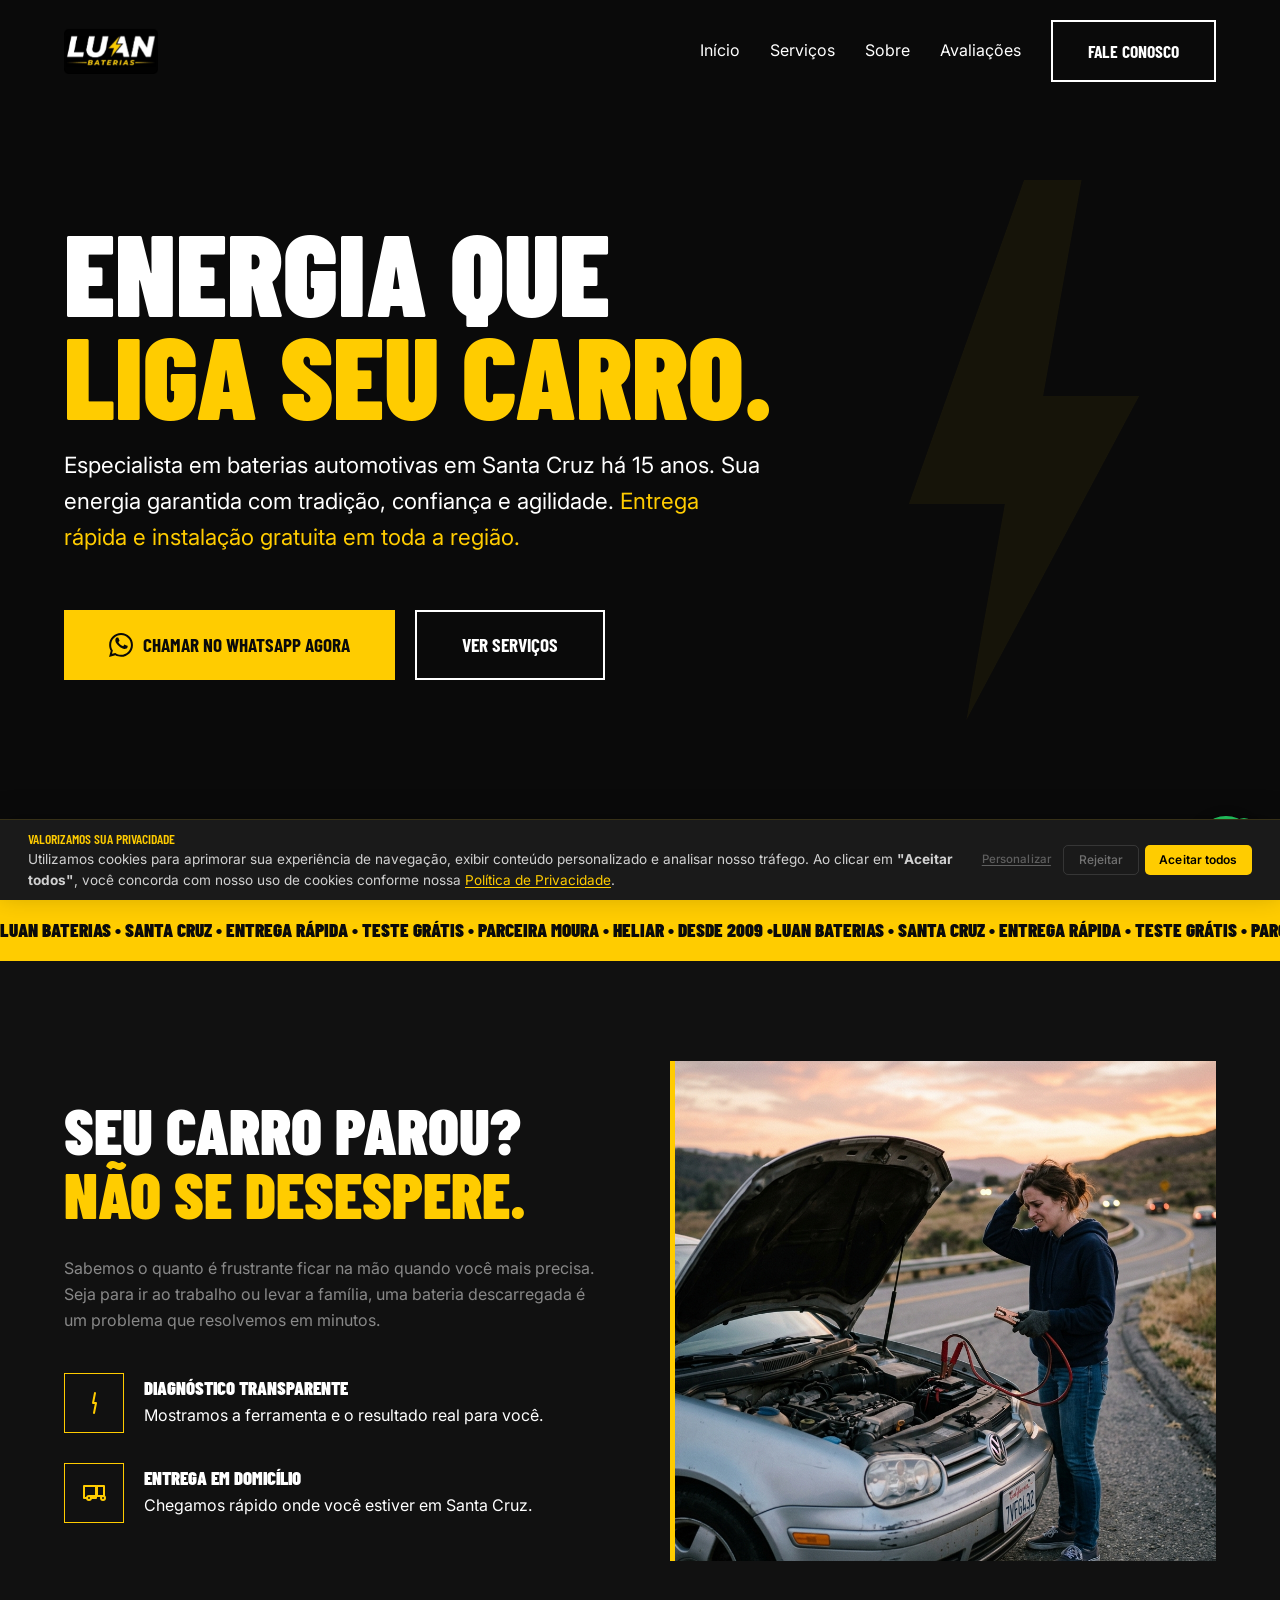
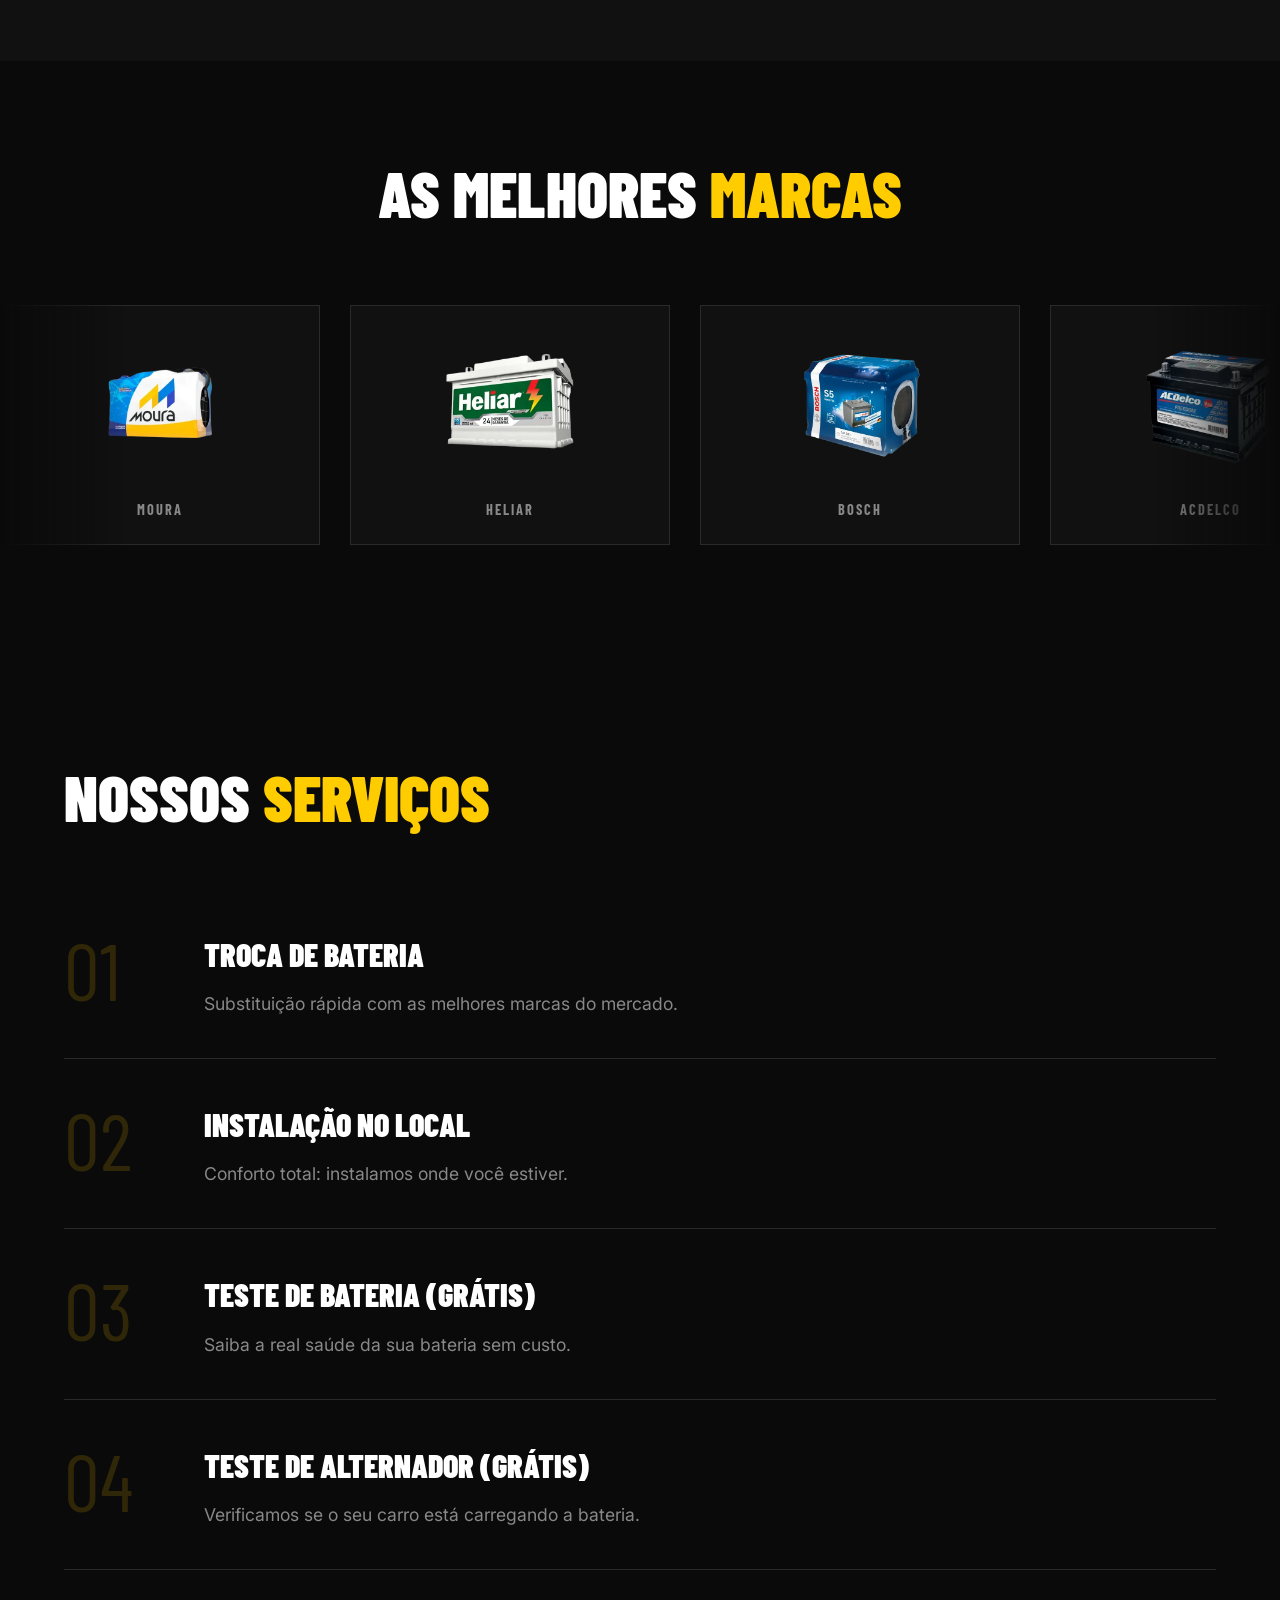
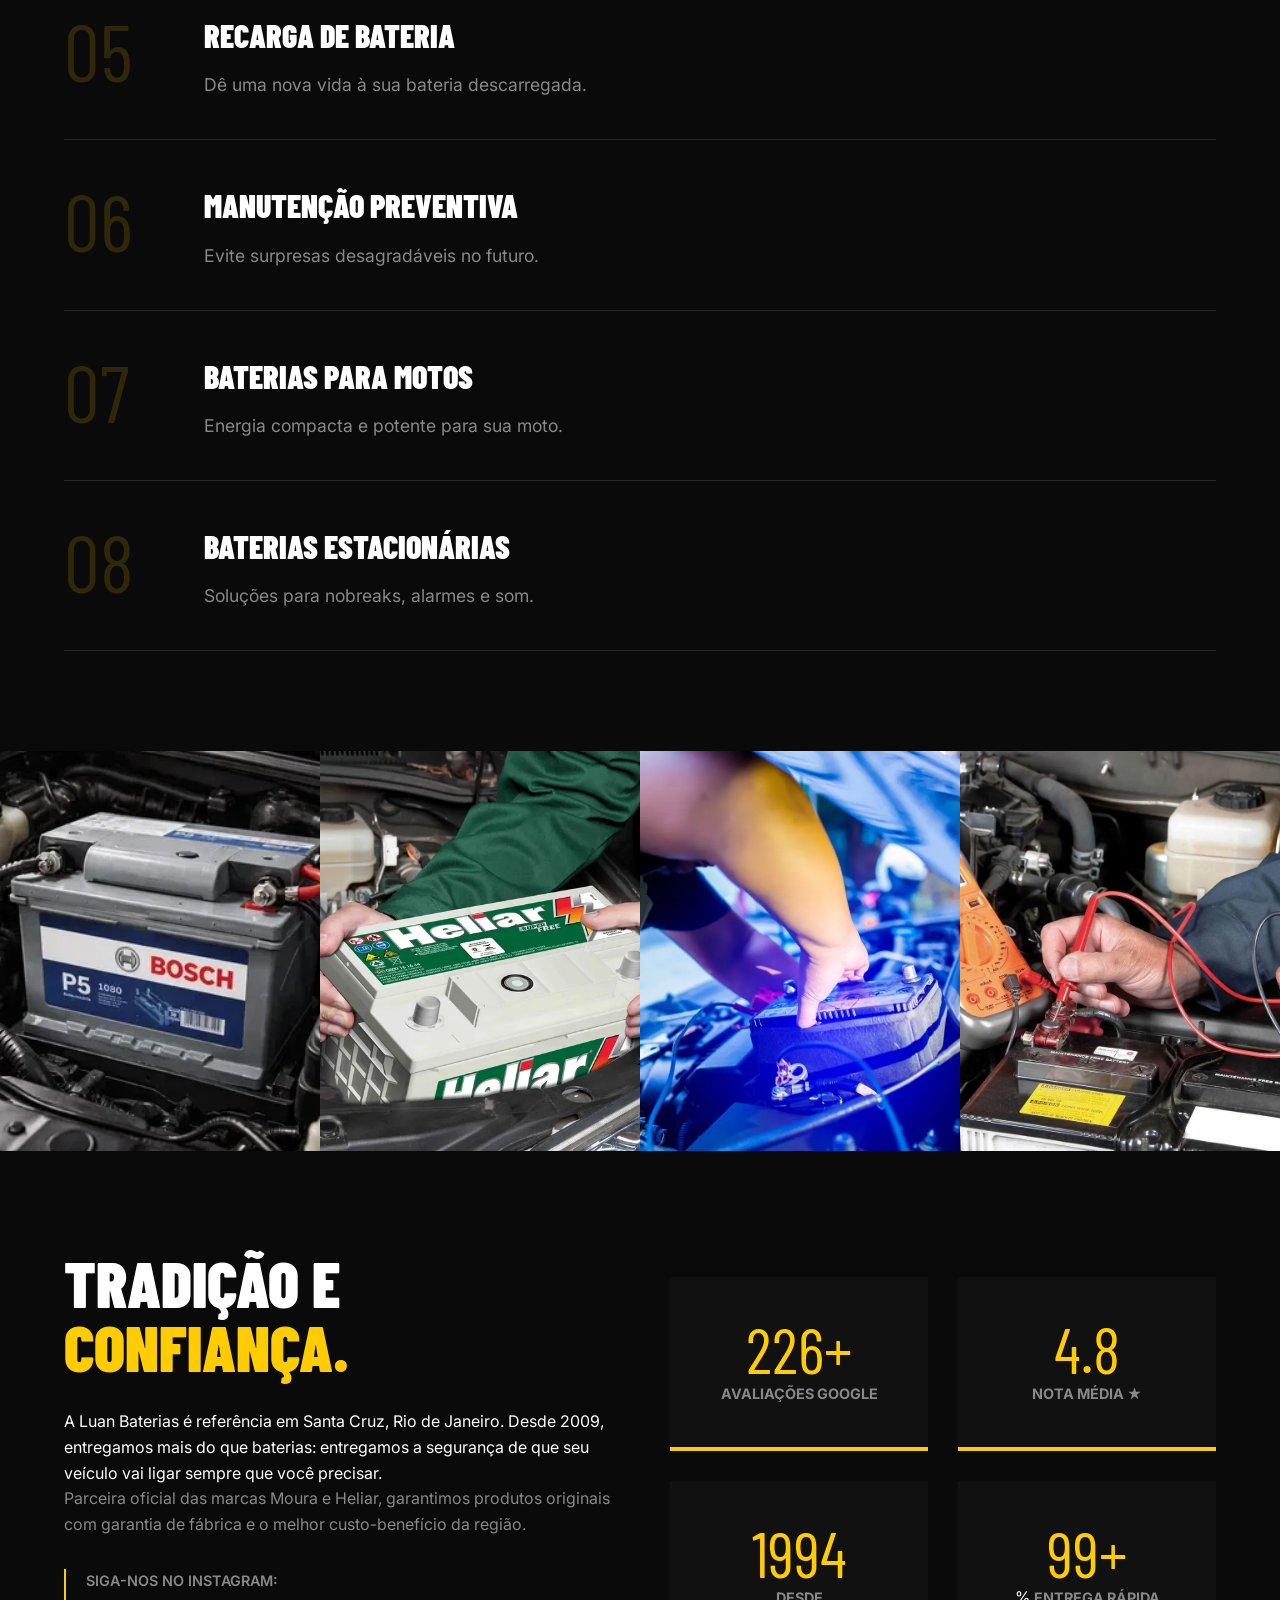
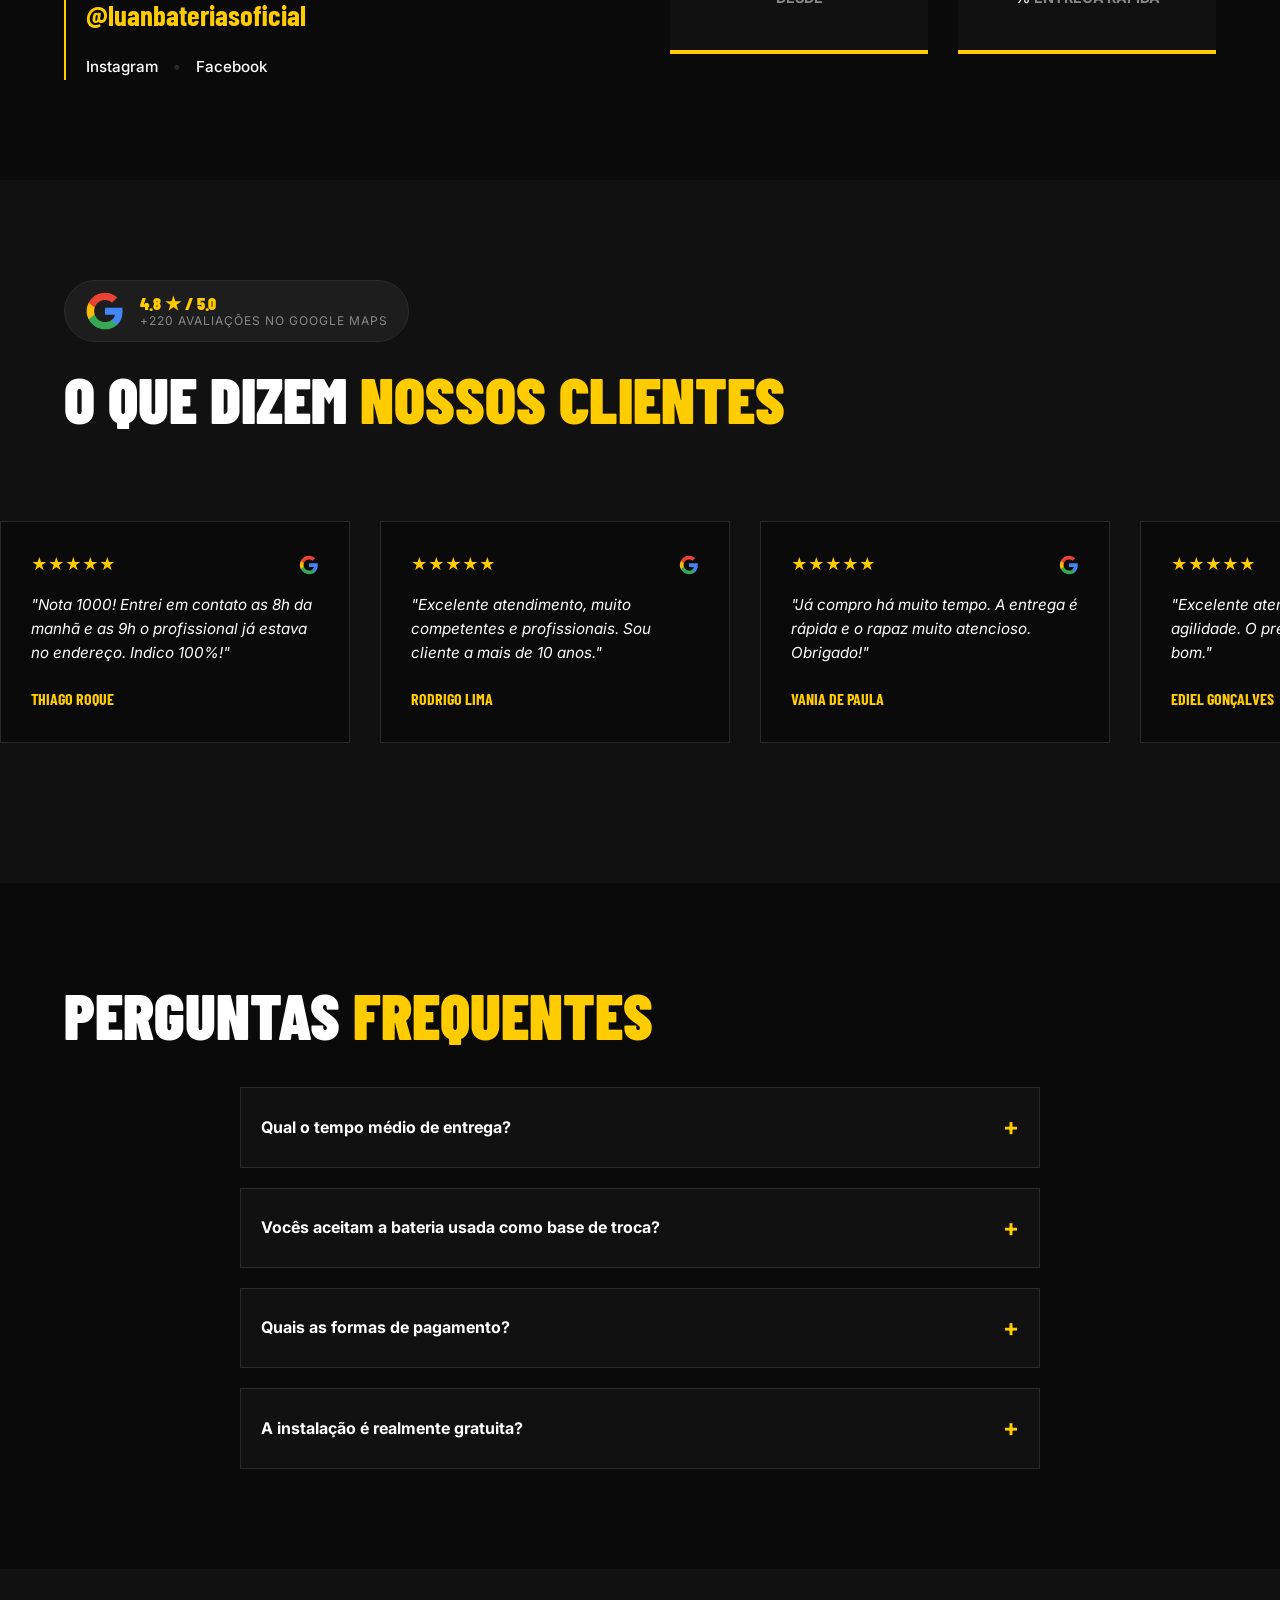
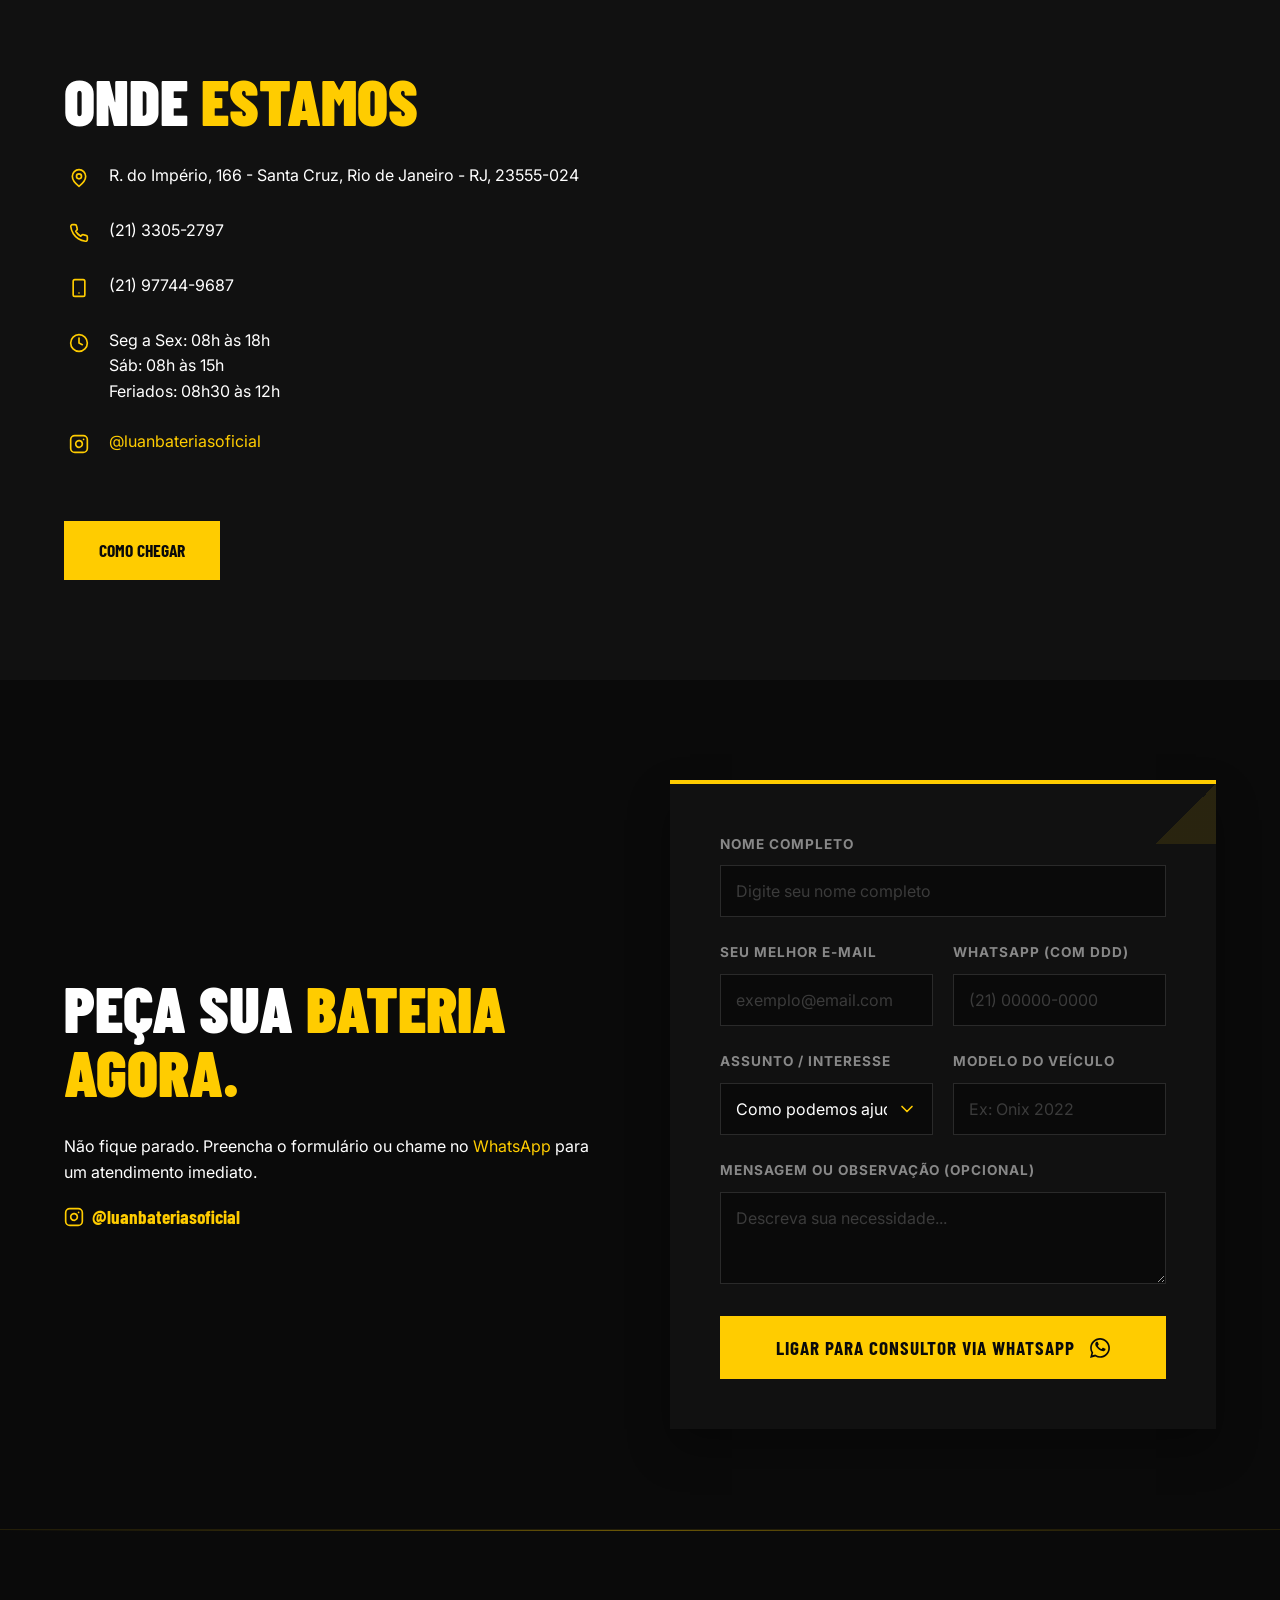
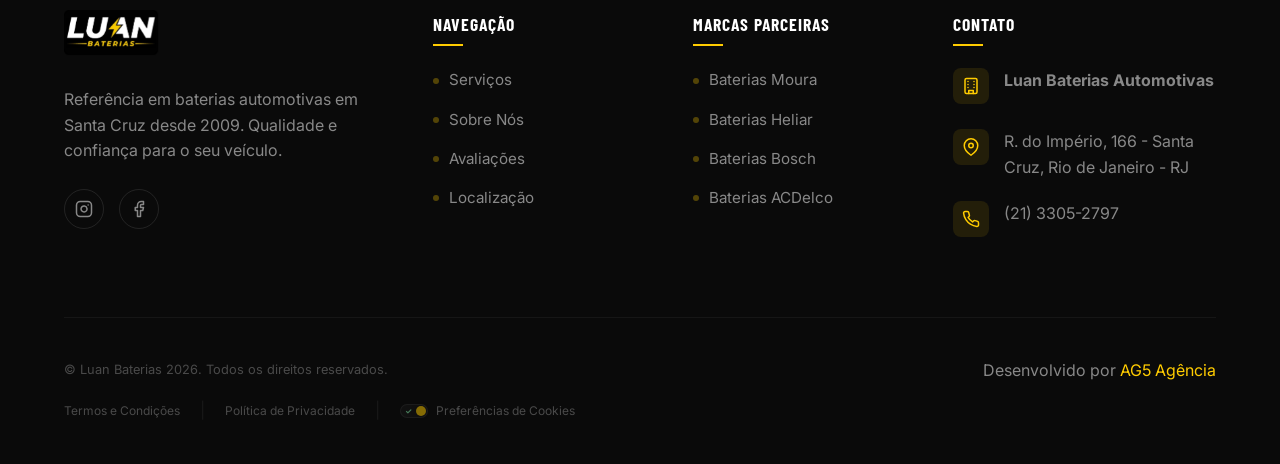
==== index.html @ 58084fb9 "fix: ajustes" ====
<!DOCTYPE html>
<html lang="pt-BR">

<head>
    <meta charset="UTF-8">
    <meta name="viewport" content="width=device-width, initial-scale=1.0">
    
    <!-- SEO & Metadados AG5 -->
    <title>Baterias Automotivas em Santa Cruz, RJ | Luan Baterias</title>
    <meta name="description" content="Especialista em baterias automotivas em Santa Cruz com entrega rápida e instalação gratuita. Moura, Heliar e as melhores marcas para o seu carro em minutos.">
    <link rel="canonical" href="https://www.luanbaterias.ag5agencia.site">
    
    <!-- OG Tags para Compartilhamento -->
    <meta property="og:title" content="Baterias Automotivas em Santa Cruz, RJ | Luan Baterias">
    <meta property="og:description" content="Precisando de bateria? Chegamos em minutos em Santa Cruz com entrega e instalação grátis. Ligue agora!">
    <meta property="og:url" content="https://www.luanbaterias.ag5agencia.site">
    <meta property="og:image" content="https://www.luanbaterias.ag5agencia.site/assests/baterias-luan-baterias-loja-de-baterias-santa-cruz-rj%20(6).webp">
    <meta property="og:image:width" content="1200">
    <meta property="og:image:height" content="630">
    <meta property="og:type" content="website">
    <meta property="og:locale" content="pt_BR">
    <meta property="og:site_name" content="Luan Baterias">

    <!-- Twitter Cards -->
    <meta name="twitter:card" content="summary_large_image">
    <meta name="twitter:title" content="Baterias Automotivas em Santa Cruz, RJ | Luan Baterias">
    <meta name="twitter:description" content="Precisando de bateria? Chegamos em minutos em Santa Cruz com entrega e instalação grátis. Ligue agora!">
    <meta name="twitter:image" content="https://www.luanbaterias.ag5agencia.site/assests/baterias-luan-baterias-loja-de-baterias-santa-cruz-rj%20(6).webp">

    <!-- Local SEO / Geo Tags -->
    <meta name="geo.region" content="BR-RJ">
    <meta name="geo.placename" content="Santa Cruz, Rio de Janeiro">
    <meta name="geo.position" content="-22.91496760;-43.68764940">
    <meta name="ICBM" content="-22.91496760, -43.68764940">

    <!-- Preload de Recursos Críticos -->
    <link rel="preload" href="assests/video-baterias-automotivas-santa-cruz-rj.mp4" as="video">
    <link rel="preconnect" href="https://fonts.googleapis.com">
    <link rel="preconnect" href="https://fonts.gstatic.com" crossorigin>
    <link href="https://fonts.googleapis.com/css2?family=Barlow+Condensed:wght@700;900&family=Inter:wght@400;500&display=swap" rel="stylesheet">
    
    <!-- PageSpeed fix: preload CSS para eliminar render-blocking (FCP/LCP) -->
    <link rel="preload" href="style.css" as="style" onload="this.onload=null;this.rel='stylesheet'">
    <noscript><link rel="stylesheet" href="style.css"></noscript>
    <link rel="preload" href="cookie-banner.css" as="style" onload="this.onload=null;this.rel='stylesheet'">
    <noscript><link rel="stylesheet" href="cookie-banner.css"></noscript>
    <link rel="icon" type="image/x-icon" href="assests/icon-luan-baterias-loja-de-baterias-santa-cruz-rj.webp.ico">

    <!-- Schema.org JSON-LD — @graph unificado AG5 v2.2 -->
    <script type="application/ld+json">
    {
      "@context": "https://schema.org",
      "@graph": [

        {
          "@type": "AutoRepair",
          "@id": "https://www.luanbaterias.ag5agencia.site/#negocio",

          "name": "Luan Baterias Automotivas em Santa Cruz",
          "alternateName": "Luan Baterias | Baterias Automotivas | Troca de Bateria | Entrega em Domicílio | Teste Grátis | Santa Cruz RJ",
          "legalName": "[RAZÃO SOCIAL — não informada no site]",

          "url": "https://www.luanbaterias.ag5agencia.site/",
          "logo": "https://www.luanbaterias.ag5agencia.site/assests/logo-luan-baterias-loja-de-baterias-santa-cruz-rj.webp",
          "image": [
            "https://www.luanbaterias.ag5agencia.site/assests/baterias-luan-baterias-loja-de-baterias-santa-cruz-rj%20(6).webp",
            "https://www.luanbaterias.ag5agencia.site/assests/baterias-luan-baterias-loja-de-baterias-santa-cruz-rj%20(4).webp",
            "https://www.luanbaterias.ag5agencia.site/assests/baterias-luan-baterias-loja-de-baterias-santa-cruz-rj%20(5).webp"
          ],
          "description": "Especialista em baterias automotivas em Santa Cruz com entrega rápida e instalação gratuita. Moura, Heliar e as melhores marcas para o seu carro em minutos.",
          "telephone": "+552133052797",
          "priceRange": "$$",
          "currenciesAccepted": "BRL",
          "paymentAccepted": "Dinheiro, PIX, Cartão de Crédito, Cartão de Débito",
          "foundingDate": "2009",

          "address": {
            "@type": "PostalAddress",
            "streetAddress": "R. do Império, 166",
            "addressLocality": "Santa Cruz",
            "addressRegion": "RJ",
            "postalCode": "23555-024",
            "addressCountry": "BR"
          },

          "geo": {
            "@type": "GeoCoordinates",
            "latitude": -22.91496760,
            "longitude": -43.68764940
          },

          "openingHoursSpecification": [
            {
              "@type": "OpeningHoursSpecification",
              "dayOfWeek": ["Monday","Tuesday","Wednesday","Thursday","Friday"],
              "opens": "08:00",
              "closes": "18:00"
            },
            {
              "@type": "OpeningHoursSpecification",
              "dayOfWeek": ["Saturday"],
              "opens": "08:00",
              "closes": "15:00"
            }
          ],

          "areaServed": [
            {
              "@type": "City",
              "name": "Santa Cruz",
              "containedInPlace": {
                "@type": "State",
                "name": "Rio de Janeiro"
              }
            },
            { "@type": "Place", "name": "Santa Cruz" },
            { "@type": "Place", "name": "Paciência" },
            { "@type": "Place", "name": "Sepetiba" },
            { "@type": "Place", "name": "Guaratiba" },
            { "@type": "Place", "name": "Cosmos" },
            { "@type": "Place", "name": "Campo Grande" }
          ],

          "hasOfferCatalog": {
            "@type": "OfferCatalog",
            "name": "Serviços de Luan Baterias | Baterias Automotivas | Troca de Bateria | Entrega em Domicílio | Santa Cruz RJ",
            "itemListElement": [
              {
                "@type": "Offer",
                "itemOffered": {
                  "@type": "Service",
                  "name": "Troca de Bateria Automotiva",
                  "description": "Substituição rápida com as melhores marcas do mercado. Realizamos a troca técnica garantindo que todos os sistemas eletrônicos do seu veículo permaneçam configurados.",
                  "areaServed": "Santa Cruz – RJ",
                  "provider": { "@id": "https://www.luanbaterias.ag5agencia.site/#negocio" }
                }
              },
              {
                "@type": "Offer",
                "itemOffered": {
                  "@type": "Service",
                  "name": "Instalação de Bateria no Local",
                  "description": "Conforto total: instalamos onde você estiver. Nossa equipe móvel realiza a instalação profissional na sua garagem ou no meio da rua.",
                  "areaServed": "Santa Cruz – RJ",
                  "provider": { "@id": "https://www.luanbaterias.ag5agencia.site/#negocio" }
                }
              },
              {
                "@type": "Offer",
                "itemOffered": {
                  "@type": "Service",
                  "name": "Teste de Bateria Grátis",
                  "description": "Saiba a real saúde da sua bateria sem custo. Utilizamos equipamentos de ponta para medir a capacidade de carga e vida útil da bateria atual.",
                  "areaServed": "Santa Cruz – RJ",
                  "provider": { "@id": "https://www.luanbaterias.ag5agencia.site/#negocio" }
                }
              },
              {
                "@type": "Offer",
                "itemOffered": {
                  "@type": "Service",
                  "name": "Teste de Alternador Grátis",
                  "description": "Verificamos se o seu carro está carregando a bateria. Testamos para você não gastar sem necessidade.",
                  "areaServed": "Santa Cruz – RJ",
                  "provider": { "@id": "https://www.luanbaterias.ag5agencia.site/#negocio" }
                }
              },
              {
                "@type": "Offer",
                "itemOffered": {
                  "@type": "Service",
                  "name": "Recarga de Bateria",
                  "description": "Dê uma nova vida à sua bateria descarregada. Realizamos a recarga lenta para garantir a máxima eficiência.",
                  "areaServed": "Santa Cruz – RJ",
                  "provider": { "@id": "https://www.luanbaterias.ag5agencia.site/#negocio" }
                }
              },
              {
                "@type": "Offer",
                "itemOffered": {
                  "@type": "Service",
                  "name": "Manutenção Preventiva de Bateria",
                  "description": "Limpeza de bornes, verificação de níveis e testes periódicos para aumentar a durabilidade da bateria.",
                  "areaServed": "Santa Cruz – RJ",
                  "provider": { "@id": "https://www.luanbaterias.ag5agencia.site/#negocio" }
                }
              },
              {
                "@type": "Offer",
                "itemOffered": {
                  "@type": "Service",
                  "name": "Baterias para Motos",
                  "description": "Linha completa de baterias seladas e de alta performance para todas as cilindradas.",
                  "areaServed": "Santa Cruz – RJ",
                  "provider": { "@id": "https://www.luanbaterias.ag5agencia.site/#negocio" }
                }
              },
              {
                "@type": "Offer",
                "itemOffered": {
                  "@type": "Service",
                  "name": "Baterias Estacionárias",
                  "description": "Soluções para nobreaks, alarmes e som automotivo. Energia constante para sistemas que não podem parar.",
                  "areaServed": "Santa Cruz – RJ",
                  "provider": { "@id": "https://www.luanbaterias.ag5agencia.site/#negocio" }
                }
              }
            ]
          },

          "aggregateRating": {
            "@type": "AggregateRating",
            "ratingValue": "4.8",
            "reviewCount": "228",
            "bestRating": "5",
            "worstRating": "1"
          },

          "sameAs": [
            "https://maps.app.goo.gl/N2wtclOzfbANNFamp",
            "https://www.instagram.com/luanbateriasoficial",
            "https://www.facebook.com/luanbaterias/"
          ]
        },

        {
          "@type": "WebSite",
          "@id": "https://www.luanbaterias.ag5agencia.site/#website",
          "url": "https://www.luanbaterias.ag5agencia.site/",
          "name": "Luan Baterias | Baterias Automotivas | Troca de Bateria | Entrega em Domicílio | Santa Cruz RJ",
          "publisher": { "@id": "https://www.luanbaterias.ag5agencia.site/#negocio" },
          "inLanguage": "pt-BR"
        },

        {
          "@type": "WebPage",
          "@id": "https://www.luanbaterias.ag5agencia.site/#webpage",
          "url": "https://www.luanbaterias.ag5agencia.site/",
          "name": "Baterias Automotivas em Santa Cruz, RJ | Luan Baterias",
          "description": "Especialista em baterias automotivas em Santa Cruz com entrega rápida e instalação gratuita. Moura, Heliar e as melhores marcas para o seu carro em minutos.",
          "isPartOf": { "@id": "https://www.luanbaterias.ag5agencia.site/#website" },
          "about": { "@id": "https://www.luanbaterias.ag5agencia.site/#negocio" },
          "inLanguage": "pt-BR",
          "datePublished": "2025-01-01",
          "dateModified": "2026-03-31"
        },

        {
          "@type": "FAQPage",
          "@id": "https://www.luanbaterias.ag5agencia.site/#faq",
          "mainEntity": [
            {
              "@type": "Question",
              "name": "Qual o tempo médio de entrega da Luan Baterias em Santa Cruz?",
              "acceptedAnswer": {
                "@type": "Answer",
                "text": "Em Santa Cruz e regiões próximas, a entrega média é de 40 a 60 minutos após a confirmação do pedido via WhatsApp."
              }
            },
            {
              "@type": "Question",
              "name": "A Luan Baterias aceita a bateria usada como base de troca?",
              "acceptedAnswer": {
                "@type": "Answer",
                "text": "Sim! O valor anunciado já considera a entrega da bateria usada (sucata) de mesma amperagem. Caso não possua a sucata, consulte o valor adicional."
              }
            },
            {
              "@type": "Question",
              "name": "Quais as formas de pagamento aceitas pela Luan Baterias?",
              "acceptedAnswer": {
                "@type": "Answer",
                "text": "Aceitamos dinheiro, PIX e cartões de crédito/débito. Parcelamos em até 10x sem juros dependendo da marca e modelo."
              }
            },
            {
              "@type": "Question",
              "name": "A instalação da bateria em domicílio é realmente gratuita?",
              "acceptedAnswer": {
                "@type": "Answer",
                "text": "Sim, para toda a região de Santa Cruz a instalação é por nossa conta na compra de qualquer bateria automotiva."
              }
            }
          ]
        }

      ]
    }
    </script>
</head>

<body>
    <nav id="navbar" class="navbar">
        <div class="container nav-container">
            <a href="#" class="logo">
                <!-- PageSpeed fix: width/height para evitar CLS -->
                <img src="assests/logo-luan-baterias-loja-de-baterias-santa-cruz-rj.webp" alt="Luan Baterias"
                    class="logo-img" width="180" height="45">
            </a>
            <ul class="nav-links">
                <li><a href="#hero">Início</a></li>
                <li><a href="#servicos">Serviços</a></li>
                <li><a href="#sobre">Sobre</a></li>
                <li><a href="#depoimentos">Avaliações</a></li>
                <li><a href="#contato" class="btn btn-outline">Fale Conosco</a></li>
            </ul>
            <button class="mobile-menu-btn" aria-label="Abri Menu Lateral">
                <span></span>
                <span></span>
                <span></span>
            </button>
        </div>

    </nav>

    <header id="hero" class="hero">
        <div class="hero-bg">
            <video autoplay muted loop playsinline class="hero-video">
                <source src="assests/video-baterias-automotivas-santa-cruz-rj.mp4" type="video/mp4">
                Seu navegador não suporta vídeos.
            </video>
            <div class="hero-overlay"></div>
        </div>

        <button id="sound-toggle" class="sound-toggle" aria-label="Ativar som">
            <svg id="sound-icon" width="20" height="20" viewBox="0 0 24 24" fill="none" stroke="currentColor"
                stroke-width="2" stroke-linecap="round" stroke-linejoin="round">
                <path d="M11 5L6 9H2v6h4l5 4V5z"></path>
                <line x1="23" y1="9" x2="17" y2="15"></line>
                <line x1="17" y1="9" x2="23" y2="15"></line>
            </svg>
        </button>

        <div class="container hero-content">
            <h1 class="hero-title animate-on-load">ENERGIA QUE <br><span class="text-accent">LIGA SEU CARRO.</span></h1>
            <h2 class="hero-subtitle animate-on-load">Especialista em baterias automotivas em Santa Cruz há 15 anos. Sua energia garantida com tradição, confiança e agilidade. <span class="text-accent">Entrega rápida e instalação gratuita em toda a região.</span></h2>
            <div class="hero-ctas animate-on-load">
                <a href="https://wa.me/5521977449687" target="_blank" rel="noopener noreferrer" class="btn btn-primary">
                    <svg width="24" height="24" viewBox="0 0 24 24" fill="currentColor">
                        <path
                            d="M.057 24l1.687-6.163c-1.041-1.804-1.588-3.849-1.587-5.946.003-6.556 5.338-11.891 11.893-11.891 3.181.001 6.167 1.24 8.413 3.488 2.245 2.248 3.481 5.236 3.48 8.414-.003 6.557-5.338 11.892-11.893 11.892-1.99-.001-3.951-.5-5.688-1.448l-6.305 1.654zm6.597-3.807c1.676.995 3.276 1.591 5.392 1.592 5.448 0 9.886-4.434 9.889-9.885.002-5.462-4.415-9.89-9.881-9.892-5.452 0-9.887 4.434-9.889 9.884 0 2.225.569 3.946 1.694 5.492l-.936 3.422 3.531-.925zm11.367-7.563c-.303-.151-1.793-.884-2.071-.985-.278-.102-.48-.151-.681.151-.202.303-.783.985-.959 1.186-.177.202-.354.227-.657.076-.303-.151-1.28-.472-2.439-1.506-.902-.804-1.51-1.797-1.687-2.1-.177-.303-.019-.467.132-.617.136-.135.303-.354.455-.53.151-.177.202-.303.303-.505.102-.202.051-.379-.025-.53-.076-.151-.681-1.642-.933-2.248-.246-.591-.498-.511-.681-.521-.175-.01-.377-.012-.578-.012-.202 0-.53.076-.807.379-.278.303-1.061 1.036-1.061 2.527 0 1.491 1.086 2.93 1.238 3.132.151.202 2.136 3.262 5.176 4.57.723.311 1.288.497 1.727.636.726.231 1.386.199 1.908.121.582-.087 1.793-.733 2.046-1.441.252-.708.252-1.314.177-1.441-.075-.127-.278-.202-.581-.353z" />
                    </svg>
                    CHAMAR NO WHATSAPP AGORA
                </a>
                <a href="#servicos" class="btn btn-outline">Ver Serviços</a>
            </div>
        </div>

        <div class="hero-bolt-decor">
            <svg viewBox="0 0 100 100" preserveAspectRatio="none">
                <path d="M50 0 L20 60 L45 60 L35 100 L80 40 L55 40 L65 0 Z" fill="rgba(255, 204, 0, 0.05)" />
            </svg>
        </div>
    </header>

    <section class="ticker-bar">
        <div class="ticker-track">
            <span>LUAN BATERIAS • SANTA CRUZ • ENTREGA RÁPIDA • TESTE GRÁTIS • PARCEIRA MOURA • HELIAR • DESDE 2009 •
            </span>
            <span>LUAN BATERIAS • SANTA CRUZ • ENTREGA RÁPIDA • TESTE GRÁTIS • PARCEIRA MOURA • HELIAR • DESDE 2009 •
            </span>
            <span>LUAN BATERIAS • SANTA CRUZ • ENTREGA RÁPIDA • TESTE GRÁTIS • PARCEIRA MOURA • HELIAR • DESDE 2009 •
            </span>
            <span>LUAN BATERIAS • SANTA CRUZ • ENTREGA RÁPIDA • TESTE GRÁTIS • PARCEIRA MOURA • HELIAR • DESDE 2009 •
            </span>
            <span>LUAN BATERIAS • SANTA CRUZ • ENTREGA RÁPIDA • TESTE GRÁTIS • PARCEIRA MOURA • HELIAR • DESDE 2009 •
            </span>
            <span>LUAN BATERIAS • SANTA CRUZ • ENTREGA RÁPIDA • TESTE GRÁTIS • PARCEIRA MOURA • HELIAR • DESDE 2009 •
            </span>
        </div>
    </section>

    <section id="impacto" class="section bg-secondary">
        <div class="container split-layout">
            <div class="impact-text reveal">
                <h2 class="section-title">SEU CARRO PAROU? <br><span class="text-accent">NÃO SE DESESPERE.</span></h2>
                <p class="text-muted">Sabemos o quanto é frustrante ficar na mão quando você mais precisa. Seja para ir
                    ao trabalho ou levar a família, uma bateria descarregada é um problema que resolvemos em minutos.
                </p>
                <div class="impact-solution">
                    <div class="solution-item">
                        <span class="solution-icon">
                            <svg width="24" height="24" viewBox="0 0 24 24" fill="none" stroke="currentColor"
                                stroke-width="2" stroke-linecap="round" stroke-linejoin="round">
                                <path d="m13 2-2 10h3l-2 10" />
                            </svg>
                        </span>
                        <div>
                            <h3>Diagnóstico Transparente</h3>
                            <p>Mostramos a ferramenta e o resultado real para você.</p>
                        </div>
                    </div>
                    <div class="solution-item">
                        <span class="solution-icon">
                            <svg width="24" height="24" viewBox="0 0 24 24" fill="none" stroke="currentColor"
                                stroke-width="2" stroke-linecap="round" stroke-linejoin="round">
                                <path
                                    d="M10 17h4V5H2v12h3m0 0a2 2 0 1 0 4 0 2 2 0 1 0-4 0m14 0a2 2 0 1 0 4 0 2 2 0 1 0-4 0m-4-2H8m14-7V5H15v10h7V8Z" />
                            </svg>
                        </span>
                        <div>
                            <h3>Entrega em Domicílio</h3>
                            <p>Chegamos rápido onde você estiver em Santa Cruz.</p>
                        </div>
                    </div>
                </div>
            </div>
            <div class="impact-image reveal">
                <img src="assests/carro_parado_problema_bateria.png"
                    alt="Carro parado com problemas de bateria na estrada" width="600" height="450" loading="lazy" referrerPolicy="no-referrer">
            </div>
        </div>
    </section>

    <section id="marcas-carousel" class="section bg-primary overflow-hidden">
        <h2 class="section-title reveal" style="text-align: center; margin-bottom: 60px;">AS MELHORES <span
                class="text-accent">MARCAS</span></h2>
        <div class="carousel-track-wrapper reveal">
            <div class="carousel-track">
                <div class="battery-card">
                    <img src="assests/Bateria-Moura-luan-baterias-loja-de-baterias-santa-cruz-rj.webp.webp"
                        alt="Bateria Moura" width="150" height="80" loading="lazy">
                    <span class="battery-name">Moura</span>
                </div>
                <div class="battery-card">
                    <img src="assests/Bateria-Heliar-luan-baterias-loja-de-baterias-santa-cruz-rj.webp.webp"
                        alt="Bateria Heliar" width="150" height="80" loading="lazy">
                    <span class="battery-name">Heliar</span>
                </div>
                <div class="battery-card">
                    <img src="assests/Bateria-Bosch-luan-baterias-loja-de-baterias-santa-cruz-rj.webp.webp"
                        alt="Bateria Bosch" width="150" height="80" loading="lazy">
                    <span class="battery-name">Bosch</span>
                </div>
                <div class="battery-card">
                    <img src="assests/Bateria-ACDelco-luan-baterias-loja-de-baterias-santa-cruz-rj.webp"
                        alt="Bateria ACDelco" width="150" height="80" loading="lazy">
                    <span class="battery-name">ACDelco</span>
                </div>
                <!-- Duplicados para loop infinito -->
                <div class="battery-card">
                    <img src="assests/Bateria-Moura-luan-baterias-loja-de-baterias-santa-cruz-rj.webp.webp"
                        alt="Bateria Moura" width="150" height="80" loading="lazy">
                    <span class="battery-name">Moura</span>
                </div>
                <div class="battery-card">
                    <img src="assests/Bateria-Heliar-luan-baterias-loja-de-baterias-santa-cruz-rj.webp.webp"
                        alt="Bateria Heliar" width="150" height="80" loading="lazy">
                    <span class="battery-name">Heliar</span>
                </div>
                <div class="battery-card">
                    <img src="assests/Bateria-Bosch-luan-baterias-loja-de-baterias-santa-cruz-rj.webp.webp"
                        alt="Bateria Bosch" width="150" height="80" loading="lazy">
                    <span class="battery-name">Bosch</span>
                </div>
                <div class="battery-card">
                    <img src="assests/Bateria-ACDelco-luan-baterias-loja-de-baterias-santa-cruz-rj.webp"
                        alt="Bateria ACDelco" width="150" height="80" loading="lazy">
                    <span class="battery-name">ACDelco</span>
                </div>
            </div>
        </div>
    </section>

    <section id="servicos" class="section">
        <div class="container">
            <h2 class="section-title reveal">NOSSOS <span class="text-accent">SERVIÇOS</span></h2>
            <div class="services-list">
                <div class="service-item reveal" data-delay="0">
                    <span class="service-num">01</span>
                    <div class="service-content">
                        <h3>Troca de Bateria</h3>
                        <p class="service-desc">Substituição rápida com as melhores marcas do mercado.</p>
                        <div class="service-details">Realizamos a troca técnica garantindo que todos os sistemas
                            eletrônicos do seu veículo permaneçam configurados.</div>
                    </div>
                </div>
                <div class="service-item reveal" data-delay="120">
                    <span class="service-num">02</span>
                    <div class="service-content">
                        <h3>Instalação no Local</h3>
                        <p class="service-desc">Conforto total: instalamos onde você estiver.</p>
                        <div class="service-details">Nossa equipe móvel está pronta para realizar a instalação
                            profissional na sua garagem ou no meio da rua.</div>
                    </div>
                </div>
                <div class="service-item reveal" data-delay="240">
                    <span class="service-num">03</span>
                    <div class="service-content">
                        <h3>Teste de Bateria (GRÁTIS)</h3>
                        <p class="service-desc">Saiba a real saúde da sua bateria sem custo.</p>
                        <div class="service-details">Utilizamos equipamentos de ponta para medir a capacidade de carga e
                            vida útil da sua bateria atual.</div>
                    </div>
                </div>
                <div class="service-item reveal" data-delay="360">
                    <span class="service-num">04</span>
                    <div class="service-content">
                        <h3>Teste de Alternador (GRÁTIS)</h3>
                        <p class="service-desc">Verificamos se o seu carro está carregando a bateria.</p>
                        <div class="service-details">Muitas vezes o problema não é a bateria, mas o alternador. Testamos
                            para você não gastar sem necessidade.</div>
                    </div>
                </div>
                <div class="service-item reveal" data-delay="480">
                    <span class="service-num">05</span>
                    <div class="service-content">
                        <h3>Recarga de Bateria</h3>
                        <p class="service-desc">Dê uma nova vida à sua bateria descarregada.</p>
                        <div class="service-details">Se a sua bateria ainda tiver vida útil, realizamos a recarga lenta
                            para garantir a máxima eficiência.</div>
                    </div>
                </div>
                <div class="service-item reveal" data-delay="600">
                    <span class="service-num">06</span>
                    <div class="service-content">
                        <h3>Manutenção Preventiva</h3>
                        <p class="service-desc">Evite surpresas desagradáveis no futuro.</p>
                        <div class="service-details">Limpeza de bornes, verificação de níveis e testes periódicos para
                            aumentar a durabilidade.</div>
                    </div>
                </div>
                <div class="service-item reveal" data-delay="720">
                    <span class="service-num">07</span>
                    <div class="service-content">
                        <h3>Baterias para Motos</h3>
                        <p class="service-desc">Energia compacta e potente para sua moto.</p>
                        <div class="service-details">Linha completa de baterias seladas e de alta performance para todas
                            as cilindradas.</div>
                    </div>
                </div>
                <div class="service-item reveal" data-delay="840">
                    <span class="service-num">08</span>
                    <div class="service-content">
                        <h3>Baterias Estacionárias</h3>
                        <p class="service-desc">Soluções para nobreaks, alarmes e som.</p>
                        <div class="service-details">Energia constante para sistemas que não podem parar. Ideal para som
                            automotivo e segurança.</div>
                    </div>
                </div>
            </div>
        </div>
    </section>

    <section class="section-encantamento bg-secondary">
        <div class="grid-gallery">
            <div class="gallery-item reveal"><img
                    src="assests/baterias-luan-baterias-loja-de-baterias-santa-cruz-rj%20(2).webp"
                    alt="Estoque de baterias automotivas - Luan Baterias Santa Cruz, RJ" width="400" height="400" loading="lazy"></div>
            <div class="gallery-item reveal"><img
                    src="assests/baterias-luan-baterias-loja-de-baterias-santa-cruz-rj%20(4).webp"
                    alt="Equipe Luan Baterias realizando troca de bateria em Santa Cruz, RJ" width="400" height="400" loading="lazy"></div>
            <div class="gallery-item reveal"><img
                    src="assests/baterias-luan-baterias-loja-de-baterias-santa-cruz-rj%20(5).webp"
                    alt="Instalação de bateria automotiva em domicílio pela Luan Baterias" width="400" height="400" loading="lazy"></div>
            <div class="gallery-item reveal"><img
                    src="assests/baterias-luan-baterias-loja-de-baterias-santa-cruz-rj%20(6).webp"
                    alt="Loja Luan Baterias em Santa Cruz, Rio de Janeiro" width="400" height="400" loading="lazy"></div>
        </div>
    </section>

    <section id="sobre" class="section">
        <div class="container">
            <div class="split-layout">
                <div class="about-content reveal">
                    <h2 class="section-title">TRADIÇÃO E <span class="text-accent">CONFIANÇA.</span></h2>
                    <p>A Luan Baterias é referência em Santa Cruz, Rio de Janeiro. Desde 2009, entregamos mais do que
                        baterias: entregamos a segurança de que seu veículo vai ligar sempre que você precisar.</p>
                    <p class="text-muted">Parceira oficial das marcas Moura e Heliar, garantimos produtos originais com
                        garantia de fábrica e o melhor custo-benefício da região.</p>

                    <div class="social-mention mt-2">
                        <span class="mention-label">Siga-nos no Instagram:</span>
                        <a href="https://www.instagram.com/luanbateriasoficial" target="_blank" rel="noopener noreferrer"
                            class="mention-handle">@luanbateriasoficial</a>
                        <div class="social-links-minimal mt-1">
                            <a href="https://www.instagram.com/luanbateriasoficial" target="_blank" rel="noopener noreferrer"
                                class="social-link-text">Instagram</a>
                            <span class="separator">•</span>
                            <a href="https://www.facebook.com/luanbaterias/" target="_blank" rel="noopener noreferrer"
                                class="social-link-text">Facebook</a>
                        </div>
                    </div>
                </div>
                <div class="counters-grid">
                    <div class="counter-item reveal">
                        <span class="counter-value" data-target="228">0</span>
                        <span class="counter-label">Avaliações Google</span>
                    </div>
                    <div class="counter-item reveal">
                        <span class="counter-value" data-target="4.8">0</span>
                        <span class="counter-label">Nota Média ★</span>
                    </div>
                    <div class="counter-item reveal">
                        <span class="counter-value" data-target="2009">0</span>
                        <span class="counter-label">Desde</span>
                    </div>
                    <div class="counter-item reveal">
                        <span class="counter-value" data-target="100">0</span>%
                        <span class="counter-label">Entrega Rápida</span>
                    </div>
                </div>
            </div>
        </div>
    </section>

    <section id="depoimentos" class="section bg-secondary overflow-hidden">
        <div class="container">
            <div class="testimonial-header reveal">
                <div class="google-badge">
                    <svg class="google-logo" width="40" height="40" viewBox="0 0 24 24">
                        <path fill="#4285F4"
                            d="M22.56 12.25c0-.78-.07-1.53-.2-2.25H12v4.26h5.92c-.26 1.37-1.04 2.53-2.21 3.31v2.77h3.57c2.08-1.92 3.28-4.74 3.28-8.09z" />
                        <path fill="#34A853"
                            d="M12 23c2.97 0 5.46-.98 7.28-2.66l-3.57-2.77c-.98.66-2.23 1.06-3.71 1.06-2.86 0-5.29-1.93-6.16-4.53H2.18v2.84C3.99 20.53 7.7 23 12 23z" />
                        <path fill="#FBBC05"
                            d="M5.84 14.1c-.22-.66-.35-1.36-.35-2.1s.13-1.44.35-2.1V7.06H2.18C1.43 8.55 1 10.22 1 12s.43 3.45 1.18 4.94l3.66-2.84z" />
                        <path fill="#EA4335"
                            d="M12 5.38c1.62 0 3.06.56 4.21 1.66l3.15-3.15C17.45 2.09 14.97 1 12 1 7.7 1 3.99 3.47 2.18 7.06l3.66 2.84c.87-2.6 3.3-4.52 6.16-4.52z" />
                    </svg>
                    <div class="google-info">
                        <span class="rating">4.8 ★ / 5.0</span>
                        <span class="reviews-count">+220 avaliações no Google Maps</span>
                    </div>
                </div>
                <h2 class="section-title">O QUE DIZEM <span class="text-accent">NOSSOS CLIENTES</span></h2>
            </div>
        </div>
        <div class="marquee-testimonials">
            <div class="marquee-track">
                <!-- Cards duplos para loop infinito -->
                <div class="testimonial-card">
                    <div class="card-header">
                        <div class="stars">★★★★★</div>
                        <svg width="20" height="20" viewBox="0 0 24 24">
                            <path fill="#4285F4"
                                d="M22.56 12.25c0-.78-.07-1.53-.2-2.25H12v4.26h5.92c-.26 1.37-1.04 2.53-2.21 3.31v2.77h3.57c2.08-1.92 3.28-4.74 3.28-8.09z" />
                            <path fill="#34A853"
                                d="M12 23c2.97 0 5.46-.98 7.28-2.66l-3.57-2.77c-.98.66-2.23 1.06-3.71 1.06-2.86 0-5.29-1.93-6.16-4.53H2.18v2.84C3.99 20.53 7.7 23 12 23z" />
                            <path fill="#FBBC05"
                                d="M5.84 14.1c-.22-.66-.35-1.36-.35-2.1s.13-1.44.35-2.1V7.06H2.18C1.43 8.55 1 10.22 1 12s.43 3.45 1.18 4.94l3.66-2.84z" />
                            <path fill="#EA4335"
                                d="M12 5.38c1.62 0 3.06.56 4.21 1.66l3.15-3.15C17.45 2.09 14.97 1 12 1 7.7 1 3.99 3.47 2.18 7.06l3.66 2.84c.87-2.6 3.3-4.52 6.16-4.52z" />
                        </svg>
                    </div>
                    <p>"Nota 1000! Entrei em contato as 8h da manhã e as 9h o profissional já estava no endereço. Indico
                        100%!"</p>
                    <span class="author">Thiago Roque</span>
                </div>
                <div class="testimonial-card">
                    <div class="card-header">
                        <div class="stars">★★★★★</div>
                        <svg width="20" height="20" viewBox="0 0 24 24">
                            <path fill="#4285F4"
                                d="M22.56 12.25c0-.78-.07-1.53-.2-2.25H12v4.26h5.92c-.26 1.37-1.04 2.53-2.21 3.31v2.77h3.57c2.08-1.92 3.28-4.74 3.28-8.09z" />
                            <path fill="#34A853"
                                d="M12 23c2.97 0 5.46-.98 7.28-2.66l-3.57-2.77c-.98.66-2.23 1.06-3.71 1.06-2.86 0-5.29-1.93-6.16-4.53H2.18v2.84C3.99 20.53 7.7 23 12 23z" />
                            <path fill="#FBBC05"
                                d="M5.84 14.1c-.22-.66-.35-1.36-.35-2.1s.13-1.44.35-2.1V7.06H2.18C1.43 8.55 1 10.22 1 12s.43 3.45 1.18 4.94l3.66-2.84z" />
                            <path fill="#EA4335"
                                d="M12 5.38c1.62 0 3.06.56 4.21 1.66l3.15-3.15C17.45 2.09 14.97 1 12 1 7.7 1 3.99 3.47 2.18 7.06l3.66 2.84c.87-2.6 3.3-4.52 6.16-4.52z" />
                        </svg>
                    </div>
                    <p>"Excelente atendimento, muito competentes e profissionais. Sou cliente a mais de 10 anos."</p>
                    <span class="author">Rodrigo Lima</span>
                </div>
                <div class="testimonial-card">
                    <div class="card-header">
                        <div class="stars">★★★★★</div>
                        <svg width="20" height="20" viewBox="0 0 24 24">
                            <path fill="#4285F4"
                                d="M22.56 12.25c0-.78-.07-1.53-.2-2.25H12v4.26h5.92c-.26 1.37-1.04 2.53-2.21 3.31v2.77h3.57c2.08-1.92 3.28-4.74 3.28-8.09z" />
                            <path fill="#34A853"
                                d="M12 23c2.97 0 5.46-.98 7.28-2.66l-3.57-2.77c-.98.66-2.23 1.06-3.71 1.06-2.86 0-5.29-1.93-6.16-4.53H2.18v2.84C3.99 20.53 7.7 23 12 23z" />
                            <path fill="#FBBC05"
                                d="M5.84 14.1c-.22-.66-.35-1.36-.35-2.1s.13-1.44.35-2.1V7.06H2.18C1.43 8.55 1 10.22 1 12s.43 3.45 1.18 4.94l3.66-2.84z" />
                            <path fill="#EA4335"
                                d="M12 5.38c1.62 0 3.06.56 4.21 1.66l3.15-3.15C17.45 2.09 14.97 1 12 1 7.7 1 3.99 3.47 2.18 7.06l3.66 2.84c.87-2.6 3.3-4.52 6.16-4.52z" />
                        </svg>
                    </div>
                    <p>"Já compro há muito tempo. A entrega é rápida e o rapaz muito atencioso. Obrigado!"</p>
                    <span class="author">Vania de Paula</span>
                </div>
                <div class="testimonial-card">
                    <div class="card-header">
                        <div class="stars">★★★★★</div>
                        <svg width="20" height="20" viewBox="0 0 24 24">
                            <path fill="#4285F4"
                                d="M22.56 12.25c0-.78-.07-1.53-.2-2.25H12v4.26h5.92c-.26 1.37-1.04 2.53-2.21 3.31v2.77h3.57c2.08-1.92 3.28-4.74 3.28-8.09z" />
                            <path fill="#34A853"
                                d="M12 23c2.97 0 5.46-.98 7.28-2.66l-3.57-2.77c-.98.66-2.23 1.06-3.71 1.06-2.86 0-5.29-1.93-6.16-4.53H2.18v2.84C3.99 20.53 7.7 23 12 23z" />
                            <path fill="#FBBC05"
                                d="M5.84 14.1c-.22-.66-.35-1.36-.35-2.1s.13-1.44.35-2.1V7.06H2.18C1.43 8.55 1 10.22 1 12s.43 3.45 1.18 4.94l3.66-2.84z" />
                            <path fill="#EA4335"
                                d="M12 5.38c1.62 0 3.06.56 4.21 1.66l3.15-3.15C17.45 2.09 14.97 1 12 1 7.7 1 3.99 3.47 2.18 7.06l3.66 2.84c.87-2.6 3.3-4.52 6.16-4.52z" />
                        </svg>
                    </div>
                    <p>"Excelente atendimento, educação e agilidade. O preço também é muito bom."</p>
                    <span class="author">Ediel Gonçalves</span>
                </div>
                <div class="testimonial-card">
                    <div class="card-header">
                        <div class="stars">★★★★★</div>
                        <svg width="20" height="20" viewBox="0 0 24 24">
                            <path fill="#4285F4"
                                d="M22.56 12.25c0-.78-.07-1.53-.2-2.25H12v4.26h5.92c-.26 1.37-1.04 2.53-2.21 3.31v2.77h3.57c2.08-1.92 3.28-4.74 3.28-8.09z" />
                            <path fill="#34A853"
                                d="M12 23c2.97 0 5.46-.98 7.28-2.66l-3.57-2.77c-.98.66-2.23 1.06-3.71 1.06-2.86 0-5.29-1.93-6.16-4.53H2.18v2.84C3.99 20.53 7.7 23 12 23z" />
                            <path fill="#FBBC05"
                                d="M5.84 14.1c-.22-.66-.35-1.36-.35-2.1s.13-1.44.35-2.1V7.06H2.18C1.43 8.55 1 10.22 1 12s.43 3.45 1.18 4.94l3.66-2.84z" />
                            <path fill="#EA4335"
                                d="M12 5.38c1.62 0 3.06.56 4.21 1.66l3.15-3.15C17.45 2.09 14.97 1 12 1 7.7 1 3.99 3.47 2.18 7.06l3.66 2.84c.87-2.6 3.3-4.52 6.16-4.52z" />
                        </svg>
                    </div>
                    <p>"Muito bom o atendimento, fiz a compra através do WhatsApp, sem sair de casa, entrega super
                        rápida."</p>
                    <span class="author">Nelson Antonio</span>
                </div>
                <!-- Duplicados -->
                <div class="testimonial-card">
                    <div class="card-header">
                        <div class="stars">★★★★★</div>
                        <svg width="20" height="20" viewBox="0 0 24 24">
                            <path fill="#4285F4"
                                d="M22.56 12.25c0-.78-.07-1.53-.2-2.25H12v4.26h5.92c-.26 1.37-1.04 2.53-2.21 3.31v2.77h3.57c2.08-1.92 3.28-4.74 3.28-8.09z" />
                            <path fill="#34A853"
                                d="M12 23c2.97 0 5.46-.98 7.28-2.66l-3.57-2.77c-.98.66-2.23 1.06-3.71 1.06-2.86 0-5.29-1.93-6.16-4.53H2.18v2.84C3.99 20.53 7.7 23 12 23z" />
                            <path fill="#FBBC05"
                                d="M5.84 14.1c-.22-.66-.35-1.36-.35-2.1s.13-1.44.35-2.1V7.06H2.18C1.43 8.55 1 10.22 1 12s.43 3.45 1.18 4.94l3.66-2.84z" />
                            <path fill="#EA4335"
                                d="M12 5.38c1.62 0 3.06.56 4.21 1.66l3.15-3.15C17.45 2.09 14.97 1 12 1 7.7 1 3.99 3.47 2.18 7.06l3.66 2.84c.87-2.6 3.3-4.52 6.16-4.52z" />
                        </svg>
                    </div>
                    <p>"Nota 1000! Entrei em contato as 8h da manhã e as 9h o profissional já estava no endereço. Indico
                        100%!"</p>
                    <span class="author">Thiago Roque</span>
                </div>
                <div class="testimonial-card">
                    <div class="card-header">
                        <div class="stars">★★★★★</div>
                        <svg width="20" height="20" viewBox="0 0 24 24">
                            <path fill="#4285F4"
                                d="M22.56 12.25c0-.78-.07-1.53-.2-2.25H12v4.26h5.92c-.26 1.37-1.04 2.53-2.21 3.31v2.77h3.57c2.08-1.92 3.28-4.74 3.28-8.09z" />
                            <path fill="#34A853"
                                d="M12 23c2.97 0 5.46-.98 7.28-2.66l-3.57-2.77c-.98.66-2.23 1.06-3.71 1.06-2.86 0-5.29-1.93-6.16-4.53H2.18v2.84C3.99 20.53 7.7 23 12 23z" />
                            <path fill="#FBBC05"
                                d="M5.84 14.1c-.22-.66-.35-1.36-.35-2.1s.13-1.44.35-2.1V7.06H2.18C1.43 8.55 1 10.22 1 12s.43 3.45 1.18 4.94l3.66-2.84z" />
                            <path fill="#EA4335"
                                d="M12 5.38c1.62 0 3.06.56 4.21 1.66l3.15-3.15C17.45 2.09 14.97 1 12 1 7.7 1 3.99 3.47 2.18 7.06l3.66 2.84c.87-2.6 3.3-4.52 6.16-4.52z" />
                        </svg>
                    </div>
                    <p>"Excelente atendimento, muito competentes e profissionais. Sou cliente a mais de 10 anos."</p>
                    <span class="author">Rodrigo Lima</span>
                </div>
                <div class="testimonial-card">
                    <div class="card-header">
                        <div class="stars">★★★★★</div>
                        <svg width="20" height="20" viewBox="0 0 24 24">
                            <path fill="#4285F4"
                                d="M22.56 12.25c0-.78-.07-1.53-.2-2.25H12v4.26h5.92c-.26 1.37-1.04 2.53-2.21 3.31v2.77h3.57c2.08-1.92 3.28-4.74 3.28-8.09z" />
                            <path fill="#34A853"
                                d="M12 23c2.97 0 5.46-.98 7.28-2.66l-3.57-2.77c-.98.66-2.23 1.06-3.71 1.06-2.86 0-5.29-1.93-6.16-4.53H2.18v2.84C3.99 20.53 7.7 23 12 23z" />
                            <path fill="#FBBC05"
                                d="M5.84 14.1c-.22-.66-.35-1.36-.35-2.1s.13-1.44.35-2.1V7.06H2.18C1.43 8.55 1 10.22 1 12s.43 3.45 1.18 4.94l3.66-2.84z" />
                            <path fill="#EA4335"
                                d="M12 5.38c1.62 0 3.06.56 4.21 1.66l3.15-3.15C17.45 2.09 14.97 1 12 1 7.7 1 3.99 3.47 2.18 7.06l3.66 2.84c.87-2.6 3.3-4.52 6.16-4.52z" />
                        </svg>
                    </div>
                    <p>"Já compro há muito tempo. A entrega é rápida e o rapaz muito atencioso. Obrigado!"</p>
                    <span class="author">Vania de Paula</span>
                </div>
                <div class="testimonial-card">
                    <div class="card-header">
                        <div class="stars">★★★★★</div>
                        <svg width="20" height="20" viewBox="0 0 24 24">
                            <path fill="#4285F4"
                                d="M22.56 12.25c0-.78-.07-1.53-.2-2.25H12v4.26h5.92c-.26 1.37-1.04 2.53-2.21 3.31v2.77h3.57c2.08-1.92 3.28-4.74 3.28-8.09z" />
                            <path fill="#34A853"
                                d="M12 23c2.97 0 5.46-.98 7.28-2.66l-3.57-2.77c-.98.66-2.23 1.06-3.71 1.06-2.86 0-5.29-1.93-6.16-4.53H2.18v2.84C3.99 20.53 7.7 23 12 23z" />
                            <path fill="#FBBC05"
                                d="M5.84 14.1c-.22-.66-.35-1.36-.35-2.1s.13-1.44.35-2.1V7.06H2.18C1.43 8.55 1 10.22 1 12s.43 3.45 1.18 4.94l3.66-2.84z" />
                            <path fill="#EA4335"
                                d="M12 5.38c1.62 0 3.06.56 4.21 1.66l3.15-3.15C17.45 2.09 14.97 1 12 1 7.7 1 3.99 3.47 2.18 7.06l3.66 2.84c.87-2.6 3.3-4.52 6.16-4.52z" />
                        </svg>
                    </div>
                    <p>"Excelente atendimento, educação e agilidade. O preço também é muito bom."</p>
                    <span class="author">Ediel Gonçalves</span>
                </div>
                <div class="testimonial-card">
                    <div class="stars">★★★★★</div>
                    <p>"Muito bom o atendimento, fiz a compra através do WhatsApp, sem sair de casa, entrega super
                        rápida."</p>
                    <span class="author">Nelson Antonio</span>
                </div>
            </div>
        </div>
    </section>

    <section id="faq" class="section">
        <div class="container">
            <h2 class="section-title reveal">PERGUNTAS <span class="text-accent">FREQUENTES</span></h2>
            <div class="faq-grid">
                <details class="faq-item reveal">
                    <summary>Qual o tempo médio de entrega?</summary>
                    <p>Em Santa Cruz e regiões próximas, nossa entrega média é de 40 a 60 minutos após a confirmação do
                        pedido via WhatsApp.</p>
                </details>
                <details class="faq-item reveal">
                    <summary>Vocês aceitam a bateria usada como base de troca?</summary>
                    <p>Sim! O valor anunciado já considera a entrega da bateria usada (sucata) de mesma amperagem. Caso
                        não possua a sucata, consulte o valor adicional.</p>
                </details>
                <details class="faq-item reveal">
                    <summary>Quais as formas de pagamento?</summary>
                    <p>Aceitamos dinheiro, PIX e cartões de crédito/débito. Parcelamos em até 10x sem juros dependendo
                        da marca e modelo.</p>
                </details>
                <details class="faq-item reveal">
                    <summary>A instalação é realmente gratuita?</summary>
                    <p>Sim, para toda a região de Santa Cruz a instalação é por nossa conta na compra de qualquer
                        bateria automotiva.</p>
                </details>
            </div>
        </div>
    </section>

    <section id="localizacao" class="section bg-secondary">
        <div class="container split-layout">
            <div class="location-info reveal">
                <h2 class="section-title">ONDE <span class="text-accent">ESTAMOS</span></h2>
                <div class="info-list">
                    <div class="info-item">
                        <span class="info-icon">
                            <svg width="20" height="20" viewBox="0 0 24 24" fill="none" stroke="currentColor"
                                stroke-width="2" stroke-linecap="round" stroke-linejoin="round">
                                <path d="M20 10c0 6-8 12-8 12s-8-6-8-12a8 8 0 0 1 16 0Z" />
                                <circle cx="12" cy="10" r="3" />
                            </svg>
                        </span>
                        <p>R. do Império, 166 - Santa Cruz, Rio de Janeiro - RJ, 23555-024</p>
                    </div>
                    <div class="info-item">
                        <span class="info-icon">
                            <svg width="20" height="20" viewBox="0 0 24 24" fill="none" stroke="currentColor"
                                stroke-width="2" stroke-linecap="round" stroke-linejoin="round">
                                <path
                                    d="M22 16.92v3a2 2 0 0 1-2.18 2 19.79 19.79 0 0 1-8.63-3.07 19.5 19.5 0 0 1-6-6 19.79 19.79 0 0 1-3.07-8.67A2 2 0 0 1 4.11 2h3a2 2 0 0 1 2 1.72 12.84 12.84 0 0 0 .7 2.81 2 2 0 0 1-.45 2.11L8.09 9.91a16 16 0 0 0 6 6l1.27-1.27a2 2 0 0 1 2.11-.45 12.84 12.84 0 0 0 2.81.7A2 2 0 0 1 22 16.92z" />
                            </svg>
                        </span>
                        <p>(21) 3305-2797</p>
                    </div>
                    <div class="info-item">
                        <span class="info-icon">
                            <svg width="20" height="20" viewBox="0 0 24 24" fill="none" stroke="currentColor"
                                stroke-width="2" stroke-linecap="round" stroke-linejoin="round">
                                <rect width="14" height="20" x="5" y="2" rx="2" ry="2" />
                                <path d="M12 18h.01" />
                            </svg>
                        </span>
                        <p><a href="https://wa.me/5521977449687?text=Olá, vim através do site e gostaria de uma informação." target="_blank" rel="noopener noreferrer" class="hover:text-accent">(21) 97744-9687</a></p>
                    </div>
                    <div class="info-item">
                        <span class="info-icon">
                            <svg width="20" height="20" viewBox="0 0 24 24" fill="none" stroke="currentColor"
                                stroke-width="2" stroke-linecap="round" stroke-linejoin="round">
                                <circle cx="12" cy="12" r="10" />
                                <polyline points="12 6 12 12 16 14" />
                            </svg>
                        </span>
                        <div>
                            <p>Seg a Sex: 08h às 18h</p>
                            <p>Sáb: 08h às 15h</p>
                            <p>Feriados: 08h30 às 12h</p>
                        </div>
                    </div>
                    <div class="info-item">
                        <span class="info-icon">
                            <svg width="20" height="20" viewBox="0 0 24 24" fill="none" stroke="currentColor" stroke-width="2" stroke-linecap="round" stroke-linejoin="round"><rect x="2" y="2" width="20" height="20" rx="5" ry="5"></rect><path d="M16 11.37A4 4 0 1 1 12.63 8 4 4 0 0 1 16 11.37z"></path><line x1="17.5" y1="6.5" x2="17.51" y2="6.5"></line></svg>
                        </span>
                        <p><a href="https://www.instagram.com/luanbateriasoficial" target="_blank" rel="noopener noreferrer" class="text-accent font-bold">@luanbateriasoficial</a></p>
                    </div>
                </div>
                <a href="https://maps.app.goo.gl/N2wtclOzfbANNFamp" target="_blank" rel="noopener noreferrer" class="btn btn-primary mt-2">Como
                    Chegar</a>
            </div>
            <div class="location-map reveal">
                <iframe
                    src="https://www.google.com/maps/embed?pb=!1m18!1m12!1m3!1d7349.841070858782!2d-43.690868054853006!3d-22.916301663777336!2m3!1f0!2f0!3f0!3m2!1i1024!2i768!4f13.1!3m3!1m2!1s0x9bfa45711ff0f3%3A0x2fdcfaf7281d0193!2sLuan%20Baterias%20Automotivas%20em%20Santa%20Cruz!5e0!3m2!1spt-BR!2sbr!4v1775004821404!5m2!1spt-BR!2sbr"
                    title="Localização da Luan Baterias Automotivas em Santa Cruz, Rio de Janeiro"
                    width="100%" height="450" style="border:0;" allowfullscreen="" loading="lazy"
                    referrerpolicy="no-referrer-when-downgrade"></iframe>
            </div>
        </div>
    </section>

    <section id="contato" class="section">
        <div class="container split-layout">
            <div class="cta-text reveal">
                <h2 class="section-title">PEÇA SUA <span class="text-accent">BATERIA AGORA.</span></h2>
                <p>Não fique parado. Preencha o formulário ou chame no <a href="https://wa.me/5521977449687?text=Olá, vim através do site e gostaria de um orçamento imediato." target="_blank" rel="noopener noreferrer" class="text-accent font-bold">WhatsApp</a> para um atendimento imediato.</p>
                <div class="instagram-cta mt-1">
                    <a href="https://www.instagram.com/luanbateriasoficial" target="_blank" rel="noopener noreferrer" class="mention-handle" style="font-size: 1.2rem; display: flex; align-items: center; gap: 8px;">
                        <svg width="20" height="20" viewBox="0 0 24 24" fill="none" stroke="currentColor" stroke-width="2" stroke-linecap="round" stroke-linejoin="round"><rect x="2" y="2" width="20" height="20" rx="5" ry="5"></rect><path d="M16 11.37A4 4 0 1 1 12.63 8 4 4 0 0 1 16 11.37z"></path><line x1="17.5" y1="6.5" x2="17.51" y2="6.5"></line></svg>
                        @luanbateriasoficial
                    </a>
                </div>
            </div>
            <div class="contact-form-wrapper reveal">
                <form id="contact-form" class="contact-form">
                    <div class="form-group">
                        <label for="name">Nome Completo</label>
                        <input type="text" id="name" name="name" required placeholder="Digite seu nome completo">
                    </div>
                    <div class="form-group grid-2">
                        <div>
                            <label for="email">Seu Melhor E-mail</label>
                            <input type="email" id="email" name="email" required placeholder="exemplo@email.com">
                        </div>
                        <div>
                            <label for="phone">WhatsApp (com DDD)</label>
                            <input type="tel" id="phone" name="phone" required placeholder="(21) 00000-0000">
                        </div>
                    </div>
                    <div class="form-group grid-2">
                        <div>
                            <label for="subject">Assunto / Interesse</label>
                            <select id="subject" name="subject" required>
                                <option value="" disabled selected>Como podemos ajudar?</option>
                                <option value="Troca de Bateria">Troca de Bateria</option>
                                <option value="Bateria em Domicilio">Bateria em Domicílio (Instalação)</option>
                                <option value="Teste de Bateria/Alternador">Teste Grátis (Bateria/Alternador)</option>
                                <option value="Baterias para Motos">Baterias para Motos</option>
                                <option value="Baterias Estacionárias">Baterias Estacionárias</option>
                                <option value="Outros Assuntos">Outros Assuntos</option>
                            </select>
                        </div>
                        <div>
                            <label for="car">Modelo do Veículo</label>
                            <input type="text" id="car" name="car" required placeholder="Ex: Onix 2022">
                        </div>
                    </div>
                    <div class="form-group">
                        <label for="message">Mensagem ou Observação (Opcional)</label>
                        <textarea id="message" name="message" rows="3" placeholder="Descreva sua necessidade..."></textarea>
                    </div>
                    <button type="submit" class="btn btn-primary w-full">
                        <span>Ligar para Consultor via WhatsApp</span>
                        <svg width="20" height="20" viewBox="0 0 24 24" fill="currentColor">
                            <path d="M.057 24l1.687-6.163c-1.041-1.804-1.588-3.849-1.587-5.946.003-6.556 5.338-11.891 11.893-11.891 3.181.001 6.167 1.24 8.413 3.488 2.245 2.248 3.481 5.236 3.48 8.414-.003 6.557-5.338 11.892-11.893 11.892-1.99-.001-3.951-.5-5.688-1.448l-6.305 1.654zm6.597-3.807c1.676.995 3.276 1.591 5.392 1.592 5.448 0 9.886-4.434 9.889-9.885.002-5.462-4.415-9.89-9.881-9.892-5.452 0-9.887 4.434-9.889 9.884 0 2.225.569 3.946 1.694 5.492l-.936 3.422 3.531-.925zm11.367-7.563c-.303-.151-1.793-.884-2.071-.985-.278-.102-.48-.151-.681.151-.202.303-.783.985-.959 1.186-.177.202-.354.227-.657.076-.303-.151-1.28-.472-2.439-1.506-.902-.804-1.51-1.797-1.687-2.1-.177-.303-.019-.467.132-.617.136-.135.303-.354.455-.53.151-.177.202-.303.303-.505.102-.202.051-.379-.025-.53-.076-.151-.681-1.642-.933-2.248-.246-.591-.498-.511-.681-.521-.175-.01-.377-.012-.578-.012-.202 0-.53.076-.807.379-.278.303-1.061 1.036-1.061 2.527 0 1.491 1.086 2.93 1.238 3.132.151.202 2.136 3.262 5.176 4.57.723.311 1.288.497 1.727.636.726.231 1.386.199 1.908.121.582-.087 1.793-.733 2.046-1.441.252-.708.252-1.314.177-1.441-.075-.127-.278-.202-.581-.353z" />
                        </svg>
                    </button>
                </form>
            </div>
        </div>
    </section>

    <footer class="footer">
        <div class="footer-decoration"></div>
        <div class="container">
            <div class="footer-grid">
                <!-- Coluna 1: Marca -->
                <div class="footer-col">
                    <a href="#" class="logo">
                        <img src="assests/logo-luan-baterias-loja-de-baterias-santa-cruz-rj.webp" alt="Luan Baterias"
                            class="logo-img">
                    </a>
                    <p class="mt-2">Referência em baterias automotivas em Santa Cruz desde 2009. Qualidade e confiança
                        para o seu veículo.</p>
                    <div class="social-links">
                        <a href="https://www.instagram.com/luanbateriasoficial" target="_blank" rel="noopener noreferrer" class="social-icon"
                            aria-label="Instagram">
                            <svg width="18" height="18" viewBox="0 0 24 24" fill="none" stroke="currentColor"
                                stroke-width="2" stroke-linecap="round" stroke-linejoin="round">
                                <rect x="2" y="2" width="20" height="20" rx="5" ry="5"></rect>
                                <path d="M16 11.37A4 4 0 1 1 12.63 8 4 4 0 0 1 16 11.37z"></path>
                                <line x1="17.5" y1="6.5" x2="17.51" y2="6.5"></line>
                            </svg>
                        </a>
                        <a href="https://www.facebook.com/luanbaterias/" target="_blank" rel="noopener noreferrer" class="social-icon"
                            aria-label="Facebook">
                            <svg width="18" height="18" viewBox="0 0 24 24" fill="none" stroke="currentColor"
                                stroke-width="2" stroke-linecap="round" stroke-linejoin="round">
                                <path d="M18 2h-3a5 5 0 0 0-5 5v3H7v4h3v8h4v-8h3l1-4h-4V7a1 1 0 0 1 1-1h3z"></path>
                            </svg>
                        </a>
                    </div>
                </div>

                <!-- Coluna 2: Navegação -->
                <div class="footer-col">
                    <h4>Navegação</h4>
                    <ul>
                        <li><a href="#servicos"><span class="bullet"></span>Serviços</a></li>
                        <li><a href="#sobre"><span class="bullet"></span>Sobre Nós</a></li>
                        <li><a href="#depoimentos"><span class="bullet"></span>Avaliações</a></li>
                        <li><a href="#localizacao"><span class="bullet"></span>Localização</a></li>
                    </ul>
                </div>

                <!-- Coluna 3: Marcas -->
                <div class="footer-col">
                    <h4>Marcas Parceiras</h4>
                    <ul>
                        <li><a href="#servicos"><span class="bullet"></span>Baterias Moura</a></li>
                        <li><a href="#servicos"><span class="bullet"></span>Baterias Heliar</a></li>
                        <li><a href="#servicos"><span class="bullet"></span>Baterias Bosch</a></li>
                        <li><a href="#servicos"><span class="bullet"></span>Baterias ACDelco</a></li>
                    </ul>
                </div>

                <!-- Coluna 4: Contato -->
                <div class="footer-col" id="contato">
                    <h4>Contato</h4>
                    <a href="https://share.google/OOYFqgg1kymTTtg96" target="_blank" rel="noopener noreferrer" class="footer-contact-item"
                        style="margin-bottom: 25px; text-decoration: none;">
                        <div class="footer-contact-icon">
                            <svg width="18" height="18" viewBox="0 0 24 24" fill="none" stroke="currentColor"
                                stroke-width="2" stroke-linecap="round" stroke-linejoin="round">
                                <rect x="4" y="2" width="16" height="20" rx="2" ry="2"></rect>
                                <path d="M9 22v-4h6v4"></path>
                                <path d="M8 6h.01"></path>
                                <path d="M16 6h.01"></path>
                                <path d="M8 10h.01"></path>
                                <path d="M16 10h.01"></path>
                                <path d="M8 14h.01"></path>
                                <path d="M16 14h.01"></path>
                            </svg>
                        </div>
                        <p class="text-white" style="font-weight: 700; font-size: 1rem;">Luan Baterias Automotivas</p>
                    </a>
                    <a href="https://www.google.com/maps?sca_esv=3468db4eb512e84b&output=search&q=luan+baterias+santa+cruz&source=lnms&fbs=[base64]&entry=mc&ved=1t:200715&ictx=111"
                        target="_blank" rel="noopener noreferrer" class="footer-contact-item">
                        <div class="footer-contact-icon">
                            <svg width="18" height="18" viewBox="0 0 24 24" fill="none" stroke="currentColor"
                                stroke-width="2" stroke-linecap="round" stroke-linejoin="round">
                                <path d="M21 10c0 7-9 13-9 13s-9-6-9-13a9 9 0 0 1 18 0z"></path>
                                <circle cx="12" cy="10" r="3"></circle>
                            </svg>
                        </div>
                        <p class="text-sm">R. do Império, 166 - Santa Cruz, Rio de Janeiro - RJ</p>
                    </a>
                    <a href="tel:2133052797" class="footer-contact-item">
                        <div class="footer-contact-icon">
                            <svg width="18" height="18" viewBox="0 0 24 24" fill="none" stroke="currentColor"
                                stroke-width="2" stroke-linecap="round" stroke-linejoin="round">
                                <path
                                    d="M22 16.92v3a2 2 0 0 1-2.18 2 19.79 19.79 0 0 1-8.63-3.07 19.5 19.5 0 0 1-6-6 19.79 19.79 0 0 1-3.07-8.67A2 2 0 0 1 4.11 2h3a2 2 0 0 1 2 1.72 12.84 12.84 0 0 0 .7 2.81 2 2 0 0 1-.45 2.11L8.09 9.91a16 16 0 0 0 6 6l1.27-1.27a2 2 0 0 1 2.11-.45 12.84 12.84 0 0 0 2.81.7A2 2 0 0 1 22 16.92z">
                                </path>
                            </svg>
                        </div>
                        <p class="text-sm">(21) 3305-2797</p>
                    </a>
                </div>
            </div>

            <div class="footer-bottom">
                <div class="footer-credits-row">
                    <div class="footer-copyright">
                        <p>&copy; Luan Baterias 2026. Todos os direitos reservados.</p>
                    </div>
                    <p class="text-sm">Desenvolvido por <a href="https://www.ag5agencia.com.br" target="_blank" rel="noopener noreferrer"
                            class="text-accent font-bold">AG5 Agência</a></p>
                </div>

                <div class="footer-legal-links">
                    <a href="termos-e-condicoes.html" class="footer-legal-link">Termos e Condições</a>
                    <span style="opacity: 0.1;">|</span>
                    <a href="politica-de-privacidade.html" class="footer-legal-link">Política de Privacidade</a>
                    <span style="opacity: 0.1;">|</span>
                    <a href="#" id="ck-prefs-link" class="footer-legal-link"
                        style="display:inline-flex; align-items:center; gap:8px;">
                        <span
                            style="display:inline-flex; align-items:center; width:28px; height:14px; background:rgba(255,255,255,0.05); border-radius:10px; padding:2px; border:1px solid rgba(255,255,255,0.1); position:relative; font-size:8px; font-weight:bold;">
                            <span style="color:#86EFAC; margin-left:2px;">✓</span>
                            <span style="color:#FCA5A5; margin-left:auto; margin-right:2px;">✕</span>
                            <span
                                style="position:absolute; left:15px; width:10px; height:10px; background:var(--accent); border-radius:50%; box-shadow:0 0 5px rgba(0,0,0,0.3);"></span>
                        </span>
                        Preferências de Cookies
                    </a>
                </div>
            </div>
        </div>
    </footer>

    <!-- Drawer Mobile Premium (AG5 Pattern) -->
    <div id="nav-overlay" class="nav-overlay"></div>
    <div id="nav-drawer" class="nav-drawer">
        <div class="drawer-header">
            <img src="assests/logo-luan-baterias-loja-de-baterias-santa-cruz-rj.webp" alt="Luan Baterias" class="logo-img" width="200" height="60">
            <button class="drawer-close" aria-label="Fechar Menu">&times;</button>
        </div>
        <nav class="drawer-nav">
            <ul>
                <li><a href="#hero">Início</a></li>
                <li><a href="#servicos">Nossos Serviços</a></li>
                <li><a href="#impacto">Por que a Luan?</a></li>
                <li><a href="#sobre">Nossa História</a></li>
                <li><a href="#depoimentos">Avaliações</a></li>
                <li><a href="#localizacao">Onde Estamos</a></li>
                <li><a href="#contato" class="btn btn-primary">Falar com Consultor</a></li>
            </ul>
        </nav>
        <div class="drawer-footer">
            <p>Equipe Luan Baterias</p>
            <div class="drawer-social">
                <a href="https://www.instagram.com/luanbateriasoficial" target="_blank" rel="noopener noreferrer">Instagram</a>
                <span>•</span>
                <a href="https://www.facebook.com/luanbaterias/" target="_blank" rel="noopener noreferrer">Facebook</a>
            </div>
        </div>
    </div>

    <script src="script.js"></script>

    <!-- ========== COOKIE BANNER UNIVERSAL (AG5) ========== -->
    <div id="ck-banner" class="ck-banner" role="dialog" aria-modal="true" aria-label="Aviso de cookies"
        aria-live="polite" aria-hidden="true">
        <div class="ck-banner__inner">
            <div class="ck-banner__content">
                <h2 class="ck-banner__title">Valorizamos sua privacidade</h2>
                <p class="ck-banner__text">
                    Utilizamos cookies para aprimorar sua experiência de navegação, exibir conteúdo personalizado e
                    analisar nosso tráfego. Ao clicar em <strong>"Aceitar todos"</strong>, você concorda com nosso uso
                    de cookies conforme nossa <a href="politica-de-privacidade.html" class="ck-banner__link">Política de
                        Privacidade</a>.
                </p>
            </div>
            <div class="ck-banner__actions">
                <button id="ck-customize" class="ck-btn ck-btn--ghost">Personalizar</button>
                <button id="ck-reject" class="ck-btn ck-btn--outline">Rejeitar</button>
                <button id="ck-accept-all" class="ck-btn ck-btn--primary">Aceitar todos</button>
            </div>
        </div>
    </div>

    <div id="ck-modal" class="ck-modal" role="dialog" aria-modal="true"
        aria-label="Personalizar preferências de cookies" aria-hidden="true">
        <div class="ck-modal__overlay" id="ck-modal-overlay"></div>
        <div class="ck-modal__box">
            <div class="ck-modal__header">
                <h2 class="ck-modal__title">Personalizar preferências de consentimento</h2>
                <button class="ck-modal__close" id="ck-modal-close" aria-label="Fechar modal">
                    <svg width="18" height="18" viewBox="0 0 24 24" fill="none" aria-hidden="true">
                        <path d="M18 6L6 18M6 6l12 12" stroke="currentColor" stroke-width="2" stroke-linecap="round"
                            stroke-linejoin="round" />
                    </svg>
                </button>
            </div>
            <div class="ck-modal__body">
                <p class="ck-modal__intro">
                    Utilizamos cookies para ajudar você a navegar com eficiência e executar certas funções. Os cookies
                    classificados como <strong>"Necessário"</strong> são essenciais para o funcionamento básico do site
                    e não podem ser desativados.
                </p>
                <div class="ck-category">
                    <div class="ck-category__header">
                        <div class="ck-category__info">
                            <h3 class="ck-category__name">Necessário</h3>
                            <p class="ck-category__desc">Essenciais para o funcionamento do site. Não armazenam dados
                                pessoalmente identificáveis.</p>
                        </div>
                        <span class="ck-category__badge">Sempre ativo</span>
                    </div>
                </div>
                <div class="ck-category">
                    <div class="ck-category__header">
                        <div class="ck-category__info">
                            <h3 class="ck-category__name">Funcional</h3>
                            <p class="ck-category__desc">Ajudam a executar funcionalidades como compartilhamento em
                                mídia social e recursos de terceiros.</p>
                        </div>
                        <label class="ck-toggle" aria-label="Ativar cookies funcionais">
                            <input type="checkbox" id="ck-functional" name="functional">
                            <span class="ck-toggle__slider"></span>
                        </label>
                    </div>
                </div>
                <div class="ck-category">
                    <div class="ck-category__header">
                        <div class="ck-category__info">
                            <h3 class="ck-category__name">Analítico</h3>
                            <p class="ck-category__desc">Usados para entender como os visitantes interagem com o site
                                (visitantes, taxa de rejeição, etc.).</p>
                        </div>
                        <label class="ck-toggle" aria-label="Ativar cookies analíticos">
                            <input type="checkbox" id="ck-analytics" name="analytics">
                            <span class="ck-toggle__slider"></span>
                        </label>
                    </div>
                </div>
                <div class="ck-category">
                    <div class="ck-category__header">
                        <div class="ck-category__info">
                            <h3 class="ck-category__name">Desempenho</h3>
                            <p class="ck-category__desc">Analisam índices de desempenho do site para oferecer melhor
                                experiência ao visitante.</p>
                        </div>
                        <label class="ck-toggle" aria-label="Ativar cookies de desempenho">
                            <input type="checkbox" id="ck-performance" name="performance">
                            <span class="ck-toggle__slider"></span>
                        </label>
                    </div>
                </div>
                <div class="ck-category">
                    <div class="ck-category__header">
                        <div class="ck-category__info">
                            <h3 class="ck-category__name">Publicidade</h3>
                            <p class="ck-category__desc">Entregam anúncios personalizados com base nas páginas visitadas
                                anteriormente.</p>
                        </div>
                        <label class="ck-toggle" aria-label="Ativar cookies de publicidade">
                            <input type="checkbox" id="ck-advertising" name="advertising">
                            <span class="ck-toggle__slider"></span>
                        </label>
                    </div>
                </div>
            </div>
            <div class="ck-modal__footer">
                <button id="ck-modal-reject" class="ck-btn ck-btn--outline">Rejeitar</button>
                <button id="ck-modal-save" class="ck-btn ck-btn--ghost">Salvar Preferências</button>
                <button id="ck-modal-accept-all" class="ck-btn ck-btn--primary">Aceitar todos</button>
            </div>
        </div>
    </div>

    <script src="cookie-banner.js" defer></script>

    <!-- Botão Flutuante WhatsApp (AG5 Standard) -->
    <a href="https://wa.me/5521977449687?text=Olá, vim através do site e gostaria de uma informação." class="btn-flutuante-whatsapp" target="_blank" rel="noopener noreferrer" role="button" aria-label="Falar pelo WhatsApp">
        <span class="badge">1</span>
        <svg viewBox="0 0 16 16" width="30" height="30" fill="currentColor">
            <path d="M13.601 2.326A7.85 7.85 0 0 0 7.994 0C3.627 0 .068 3.558.064 7.926c0 1.399.366 2.76 1.057 3.965L0 16l4.204-1.102a7.9 7.9 0 0 0 3.79.965h.004c4.368 0 7.926-3.558 7.93-7.93A7.9 7.9 0 0 0 13.6 2.326zM7.994 14.521a6.6 6.6 0 0 1-3.356-.92l-.24-.144-2.494.654.666-2.433-.156-.251a6.56 6.56 0 0 1-1.007-3.505c0-3.626 2.957-6.584 6.591-6.584a6.56 6.56 0 0 1 4.66 1.931 6.56 6.56 0 0 1 1.928 4.66c-.004 3.639-2.961 6.592-6.592 6.592m3.615-4.934c-.197-.099-1.17-.578-1.353-.646-.182-.065-.315-.099-.445.099-.133.197-.513.646-.627.775-.114.133-.232.148-.43.05-.197-.1-.836-.308-1.592-.985-.59-.525-.985-1.175-1.103-1.372-.114-.198-.011-.304.088-.403.087-.088.197-.232.296-.346.1-.114.133-.198.198-.33.065-.134.034-.248-.015-.347-.05-.099-.445-1.076-.612-1.47-.16-.389-.323-.335-.445-.34-.114-.007-.247-.007-.38-.007a.73.73 0 0 0-.529.247c-.182.198-.691.677-.691 1.654s.71 1.916.81 2.049c.098.133 1.394 2.132 3.383 2.992.47.205.84.326 1.129.418.475.152.904.129 1.246.08.38-.058 1.171-.48 1.338-.943.164-.464.164-.86.114-.943-.049-.084-.182-.133-.38-.232"/>
        </svg>
    </a>

</body>

</html>
---- style.css ----
:root {
    --bg-primary: #0A0A0A;
    --bg-secondary: #111111;
    --accent: #FFCC00;
    --accent-hover: #E8A800;
    --text-primary: #FFFFFF;
    --text-secondary: #888888;
    --border: #2A2A2A;
    --font-display: 'Barlow Condensed', sans-serif;
    --font-body: 'Inter', sans-serif;
    --container-width: 1200px;
    --transition: 0.3s cubic-bezier(0.16, 1, 0.3, 1);
}

* {
    margin: 0;
    padding: 0;
    box-sizing: border-box;
}

/* PageSpeed fix: scroll-behavior apenas para quem não prefere redução de movimento */
@media (prefers-reduced-motion: no-preference) {
    html {
        scroll-behavior: smooth;
    }
}

body {
    background-color: var(--bg-primary);
    color: var(--text-primary);
    font-family: var(--font-body);
    line-height: 1.6;
    overflow-x: hidden;
}

h1, h2, h3, .logo {
    font-family: var(--font-display);
    text-transform: uppercase;
    font-weight: 900;
}

a {
    text-decoration: none;
    color: inherit;
    transition: var(--transition);
}

ul {
    list-style: none;
}

img {
    max-width: 100%;
    display: block;
}

.container {
    width: 90%;
    max-width: var(--container-width);
    margin: 0 auto;
}

.section {
    padding: 100px 0;
}

.bg-secondary {
    background-color: var(--bg-secondary);
}

.text-accent {
    color: var(--accent);
}

.text-muted {
    color: var(--text-secondary);
}

.btn {
    display: inline-flex;
    align-items: center;
    gap: 10px;
    padding: 15px 35px;
    font-family: var(--font-display);
    font-weight: 700;
    font-size: 1.1rem;
    text-transform: uppercase;
    cursor: pointer;
    transition: var(--transition);
    border: none;
}

.btn-primary {
    background-color: var(--accent);
    color: var(--bg-primary);
}

.btn-primary:hover {
    background-color: var(--accent-hover);
    transform: translateY(-3px);
}

.btn-outline {
    background-color: transparent;
    border: 2px solid var(--text-primary);
    color: var(--text-primary);
}

.btn-outline:hover {
    background-color: var(--text-primary);
    color: var(--bg-primary);
}

.w-full {
    width: 100%;
    justify-content: center;
}

.mt-1 { margin-top: 1rem; }
.mt-2 { margin-top: 2rem; }

/* Navbar */
.navbar {
    position: fixed;
    top: 0;
    left: 0;
    width: 100%;
    z-index: 1000;
    padding: 20px 0;
    transition: var(--transition);
    background: transparent;
}

.navbar.scrolled {
    background: rgba(10, 10, 10, 0.95);
    backdrop-filter: blur(10px);
    padding: 15px 0;
    border-bottom: 1px solid var(--border);
}

.nav-container {
    display: flex;
    justify-content: space-between;
    align-items: center;
}

.logo {
    display: flex;
    align-items: center;
    opacity: 0;
    animation: fadeIn 0.6s ease-out forwards;
}

.logo-img {
    height: 45px;
    width: auto;
    object-fit: contain;
}

.nav-links {
    display: flex;
    align-items: center;
    gap: 30px;
}

.nav-links a:hover {
    color: var(--accent);
}

.mobile-menu-btn {
    display: none;
    flex-direction: column;
    gap: 6px;
    background: none;
    border: none;
    cursor: pointer;
}

.mobile-menu-btn span {
    width: 30px;
    height: 2px;
    background: var(--text-primary);
    transition: var(--transition);
}

/* Hero */
.hero {
    position: relative;
    height: 100vh;
    display: flex;
    align-items: center;
    overflow: hidden;
}

.hero-bg {
    position: absolute;
    top: 0;
    left: 0;
    width: 100%;
    height: 100%;
    z-index: -1;
}

.hero-bg .hero-video {
    width: 100%;
    height: 100%;
    object-fit: cover;
    object-position: 100% center; /* Vídeo totalmente à direita */
}

.hero-overlay {
    position: absolute;
    top: 0;
    left: 0;
    width: 100%;
    height: 100%;
    /* Gradiente ultra-extenso e suave (Soft Easing) */
    background: linear-gradient(90deg, 
        #0A0A0A 0%,
        #0A0A0A 15%,
        rgba(10, 10, 10, 0.98) 35%,
        rgba(10, 10, 10, 0.92) 55%,
        rgba(10, 10, 10, 0.75) 75%,
        rgba(10, 10, 10, 0.3) 90%,
        transparent 100%
    );
}

.sound-toggle {
    position: absolute;
    bottom: 30px;
    left: 5%;
    z-index: 100;
    background: rgba(0, 0, 0, 0.4);
    border: 1px solid rgba(255, 255, 255, 0.2);
    color: var(--text-primary);
    width: 45px;
    height: 45px;
    border-radius: 50%;
    display: flex;
    align-items: center;
    justify-content: center;
    cursor: pointer;
    transition: var(--transition);
    backdrop-filter: blur(5px);
}

.sound-toggle:hover {
    background: rgba(255, 255, 255, 0.1);
    border-color: var(--accent);
    color: var(--accent);
}

@media (max-width: 768px) {
    .sound-toggle {
        bottom: 20px;
        left: 20px;
        width: 40px;
        height: 40px;
    }
}

.hero-content {
    position: relative;
    z-index: 2;
}

.hero-title {
    font-size: clamp(3.5rem, 9vw, 10vw);
    line-height: 0.9;
    margin-bottom: 20px;
    opacity: 0;
    transform: translateY(40px);
}

.hero-subtitle {
    font-size: clamp(1.1rem, 2vw, 1.4rem);
    font-family: var(--font-body);
    font-weight: 400;
    text-transform: none; /* Removendo o uppercase */
    max-width: 700px;
    margin-bottom: 55px;
    color: var(--text-primary);
    line-height: 1.6;
    opacity: 0;
    transform: translateY(40px);
}

.hero-ctas {
    display: flex;
    flex-wrap: wrap;
    gap: 20px;
    opacity: 0;
    transform: translateY(20px);
}

.hero-ctas .btn {
    padding: 18px 45px;
    font-size: 1.2rem;
}

@media (max-width: 768px) {
    .hero-subtitle {
        max-width: 100%;
    }
    
    .hero-ctas .btn {
        padding: 16px 30px;
        font-size: 1rem;
        width: 100%;
        justify-content: center;
    }
}

.hero-bolt-decor {
    position: absolute;
    right: 5%;
    top: 50%;
    transform: translateY(-50%);
    width: 30vw;
    height: 60vh;
    z-index: 1;
    pointer-events: none;
}

.hero-bolt-decor svg {
    width: 100%;
    height: 100%;
    animation: boltPulse 2s ease-in-out infinite;
}

/* Ticker Bar */
.ticker-bar {
    background: var(--accent);
    color: var(--bg-primary);
    padding: 15px 0;
    overflow: hidden;
    white-space: nowrap;
    font-family: var(--font-display);
    font-weight: 900;
    font-size: 1.2rem;
    text-transform: uppercase;
}

.ticker-track {
    display: flex;
    width: max-content;
    animation: ticker 40s linear infinite;
}

/* Split Layout */
.split-layout {
    display: grid;
    grid-template-columns: 1fr 1fr;
    gap: 60px;
    align-items: center;
}

.section-title {
    font-size: clamp(2rem, 5vw, 4rem);
    line-height: 1;
    margin-bottom: 30px;
}

.impact-solution {
    margin-top: 40px;
    display: flex;
    flex-direction: column;
    gap: 30px;
}

.solution-item {
    display: flex;
    gap: 20px;
}

.solution-icon {
    font-size: 2rem;
    background: var(--bg-secondary);
    min-width: 60px;
    height: 60px;
    display: flex;
    align-items: center;
    justify-content: center;
    border: 1px solid var(--accent);
    color: var(--accent);
}

.impact-image img {
    width: 100%;
    height: 500px;
    object-fit: cover;
    border-left: 5px solid var(--accent);
}

/* Services */
.services-list {
    margin-top: 60px;
}

.service-item {
    display: flex;
    align-items: flex-start;
    gap: 40px;
    padding: 40px 0;
    border-bottom: 1px solid var(--border);
    cursor: pointer;
    position: relative;
    transition: var(--transition);
}

.service-num {
    font-family: var(--font-display);
    font-size: 5rem;
    line-height: 1;
    color: var(--accent);
    opacity: 0.15;
    transition: var(--transition);
    min-width: 100px;
}

.service-content h3 {
    font-size: 2rem;
    margin-bottom: 10px;
    transition: var(--transition);
}

.service-desc {
    font-size: 1.1rem;
    color: var(--text-secondary);
}

.service-details {
    max-height: 0;
    overflow: hidden;
    transition: 0.5s ease;
    color: var(--text-secondary);
    margin-top: 0;
}

.service-item:hover {
    padding-left: 20px;
}

.service-item:hover .service-num {
    opacity: 0.8;
    transform: translateX(10px);
}

.service-item:hover .service-content h3 {
    color: var(--accent);
}

.service-item:hover .service-details {
    max-height: 100px;
    margin-top: 15px;
}

/* Gallery */
.grid-gallery {
    display: grid;
    grid-template-columns: repeat(4, 1fr);
    height: 400px;
}

.gallery-item {
    overflow: hidden;
}

.gallery-item img {
    width: 100%;
    height: 100%;
    object-fit: cover;
    transition: 0.6s ease;
}

.gallery-item:hover img {
    transform: scale(1.1);
}

/* Counters */
.counters-grid {
    display: grid;
    grid-template-columns: 1fr 1fr;
    gap: 30px;
}

.counter-item {
    background: var(--bg-secondary);
    padding: 40px;
    text-align: center;
    border-bottom: 4px solid var(--accent);
}

.counter-value {
    display: block;
    font-family: var(--font-display);
    font-size: 4rem;
    color: var(--accent);
    line-height: 1;
}

.counter-label {
    text-transform: uppercase;
    font-weight: 700;
    font-size: 0.9rem;
    color: var(--text-secondary);
}

/* Testimonials */
.testimonial-header {
    margin-bottom: 50px;
}

.google-badge {
    display: flex;
    align-items: center;
    gap: 15px;
    background: rgba(255, 255, 255, 0.05);
    padding: 10px 20px;
    border-radius: 50px;
    border: 1px solid var(--border);
    margin-bottom: 25px;
    width: fit-content;
    animation: fadeIn 0.8s ease-out;
}

.google-info {
    display: flex;
    flex-direction: column;
    line-height: 1.2;
}

.rating {
    font-weight: 900;
    color: var(--accent);
    font-size: 1.1rem;
    font-family: var(--font-display);
}

.reviews-count {
    font-size: 0.75rem;
    color: var(--text-secondary);
    text-transform: uppercase;
    letter-spacing: 1px;
}

.card-header {
    display: flex;
    justify-content: space-between;
    align-items: center;
    margin-bottom: 15px;
}

.card-header .stars {
    margin-bottom: 0;
}

.marquee-testimonials {
    padding: 40px 0;
    background: var(--bg-secondary);
}

.marquee-track {
    display: flex;
    gap: 30px;
    animation: marquee 30s linear infinite;
}

.marquee-testimonials:hover .marquee-track {
    animation-play-state: paused;
}

.testimonial-card {
    min-width: 350px;
    background: var(--bg-primary);
    padding: 30px;
    border: 1px solid var(--border);
}

.stars {
    color: var(--accent);
    margin-bottom: 15px;
}

.testimonial-card p {
    font-style: italic;
    margin-bottom: 20px;
    font-size: 0.95rem;
}

.author {
    font-weight: 700;
    text-transform: uppercase;
    font-family: var(--font-display);
    color: var(--accent);
}

/* FAQ */
.faq-grid {
    max-width: 800px;
    margin: 40px auto 0;
    display: flex;
    flex-direction: column;
    gap: 20px;
}

.faq-item {
    background: var(--bg-secondary);
    border: 1px solid var(--border);
}

.faq-item summary {
    padding: 20px;
    font-weight: 700;
    cursor: pointer;
    list-style: none;
    display: flex;
    justify-content: space-between;
    align-items: center;
}

.faq-item summary::after {
    content: '+';
    color: var(--accent);
    font-size: 1.5rem;
}

.faq-item[open] summary::after {
    content: '-';
}

.faq-item p {
    padding: 0 20px 20px;
    color: var(--text-secondary);
}

/* Social Mention (About Section) */
.social-mention {
    border-left: 2px solid var(--accent);
    padding-left: 20px;
}

.mention-label {
    display: block;
    font-size: 0.9rem;
    color: var(--text-secondary);
    text-transform: uppercase;
    font-weight: 600;
}

.mention-handle {
    font-family: var(--font-display);
    font-size: 1.8rem;
    color: var(--accent);
    font-weight: 700;
}

.social-links-minimal {
    display: flex;
    align-items: center;
    gap: 15px;
}

.social-link-text {
    font-size: 0.95rem;
    font-weight: 500;
    transition: var(--transition);
}

.social-link-text:hover {
    color: var(--accent);
}

.separator {
    color: var(--border);
    font-weight: bold;
}

/* Localização */
.info-list {
    display: flex;
    flex-direction: column;
    gap: 25px;
    margin-bottom: 30px;
}

.info-item {
    display: flex;
    gap: 15px;
}

.info-icon {
    color: var(--accent);
    min-width: 30px;
    height: 30px;
    display: inline-flex;
    align-items: center;
    justify-content: center;
}

.location-map {
    height: 450px;
    filter: grayscale(1) invert(0.9);
}

/* Contact Form */
/* Contact Form Modernizado */
.contact-form {
    background: var(--bg-secondary);
    padding: 50px;
    border-top: 4px solid var(--accent);
    box-shadow: 0 20px 40px rgba(0,0,0,0.3);
    position: relative;
}

.contact-form::before {
    content: '';
    position: absolute;
    top: 0;
    right: 0;
    width: 60px;
    height: 60px;
    background: linear-gradient(135deg, transparent 50%, rgba(255, 204, 0, 0.1) 50%);
    pointer-events: none;
}

.grid-2 {
    display: grid;
    grid-template-columns: 1fr 1fr;
    gap: 20px;
}

@media (max-width: 600px) {
    .grid-2 {
        grid-template-columns: 1fr;
    }
}

.form-group {
    margin-bottom: 25px;
}

.form-group label {
    display: block;
    margin-bottom: 10px;
    font-size: 0.85rem;
    text-transform: uppercase;
    font-weight: 700;
    color: var(--text-secondary);
    letter-spacing: 1px;
}

.form-group input, 
.form-group textarea,
.form-group select {
    width: 100%;
    padding: 15px;
    background-color: var(--bg-primary);
    border: 1px solid var(--border);
    color: var(--text-primary);
    font-family: var(--font-body);
    font-size: 1rem;
    transition: var(--transition);
    border-radius: 0;
}

/* Estilo específico para o Select */
.form-group select {
    cursor: pointer;
    appearance: none;
    -webkit-appearance: none;
    background-image: url("data:image/svg+xml,%3Csvg xmlns='http://www.w3.org/2000/svg' width='24' height='24' viewBox='0 0 24 24' fill='none' stroke='%23FFCC00' stroke-width='2' stroke-linecap='round' stroke-linejoin='round'%3E%3Cpolyline points='6 9 12 15 18 9'%3E%3C/polyline%3E%3C/svg%3E");
    background-repeat: no-repeat;
    background-position: right 15px center;
    background-size: 20px;
    padding-right: 45px;
    color-scheme: dark; /* Força o dropdown do navegador a ser dark */
}

.form-group select option {
    background-color: var(--bg-secondary);
    color: var(--text-primary);
}

.form-group input:focus, 
.form-group textarea:focus,
.form-group select:focus {
    outline: none;
    border-color: var(--accent);
    background: rgba(255, 204, 0, 0.02);
}

.form-group input::placeholder,
.form-group textarea::placeholder {
    color: rgba(255,255,255,0.2);
}

.contact-form button[type="submit"] {
    display: flex;
    justify-content: center;
    align-items: center;
    gap: 15px;
    padding: 20px;
    font-size: 1.2rem;
    letter-spacing: 1px;
    margin-top: 10px;
}

.contact-form button[type="submit"] svg {
    transition: transform 0.3s ease;
}

.contact-form button[type="submit"]:hover svg {
    transform: rotate(15deg) scale(1.2);
}

.social-links {
    display: flex;
    gap: 20px;
    margin-top: 30px;
}

.social-icon {
    font-weight: 700;
    text-transform: uppercase;
    font-family: var(--font-display);
    border-bottom: 2px solid var(--accent);
}

/* Footer */
.footer {
    padding: 80px 0 40px;
    border-top: 1px solid var(--border);
}

.footer-grid {
    display: grid;
    grid-template-columns: 2fr 1fr 1.5fr;
    gap: 60px;
    margin-bottom: 60px;
}

/* New Footer Structure - Based on AG5 Standard (Luanda Reference) */
.footer {
    background-color: var(--bg-primary);
    border-top: 1px solid rgba(255, 204, 0, 0.1);
    color: var(--text-secondary);
    padding: 80px 0 40px;
    position: relative;
    overflow: hidden;
}

.footer-decoration {
    position: absolute;
    top: 0;
    left: 0;
    width: 100%;
    height: 1px;
    background: linear-gradient(to right, transparent, rgba(255, 204, 0, 0.4), transparent);
}

.footer-grid {
    display: grid;
    grid-template-columns: 1.5fr 1fr 1fr 1.2fr;
    gap: 40px;
    margin-bottom: 60px;
}

.footer-col h4 {
    color: var(--text-primary);
    font-family: var(--font-display);
    font-size: 1.1rem;
    font-weight: 700;
    margin-bottom: 30px;
    position: relative;
    display: inline-block;
    text-transform: uppercase;
    letter-spacing: 1px;
}

.footer-col h4::after {
    content: '';
    position: absolute;
    bottom: -8px;
    left: 0;
    width: 30px;
    height: 2px;
    background: var(--accent);
}

.footer-col ul {
    list-style: none;
    padding: 0;
}

.footer-col ul li {
    margin-bottom: 15px;
}

.footer-col ul li a {
    color: var(--text-secondary);
    text-decoration: none;
    font-size: 0.95rem;
    transition: var(--transition);
    display: flex;
    align-items: center;
    gap: 10px;
}

.footer-col ul li a span.bullet {
    width: 6px;
    height: 6px;
    border-radius: 50%;
    background: rgba(255, 204, 0, 0.3);
    transition: var(--transition);
}

.footer-col ul li a:hover {
    color: var(--accent);
    transform: translateX(5px);
}

.footer-col ul li a:hover span.bullet {
    background: var(--accent);
    box-shadow: 0 0 8px var(--accent);
}

.social-links {
    display: flex;
    gap: 15px;
    margin-top: 25px;
}

.social-icon {
    width: 40px;
    height: 40px;
    border-radius: 50%;
    border: 1px solid rgba(255, 255, 255, 0.1);
    display: flex;
    align-items: center;
    justify-content: center;
    color: var(--text-secondary);
    transition: var(--transition);
    text-decoration: none;
}

.social-icon:hover {
    background: var(--accent);
    color: var(--bg-primary);
    border-color: var(--accent);
    transform: translateY(-3px);
}

.footer-contact-item {
    display: flex;
    gap: 15px;
    margin-bottom: 20px;
    text-decoration: none;
    color: inherit;
    transition: var(--transition);
}

.footer-contact-item:hover {
    color: var(--text-primary);
}

.footer-contact-icon {
    width: 36px;
    height: 36px;
    background: rgba(255, 204, 0, 0.1);
    border-radius: 8px;
    display: flex;
    align-items: center;
    justify-content: center;
    color: var(--accent);
    flex-shrink: 0;
    transition: var(--transition);
}

.footer-contact-item:hover .footer-contact-icon {
    background: var(--accent);
    color: var(--bg-primary);
}

.footer-bottom {
    padding-top: 40px;
    border-top: 1px solid rgba(255, 255, 255, 0.05);
    display: flex;
    flex-direction: column;
    gap: 15px;
}

.footer-credits-row {
    display: flex;
    justify-content: space-between;
    align-items: center;
    gap: 20px;
}

.footer-copyright p {
    font-size: 0.8rem;
    opacity: 0.5;
}

.footer-legal-links {
    display: flex;
    flex-wrap: wrap;
    gap: 20px;
    align-items: center;
}

.footer-legal-link {
    font-size: 0.75rem;
    color: var(--text-secondary);
    text-decoration: none;
    opacity: 0.5;
    transition: var(--transition);
}

.footer-legal-link:hover {
    opacity: 1;
    color: var(--accent);
}

/* Animations */
@keyframes fadeIn {
    from { opacity: 0; }
    to { opacity: 1; }
}

@keyframes boltPulse {
    0% { transform: translateY(-50%) scale(1); opacity: 0.05; }
    50% { transform: translateY(-50%) scale(1.08); opacity: 0.1; }
    100% { transform: translateY(-50%) scale(1); opacity: 0.05; }
}

@keyframes ticker {
    from { transform: translateX(0); }
    to { transform: translateX(-50%); }
}

@keyframes marquee {
    from { transform: translateX(0); }
    to { transform: translateX(-50%); }
}

.reveal {
    opacity: 0;
    transform: translateY(30px);
    transition: 0.8s cubic-bezier(0.16, 1, 0.3, 1);
}

.reveal.active {
    opacity: 1;
    transform: translateY(0);
}

.animate-on-load.active {
    opacity: 1;
    transform: translateY(0);
    transition: 0.8s cubic-bezier(0.16, 1, 0.3, 1);
}

.overflow-hidden { overflow: hidden; }

/* Branded Carousel Section */
.carousel-track-wrapper {
    position: relative;
    padding: 20px 0;
    mask-image: linear-gradient(to right, transparent, black 10%, black 90%, transparent);
    /* For safari compatibility */
    -webkit-mask-image: linear-gradient(to right, transparent, black 10%, black 90%, transparent);
}

.carousel-track {
    display: flex;
    gap: 30px;
    animation: marqueeBrands 40s linear infinite;
    width: max-content;
}

.carousel-track:hover {
    animation-play-state: paused;
}

.battery-card {
    background: var(--bg-secondary);
    padding: 40px;
    border: 1px solid var(--border);
    display: flex;
    flex-direction: column;
    align-items: center;
    justify-content: center;
    min-width: 320px;
    height: 240px;
    transition: var(--transition);
    position: relative;
    overflow: hidden;
}

.battery-card::before {
    content: '';
    position: absolute;
    top: -50%;
    left: -50%;
    width: 200%;
    height: 200%;
    background: radial-gradient(circle, rgba(255, 204, 0, 0.05) 0%, transparent 70%);
    opacity: 0;
    transition: var(--transition);
}

.battery-card:hover::before {
    opacity: 1;
}

.battery-card img {
    max-width: 180px;
    height: auto;
    object-fit: contain;
    transition: transform 0.5s cubic-bezier(0.16, 1, 0.3, 1);
    z-index: 2;
}

.battery-card:hover img {
    transform: scale(1.1) rotate(2deg);
}

.battery-name {
    margin-top: 20px;
    font-family: var(--font-display);
    font-weight: 700;
    text-transform: uppercase;
    color: var(--text-secondary);
    font-size: 0.9rem;
    letter-spacing: 2px;
    z-index: 2;
}

.battery-card:hover .battery-name {
    color: var(--accent);
}

@keyframes marqueeBrands {
    from { transform: translateX(0); }
    to { transform: translateX(-50%); }
}

/* Mobile */
@media (max-width: 992px) {
    .split-layout {
        grid-template-columns: 1fr;
        gap: 40px;
    }
    
    .footer-grid {
        grid-template-columns: 1fr 1fr;
    }
    
    .grid-gallery {
        grid-template-columns: 1fr 1fr;
        height: auto;
    }
}

@media (max-width: 768px) {
    .navbar {
        background: transparent !important;
        padding: 15px 0;
    }
    
    .navbar.scrolled {
        background: rgba(10, 10, 10, 0.98) !important;
        backdrop-filter: blur(10px);
        border-bottom: 1px solid var(--border);
    }
    
    .nav-links {
        display: none;
    }
    
    .mobile-menu-btn {
        display: flex;
    }
    
    .hero-title {
        font-size: 4.2rem;
        text-align: center;
    }

    .hero-subtitle {
        text-align: center;
        margin: 0 auto 30px;
        font-weight: 700;
        font-size: 1rem;
        line-height: 1.5;
        max-width: 320px; /* Mantém o texto agrupado no centro */
    }

    .hero-ctas {
        justify-content: center;
        flex-direction: column;
        width: 100%;
    }

    .hero-ctas .btn {
        width: 100%;
        justify-content: center;
    }

    .hero-bg .hero-video {
        object-position: center;
    }
    
    .hero-overlay {
        background: radial-gradient(circle, rgba(10, 10, 10, 0.6) 0%, rgba(10, 10, 10, 0.95) 100%);
    }

    .hero-bolt-decor {
        display: none;
    }
    
    .section {
        padding: 60px 0;
    }
    
    .footer-grid {
        grid-template-columns: 1fr;
        gap: 50px;
    }
    
    .footer-credits-row {
        flex-direction: column;
        text-align: center;
        gap: 15px;
    }

    .footer-legal-links {
        justify-content: center;
    }
    
    .service-item {
        flex-direction: column;
        gap: 10px;
    }
    
    .service-num {
        font-size: 3rem;
    }
}

/* ========================================
   WHATSAPP FLUTUANTE (Premium Animated)
   ======================================== */
.btn-flutuante-whatsapp {
    position: fixed;
    bottom: 24px;
    right: 24px;
    width: 60px;
    height: 60px;
    background-color: #25D366;
    color: #FFF;
    border-radius: 50%;
    display: flex;
    justify-content: center;
    align-items: center;
    box-shadow: 0px 4px 15px rgba(0, 0, 0, 0.3);
    z-index: 1000;
    transition: transform 0.3s ease;
    animation: pulse-whatsapp 2s infinite;
}

.btn-flutuante-whatsapp:hover {
    transform: scale(1.1);
    color: #FFF;
}

.btn-flutuante-whatsapp .badge {
    position: absolute;
    top: 2px;
    right: 2px;
    background: #ff0000;
    color: white;
    width: 20px;
    height: 20px;
    border-radius: 50%;
    display: flex;
    align-items: center;
    justify-content: center;
    font-size: 11px;
    font-weight: bold;
    border: 2px solid #25D366;
}

/* Drawer Mobile Premium (AG5 Pattern) */
.nav-overlay {
    position: fixed;
    top: 0;
    left: 0;
    width: 100%;
    height: 100%;
    background: rgba(0, 0, 0, 0.9); /* Mais escuro para isolar o menu */
    backdrop-filter: blur(10px);
    z-index: 9998; /* Maior que qualquer outro elemento */
    opacity: 0;
    visibility: hidden;
    transition: var(--transition);
}

.nav-overlay.active {
    opacity: 1;
    visibility: visible;
}

.nav-drawer {
    position: fixed;
    top: 0;
    right: -100%;
    width: 85%;
    max-width: 400px;
    height: 100%;
    background: #0A0A0A; /* Cor sólida garantida */
    z-index: 9999; /* Máxima prioridade */
    padding: 30px;
    display: flex;
    flex-direction: column;
    transition: 0.5s cubic-bezier(0.16, 1, 0.3, 1);
    box-shadow: -15px 0 40px rgba(0, 0, 0, 0.8);
    border-left: 1px solid var(--border);
}

.nav-drawer.active {
    right: 0;
}

.drawer-header {
    display: flex;
    justify-content: space-between;
    align-items: center;
    margin-bottom: 50px;
    padding-bottom: 20px;
    border-bottom: 1px solid rgba(255, 255, 255, 0.05);
}

.drawer-close {
    background: none;
    border: none;
    color: var(--text-primary);
    font-size: 2.5rem;
    cursor: pointer;
    line-height: 1;
    transition: var(--transition);
}

.drawer-close:hover {
    color: var(--accent);
    transform: rotate(90deg);
}

.drawer-nav ul {
    display: flex;
    flex-direction: column;
    gap: 25px;
}

.drawer-nav ul li a {
    font-family: var(--font-display);
    font-size: 1.8rem;
    font-weight: 700;
    text-transform: uppercase;
    display: block;
    opacity: 0.7;
    transition: var(--transition);
}

.drawer-nav ul li a:hover {
    opacity: 1;
    color: var(--accent);
    transform: translateX(10px);
}

.drawer-footer {
    margin-top: auto;
    padding-top: 30px;
    border-top: 1px solid rgba(255, 255, 255, 0.05);
}

.drawer-footer p {
    font-size: 0.8rem;
    text-transform: uppercase;
    letter-spacing: 2px;
    margin-bottom: 10px;
    color: var(--text-secondary);
}

.drawer-social {
    display: flex;
    gap: 15px;
    font-size: 0.9rem;
    font-weight: 600;
}

.drawer-social a:hover {
    color: var(--accent);
}

/* Scroll Lock */
body.drawer-open {
    overflow: hidden;
}

@media (max-width: 768px) {
    .nav-links {
        display: none !important;
    }
}

/* Animations */
@keyframes pulse-whatsapp {
    0% {
        box-shadow: 0 0 0 0 rgba(37, 211, 102, 0.7);
    }
    70% {
        box-shadow: 0 0 0 20px rgba(37, 211, 102, 0);
    }
    100% {
        box-shadow: 0 0 0 0 rgba(37, 211, 102, 0);
    }
}

/* PageSpeed/Accessibility fix: respeitar preferência do usuário por menos movimento */
@media (prefers-reduced-motion: reduce) {
    *,
    *::before,
    *::after {
        animation-duration: 0.01ms !important;
        animation-iteration-count: 1 !important;
        transition-duration: 0.01ms !important;
    }

    .ticker-track,
    .carousel-track,
    .marquee-track {
        animation: none !important;
    }

    .logo {
        opacity: 1 !important;
        animation: none !important;
    }

    .animate-on-load {
        opacity: 1 !important;
        transform: none !important;
    }

    .reveal {
        opacity: 1 !important;
        transform: none !important;
    }
}
---- style.css ----
:root {
    --bg-primary: #0A0A0A;
    --bg-secondary: #111111;
    --accent: #FFCC00;
    --accent-hover: #E8A800;
    --text-primary: #FFFFFF;
    --text-secondary: #888888;
    --border: #2A2A2A;
    --font-display: 'Barlow Condensed', sans-serif;
    --font-body: 'Inter', sans-serif;
    --container-width: 1200px;
    --transition: 0.3s cubic-bezier(0.16, 1, 0.3, 1);
}

* {
    margin: 0;
    padding: 0;
    box-sizing: border-box;
}

/* PageSpeed fix: scroll-behavior apenas para quem não prefere redução de movimento */
@media (prefers-reduced-motion: no-preference) {
    html {
        scroll-behavior: smooth;
    }
}

body {
    background-color: var(--bg-primary);
    color: var(--text-primary);
    font-family: var(--font-body);
    line-height: 1.6;
    overflow-x: hidden;
}

h1, h2, h3, .logo {
    font-family: var(--font-display);
    text-transform: uppercase;
    font-weight: 900;
}

a {
    text-decoration: none;
    color: inherit;
    transition: var(--transition);
}

ul {
    list-style: none;
}

img {
    max-width: 100%;
    display: block;
}

.container {
    width: 90%;
    max-width: var(--container-width);
    margin: 0 auto;
}

.section {
    padding: 100px 0;
}

.bg-secondary {
    background-color: var(--bg-secondary);
}

.text-accent {
    color: var(--accent);
}

.text-muted {
    color: var(--text-secondary);
}

.btn {
    display: inline-flex;
    align-items: center;
    gap: 10px;
    padding: 15px 35px;
    font-family: var(--font-display);
    font-weight: 700;
    font-size: 1.1rem;
    text-transform: uppercase;
    cursor: pointer;
    transition: var(--transition);
    border: none;
}

.btn-primary {
    background-color: var(--accent);
    color: var(--bg-primary);
}

.btn-primary:hover {
    background-color: var(--accent-hover);
    transform: translateY(-3px);
}

.btn-outline {
    background-color: transparent;
    border: 2px solid var(--text-primary);
    color: var(--text-primary);
}

.btn-outline:hover {
    background-color: var(--text-primary);
    color: var(--bg-primary);
}

.w-full {
    width: 100%;
    justify-content: center;
}

.mt-1 { margin-top: 1rem; }
.mt-2 { margin-top: 2rem; }

/* Navbar */
.navbar {
    position: fixed;
    top: 0;
    left: 0;
    width: 100%;
    z-index: 1000;
    padding: 20px 0;
    transition: var(--transition);
    background: transparent;
}

.navbar.scrolled {
    background: rgba(10, 10, 10, 0.95);
    backdrop-filter: blur(10px);
    padding: 15px 0;
    border-bottom: 1px solid var(--border);
}

.nav-container {
    display: flex;
    justify-content: space-between;
    align-items: center;
}

.logo {
    display: flex;
    align-items: center;
    opacity: 0;
    animation: fadeIn 0.6s ease-out forwards;
}

.logo-img {
    height: 45px;
    width: auto;
    object-fit: contain;
}

.nav-links {
    display: flex;
    align-items: center;
    gap: 30px;
}

.nav-links a:hover {
    color: var(--accent);
}

.mobile-menu-btn {
    display: none;
    flex-direction: column;
    gap: 6px;
    background: none;
    border: none;
    cursor: pointer;
}

.mobile-menu-btn span {
    width: 30px;
    height: 2px;
    background: var(--text-primary);
    transition: var(--transition);
}

/* Hero */
.hero {
    position: relative;
    height: 100vh;
    display: flex;
    align-items: center;
    overflow: hidden;
}

.hero-bg {
    position: absolute;
    top: 0;
    left: 0;
    width: 100%;
    height: 100%;
    z-index: -1;
}

.hero-bg .hero-video {
    width: 100%;
    height: 100%;
    object-fit: cover;
    object-position: 100% center; /* Vídeo totalmente à direita */
}

.hero-overlay {
    position: absolute;
    top: 0;
    left: 0;
    width: 100%;
    height: 100%;
    /* Gradiente ultra-extenso e suave (Soft Easing) */
    background: linear-gradient(90deg, 
        #0A0A0A 0%,
        #0A0A0A 15%,
        rgba(10, 10, 10, 0.98) 35%,
        rgba(10, 10, 10, 0.92) 55%,
        rgba(10, 10, 10, 0.75) 75%,
        rgba(10, 10, 10, 0.3) 90%,
        transparent 100%
    );
}

.sound-toggle {
    position: absolute;
    bottom: 30px;
    left: 5%;
    z-index: 100;
    background: rgba(0, 0, 0, 0.4);
    border: 1px solid rgba(255, 255, 255, 0.2);
    color: var(--text-primary);
    width: 45px;
    height: 45px;
    border-radius: 50%;
    display: flex;
    align-items: center;
    justify-content: center;
    cursor: pointer;
    transition: var(--transition);
    backdrop-filter: blur(5px);
}

.sound-toggle:hover {
    background: rgba(255, 255, 255, 0.1);
    border-color: var(--accent);
    color: var(--accent);
}

@media (max-width: 768px) {
    .sound-toggle {
        bottom: 20px;
        left: 20px;
        width: 40px;
        height: 40px;
    }
}

.hero-content {
    position: relative;
    z-index: 2;
}

.hero-title {
    font-size: clamp(3.5rem, 9vw, 10vw);
    line-height: 0.9;
    margin-bottom: 20px;
    opacity: 0;
    transform: translateY(40px);
}

.hero-subtitle {
    font-size: clamp(1.1rem, 2vw, 1.4rem);
    font-family: var(--font-body);
    font-weight: 400;
    text-transform: none; /* Removendo o uppercase */
    max-width: 700px;
    margin-bottom: 55px;
    color: var(--text-primary);
    line-height: 1.6;
    opacity: 0;
    transform: translateY(40px);
}

.hero-ctas {
    display: flex;
    flex-wrap: wrap;
    gap: 20px;
    opacity: 0;
    transform: translateY(20px);
}

.hero-ctas .btn {
    padding: 18px 45px;
    font-size: 1.2rem;
}

@media (max-width: 768px) {
    .hero-subtitle {
        max-width: 100%;
    }
    
    .hero-ctas .btn {
        padding: 16px 30px;
        font-size: 1rem;
        width: 100%;
        justify-content: center;
    }
}

.hero-bolt-decor {
    position: absolute;
    right: 5%;
    top: 50%;
    transform: translateY(-50%);
    width: 30vw;
    height: 60vh;
    z-index: 1;
    pointer-events: none;
}

.hero-bolt-decor svg {
    width: 100%;
    height: 100%;
    animation: boltPulse 2s ease-in-out infinite;
}

/* Ticker Bar */
.ticker-bar {
    background: var(--accent);
    color: var(--bg-primary);
    padding: 15px 0;
    overflow: hidden;
    white-space: nowrap;
    font-family: var(--font-display);
    font-weight: 900;
    font-size: 1.2rem;
    text-transform: uppercase;
}

.ticker-track {
    display: flex;
    width: max-content;
    animation: ticker 40s linear infinite;
}

/* Split Layout */
.split-layout {
    display: grid;
    grid-template-columns: 1fr 1fr;
    gap: 60px;
    align-items: center;
}

.section-title {
    font-size: clamp(2rem, 5vw, 4rem);
    line-height: 1;
    margin-bottom: 30px;
}

.impact-solution {
    margin-top: 40px;
    display: flex;
    flex-direction: column;
    gap: 30px;
}

.solution-item {
    display: flex;
    gap: 20px;
}

.solution-icon {
    font-size: 2rem;
    background: var(--bg-secondary);
    min-width: 60px;
    height: 60px;
    display: flex;
    align-items: center;
    justify-content: center;
    border: 1px solid var(--accent);
    color: var(--accent);
}

.impact-image img {
    width: 100%;
    height: 500px;
    object-fit: cover;
    border-left: 5px solid var(--accent);
}

/* Services */
.services-list {
    margin-top: 60px;
}

.service-item {
    display: flex;
    align-items: flex-start;
    gap: 40px;
    padding: 40px 0;
    border-bottom: 1px solid var(--border);
    cursor: pointer;
    position: relative;
    transition: var(--transition);
}

.service-num {
    font-family: var(--font-display);
    font-size: 5rem;
    line-height: 1;
    color: var(--accent);
    opacity: 0.15;
    transition: var(--transition);
    min-width: 100px;
}

.service-content h3 {
    font-size: 2rem;
    margin-bottom: 10px;
    transition: var(--transition);
}

.service-desc {
    font-size: 1.1rem;
    color: var(--text-secondary);
}

.service-details {
    max-height: 0;
    overflow: hidden;
    transition: 0.5s ease;
    color: var(--text-secondary);
    margin-top: 0;
}

.service-item:hover {
    padding-left: 20px;
}

.service-item:hover .service-num {
    opacity: 0.8;
    transform: translateX(10px);
}

.service-item:hover .service-content h3 {
    color: var(--accent);
}

.service-item:hover .service-details {
    max-height: 100px;
    margin-top: 15px;
}

/* Gallery */
.grid-gallery {
    display: grid;
    grid-template-columns: repeat(4, 1fr);
    height: 400px;
}

.gallery-item {
    overflow: hidden;
}

.gallery-item img {
    width: 100%;
    height: 100%;
    object-fit: cover;
    transition: 0.6s ease;
}

.gallery-item:hover img {
    transform: scale(1.1);
}

/* Counters */
.counters-grid {
    display: grid;
    grid-template-columns: 1fr 1fr;
    gap: 30px;
}

.counter-item {
    background: var(--bg-secondary);
    padding: 40px;
    text-align: center;
    border-bottom: 4px solid var(--accent);
}

.counter-value {
    display: block;
    font-family: var(--font-display);
    font-size: 4rem;
    color: var(--accent);
    line-height: 1;
}

.counter-label {
    text-transform: uppercase;
    font-weight: 700;
    font-size: 0.9rem;
    color: var(--text-secondary);
}

/* Testimonials */
.testimonial-header {
    margin-bottom: 50px;
}

.google-badge {
    display: flex;
    align-items: center;
    gap: 15px;
    background: rgba(255, 255, 255, 0.05);
    padding: 10px 20px;
    border-radius: 50px;
    border: 1px solid var(--border);
    margin-bottom: 25px;
    width: fit-content;
    animation: fadeIn 0.8s ease-out;
}

.google-info {
    display: flex;
    flex-direction: column;
    line-height: 1.2;
}

.rating {
    font-weight: 900;
    color: var(--accent);
    font-size: 1.1rem;
    font-family: var(--font-display);
}

.reviews-count {
    font-size: 0.75rem;
    color: var(--text-secondary);
    text-transform: uppercase;
    letter-spacing: 1px;
}

.card-header {
    display: flex;
    justify-content: space-between;
    align-items: center;
    margin-bottom: 15px;
}

.card-header .stars {
    margin-bottom: 0;
}

.marquee-testimonials {
    padding: 40px 0;
    background: var(--bg-secondary);
}

.marquee-track {
    display: flex;
    gap: 30px;
    animation: marquee 30s linear infinite;
}

.marquee-testimonials:hover .marquee-track {
    animation-play-state: paused;
}

.testimonial-card {
    min-width: 350px;
    background: var(--bg-primary);
    padding: 30px;
    border: 1px solid var(--border);
}

.stars {
    color: var(--accent);
    margin-bottom: 15px;
}

.testimonial-card p {
    font-style: italic;
    margin-bottom: 20px;
    font-size: 0.95rem;
}

.author {
    font-weight: 700;
    text-transform: uppercase;
    font-family: var(--font-display);
    color: var(--accent);
}

/* FAQ */
.faq-grid {
    max-width: 800px;
    margin: 40px auto 0;
    display: flex;
    flex-direction: column;
    gap: 20px;
}

.faq-item {
    background: var(--bg-secondary);
    border: 1px solid var(--border);
}

.faq-item summary {
    padding: 20px;
    font-weight: 700;
    cursor: pointer;
    list-style: none;
    display: flex;
    justify-content: space-between;
    align-items: center;
}

.faq-item summary::after {
    content: '+';
    color: var(--accent);
    font-size: 1.5rem;
}

.faq-item[open] summary::after {
    content: '-';
}

.faq-item p {
    padding: 0 20px 20px;
    color: var(--text-secondary);
}

/* Social Mention (About Section) */
.social-mention {
    border-left: 2px solid var(--accent);
    padding-left: 20px;
}

.mention-label {
    display: block;
    font-size: 0.9rem;
    color: var(--text-secondary);
    text-transform: uppercase;
    font-weight: 600;
}

.mention-handle {
    font-family: var(--font-display);
    font-size: 1.8rem;
    color: var(--accent);
    font-weight: 700;
}

.social-links-minimal {
    display: flex;
    align-items: center;
    gap: 15px;
}

.social-link-text {
    font-size: 0.95rem;
    font-weight: 500;
    transition: var(--transition);
}

.social-link-text:hover {
    color: var(--accent);
}

.separator {
    color: var(--border);
    font-weight: bold;
}

/* Localização */
.info-list {
    display: flex;
    flex-direction: column;
    gap: 25px;
    margin-bottom: 30px;
}

.info-item {
    display: flex;
    gap: 15px;
}

.info-icon {
    color: var(--accent);
    min-width: 30px;
    height: 30px;
    display: inline-flex;
    align-items: center;
    justify-content: center;
}

.location-map {
    height: 450px;
    filter: grayscale(1) invert(0.9);
}

/* Contact Form */
/* Contact Form Modernizado */
.contact-form {
    background: var(--bg-secondary);
    padding: 50px;
    border-top: 4px solid var(--accent);
    box-shadow: 0 20px 40px rgba(0,0,0,0.3);
    position: relative;
}

.contact-form::before {
    content: '';
    position: absolute;
    top: 0;
    right: 0;
    width: 60px;
    height: 60px;
    background: linear-gradient(135deg, transparent 50%, rgba(255, 204, 0, 0.1) 50%);
    pointer-events: none;
}

.grid-2 {
    display: grid;
    grid-template-columns: 1fr 1fr;
    gap: 20px;
}

@media (max-width: 600px) {
    .grid-2 {
        grid-template-columns: 1fr;
    }
}

.form-group {
    margin-bottom: 25px;
}

.form-group label {
    display: block;
    margin-bottom: 10px;
    font-size: 0.85rem;
    text-transform: uppercase;
    font-weight: 700;
    color: var(--text-secondary);
    letter-spacing: 1px;
}

.form-group input, 
.form-group textarea,
.form-group select {
    width: 100%;
    padding: 15px;
    background-color: var(--bg-primary);
    border: 1px solid var(--border);
    color: var(--text-primary);
    font-family: var(--font-body);
    font-size: 1rem;
    transition: var(--transition);
    border-radius: 0;
}

/* Estilo específico para o Select */
.form-group select {
    cursor: pointer;
    appearance: none;
    -webkit-appearance: none;
    background-image: url("data:image/svg+xml,%3Csvg xmlns='http://www.w3.org/2000/svg' width='24' height='24' viewBox='0 0 24 24' fill='none' stroke='%23FFCC00' stroke-width='2' stroke-linecap='round' stroke-linejoin='round'%3E%3Cpolyline points='6 9 12 15 18 9'%3E%3C/polyline%3E%3C/svg%3E");
    background-repeat: no-repeat;
    background-position: right 15px center;
    background-size: 20px;
    padding-right: 45px;
    color-scheme: dark; /* Força o dropdown do navegador a ser dark */
}

.form-group select option {
    background-color: var(--bg-secondary);
    color: var(--text-primary);
}

.form-group input:focus, 
.form-group textarea:focus,
.form-group select:focus {
    outline: none;
    border-color: var(--accent);
    background: rgba(255, 204, 0, 0.02);
}

.form-group input::placeholder,
.form-group textarea::placeholder {
    color: rgba(255,255,255,0.2);
}

.contact-form button[type="submit"] {
    display: flex;
    justify-content: center;
    align-items: center;
    gap: 15px;
    padding: 20px;
    font-size: 1.2rem;
    letter-spacing: 1px;
    margin-top: 10px;
}

.contact-form button[type="submit"] svg {
    transition: transform 0.3s ease;
}

.contact-form button[type="submit"]:hover svg {
    transform: rotate(15deg) scale(1.2);
}

.social-links {
    display: flex;
    gap: 20px;
    margin-top: 30px;
}

.social-icon {
    font-weight: 700;
    text-transform: uppercase;
    font-family: var(--font-display);
    border-bottom: 2px solid var(--accent);
}

/* Footer */
.footer {
    padding: 80px 0 40px;
    border-top: 1px solid var(--border);
}

.footer-grid {
    display: grid;
    grid-template-columns: 2fr 1fr 1.5fr;
    gap: 60px;
    margin-bottom: 60px;
}

/* New Footer Structure - Based on AG5 Standard (Luanda Reference) */
.footer {
    background-color: var(--bg-primary);
    border-top: 1px solid rgba(255, 204, 0, 0.1);
    color: var(--text-secondary);
    padding: 80px 0 40px;
    position: relative;
    overflow: hidden;
}

.footer-decoration {
    position: absolute;
    top: 0;
    left: 0;
    width: 100%;
    height: 1px;
    background: linear-gradient(to right, transparent, rgba(255, 204, 0, 0.4), transparent);
}

.footer-grid {
    display: grid;
    grid-template-columns: 1.5fr 1fr 1fr 1.2fr;
    gap: 40px;
    margin-bottom: 60px;
}

.footer-col h4 {
    color: var(--text-primary);
    font-family: var(--font-display);
    font-size: 1.1rem;
    font-weight: 700;
    margin-bottom: 30px;
    position: relative;
    display: inline-block;
    text-transform: uppercase;
    letter-spacing: 1px;
}

.footer-col h4::after {
    content: '';
    position: absolute;
    bottom: -8px;
    left: 0;
    width: 30px;
    height: 2px;
    background: var(--accent);
}

.footer-col ul {
    list-style: none;
    padding: 0;
}

.footer-col ul li {
    margin-bottom: 15px;
}

.footer-col ul li a {
    color: var(--text-secondary);
    text-decoration: none;
    font-size: 0.95rem;
    transition: var(--transition);
    display: flex;
    align-items: center;
    gap: 10px;
}

.footer-col ul li a span.bullet {
    width: 6px;
    height: 6px;
    border-radius: 50%;
    background: rgba(255, 204, 0, 0.3);
    transition: var(--transition);
}

.footer-col ul li a:hover {
    color: var(--accent);
    transform: translateX(5px);
}

.footer-col ul li a:hover span.bullet {
    background: var(--accent);
    box-shadow: 0 0 8px var(--accent);
}

.social-links {
    display: flex;
    gap: 15px;
    margin-top: 25px;
}

.social-icon {
    width: 40px;
    height: 40px;
    border-radius: 50%;
    border: 1px solid rgba(255, 255, 255, 0.1);
    display: flex;
    align-items: center;
    justify-content: center;
    color: var(--text-secondary);
    transition: var(--transition);
    text-decoration: none;
}

.social-icon:hover {
    background: var(--accent);
    color: var(--bg-primary);
    border-color: var(--accent);
    transform: translateY(-3px);
}

.footer-contact-item {
    display: flex;
    gap: 15px;
    margin-bottom: 20px;
    text-decoration: none;
    color: inherit;
    transition: var(--transition);
}

.footer-contact-item:hover {
    color: var(--text-primary);
}

.footer-contact-icon {
    width: 36px;
    height: 36px;
    background: rgba(255, 204, 0, 0.1);
    border-radius: 8px;
    display: flex;
    align-items: center;
    justify-content: center;
    color: var(--accent);
    flex-shrink: 0;
    transition: var(--transition);
}

.footer-contact-item:hover .footer-contact-icon {
    background: var(--accent);
    color: var(--bg-primary);
}

.footer-bottom {
    padding-top: 40px;
    border-top: 1px solid rgba(255, 255, 255, 0.05);
    display: flex;
    flex-direction: column;
    gap: 15px;
}

.footer-credits-row {
    display: flex;
    justify-content: space-between;
    align-items: center;
    gap: 20px;
}

.footer-copyright p {
    font-size: 0.8rem;
    opacity: 0.5;
}

.footer-legal-links {
    display: flex;
    flex-wrap: wrap;
    gap: 20px;
    align-items: center;
}

.footer-legal-link {
    font-size: 0.75rem;
    color: var(--text-secondary);
    text-decoration: none;
    opacity: 0.5;
    transition: var(--transition);
}

.footer-legal-link:hover {
    opacity: 1;
    color: var(--accent);
}

/* Animations */
@keyframes fadeIn {
    from { opacity: 0; }
    to { opacity: 1; }
}

@keyframes boltPulse {
    0% { transform: translateY(-50%) scale(1); opacity: 0.05; }
    50% { transform: translateY(-50%) scale(1.08); opacity: 0.1; }
    100% { transform: translateY(-50%) scale(1); opacity: 0.05; }
}

@keyframes ticker {
    from { transform: translateX(0); }
    to { transform: translateX(-50%); }
}

@keyframes marquee {
    from { transform: translateX(0); }
    to { transform: translateX(-50%); }
}

.reveal {
    opacity: 0;
    transform: translateY(30px);
    transition: 0.8s cubic-bezier(0.16, 1, 0.3, 1);
}

.reveal.active {
    opacity: 1;
    transform: translateY(0);
}

.animate-on-load.active {
    opacity: 1;
    transform: translateY(0);
    transition: 0.8s cubic-bezier(0.16, 1, 0.3, 1);
}

.overflow-hidden { overflow: hidden; }

/* Branded Carousel Section */
.carousel-track-wrapper {
    position: relative;
    padding: 20px 0;
    mask-image: linear-gradient(to right, transparent, black 10%, black 90%, transparent);
    /* For safari compatibility */
    -webkit-mask-image: linear-gradient(to right, transparent, black 10%, black 90%, transparent);
}

.carousel-track {
    display: flex;
    gap: 30px;
    animation: marqueeBrands 40s linear infinite;
    width: max-content;
}

.carousel-track:hover {
    animation-play-state: paused;
}

.battery-card {
    background: var(--bg-secondary);
    padding: 40px;
    border: 1px solid var(--border);
    display: flex;
    flex-direction: column;
    align-items: center;
    justify-content: center;
    min-width: 320px;
    height: 240px;
    transition: var(--transition);
    position: relative;
    overflow: hidden;
}

.battery-card::before {
    content: '';
    position: absolute;
    top: -50%;
    left: -50%;
    width: 200%;
    height: 200%;
    background: radial-gradient(circle, rgba(255, 204, 0, 0.05) 0%, transparent 70%);
    opacity: 0;
    transition: var(--transition);
}

.battery-card:hover::before {
    opacity: 1;
}

.battery-card img {
    max-width: 180px;
    height: auto;
    object-fit: contain;
    transition: transform 0.5s cubic-bezier(0.16, 1, 0.3, 1);
    z-index: 2;
}

.battery-card:hover img {
    transform: scale(1.1) rotate(2deg);
}

.battery-name {
    margin-top: 20px;
    font-family: var(--font-display);
    font-weight: 700;
    text-transform: uppercase;
    color: var(--text-secondary);
    font-size: 0.9rem;
    letter-spacing: 2px;
    z-index: 2;
}

.battery-card:hover .battery-name {
    color: var(--accent);
}

@keyframes marqueeBrands {
    from { transform: translateX(0); }
    to { transform: translateX(-50%); }
}

/* Mobile */
@media (max-width: 992px) {
    .split-layout {
        grid-template-columns: 1fr;
        gap: 40px;
    }
    
    .footer-grid {
        grid-template-columns: 1fr 1fr;
    }
    
    .grid-gallery {
        grid-template-columns: 1fr 1fr;
        height: auto;
    }
}

@media (max-width: 768px) {
    .navbar {
        background: transparent !important;
        padding: 15px 0;
    }
    
    .navbar.scrolled {
        background: rgba(10, 10, 10, 0.98) !important;
        backdrop-filter: blur(10px);
        border-bottom: 1px solid var(--border);
    }
    
    .nav-links {
        display: none;
    }
    
    .mobile-menu-btn {
        display: flex;
    }
    
    .hero-title {
        font-size: 4.2rem;
        text-align: center;
    }

    .hero-subtitle {
        text-align: center;
        margin: 0 auto 30px;
        font-weight: 700;
        font-size: 1rem;
        line-height: 1.5;
        max-width: 320px; /* Mantém o texto agrupado no centro */
    }

    .hero-ctas {
        justify-content: center;
        flex-direction: column;
        width: 100%;
    }

    .hero-ctas .btn {
        width: 100%;
        justify-content: center;
    }

    .hero-bg .hero-video {
        object-position: center;
    }
    
    .hero-overlay {
        background: radial-gradient(circle, rgba(10, 10, 10, 0.6) 0%, rgba(10, 10, 10, 0.95) 100%);
    }

    .hero-bolt-decor {
        display: none;
    }
    
    .section {
        padding: 60px 0;
    }
    
    .footer-grid {
        grid-template-columns: 1fr;
        gap: 50px;
    }
    
    .footer-credits-row {
        flex-direction: column;
        text-align: center;
        gap: 15px;
    }

    .footer-legal-links {
        justify-content: center;
    }
    
    .service-item {
        flex-direction: column;
        gap: 10px;
    }
    
    .service-num {
        font-size: 3rem;
    }
}

/* ========================================
   WHATSAPP FLUTUANTE (Premium Animated)
   ======================================== */
.btn-flutuante-whatsapp {
    position: fixed;
    bottom: 24px;
    right: 24px;
    width: 60px;
    height: 60px;
    background-color: #25D366;
    color: #FFF;
    border-radius: 50%;
    display: flex;
    justify-content: center;
    align-items: center;
    box-shadow: 0px 4px 15px rgba(0, 0, 0, 0.3);
    z-index: 1000;
    transition: transform 0.3s ease;
    animation: pulse-whatsapp 2s infinite;
}

.btn-flutuante-whatsapp:hover {
    transform: scale(1.1);
    color: #FFF;
}

.btn-flutuante-whatsapp .badge {
    position: absolute;
    top: 2px;
    right: 2px;
    background: #ff0000;
    color: white;
    width: 20px;
    height: 20px;
    border-radius: 50%;
    display: flex;
    align-items: center;
    justify-content: center;
    font-size: 11px;
    font-weight: bold;
    border: 2px solid #25D366;
}

/* Drawer Mobile Premium (AG5 Pattern) */
.nav-overlay {
    position: fixed;
    top: 0;
    left: 0;
    width: 100%;
    height: 100%;
    background: rgba(0, 0, 0, 0.9); /* Mais escuro para isolar o menu */
    backdrop-filter: blur(10px);
    z-index: 9998; /* Maior que qualquer outro elemento */
    opacity: 0;
    visibility: hidden;
    transition: var(--transition);
}

.nav-overlay.active {
    opacity: 1;
    visibility: visible;
}

.nav-drawer {
    position: fixed;
    top: 0;
    right: -100%;
    width: 85%;
    max-width: 400px;
    height: 100%;
    background: #0A0A0A; /* Cor sólida garantida */
    z-index: 9999; /* Máxima prioridade */
    padding: 30px;
    display: flex;
    flex-direction: column;
    transition: 0.5s cubic-bezier(0.16, 1, 0.3, 1);
    box-shadow: -15px 0 40px rgba(0, 0, 0, 0.8);
    border-left: 1px solid var(--border);
}

.nav-drawer.active {
    right: 0;
}

.drawer-header {
    display: flex;
    justify-content: space-between;
    align-items: center;
    margin-bottom: 50px;
    padding-bottom: 20px;
    border-bottom: 1px solid rgba(255, 255, 255, 0.05);
}

.drawer-close {
    background: none;
    border: none;
    color: var(--text-primary);
    font-size: 2.5rem;
    cursor: pointer;
    line-height: 1;
    transition: var(--transition);
}

.drawer-close:hover {
    color: var(--accent);
    transform: rotate(90deg);
}

.drawer-nav ul {
    display: flex;
    flex-direction: column;
    gap: 25px;
}

.drawer-nav ul li a {
    font-family: var(--font-display);
    font-size: 1.8rem;
    font-weight: 700;
    text-transform: uppercase;
    display: block;
    opacity: 0.7;
    transition: var(--transition);
}

.drawer-nav ul li a:hover {
    opacity: 1;
    color: var(--accent);
    transform: translateX(10px);
}

.drawer-footer {
    margin-top: auto;
    padding-top: 30px;
    border-top: 1px solid rgba(255, 255, 255, 0.05);
}

.drawer-footer p {
    font-size: 0.8rem;
    text-transform: uppercase;
    letter-spacing: 2px;
    margin-bottom: 10px;
    color: var(--text-secondary);
}

.drawer-social {
    display: flex;
    gap: 15px;
    font-size: 0.9rem;
    font-weight: 600;
}

.drawer-social a:hover {
    color: var(--accent);
}

/* Scroll Lock */
body.drawer-open {
    overflow: hidden;
}

@media (max-width: 768px) {
    .nav-links {
        display: none !important;
    }
}

/* Animations */
@keyframes pulse-whatsapp {
    0% {
        box-shadow: 0 0 0 0 rgba(37, 211, 102, 0.7);
    }
    70% {
        box-shadow: 0 0 0 20px rgba(37, 211, 102, 0);
    }
    100% {
        box-shadow: 0 0 0 0 rgba(37, 211, 102, 0);
    }
}

/* PageSpeed/Accessibility fix: respeitar preferência do usuário por menos movimento */
@media (prefers-reduced-motion: reduce) {
    *,
    *::before,
    *::after {
        animation-duration: 0.01ms !important;
        animation-iteration-count: 1 !important;
        transition-duration: 0.01ms !important;
    }

    .ticker-track,
    .carousel-track,
    .marquee-track {
        animation: none !important;
    }

    .logo {
        opacity: 1 !important;
        animation: none !important;
    }

    .animate-on-load {
        opacity: 1 !important;
        transform: none !important;
    }

    .reveal {
        opacity: 1 !important;
        transform: none !important;
    }
}
---- cookie-banner.css ----
/* ==========================================================
   COOKIE BANNER UNIVERSAL — Skill Profissional (Versão AG5)
   Versão: 2.1.0
   Compatível com: Qualquer site HTML/CSS/JS
   Sem dependências externas
   ========================================================== */

:root {
    /* ── Cores principais (Sutis e Integradas) ── */
    --ck-bg: #1a1a1a;
    /* Fundo neutro e discreto */
    --ck-accent: #FFCC00;
    /* Amarelo Luan Baterias */
    --ck-accent-dark: #E8A800;
    /* Tom mais fechado para hover */
    --ck-accent-rgb: 255, 204, 0;
    /* RGB correspondente ao #FFCC00 */

    /* ── Texto ── */
    --ck-text-primary: rgba(255, 255, 255, 0.95);
    --ck-text-muted: rgba(255, 255, 255, 0.8);
    /* Contraste aumentado para melhor legibilidade */
    --ck-text-link: var(--ck-accent);

    /* ── Modal (fundo claro) ── */
    --ck-modal-bg: #ffffff;
    --ck-modal-footer-bg: #f8f9fa;
    --ck-modal-border: rgba(0, 0, 0, 0.1);
    --ck-modal-text: #1a1a1a;
    --ck-modal-text-muted: #4a4a4a;
    /* Escurecido para melhor leitura */
    --ck-modal-category-name: #111111;

    /* ── Toggle ── */
    --ck-toggle-off: #d0d5db;
    --ck-toggle-on: var(--ck-accent);

    /* ── Layout ── */
    --ck-radius: 12px;
    --ck-radius-sm: 5px;
    --ck-max-width: 1280px;
    --ck-modal-max-width: 520px;

    /* ── Animação ── */
    --ck-transition: 280ms cubic-bezier(0.4, 0, 0.2, 1);
    --ck-ease-out: cubic-bezier(0.16, 1, 0.3, 1);

    /* ── Z-index ── */
    --ck-z-banner: 9000;
    --ck-z-overlay: 9050;
    --ck-z-modal: 9100;
    --ck-z-float: 8999;
}

/* ============================================================
   BANNER DE ACEITE
   ============================================================ */
.ck-banner {
    position: fixed;
    bottom: 0;
    left: 0;
    right: 0;
    z-index: var(--ck-z-banner);
    background: var(--ck-bg);
    border-top: 1px solid rgba(var(--ck-accent-rgb), 0.12);
    box-shadow: 0 -4px 24px rgba(0, 0, 0, 0.22);
    transform: translateY(100%);
    transition: transform 0.42s var(--ck-ease-out);
    font-family: -apple-system, BlinkMacSystemFont, 'Segoe UI', 'Inter', sans-serif;
    backdrop-filter: blur(10px);
    -webkit-backdrop-filter: blur(10px);
}

.ck-banner.ck-banner--visible {
    transform: translateY(0);
}

.ck-banner.ck-banner--hidden {
    transform: translateY(100%);
    pointer-events: none;
}

.ck-banner__inner {
    max-width: var(--ck-max-width);
    margin: 0 auto;
    padding: 10px 28px;
    display: flex;
    align-items: center;
    gap: 16px;
}

.ck-banner__content {
    flex: 1;
    min-width: 0;
}

.ck-banner__title {
    font-size: 0.85rem;
    font-weight: 600;
    color: var(--ck-accent);
    margin-bottom: 2px;
    line-height: 1.3;
}

.ck-banner__text {
    font-size: 0.85rem;
    color: var(--ck-text-muted);
    line-height: 1.5;
    margin: 0;
}

.ck-banner__link {
    color: var(--ck-text-link);
    text-decoration: underline;
    text-underline-offset: 2px;
    transition: color var(--ck-transition);
}

.ck-banner__link:hover {
    color: var(--ck-accent);
}

.ck-banner__actions {
    display: flex;
    align-items: center;
    gap: 6px;
    flex-shrink: 0;
}

/* ============================================================
   BOTÕES
   ============================================================ */
.ck-btn {
    display: inline-flex;
    align-items: center;
    justify-content: center;
    padding: 0.38rem 0.9rem;
    font-family: inherit;
    font-size: 0.75rem;
    font-weight: 500;
    border-radius: var(--ck-radius-sm);
    border: none;
    cursor: pointer;
    transition: all var(--ck-transition);
    white-space: nowrap;
    line-height: 1;
    min-height: 30px;
    letter-spacing: 0.1px;
}

/* Primário — Accent */
.ck-btn--primary {
    background: var(--ck-accent);
    color: #000;
    font-weight: 600;
}

.ck-btn--primary:hover {
    background: var(--ck-accent-dark);
    transform: translateY(-1px);
}

/* Outline — Borda sutil */
.ck-btn--outline {
    background: transparent;
    border: 1px solid rgba(255, 255, 255, 0.12);
    color: rgba(255, 255, 255, 0.38);
}

.ck-btn--outline:hover {
    border-color: rgba(255, 255, 255, 0.28);
    color: rgba(255, 255, 255, 0.65);
}

/* Ghost — Link underline */
.ck-btn--ghost {
    background: transparent;
    color: rgba(255, 255, 255, 0.3);
    border: none;
    padding: 0.38rem 0.4rem;
    text-decoration: underline;
    text-underline-offset: 2px;
    font-size: 0.72rem;
}

/* ============================================================
   MODAL DE PERSONALIZAÇÃO
   ============================================================ */
.ck-modal {
    position: fixed;
    inset: 0;
    z-index: var(--ck-z-modal);
    display: flex;
    align-items: center;
    justify-content: center;
    padding: 20px;
    font-family: -apple-system, BlinkMacSystemFont, 'Segoe UI', 'Inter', sans-serif;
    pointer-events: none;
    opacity: 0;
    transition: opacity var(--ck-transition);
}

.ck-modal.ck-modal--visible {
    pointer-events: all;
    opacity: 1;
}

.ck-modal__overlay {
    position: fixed;
    inset: 0;
    background: rgba(0, 0, 0, 0.55);
    z-index: var(--ck-z-overlay);
    cursor: pointer;
}

.ck-modal__box {
    position: relative;
    z-index: calc(var(--ck-z-modal) + 10);
    background: var(--ck-modal-bg);
    border-radius: var(--ck-radius);
    box-shadow: 0 24px 64px rgba(0, 0, 0, 0.22);
    width: 100%;
    max-width: var(--ck-modal-max-width);
    max-height: 88vh;
    display: flex;
    flex-direction: column;
    overflow: hidden;
    transform: translateY(14px) scale(0.98);
    transition: transform var(--ck-transition);
    border-top: 2px solid var(--ck-accent);
}

.ck-modal.ck-modal--visible .ck-modal__box {
    transform: translateY(0) scale(1);
}

.ck-modal__header {
    display: flex;
    align-items: center;
    justify-content: space-between;
    gap: 12px;
    padding: 14px 18px 11px;
    border-bottom: 1px solid var(--ck-modal-border);
    background: var(--ck-bg);
}

.ck-modal__title {
    font-size: 0.88rem;
    font-weight: 600;
    color: var(--ck-accent);
    margin: 0;
    line-height: 1.3;
}

.ck-modal__close {
    display: flex;
    align-items: center;
    justify-content: center;
    width: 26px;
    height: 26px;
    border-radius: 50%;
    background: rgba(255, 255, 255, 0.08);
    color: rgba(255, 255, 255, 0.55);
    border: none;
    cursor: pointer;
    flex-shrink: 0;
    transition: all 200ms ease;
}

.ck-modal__body {
    flex: 1;
    overflow-y: auto;
    padding: 14px 18px;
}

.ck-modal__intro {
    font-size: 0.9rem;
    color: var(--ck-modal-text-muted);
    line-height: 1.6;
    margin-bottom: 12px;
    padding-bottom: 10px;
    border-bottom: 1px solid var(--ck-modal-border);
}

.ck-category__header {
    display: flex;
    align-items: center;
    justify-content: space-between;
    gap: 12px;
    padding: 9px 0;
}

.ck-category__name {
    font-size: 0.8rem;
    font-weight: 600;
    color: var(--ck-modal-category-name);
    margin-bottom: 1px;
}

.ck-category__desc {
    font-size: 0.85rem;
    color: #555;
    line-height: 1.5;
    margin: 0;
}

.ck-category__badge {
    display: inline-flex;
    align-items: center;
    padding: 2px 7px;
    background: rgba(var(--ck-accent-rgb), 0.1);
    color: var(--ck-accent-dark);
    font-size: 0.65rem;
    font-weight: 600;
    border-radius: 20px;
}

.ck-toggle {
    position: relative;
    display: inline-block;
    width: 34px;
    height: 19px;
    cursor: pointer;
}

.ck-toggle input {
    opacity: 0;
    width: 0;
    height: 0;
}

.ck-toggle__slider {
    position: absolute;
    inset: 0;
    background: var(--ck-toggle-off);
    border-radius: 20px;
    transition: background var(--ck-transition);
}

.ck-toggle__slider::before {
    content: '';
    position: absolute;
    width: 13px;
    height: 13px;
    left: 3px;
    top: 3px;
    background: #fff;
    border-radius: 50%;
    transition: transform var(--ck-transition);
}

.ck-toggle input:checked+.ck-toggle__slider {
    background: var(--ck-toggle-on);
}

.ck-toggle input:checked+.ck-toggle__slider::before {
    transform: translateX(15px);
}

.ck-modal__footer {
    display: flex;
    align-items: center;
    justify-content: flex-end;
    gap: 7px;
    padding: 10px 18px;
    border-top: 1px solid var(--ck-modal-border);
    background: var(--ck-modal-footer-bg);
}

/* ============================================================
   TOAST DE FEEDBACK
   ============================================================ */
.ck-toast {
    position: fixed;
    bottom: 20px;
    left: 50%;
    transform: translateX(-50%) translateY(16px);
    background: var(--ck-bg);
    color: var(--ck-accent);
    font-size: 0.82rem;
    font-weight: 600;
    padding: 8px 18px;
    border-radius: var(--ck-radius-sm);
    border: 1px solid rgba(var(--ck-accent-rgb), 0.28);
    box-shadow: 0 8px 24px rgba(0, 0, 0, 0.25);
    z-index: 9999;
    opacity: 0;
    transition: all 300ms ease;
    white-space: nowrap;
}

.ck-toast.ck-toast--visible {
    opacity: 1;
    transform: translateX(-50%) translateY(0);
}

@media (max-width: 767px) {
    .ck-banner__inner {
        flex-direction: column;
        align-items: flex-start;
        padding: 10px 16px;
    }

    .ck-banner__actions {
        width: 100%;
        gap: 5px;
    }

    .ck-banner__actions .ck-btn {
        flex: 1;
    }

    .ck-modal {
        align-items: flex-end;
        padding: 0;
    }

    .ck-modal__box {
        max-width: 100%;
        border-radius: var(--ck-radius) var(--ck-radius) 0 0;
    }

    .ck-modal__footer {
        flex-direction: column;
    }

    .ck-modal__footer .ck-btn {
        width: 100%;
    }
}
---- cookie-banner.css ----
/* ==========================================================
   COOKIE BANNER UNIVERSAL — Skill Profissional (Versão AG5)
   Versão: 2.1.0
   Compatível com: Qualquer site HTML/CSS/JS
   Sem dependências externas
   ========================================================== */

:root {
    /* ── Cores principais (Sutis e Integradas) ── */
    --ck-bg: #1a1a1a;
    /* Fundo neutro e discreto */
    --ck-accent: #FFCC00;
    /* Amarelo Luan Baterias */
    --ck-accent-dark: #E8A800;
    /* Tom mais fechado para hover */
    --ck-accent-rgb: 255, 204, 0;
    /* RGB correspondente ao #FFCC00 */

    /* ── Texto ── */
    --ck-text-primary: rgba(255, 255, 255, 0.95);
    --ck-text-muted: rgba(255, 255, 255, 0.8);
    /* Contraste aumentado para melhor legibilidade */
    --ck-text-link: var(--ck-accent);

    /* ── Modal (fundo claro) ── */
    --ck-modal-bg: #ffffff;
    --ck-modal-footer-bg: #f8f9fa;
    --ck-modal-border: rgba(0, 0, 0, 0.1);
    --ck-modal-text: #1a1a1a;
    --ck-modal-text-muted: #4a4a4a;
    /* Escurecido para melhor leitura */
    --ck-modal-category-name: #111111;

    /* ── Toggle ── */
    --ck-toggle-off: #d0d5db;
    --ck-toggle-on: var(--ck-accent);

    /* ── Layout ── */
    --ck-radius: 12px;
    --ck-radius-sm: 5px;
    --ck-max-width: 1280px;
    --ck-modal-max-width: 520px;

    /* ── Animação ── */
    --ck-transition: 280ms cubic-bezier(0.4, 0, 0.2, 1);
    --ck-ease-out: cubic-bezier(0.16, 1, 0.3, 1);

    /* ── Z-index ── */
    --ck-z-banner: 9000;
    --ck-z-overlay: 9050;
    --ck-z-modal: 9100;
    --ck-z-float: 8999;
}

/* ============================================================
   BANNER DE ACEITE
   ============================================================ */
.ck-banner {
    position: fixed;
    bottom: 0;
    left: 0;
    right: 0;
    z-index: var(--ck-z-banner);
    background: var(--ck-bg);
    border-top: 1px solid rgba(var(--ck-accent-rgb), 0.12);
    box-shadow: 0 -4px 24px rgba(0, 0, 0, 0.22);
    transform: translateY(100%);
    transition: transform 0.42s var(--ck-ease-out);
    font-family: -apple-system, BlinkMacSystemFont, 'Segoe UI', 'Inter', sans-serif;
    backdrop-filter: blur(10px);
    -webkit-backdrop-filter: blur(10px);
}

.ck-banner.ck-banner--visible {
    transform: translateY(0);
}

.ck-banner.ck-banner--hidden {
    transform: translateY(100%);
    pointer-events: none;
}

.ck-banner__inner {
    max-width: var(--ck-max-width);
    margin: 0 auto;
    padding: 10px 28px;
    display: flex;
    align-items: center;
    gap: 16px;
}

.ck-banner__content {
    flex: 1;
    min-width: 0;
}

.ck-banner__title {
    font-size: 0.85rem;
    font-weight: 600;
    color: var(--ck-accent);
    margin-bottom: 2px;
    line-height: 1.3;
}

.ck-banner__text {
    font-size: 0.85rem;
    color: var(--ck-text-muted);
    line-height: 1.5;
    margin: 0;
}

.ck-banner__link {
    color: var(--ck-text-link);
    text-decoration: underline;
    text-underline-offset: 2px;
    transition: color var(--ck-transition);
}

.ck-banner__link:hover {
    color: var(--ck-accent);
}

.ck-banner__actions {
    display: flex;
    align-items: center;
    gap: 6px;
    flex-shrink: 0;
}

/* ============================================================
   BOTÕES
   ============================================================ */
.ck-btn {
    display: inline-flex;
    align-items: center;
    justify-content: center;
    padding: 0.38rem 0.9rem;
    font-family: inherit;
    font-size: 0.75rem;
    font-weight: 500;
    border-radius: var(--ck-radius-sm);
    border: none;
    cursor: pointer;
    transition: all var(--ck-transition);
    white-space: nowrap;
    line-height: 1;
    min-height: 30px;
    letter-spacing: 0.1px;
}

/* Primário — Accent */
.ck-btn--primary {
    background: var(--ck-accent);
    color: #000;
    font-weight: 600;
}

.ck-btn--primary:hover {
    background: var(--ck-accent-dark);
    transform: translateY(-1px);
}

/* Outline — Borda sutil */
.ck-btn--outline {
    background: transparent;
    border: 1px solid rgba(255, 255, 255, 0.12);
    color: rgba(255, 255, 255, 0.38);
}

.ck-btn--outline:hover {
    border-color: rgba(255, 255, 255, 0.28);
    color: rgba(255, 255, 255, 0.65);
}

/* Ghost — Link underline */
.ck-btn--ghost {
    background: transparent;
    color: rgba(255, 255, 255, 0.3);
    border: none;
    padding: 0.38rem 0.4rem;
    text-decoration: underline;
    text-underline-offset: 2px;
    font-size: 0.72rem;
}

/* ============================================================
   MODAL DE PERSONALIZAÇÃO
   ============================================================ */
.ck-modal {
    position: fixed;
    inset: 0;
    z-index: var(--ck-z-modal);
    display: flex;
    align-items: center;
    justify-content: center;
    padding: 20px;
    font-family: -apple-system, BlinkMacSystemFont, 'Segoe UI', 'Inter', sans-serif;
    pointer-events: none;
    opacity: 0;
    transition: opacity var(--ck-transition);
}

.ck-modal.ck-modal--visible {
    pointer-events: all;
    opacity: 1;
}

.ck-modal__overlay {
    position: fixed;
    inset: 0;
    background: rgba(0, 0, 0, 0.55);
    z-index: var(--ck-z-overlay);
    cursor: pointer;
}

.ck-modal__box {
    position: relative;
    z-index: calc(var(--ck-z-modal) + 10);
    background: var(--ck-modal-bg);
    border-radius: var(--ck-radius);
    box-shadow: 0 24px 64px rgba(0, 0, 0, 0.22);
    width: 100%;
    max-width: var(--ck-modal-max-width);
    max-height: 88vh;
    display: flex;
    flex-direction: column;
    overflow: hidden;
    transform: translateY(14px) scale(0.98);
    transition: transform var(--ck-transition);
    border-top: 2px solid var(--ck-accent);
}

.ck-modal.ck-modal--visible .ck-modal__box {
    transform: translateY(0) scale(1);
}

.ck-modal__header {
    display: flex;
    align-items: center;
    justify-content: space-between;
    gap: 12px;
    padding: 14px 18px 11px;
    border-bottom: 1px solid var(--ck-modal-border);
    background: var(--ck-bg);
}

.ck-modal__title {
    font-size: 0.88rem;
    font-weight: 600;
    color: var(--ck-accent);
    margin: 0;
    line-height: 1.3;
}

.ck-modal__close {
    display: flex;
    align-items: center;
    justify-content: center;
    width: 26px;
    height: 26px;
    border-radius: 50%;
    background: rgba(255, 255, 255, 0.08);
    color: rgba(255, 255, 255, 0.55);
    border: none;
    cursor: pointer;
    flex-shrink: 0;
    transition: all 200ms ease;
}

.ck-modal__body {
    flex: 1;
    overflow-y: auto;
    padding: 14px 18px;
}

.ck-modal__intro {
    font-size: 0.9rem;
    color: var(--ck-modal-text-muted);
    line-height: 1.6;
    margin-bottom: 12px;
    padding-bottom: 10px;
    border-bottom: 1px solid var(--ck-modal-border);
}

.ck-category__header {
    display: flex;
    align-items: center;
    justify-content: space-between;
    gap: 12px;
    padding: 9px 0;
}

.ck-category__name {
    font-size: 0.8rem;
    font-weight: 600;
    color: var(--ck-modal-category-name);
    margin-bottom: 1px;
}

.ck-category__desc {
    font-size: 0.85rem;
    color: #555;
    line-height: 1.5;
    margin: 0;
}

.ck-category__badge {
    display: inline-flex;
    align-items: center;
    padding: 2px 7px;
    background: rgba(var(--ck-accent-rgb), 0.1);
    color: var(--ck-accent-dark);
    font-size: 0.65rem;
    font-weight: 600;
    border-radius: 20px;
}

.ck-toggle {
    position: relative;
    display: inline-block;
    width: 34px;
    height: 19px;
    cursor: pointer;
}

.ck-toggle input {
    opacity: 0;
    width: 0;
    height: 0;
}

.ck-toggle__slider {
    position: absolute;
    inset: 0;
    background: var(--ck-toggle-off);
    border-radius: 20px;
    transition: background var(--ck-transition);
}

.ck-toggle__slider::before {
    content: '';
    position: absolute;
    width: 13px;
    height: 13px;
    left: 3px;
    top: 3px;
    background: #fff;
    border-radius: 50%;
    transition: transform var(--ck-transition);
}

.ck-toggle input:checked+.ck-toggle__slider {
    background: var(--ck-toggle-on);
}

.ck-toggle input:checked+.ck-toggle__slider::before {
    transform: translateX(15px);
}

.ck-modal__footer {
    display: flex;
    align-items: center;
    justify-content: flex-end;
    gap: 7px;
    padding: 10px 18px;
    border-top: 1px solid var(--ck-modal-border);
    background: var(--ck-modal-footer-bg);
}

/* ============================================================
   TOAST DE FEEDBACK
   ============================================================ */
.ck-toast {
    position: fixed;
    bottom: 20px;
    left: 50%;
    transform: translateX(-50%) translateY(16px);
    background: var(--ck-bg);
    color: var(--ck-accent);
    font-size: 0.82rem;
    font-weight: 600;
    padding: 8px 18px;
    border-radius: var(--ck-radius-sm);
    border: 1px solid rgba(var(--ck-accent-rgb), 0.28);
    box-shadow: 0 8px 24px rgba(0, 0, 0, 0.25);
    z-index: 9999;
    opacity: 0;
    transition: all 300ms ease;
    white-space: nowrap;
}

.ck-toast.ck-toast--visible {
    opacity: 1;
    transform: translateX(-50%) translateY(0);
}

@media (max-width: 767px) {
    .ck-banner__inner {
        flex-direction: column;
        align-items: flex-start;
        padding: 10px 16px;
    }

    .ck-banner__actions {
        width: 100%;
        gap: 5px;
    }

    .ck-banner__actions .ck-btn {
        flex: 1;
    }

    .ck-modal {
        align-items: flex-end;
        padding: 0;
    }

    .ck-modal__box {
        max-width: 100%;
        border-radius: var(--ck-radius) var(--ck-radius) 0 0;
    }

    .ck-modal__footer {
        flex-direction: column;
    }

    .ck-modal__footer .ck-btn {
        width: 100%;
    }
}
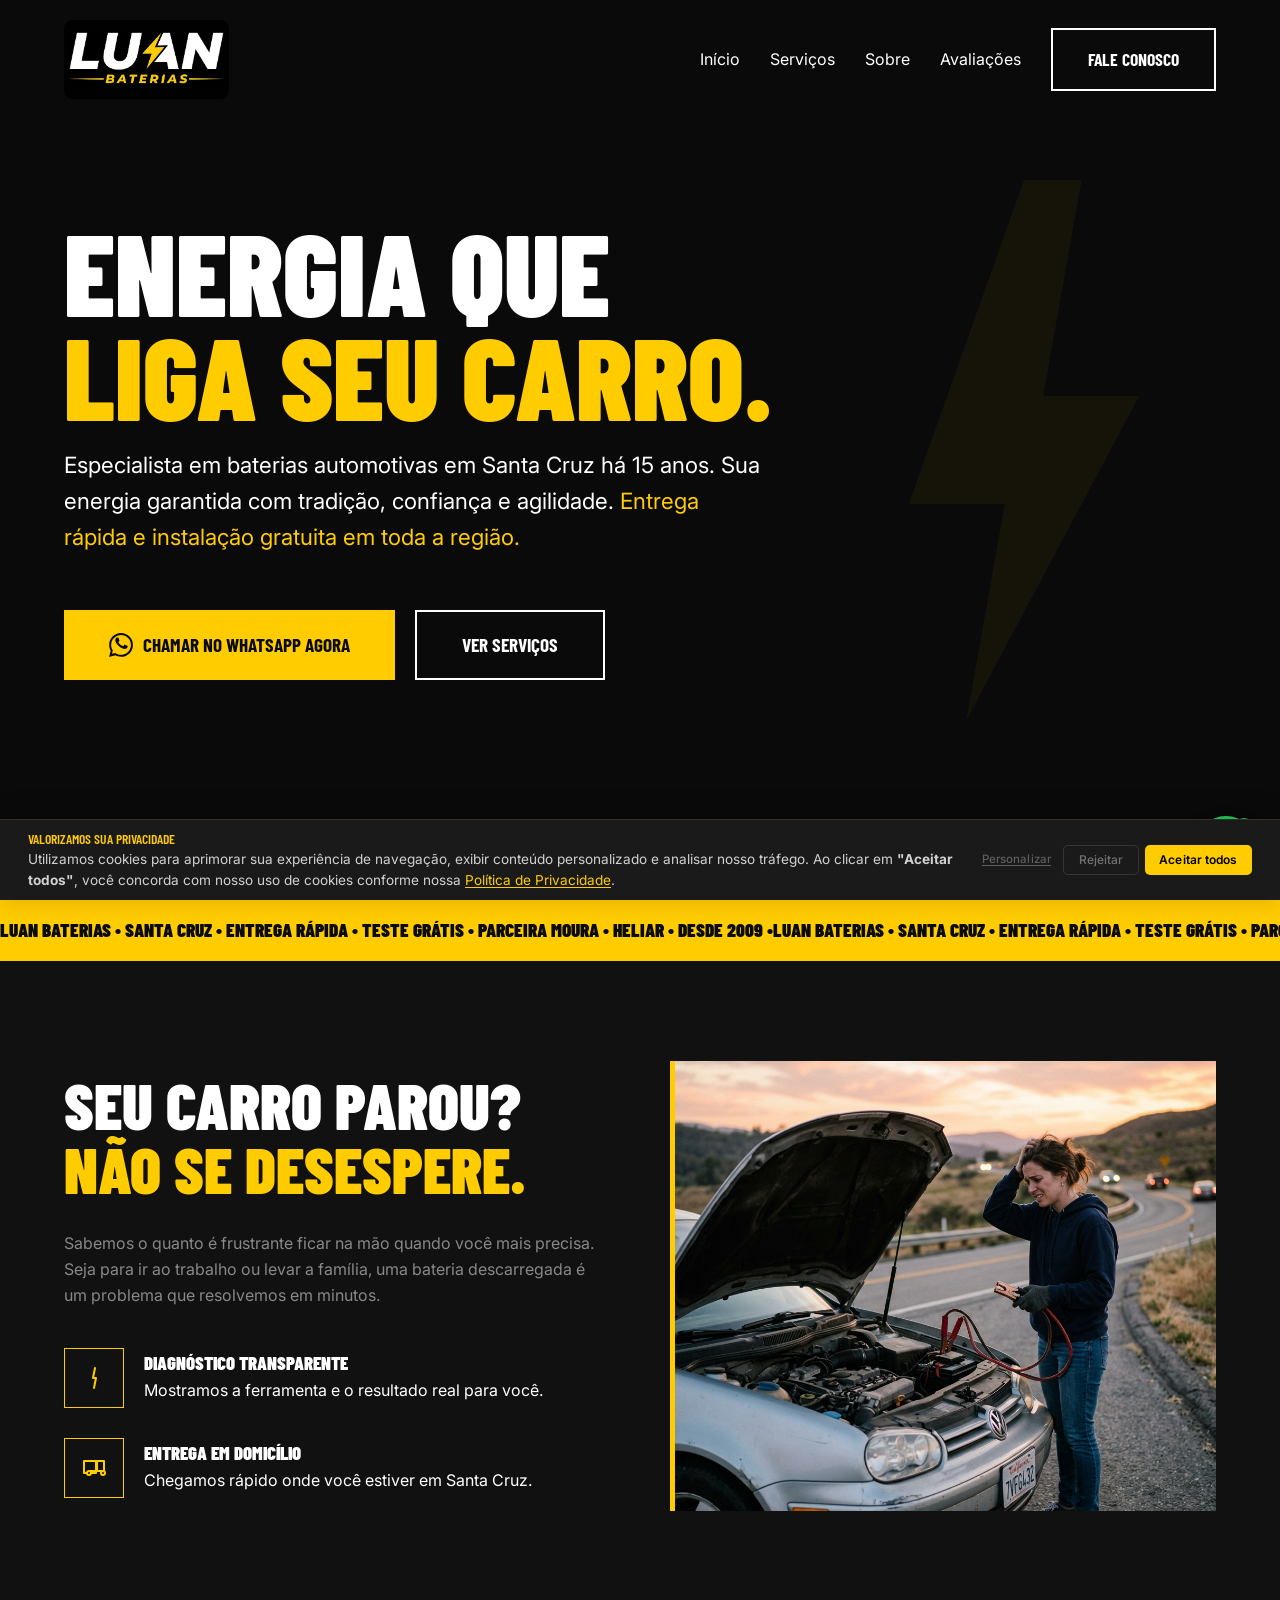
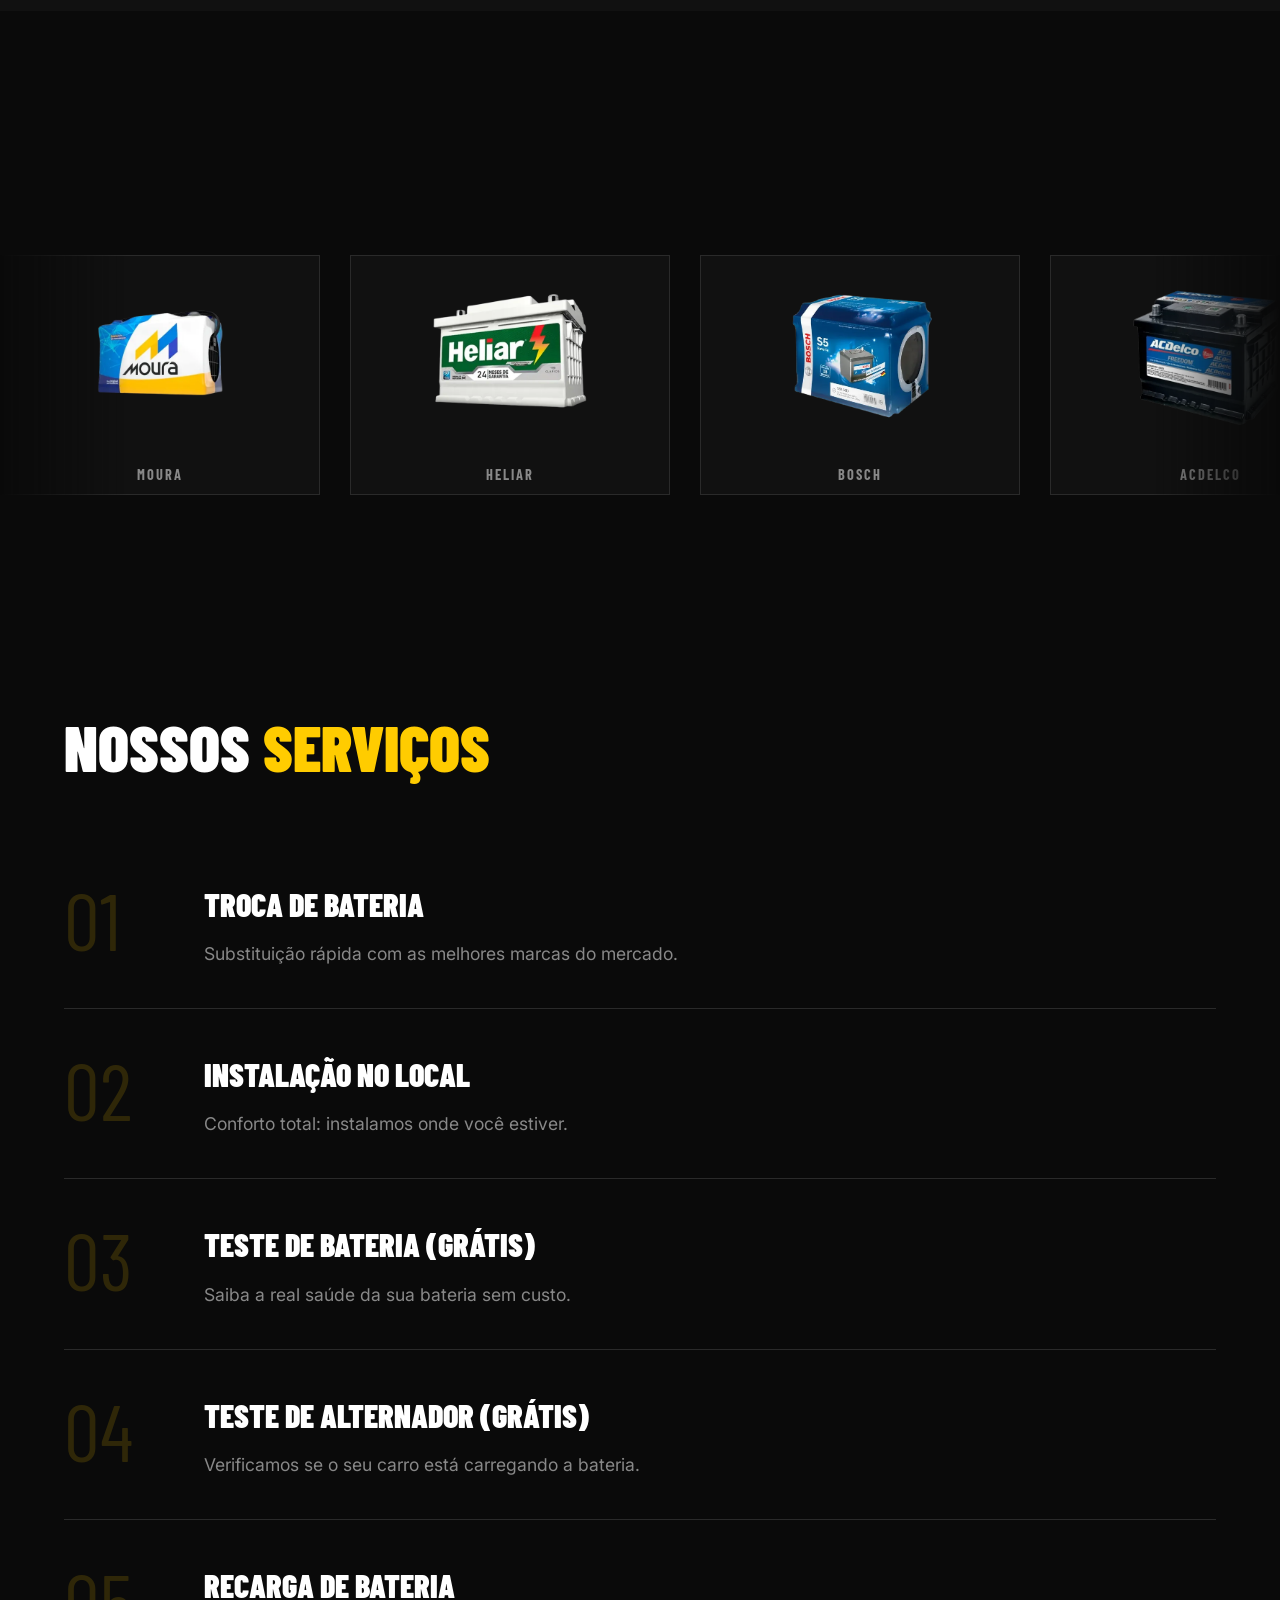
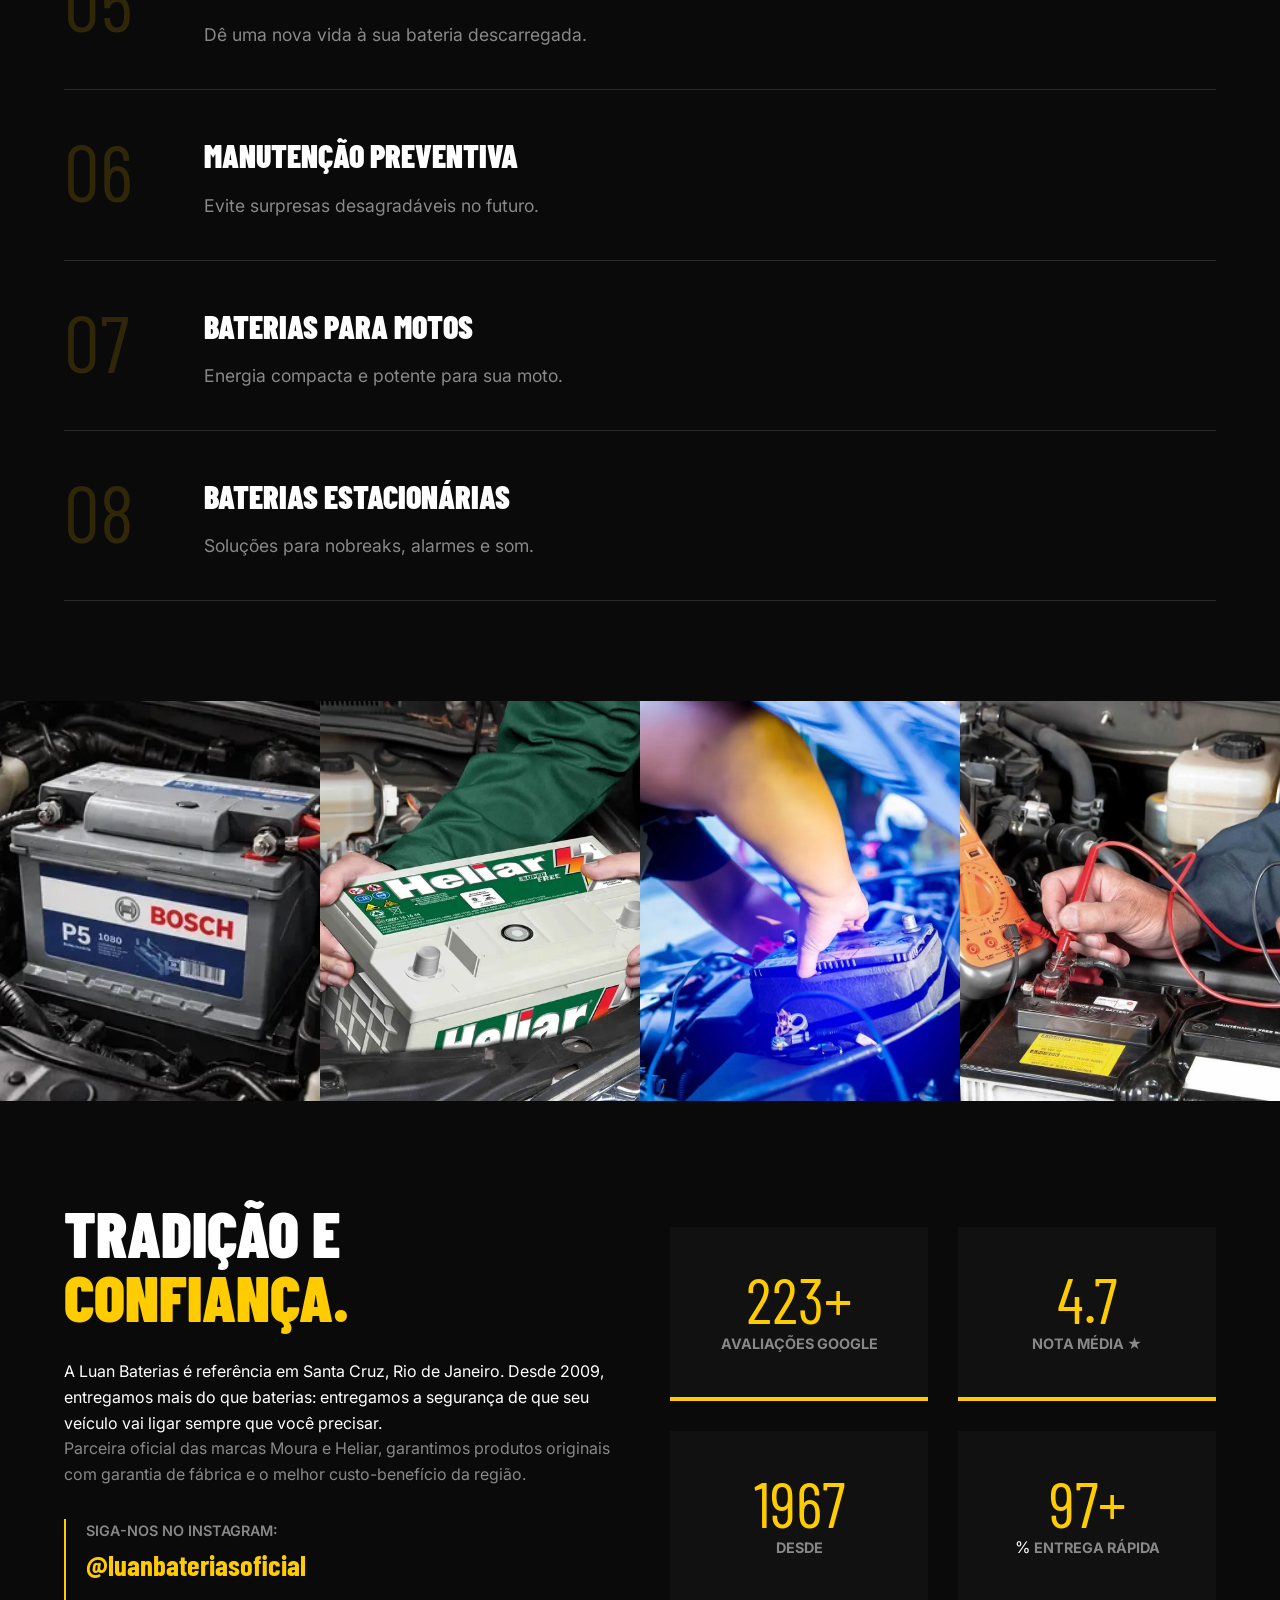
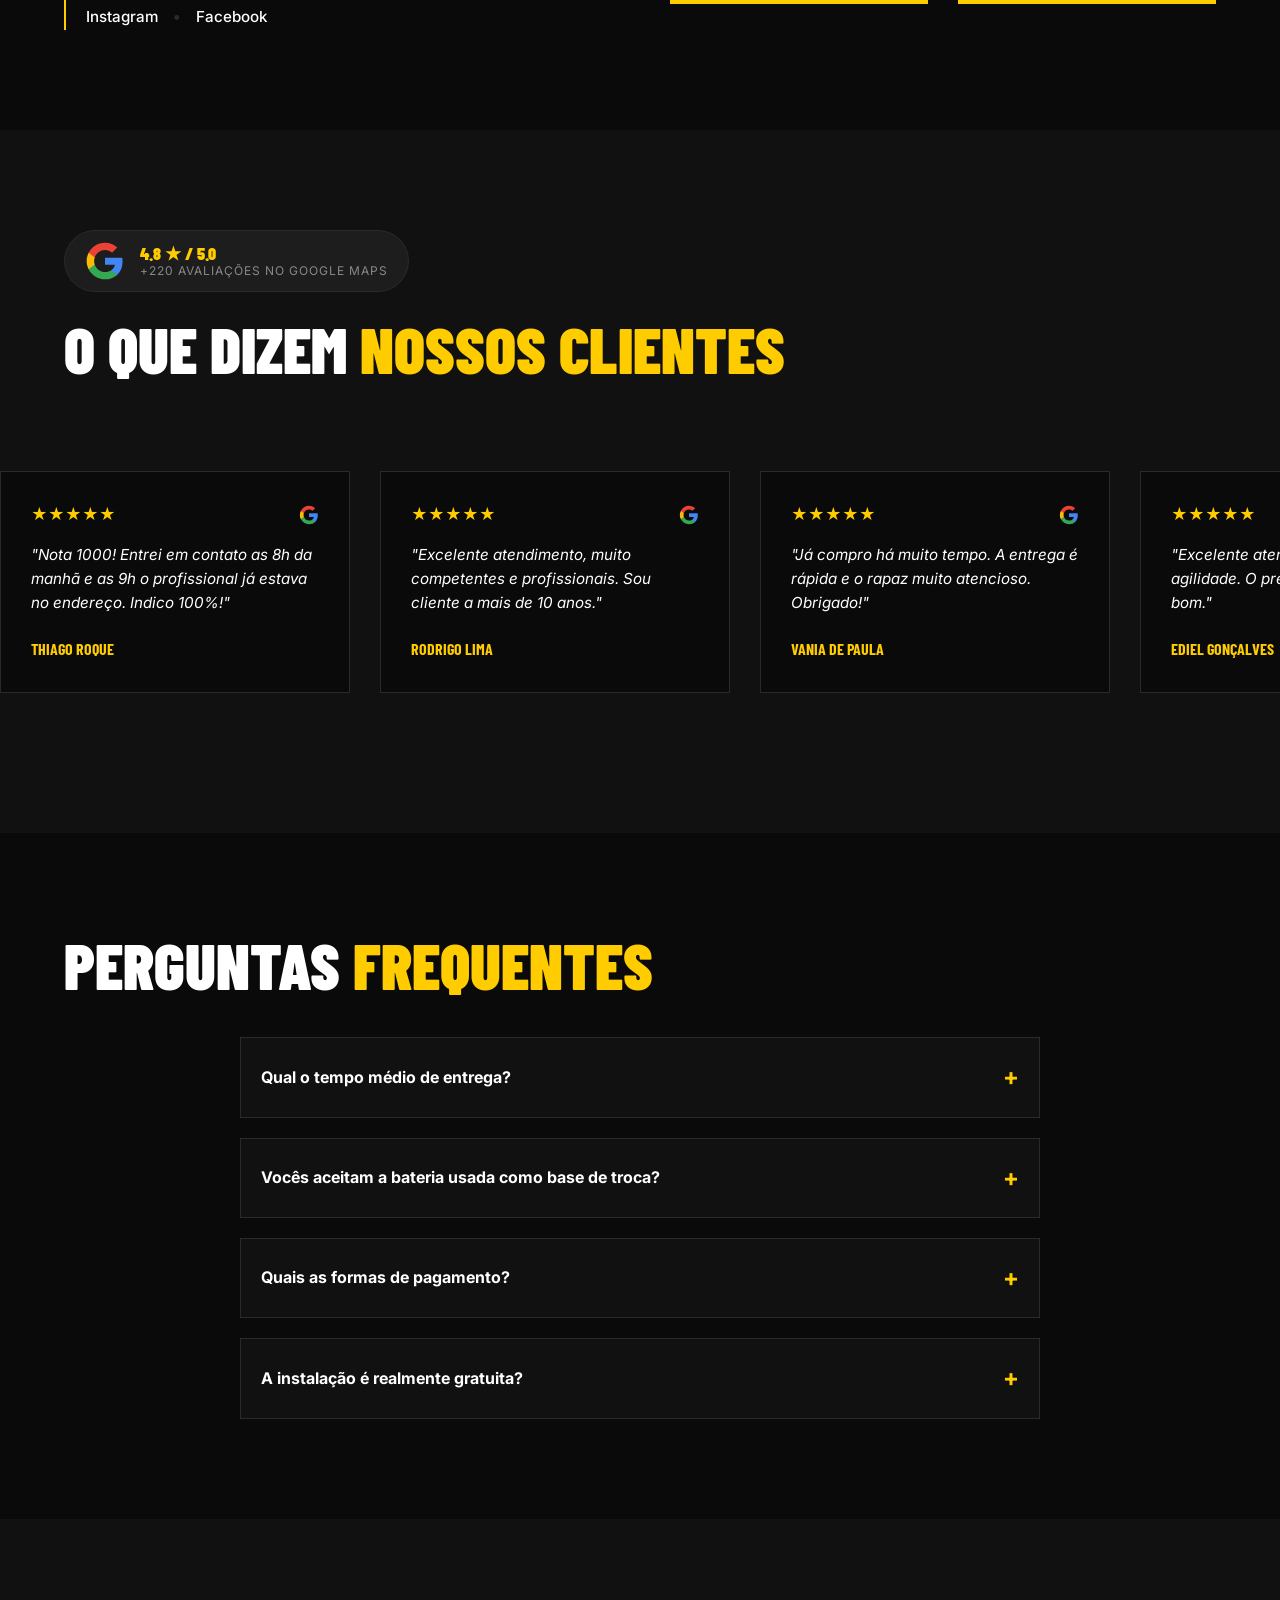
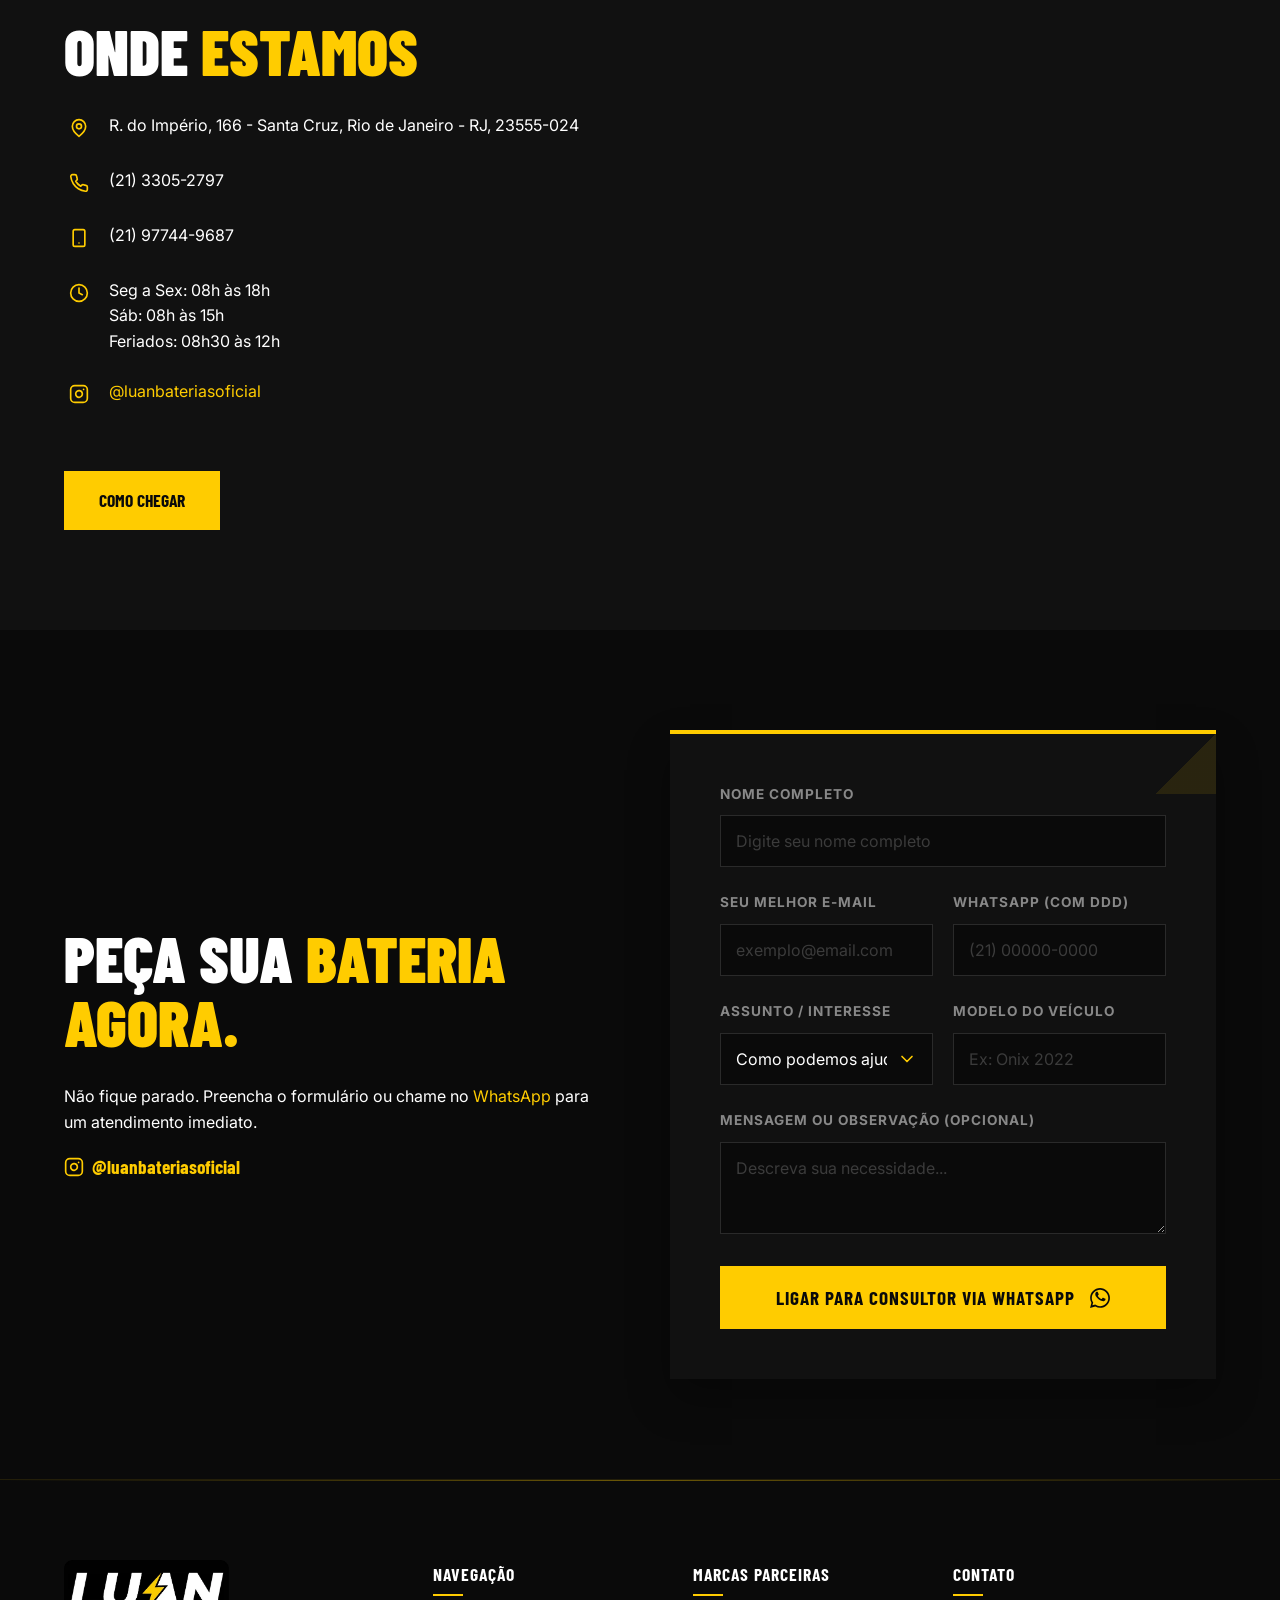
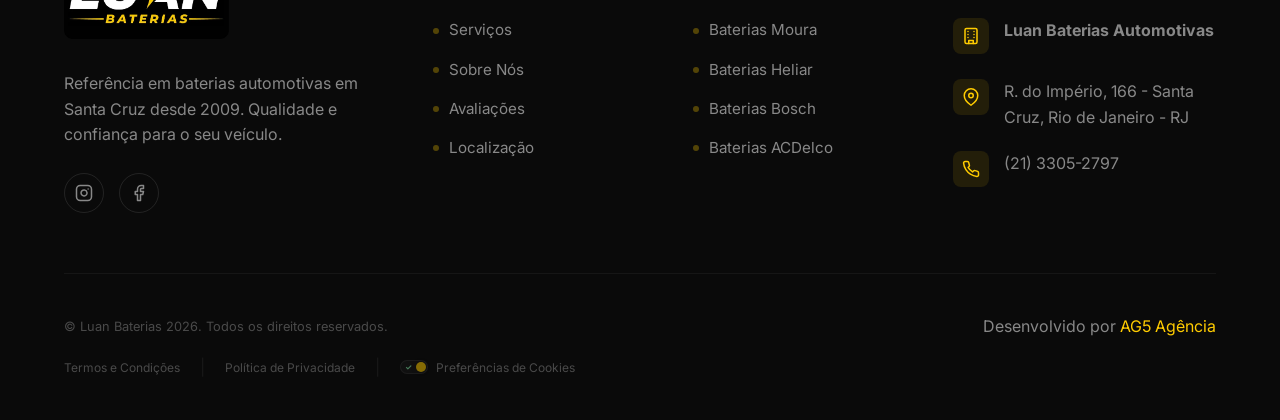
==== commit d03c8ec5: "fix: aj" ====
--- a/index.html
+++ b/index.html
@@ -34,7 +34,6 @@
     <meta name="ICBM" content="-22.91496760, -43.68764940">
 
     <!-- Preload de Recursos Críticos -->
-    <link rel="preload" href="assests/video-baterias-automotivas-santa-cruz-rj.mp4" as="video">
     <link rel="preconnect" href="https://fonts.googleapis.com">
     <link rel="preconnect" href="https://fonts.gstatic.com" crossorigin>
     <link href="https://fonts.googleapis.com/css2?family=Barlow+Condensed:wght@700;900&family=Inter:wght@400;500&display=swap" rel="stylesheet">
@@ -295,7 +294,7 @@
             <a href="#" class="logo">
                 <!-- PageSpeed fix: width/height para evitar CLS -->
                 <img src="assests/logo-luan-baterias-loja-de-baterias-santa-cruz-rj.webp" alt="Luan Baterias"
-                    class="logo-img" width="180" height="45">
+                    class="logo-img" width="164" height="79">
             </a>
             <ul class="nav-links">
                 <li><a href="#hero">Início</a></li>
@@ -419,43 +418,43 @@
             <div class="carousel-track">
                 <div class="battery-card">
                     <img src="assests/Bateria-Moura-luan-baterias-loja-de-baterias-santa-cruz-rj.webp.webp"
-                        alt="Bateria Moura" width="150" height="80" loading="lazy">
+                        alt="Bateria Moura" width="200" height="200" loading="lazy">
                     <span class="battery-name">Moura</span>
                 </div>
                 <div class="battery-card">
                     <img src="assests/Bateria-Heliar-luan-baterias-loja-de-baterias-santa-cruz-rj.webp.webp"
-                        alt="Bateria Heliar" width="150" height="80" loading="lazy">
+                        alt="Bateria Heliar" width="200" height="200" loading="lazy">
                     <span class="battery-name">Heliar</span>
                 </div>
                 <div class="battery-card">
                     <img src="assests/Bateria-Bosch-luan-baterias-loja-de-baterias-santa-cruz-rj.webp.webp"
-                        alt="Bateria Bosch" width="150" height="80" loading="lazy">
+                        alt="Bateria Bosch" width="200" height="200" loading="lazy">
                     <span class="battery-name">Bosch</span>
                 </div>
                 <div class="battery-card">
                     <img src="assests/Bateria-ACDelco-luan-baterias-loja-de-baterias-santa-cruz-rj.webp"
-                        alt="Bateria ACDelco" width="150" height="80" loading="lazy">
+                        alt="Bateria ACDelco" width="200" height="200" loading="lazy">
                     <span class="battery-name">ACDelco</span>
                 </div>
                 <!-- Duplicados para loop infinito -->
                 <div class="battery-card">
                     <img src="assests/Bateria-Moura-luan-baterias-loja-de-baterias-santa-cruz-rj.webp.webp"
-                        alt="Bateria Moura" width="150" height="80" loading="lazy">
+                        alt="Bateria Moura" width="200" height="200" loading="lazy">
                     <span class="battery-name">Moura</span>
                 </div>
                 <div class="battery-card">
                     <img src="assests/Bateria-Heliar-luan-baterias-loja-de-baterias-santa-cruz-rj.webp.webp"
-                        alt="Bateria Heliar" width="150" height="80" loading="lazy">
+                        alt="Bateria Heliar" width="200" height="200" loading="lazy">
                     <span class="battery-name">Heliar</span>
                 </div>
                 <div class="battery-card">
                     <img src="assests/Bateria-Bosch-luan-baterias-loja-de-baterias-santa-cruz-rj.webp.webp"
-                        alt="Bateria Bosch" width="150" height="80" loading="lazy">
+                        alt="Bateria Bosch" width="200" height="200" loading="lazy">
                     <span class="battery-name">Bosch</span>
                 </div>
                 <div class="battery-card">
                     <img src="assests/Bateria-ACDelco-luan-baterias-loja-de-baterias-santa-cruz-rj.webp"
-                        alt="Bateria ACDelco" width="150" height="80" loading="lazy">
+                        alt="Bateria ACDelco" width="200" height="200" loading="lazy">
                     <span class="battery-name">ACDelco</span>
                 </div>
             </div>
--- a/style.css
+++ b/style.css
@@ -147,12 +147,12 @@
 .logo {
     display: flex;
     align-items: center;
-    opacity: 0;
-    animation: fadeIn 0.6s ease-out forwards;
+    /* PageSpeed: removida animação inicial que causava CLS */
+    opacity: 1;
 }
 
 .logo-img {
-    height: 45px;
+    height: 79px; /* PageSpeed: coincide com HTML */
     width: auto;
     object-fit: contain;
 }
@@ -270,7 +270,8 @@
     line-height: 0.9;
     margin-bottom: 20px;
     opacity: 0;
-    transform: translateY(40px);
+    transform: translateY(10px); /* PageSpeed: reduzido de 40px para diminuir CLS */
+    will-change: transform, opacity;
 }
 
 .hero-subtitle {
@@ -283,7 +284,8 @@
     color: var(--text-primary);
     line-height: 1.6;
     opacity: 0;
-    transform: translateY(40px);
+    transform: translateY(10px); /* PageSpeed: reduzido de 40px para diminuir CLS */
+    will-change: transform, opacity;
 }
 
 .hero-ctas {
@@ -340,6 +342,7 @@
     font-weight: 900;
     font-size: 1.2rem;
     text-transform: uppercase;
+    min-height: 58px; /* PageSpeed: reserva espaço */
 }
 
 .ticker-track {
@@ -388,7 +391,7 @@
 
 .impact-image img {
     width: 100%;
-    height: 500px;
+    height: 450px; /* PageSpeed: coincide com displays-as */
     object-fit: cover;
     border-left: 5px solid var(--accent);
 }
@@ -470,6 +473,7 @@
 .gallery-item img {
     width: 100%;
     height: 100%;
+    aspect-ratio: 1 / 1; /* PageSpeed: reserva espaço no mobile */
     object-fit: cover;
     transition: 0.6s ease;
 }
--- a/style.css
+++ b/style.css
@@ -147,12 +147,12 @@
 .logo {
     display: flex;
     align-items: center;
-    opacity: 0;
-    animation: fadeIn 0.6s ease-out forwards;
+    /* PageSpeed: removida animação inicial que causava CLS */
+    opacity: 1;
 }
 
 .logo-img {
-    height: 45px;
+    height: 79px; /* PageSpeed: coincide com HTML */
     width: auto;
     object-fit: contain;
 }
@@ -270,7 +270,8 @@
     line-height: 0.9;
     margin-bottom: 20px;
     opacity: 0;
-    transform: translateY(40px);
+    transform: translateY(10px); /* PageSpeed: reduzido de 40px para diminuir CLS */
+    will-change: transform, opacity;
 }
 
 .hero-subtitle {
@@ -283,7 +284,8 @@
     color: var(--text-primary);
     line-height: 1.6;
     opacity: 0;
-    transform: translateY(40px);
+    transform: translateY(10px); /* PageSpeed: reduzido de 40px para diminuir CLS */
+    will-change: transform, opacity;
 }
 
 .hero-ctas {
@@ -340,6 +342,7 @@
     font-weight: 900;
     font-size: 1.2rem;
     text-transform: uppercase;
+    min-height: 58px; /* PageSpeed: reserva espaço */
 }
 
 .ticker-track {
@@ -388,7 +391,7 @@
 
 .impact-image img {
     width: 100%;
-    height: 500px;
+    height: 450px; /* PageSpeed: coincide com displays-as */
     object-fit: cover;
     border-left: 5px solid var(--accent);
 }
@@ -470,6 +473,7 @@
 .gallery-item img {
     width: 100%;
     height: 100%;
+    aspect-ratio: 1 / 1; /* PageSpeed: reserva espaço no mobile */
     object-fit: cover;
     transition: 0.6s ease;
 }
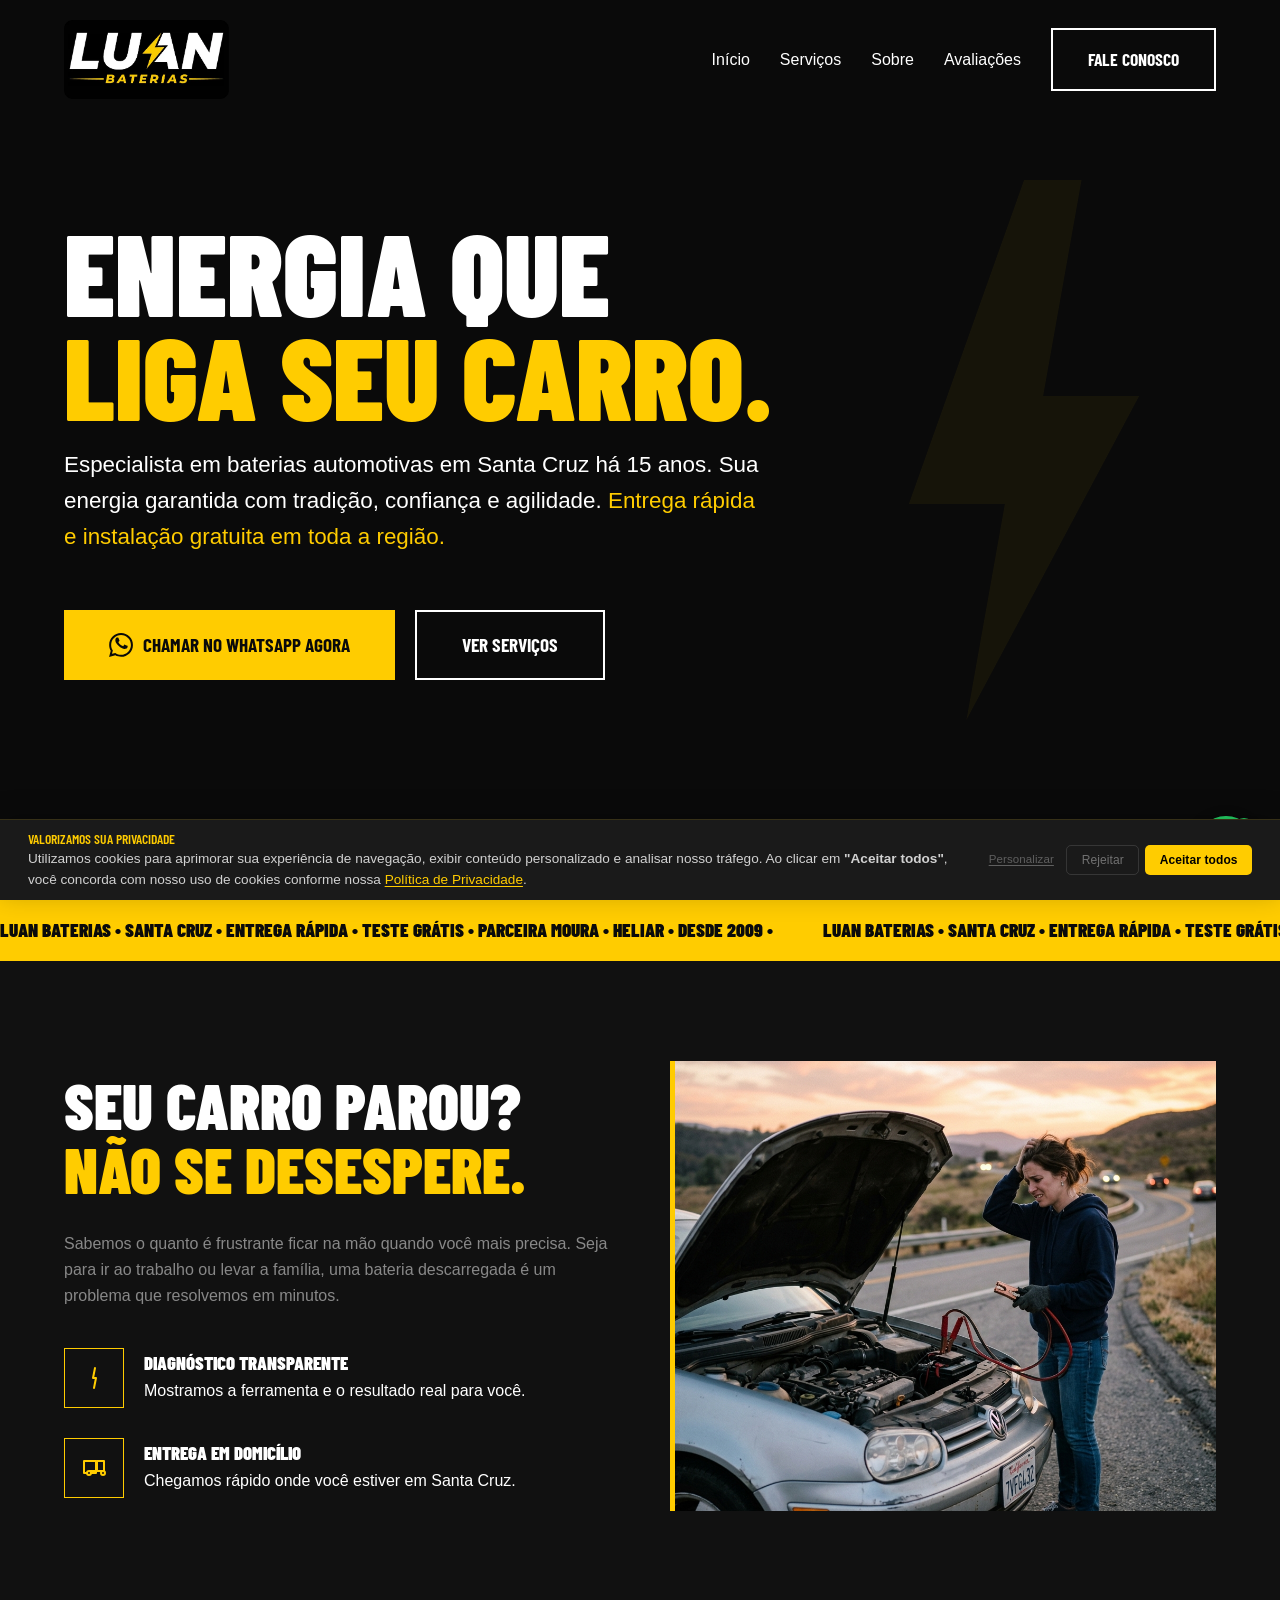
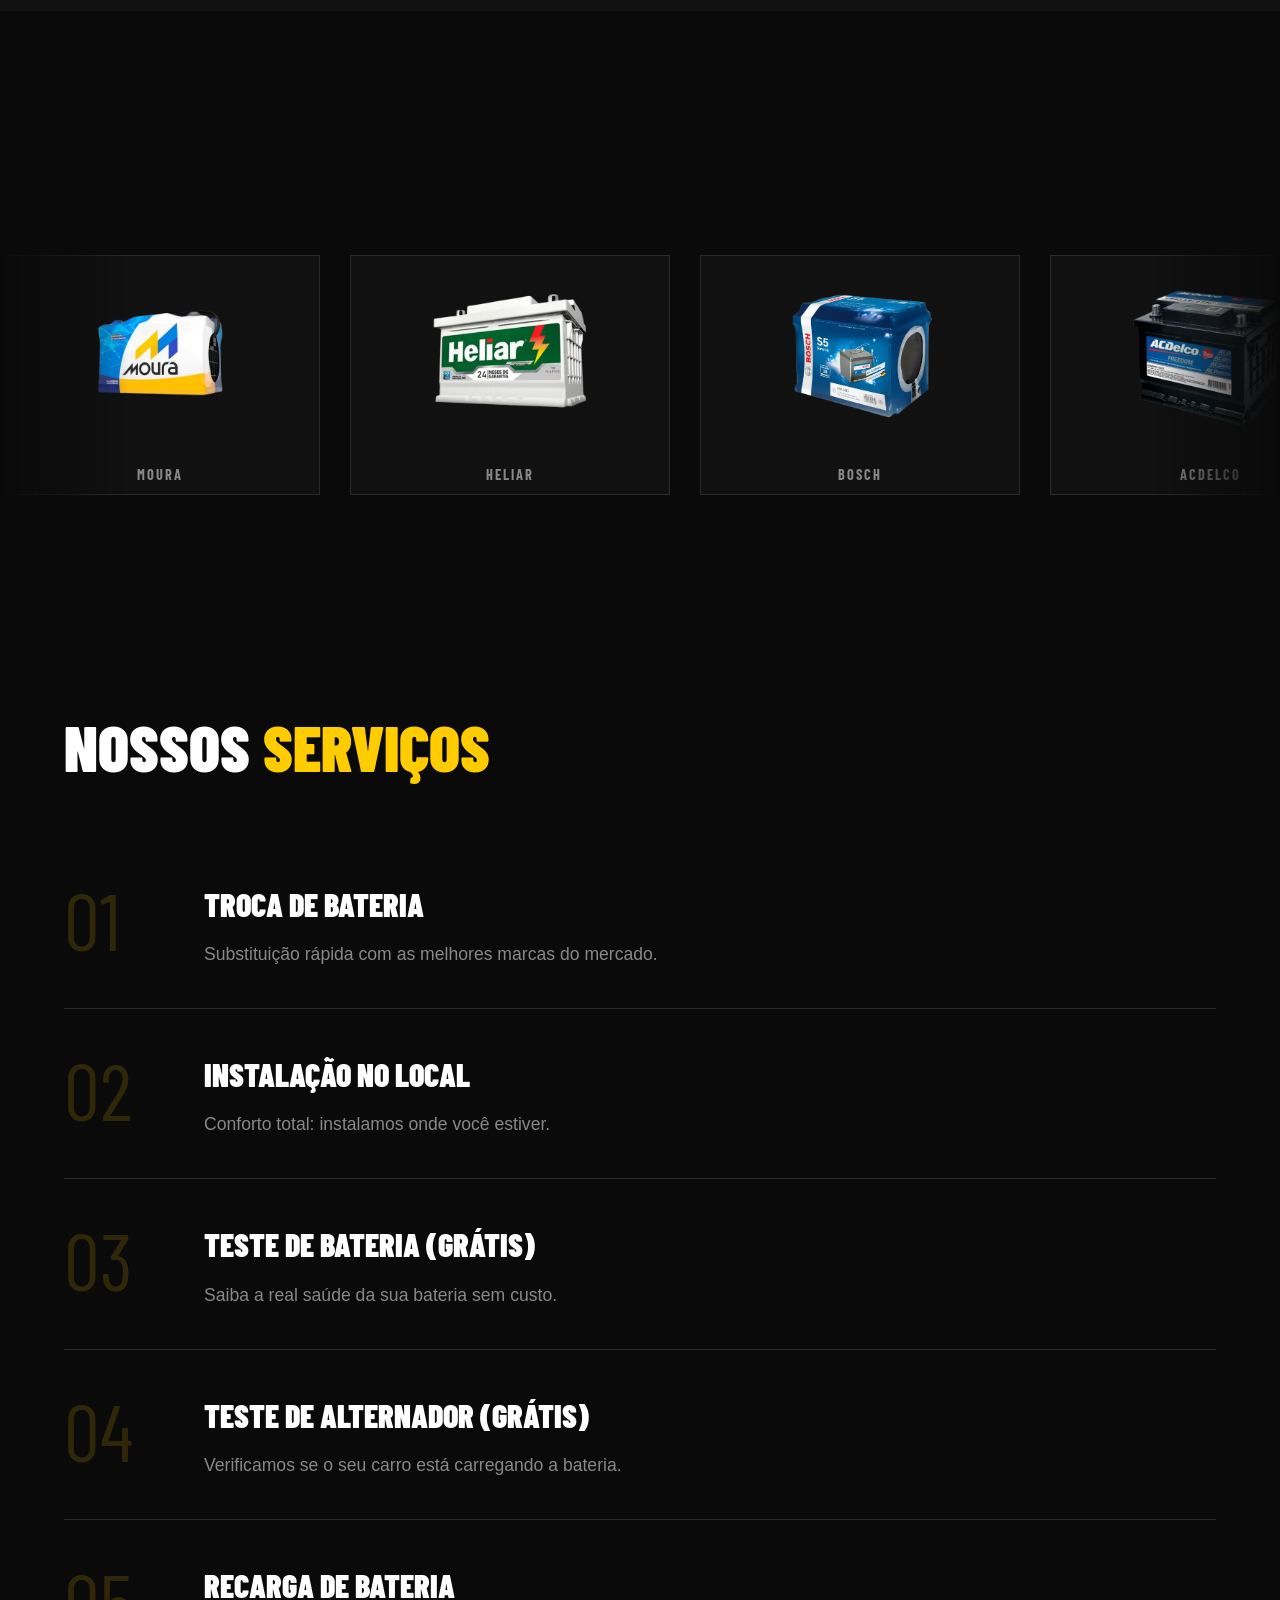
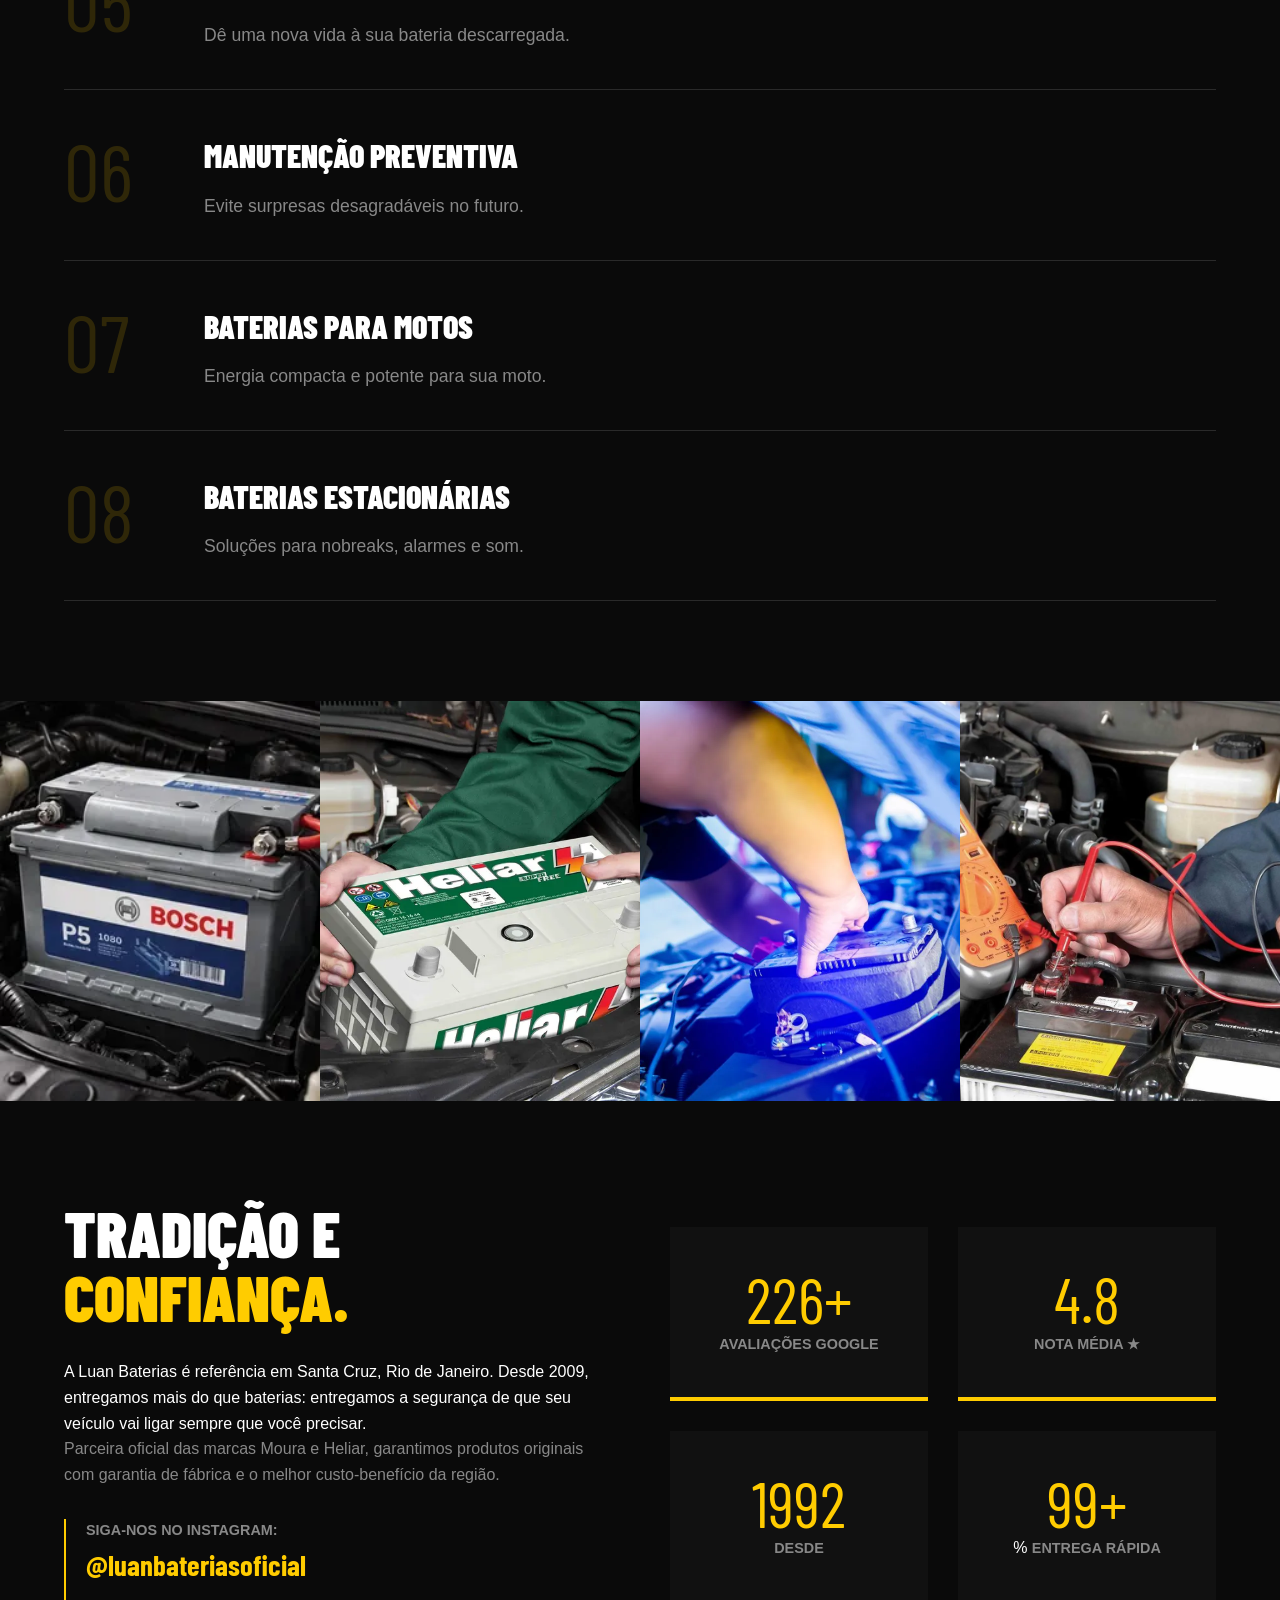
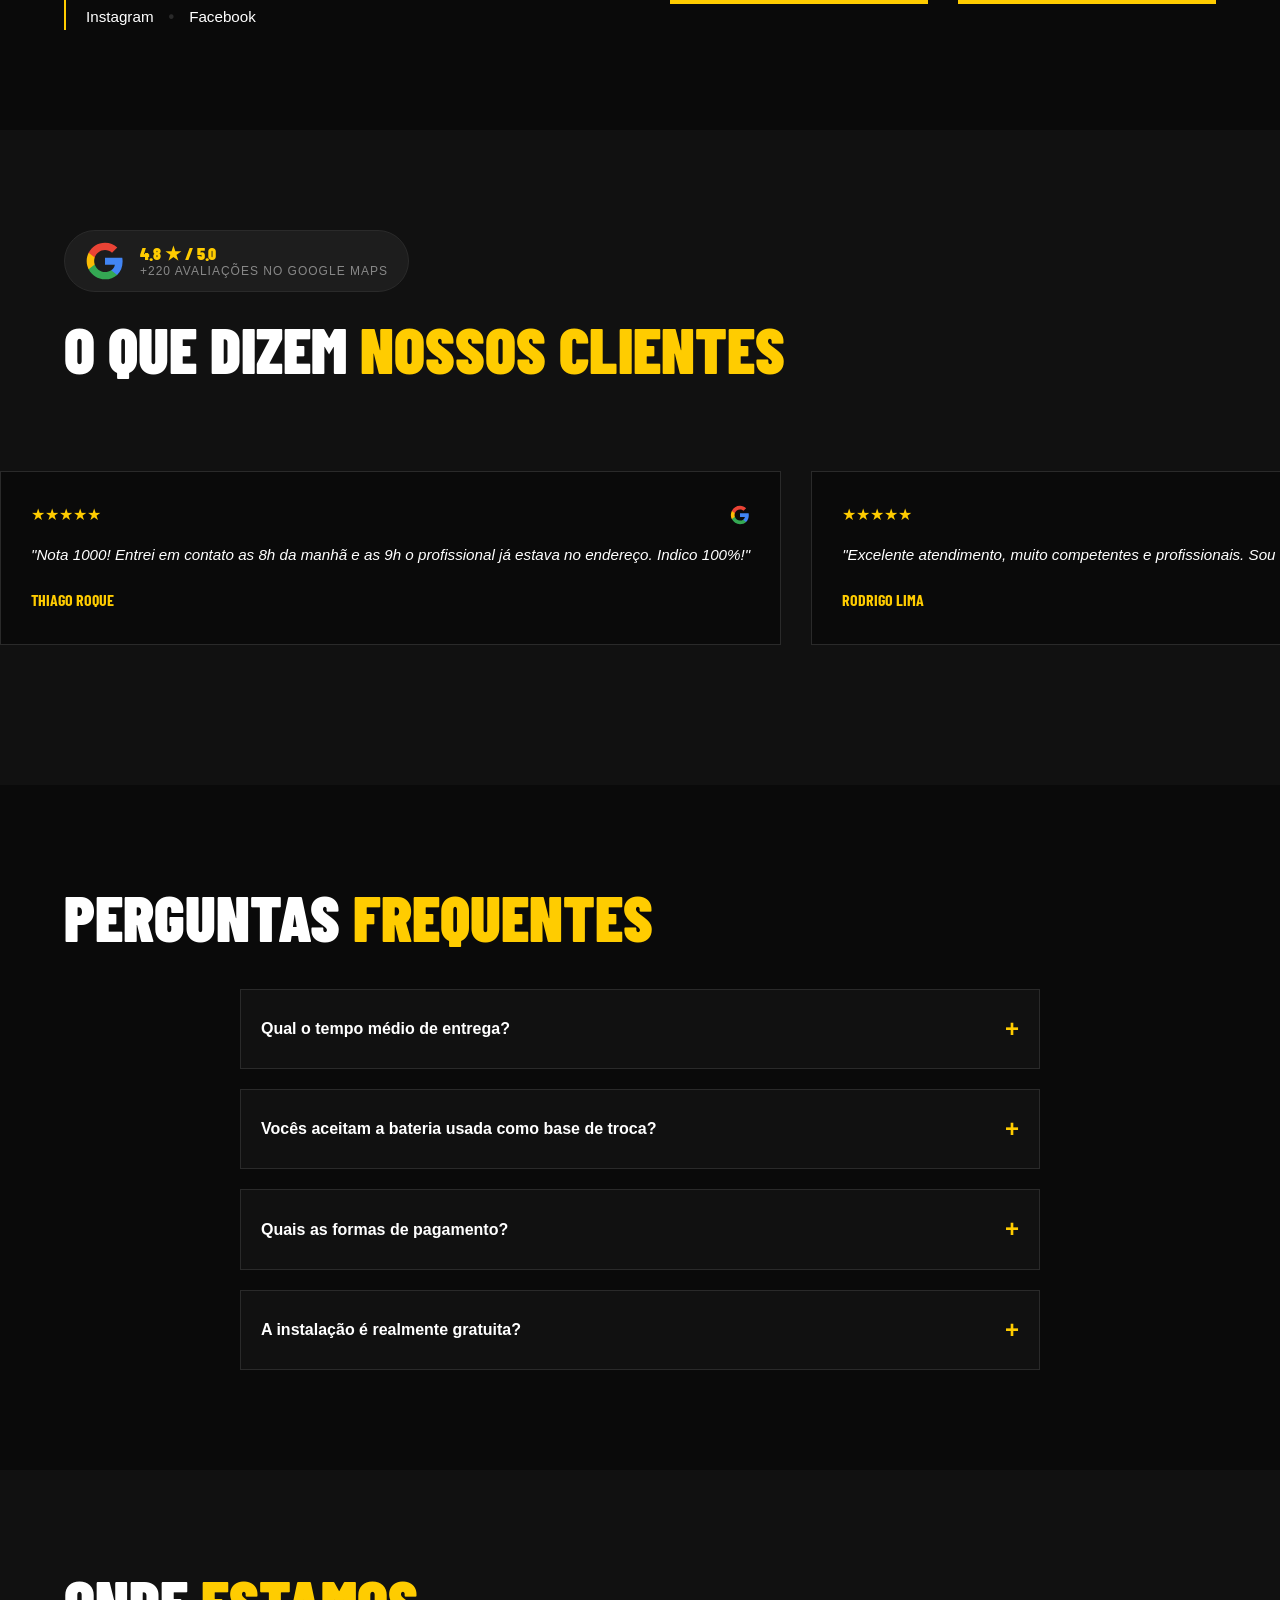
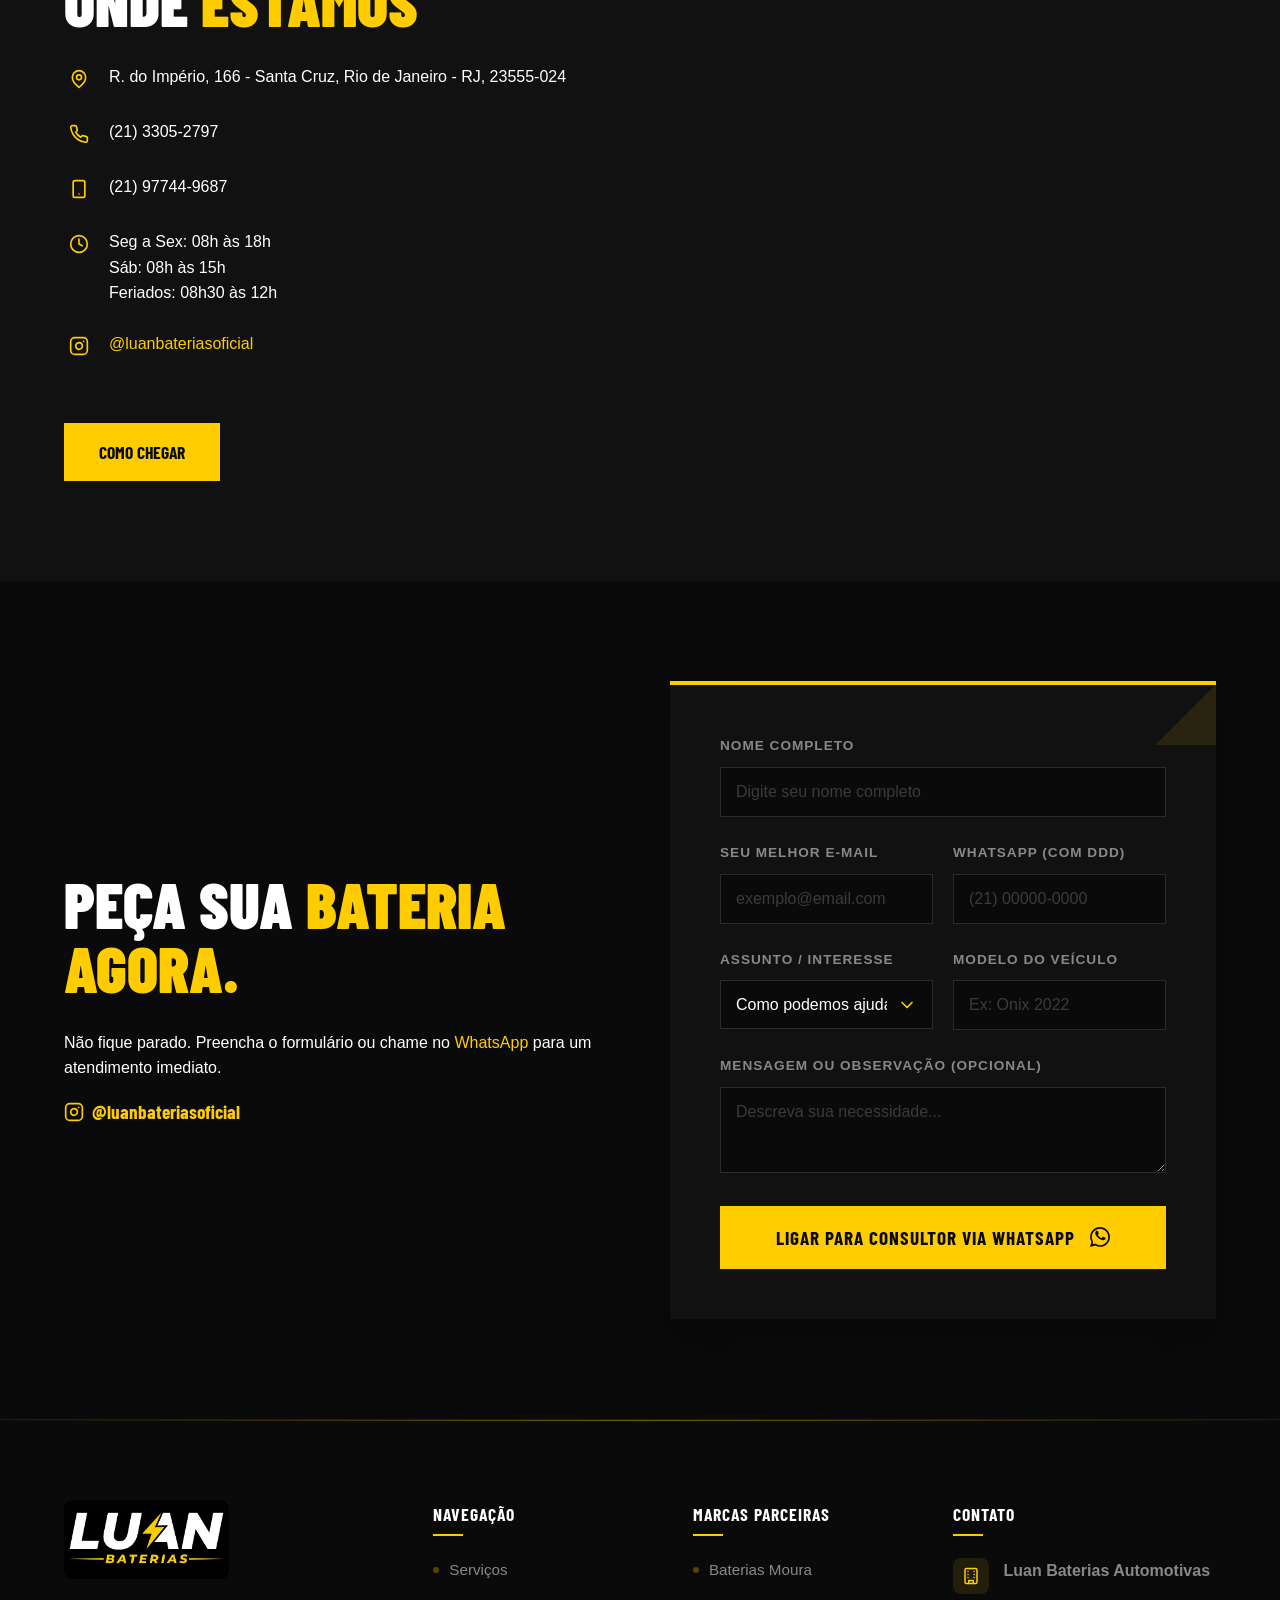
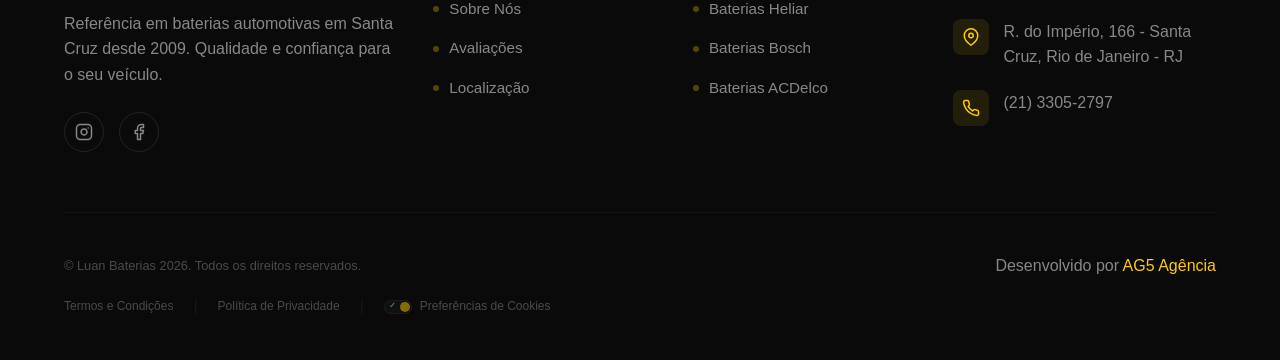
==== commit a63c27f6: "fix: aj" ====
--- a/index.html
+++ b/index.html
@@ -33,16 +33,12 @@
     <meta name="geo.position" content="-22.91496760;-43.68764940">
     <meta name="ICBM" content="-22.91496760, -43.68764940">
 
-    <!-- Preload de Recursos Críticos -->
+    <!-- Recursos Críticos de Estilo -->
+    <link rel="stylesheet" href="style.css">
+    <link rel="stylesheet" href="cookie-banner.css">
     <link rel="preconnect" href="https://fonts.googleapis.com">
     <link rel="preconnect" href="https://fonts.gstatic.com" crossorigin>
-    <link href="https://fonts.googleapis.com/css2?family=Barlow+Condensed:wght@700;900&family=Inter:wght@400;500&display=swap" rel="stylesheet">
-    
-    <!-- PageSpeed fix: preload CSS para eliminar render-blocking (FCP/LCP) -->
-    <link rel="preload" href="style.css" as="style" onload="this.onload=null;this.rel='stylesheet'">
-    <noscript><link rel="stylesheet" href="style.css"></noscript>
-    <link rel="preload" href="cookie-banner.css" as="style" onload="this.onload=null;this.rel='stylesheet'">
-    <noscript><link rel="stylesheet" href="cookie-banner.css"></noscript>
+    <link href="https://fonts.googleapis.com/css2?family=Barlow+Condensed:wght@400;700;900&family=Montserrat:wght@400;500;700&display=swap" rel="stylesheet">
     <link rel="icon" type="image/x-icon" href="assests/icon-luan-baterias-loja-de-baterias-santa-cruz-rj.webp.ico">
 
     <!-- Schema.org JSON-LD — @graph unificado AG5 v2.2 -->
--- a/style.css
+++ b/style.css
@@ -348,7 +348,14 @@
 .ticker-track {
     display: flex;
     width: max-content;
-    animation: ticker 40s linear infinite;
+    animation: ticker 25s linear infinite;
+    will-change: transform;
+}
+
+.ticker-track span {
+    flex-shrink: 0;
+    padding-right: 50px;
+    display: inline-block;
 }
 
 /* Split Layout */
@@ -568,7 +575,9 @@
 .marquee-track {
     display: flex;
     gap: 30px;
-    animation: marquee 30s linear infinite;
+    animation: marquee 25s linear infinite;
+    width: max-content;
+    will-change: transform;
 }
 
 .marquee-testimonials:hover .marquee-track {
@@ -580,6 +589,7 @@
     background: var(--bg-primary);
     padding: 30px;
     border: 1px solid var(--border);
+    flex-shrink: 0;
 }
 
 .stars {
@@ -1080,8 +1090,9 @@
 .carousel-track {
     display: flex;
     gap: 30px;
-    animation: marqueeBrands 40s linear infinite;
+    animation: marqueeBrands 25s linear infinite;
     width: max-content;
+    will-change: transform;
 }
 
 .carousel-track:hover {
@@ -1098,6 +1109,7 @@
     justify-content: center;
     min-width: 320px;
     height: 240px;
+    flex-shrink: 0;
     transition: var(--transition);
     position: relative;
     overflow: hidden;
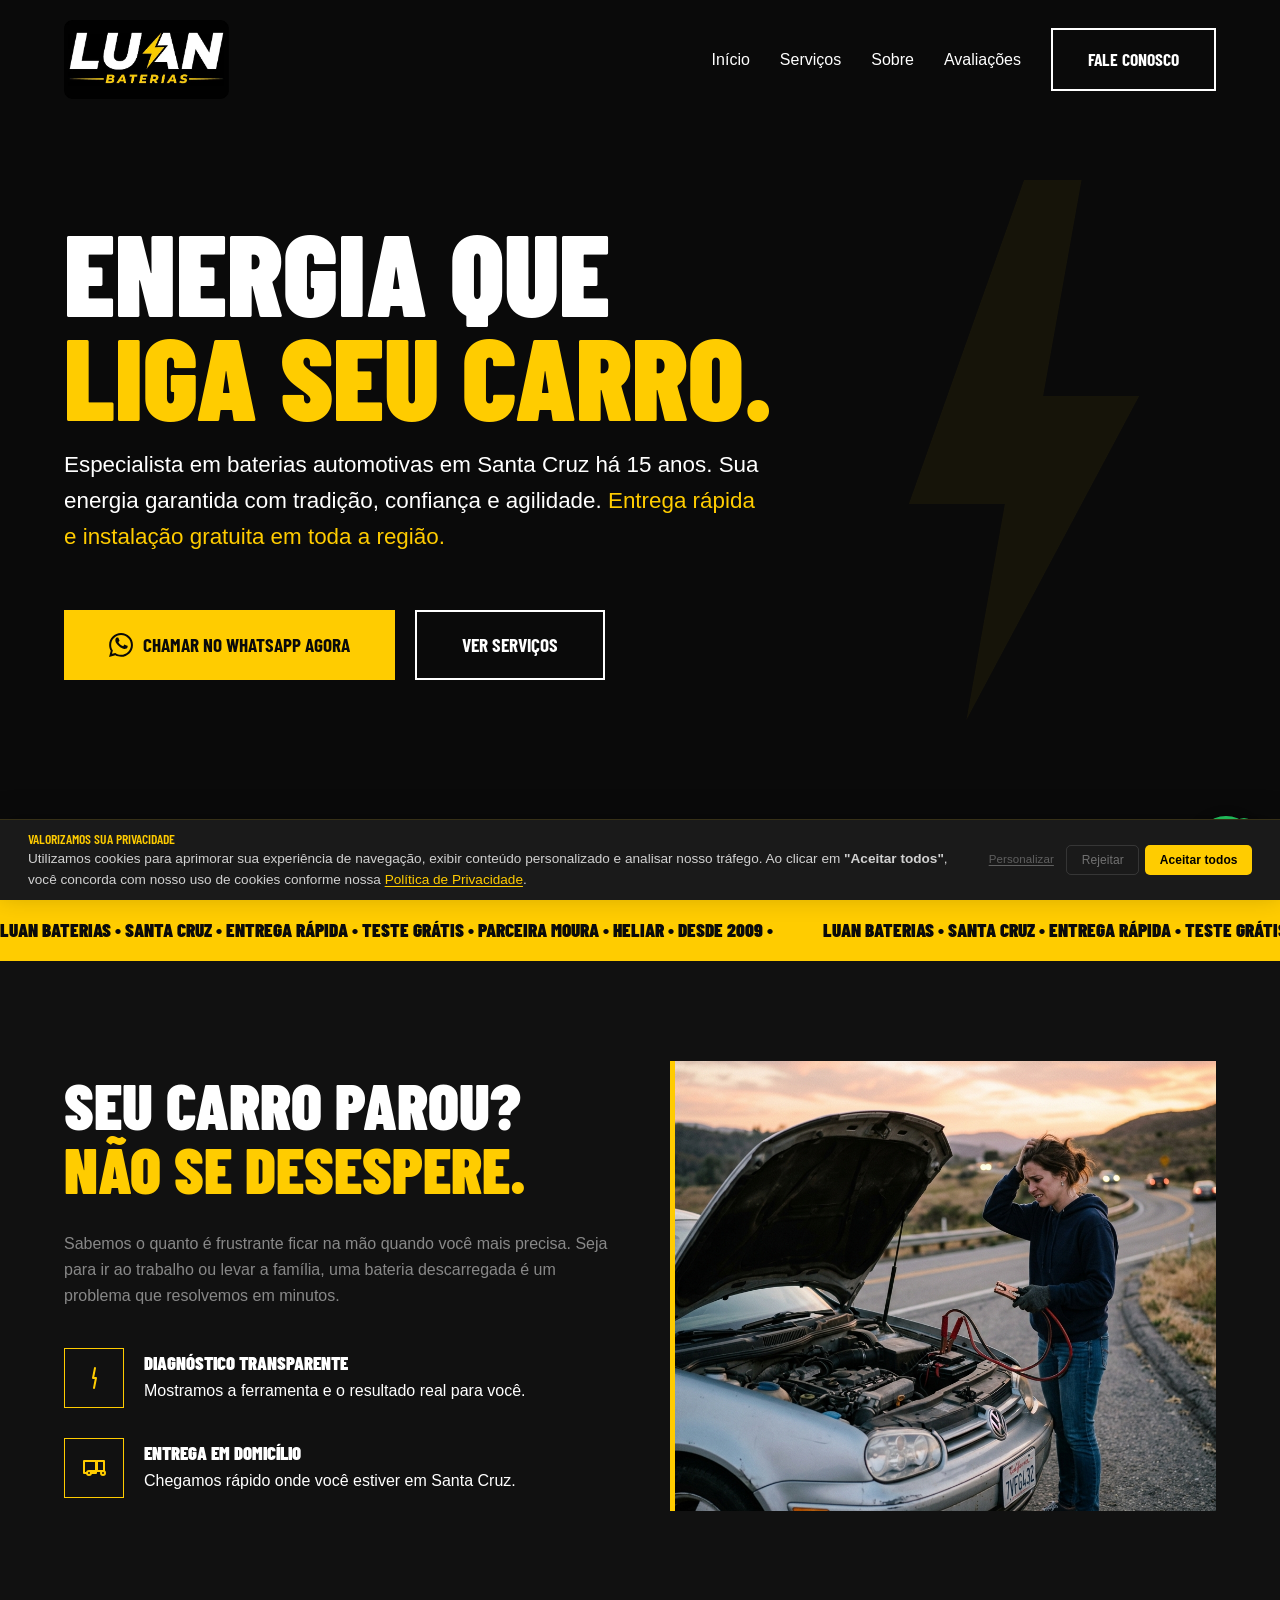
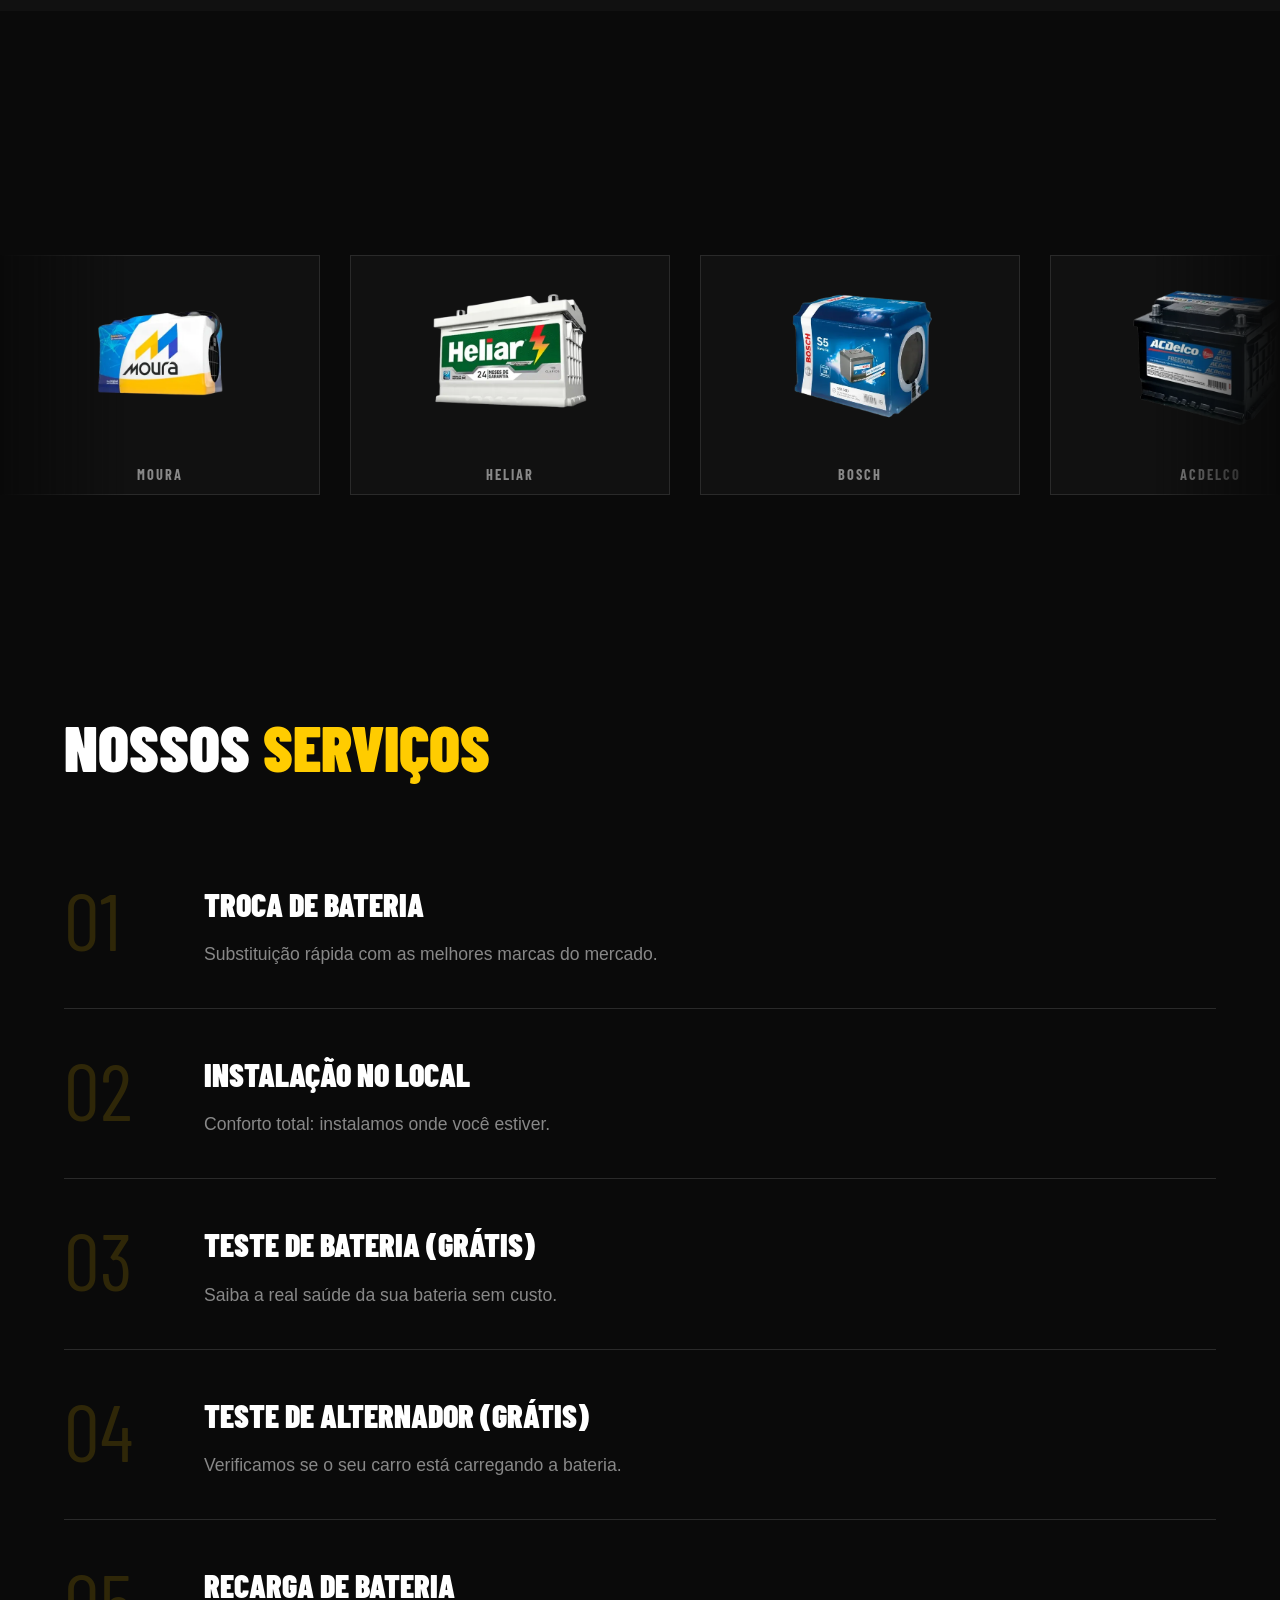
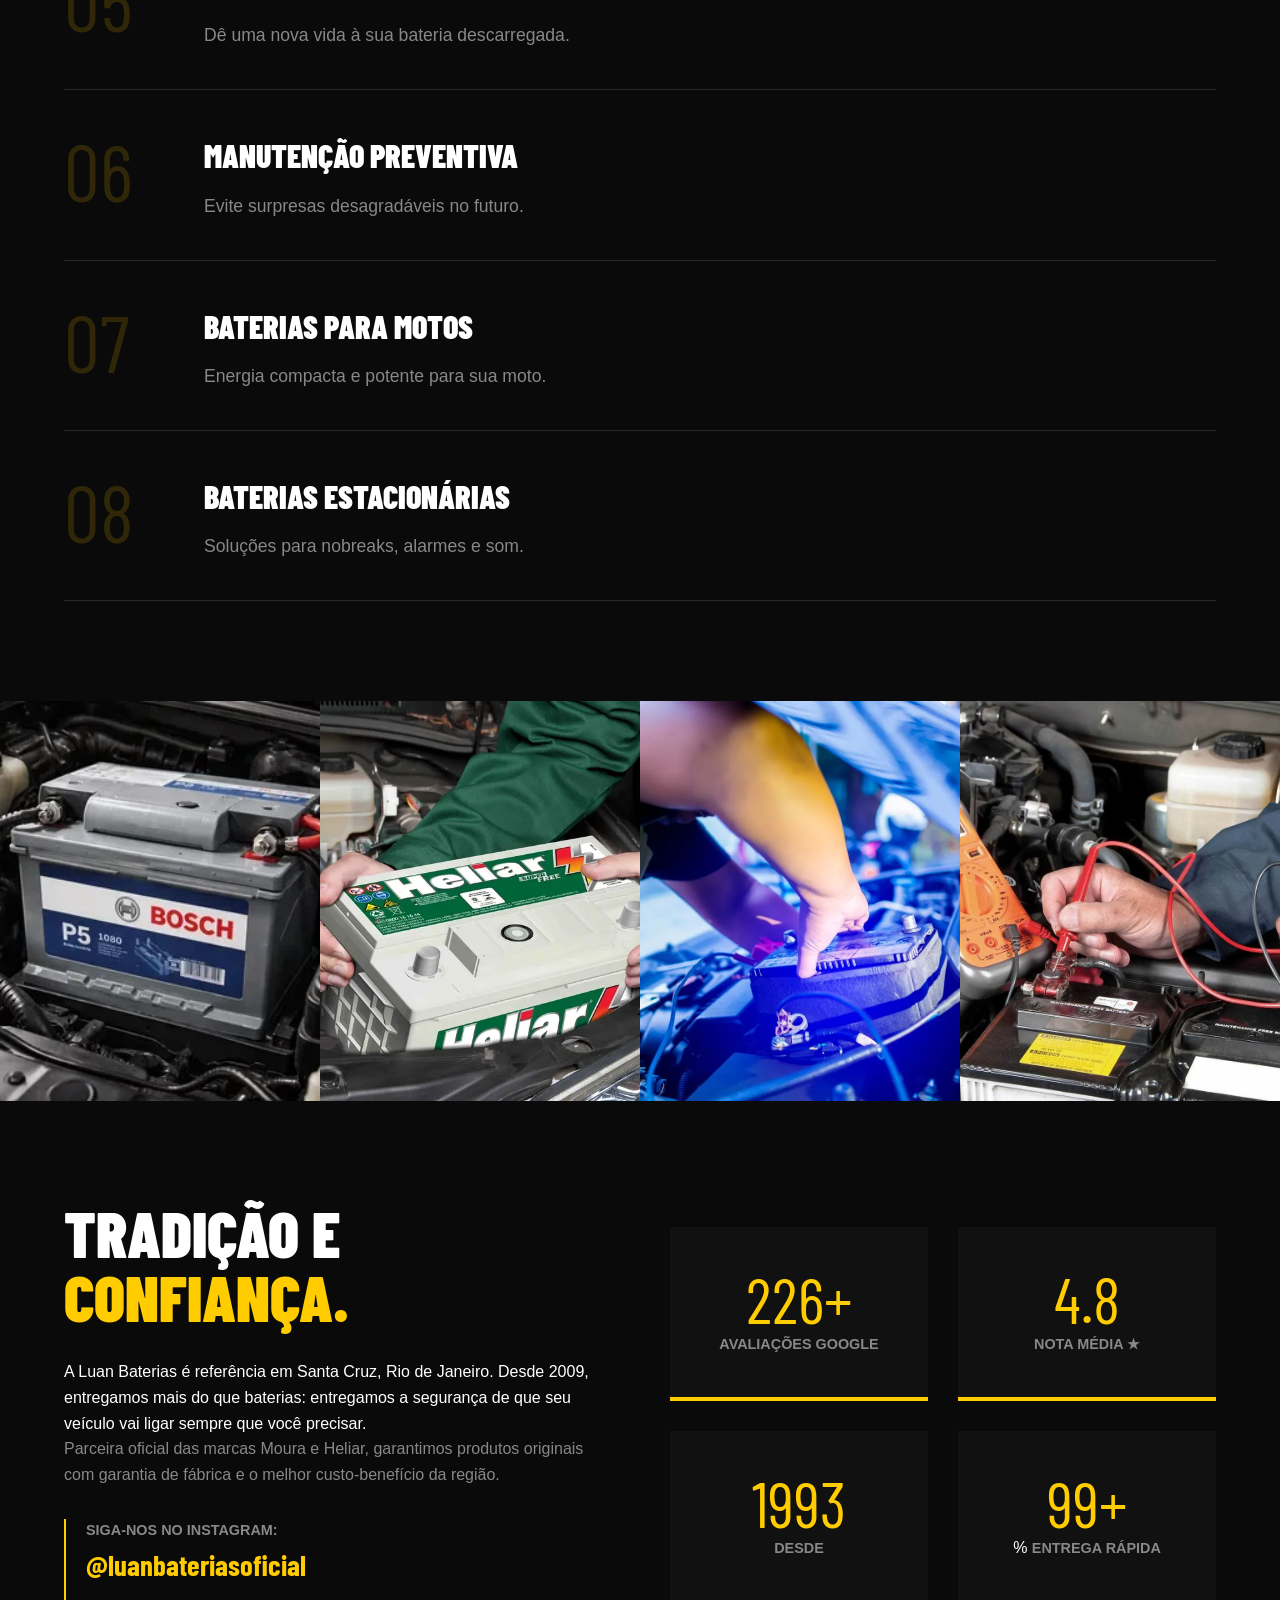
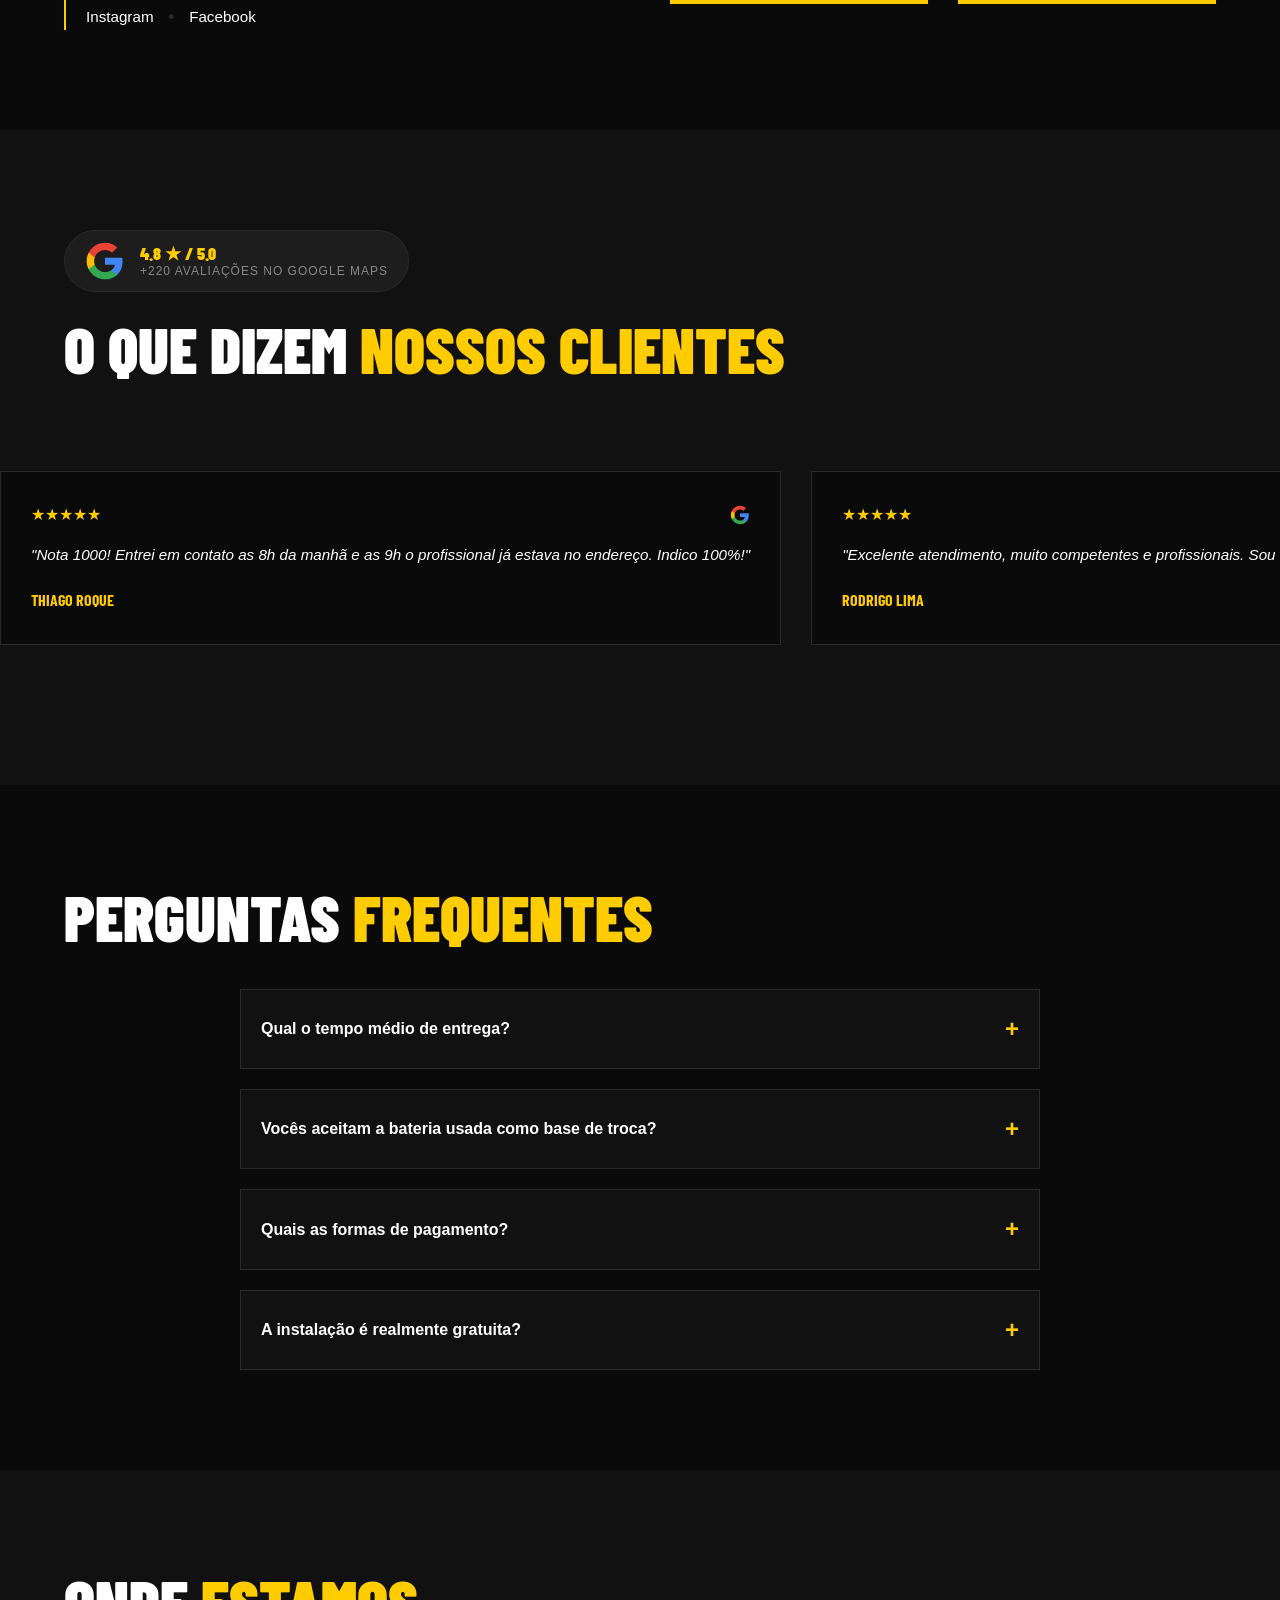
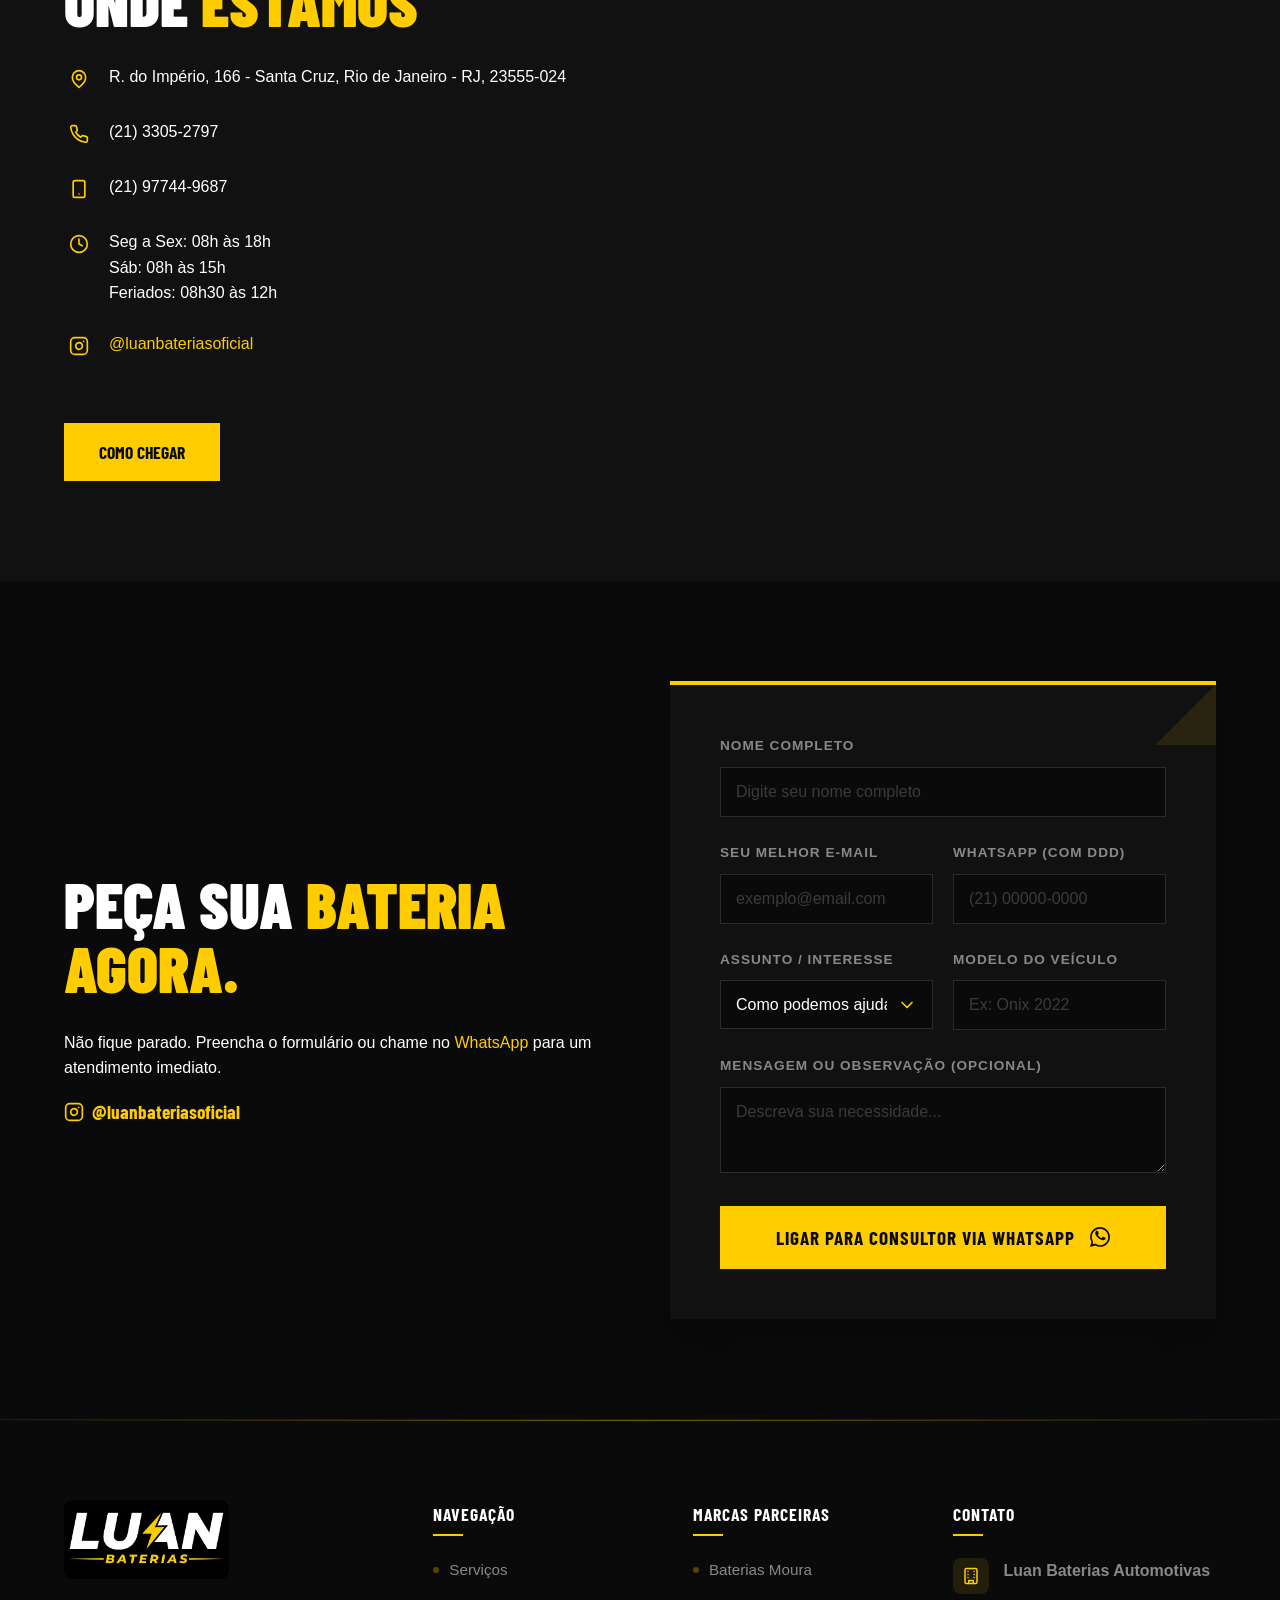
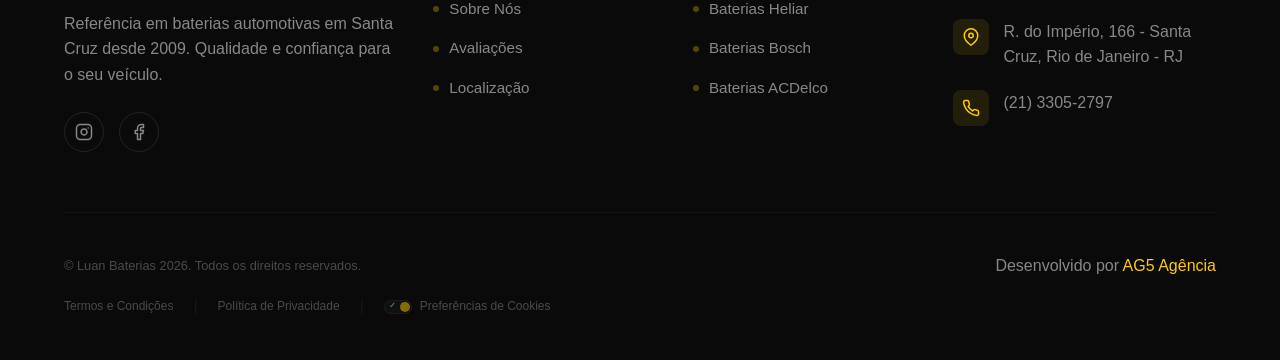
==== commit b9ff3498: "fix: TAG Google" ====
--- a/index.html
+++ b/index.html
@@ -4,6 +4,14 @@
 <head>
     <meta charset="UTF-8">
     <meta name="viewport" content="width=device-width, initial-scale=1.0">
+    
+    <!-- Google Tag Manager -->
+    <script>(function(w,d,s,l,i){w[l]=w[l]||[];w[l].push({'gtm.start':
+    new Date().getTime(),event:'gtm.js'});var f=d.getElementsByTagName(s)[0],
+    j=d.createElement(s),dl=l!='dataLayer'?'&l='+l:'';j.async=true;j.src=
+    'https://www.googletagmanager.com/gtm.js?id='+i+dl;f.parentNode.insertBefore(j,f);
+    })(window,document,'script','dataLayer','GTM-P4M5PRZR');</script>
+    <!-- End Google Tag Manager -->
     
     <!-- SEO & Metadados AG5 -->
     <title>Baterias Automotivas em Santa Cruz, RJ | Luan Baterias</title>
@@ -285,6 +293,10 @@
 </head>
 
 <body>
+    <!-- Google Tag Manager (noscript) -->
+    <noscript><iframe src="https://www.googletagmanager.com/ns.html?id=GTM-P4M5PRZR"
+    height="0" width="0" style="display:none;visibility:hidden"></iframe></noscript>
+    <!-- End Google Tag Manager (noscript) -->
     <nav id="navbar" class="navbar">
         <div class="container nav-container">
             <a href="#" class="logo">
--- a/style.css
+++ b/style.css
@@ -10,6 +10,33 @@
     --font-body: 'Inter', sans-serif;
     --container-width: 1200px;
     --transition: 0.3s cubic-bezier(0.16, 1, 0.3, 1);
+}
+
+/* Animações Simplificadas */
+@keyframes animTicker {
+    0% { transform: translateX(0); }
+    100% { transform: translateX(-50%); }
+}
+
+@keyframes animBrands {
+    0% { transform: translateX(0); }
+    100% { transform: translateX(-50%); }
+}
+
+@keyframes animReviews {
+    0% { transform: translateX(0); }
+    100% { transform: translateX(-50%); }
+}
+
+@keyframes boltPulse {
+    0% { transform: translateY(-50%) scale(1); opacity: 0.05; }
+    50% { transform: translateY(-50%) scale(1.08); opacity: 0.1; }
+    100% { transform: translateY(-50%) scale(1); opacity: 0.05; }
+}
+
+@keyframes fadeIn {
+    0% { opacity: 0; }
+    100% { opacity: 1; }
 }
 
 * {
@@ -346,10 +373,10 @@
 }
 
 .ticker-track {
-    display: flex;
-    width: max-content;
-    animation: ticker 25s linear infinite;
-    will-change: transform;
+    display: flex !important;
+    flex-direction: row !important;
+    width: max-content !important;
+    animation: animTicker 30s linear infinite;
 }
 
 .ticker-track span {
@@ -573,15 +600,11 @@
 }
 
 .marquee-track {
-    display: flex;
-    gap: 30px;
-    animation: marquee 25s linear infinite;
-    width: max-content;
-    will-change: transform;
-}
-
-.marquee-testimonials:hover .marquee-track {
-    animation-play-state: paused;
+    display: flex !important;
+    flex-direction: row !important;
+    gap: 30px !important;
+    animation: animReviews 35s linear infinite;
+    width: max-content !important;
 }
 
 .testimonial-card {
@@ -1038,26 +1061,7 @@
 }
 
 /* Animations */
-@keyframes fadeIn {
-    from { opacity: 0; }
-    to { opacity: 1; }
-}
-
-@keyframes boltPulse {
-    0% { transform: translateY(-50%) scale(1); opacity: 0.05; }
-    50% { transform: translateY(-50%) scale(1.08); opacity: 0.1; }
-    100% { transform: translateY(-50%) scale(1); opacity: 0.05; }
-}
-
-@keyframes ticker {
-    from { transform: translateX(0); }
-    to { transform: translateX(-50%); }
-}
-
-@keyframes marquee {
-    from { transform: translateX(0); }
-    to { transform: translateX(-50%); }
-}
+/* Animation Reset */
 
 .reveal {
     opacity: 0;
@@ -1088,15 +1092,11 @@
 }
 
 .carousel-track {
-    display: flex;
-    gap: 30px;
-    animation: marqueeBrands 25s linear infinite;
-    width: max-content;
-    will-change: transform;
-}
-
-.carousel-track:hover {
-    animation-play-state: paused;
+    display: flex !important;
+    flex-direction: row !important;
+    gap: 30px !important;
+    animation: animBrands 40s linear infinite;
+    width: max-content !important;
 }
 
 .battery-card {
@@ -1158,10 +1158,7 @@
     color: var(--accent);
 }
 
-@keyframes marqueeBrands {
-    from { transform: translateX(0); }
-    to { transform: translateX(-50%); }
-}
+/* Mobile definitions */
 
 /* Mobile */
 @media (max-width: 992px) {
@@ -1446,33 +1443,4 @@
 }
 
 /* PageSpeed/Accessibility fix: respeitar preferência do usuário por menos movimento */
-@media (prefers-reduced-motion: reduce) {
-    *,
-    *::before,
-    *::after {
-        animation-duration: 0.01ms !important;
-        animation-iteration-count: 1 !important;
-        transition-duration: 0.01ms !important;
-    }
-
-    .ticker-track,
-    .carousel-track,
-    .marquee-track {
-        animation: none !important;
-    }
-
-    .logo {
-        opacity: 1 !important;
-        animation: none !important;
-    }
-
-    .animate-on-load {
-        opacity: 1 !important;
-        transform: none !important;
-    }
-
-    .reveal {
-        opacity: 1 !important;
-        transform: none !important;
-    }
-}
+/* Removed prefers-reduced-motion block for diagnostic */
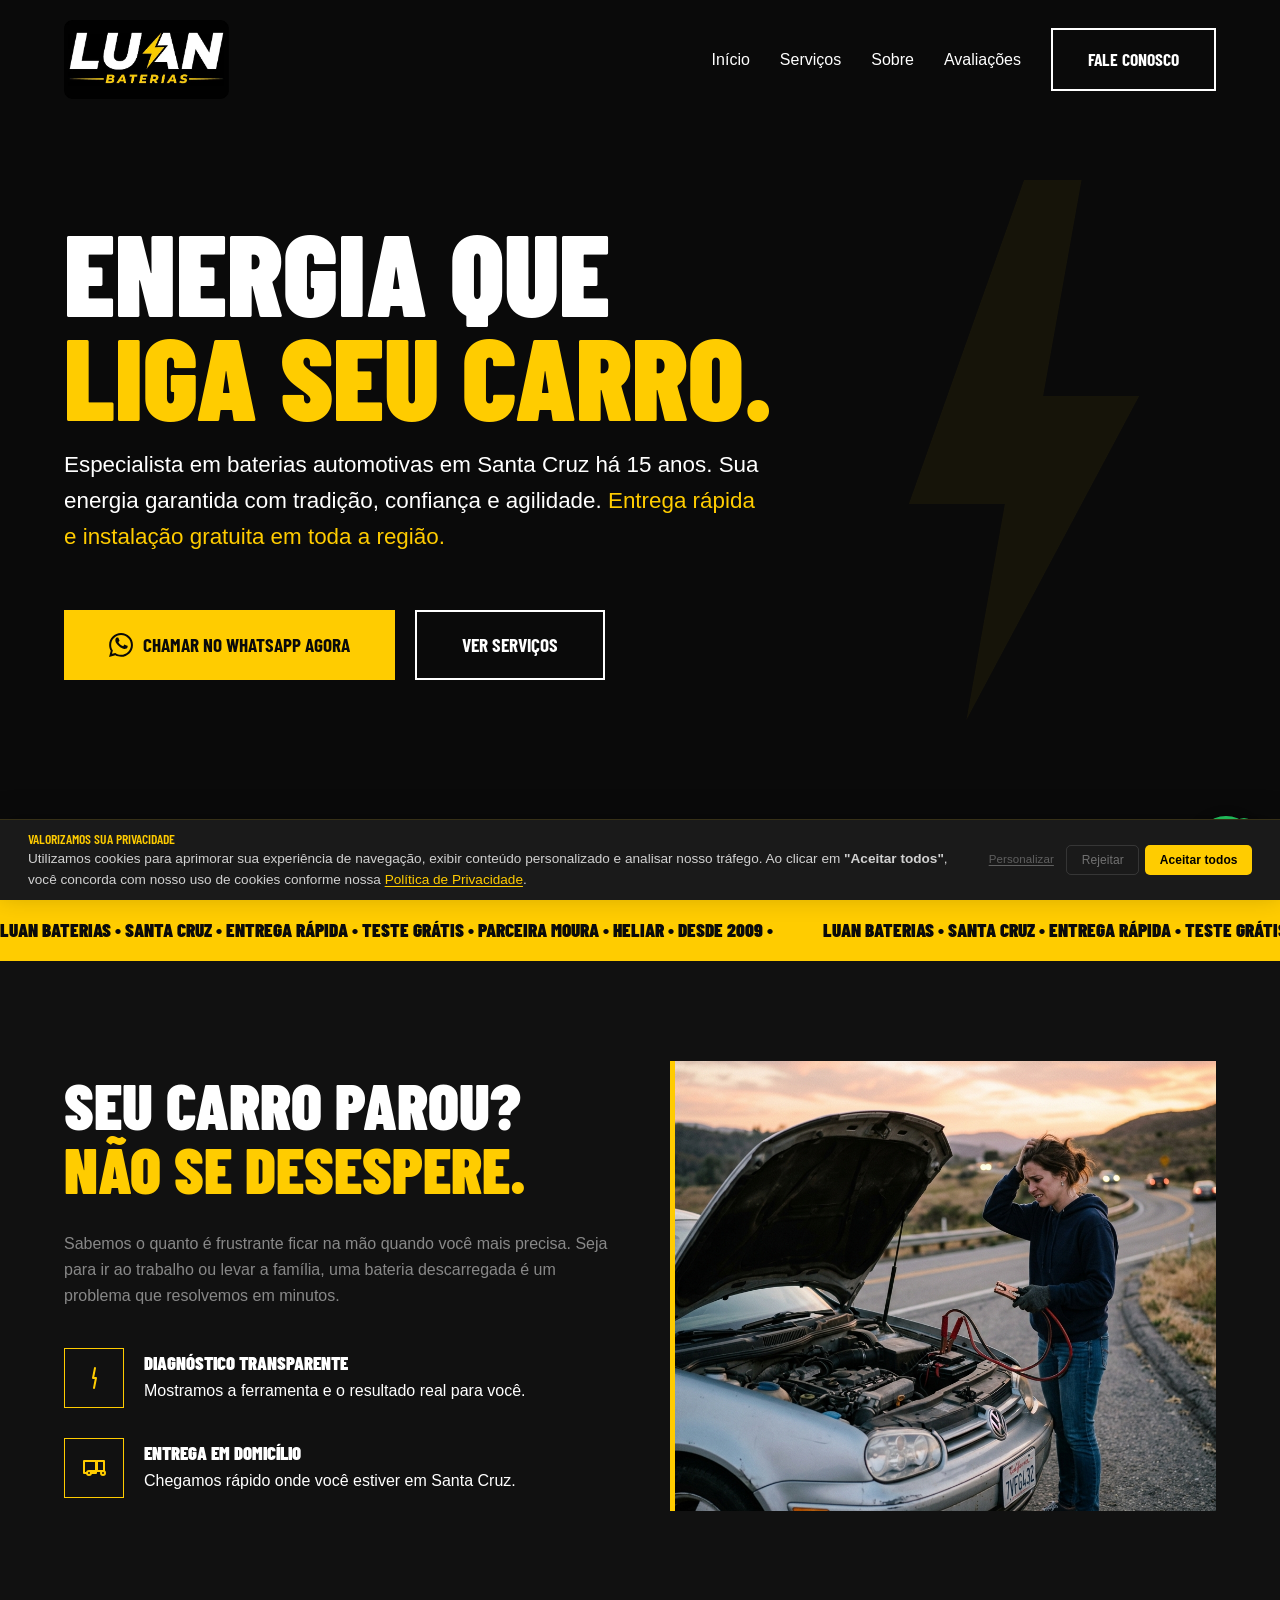
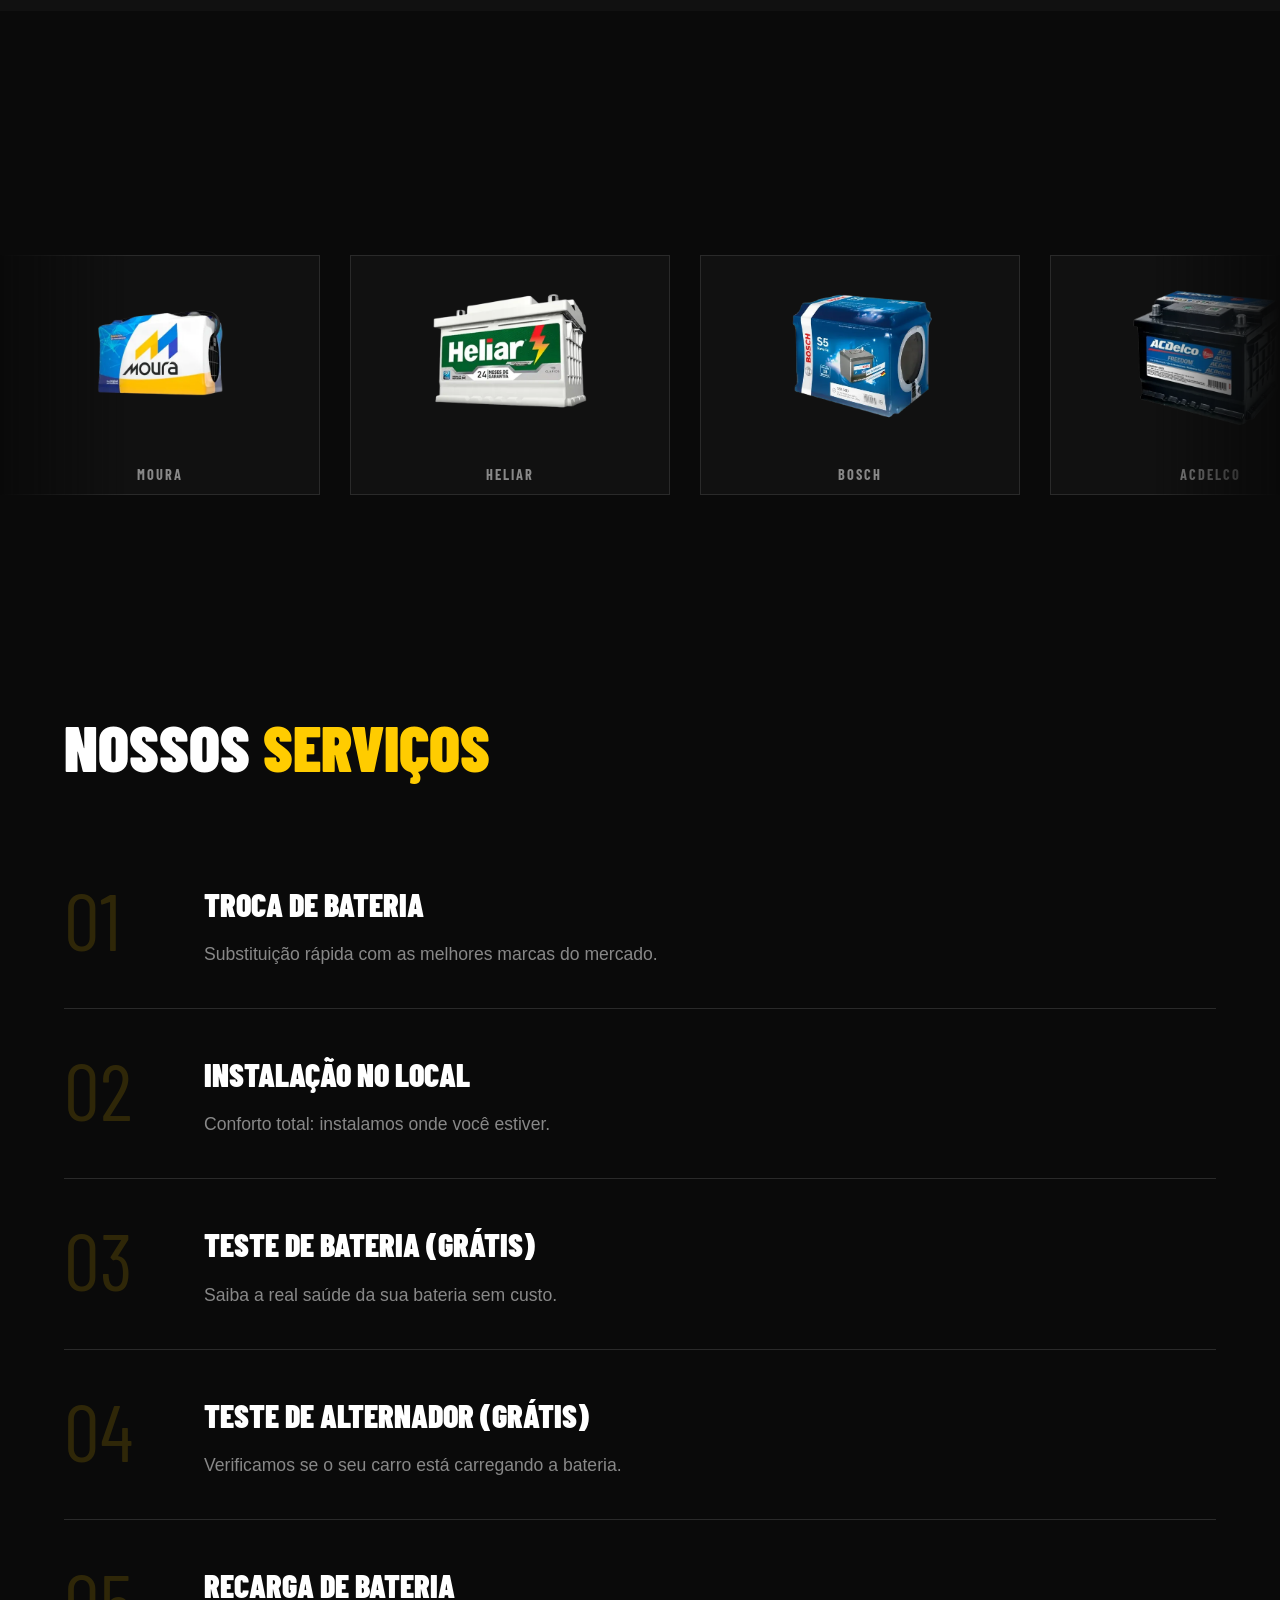
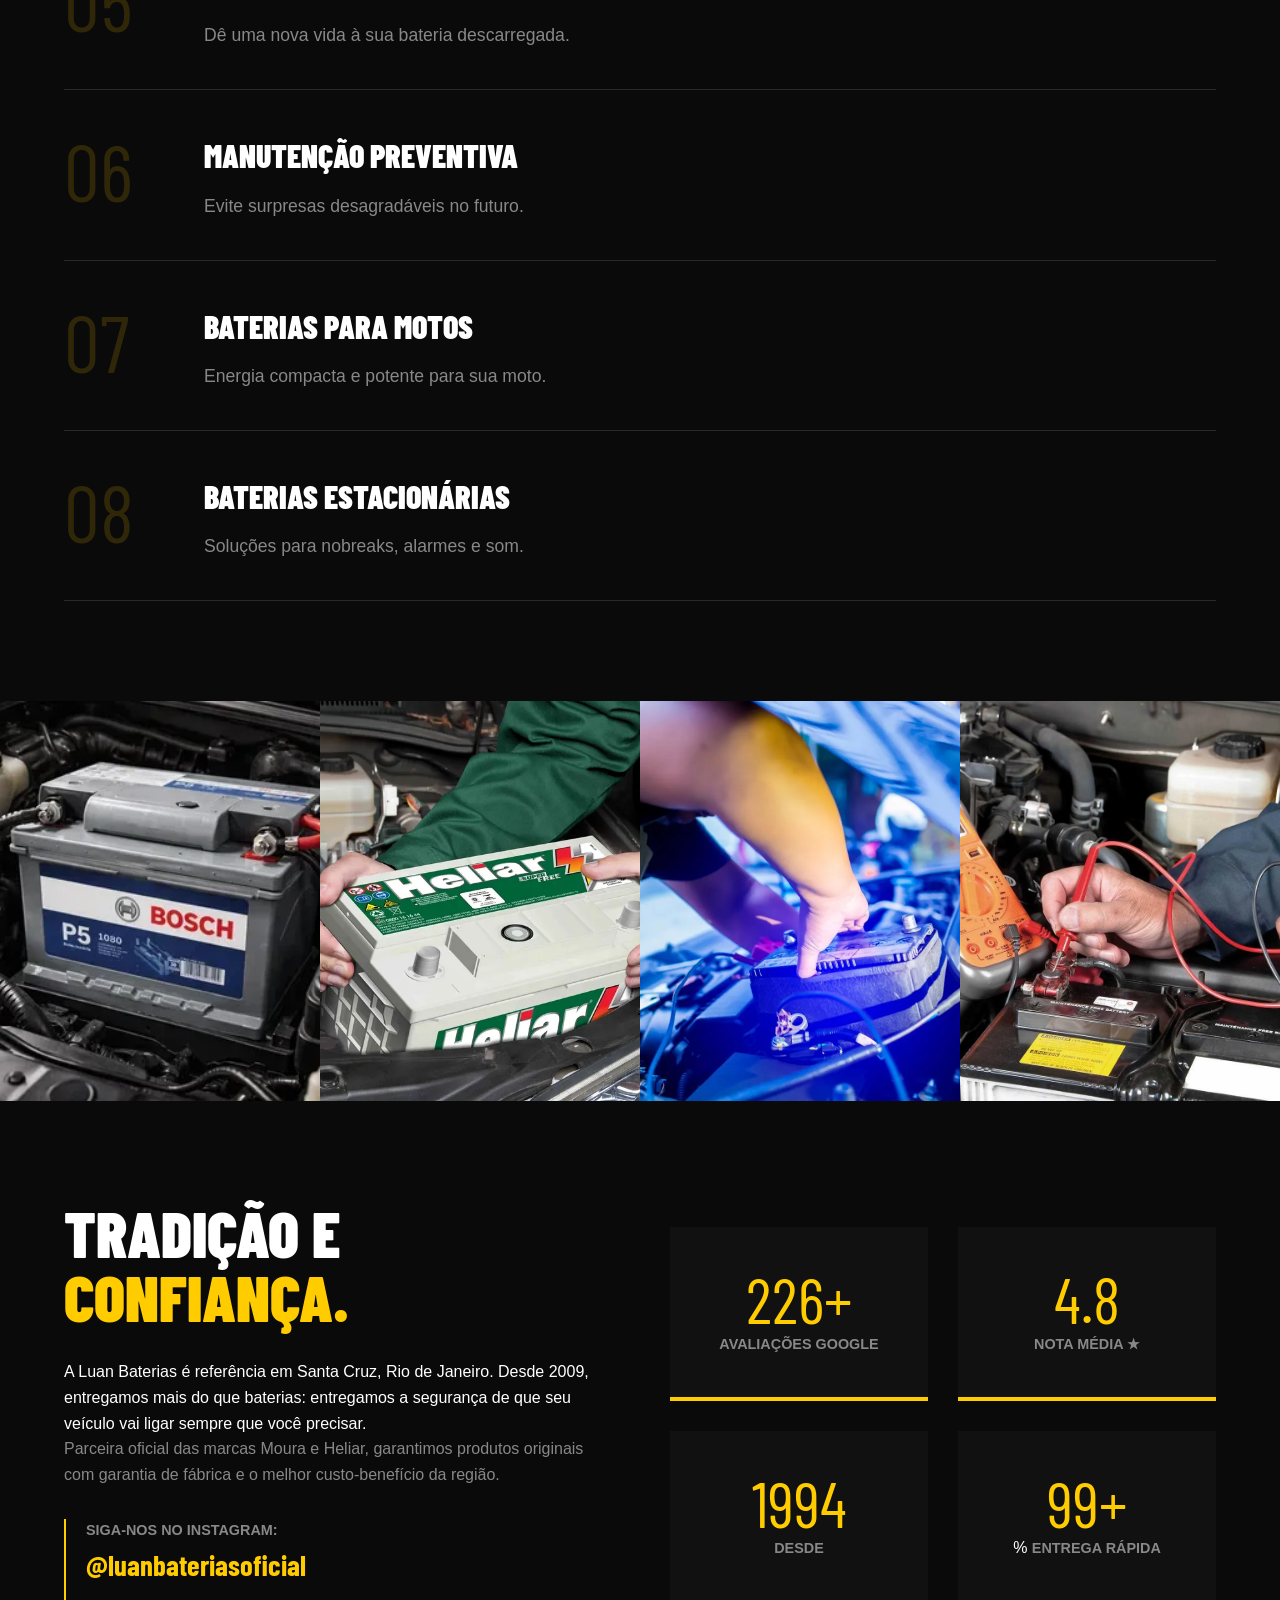
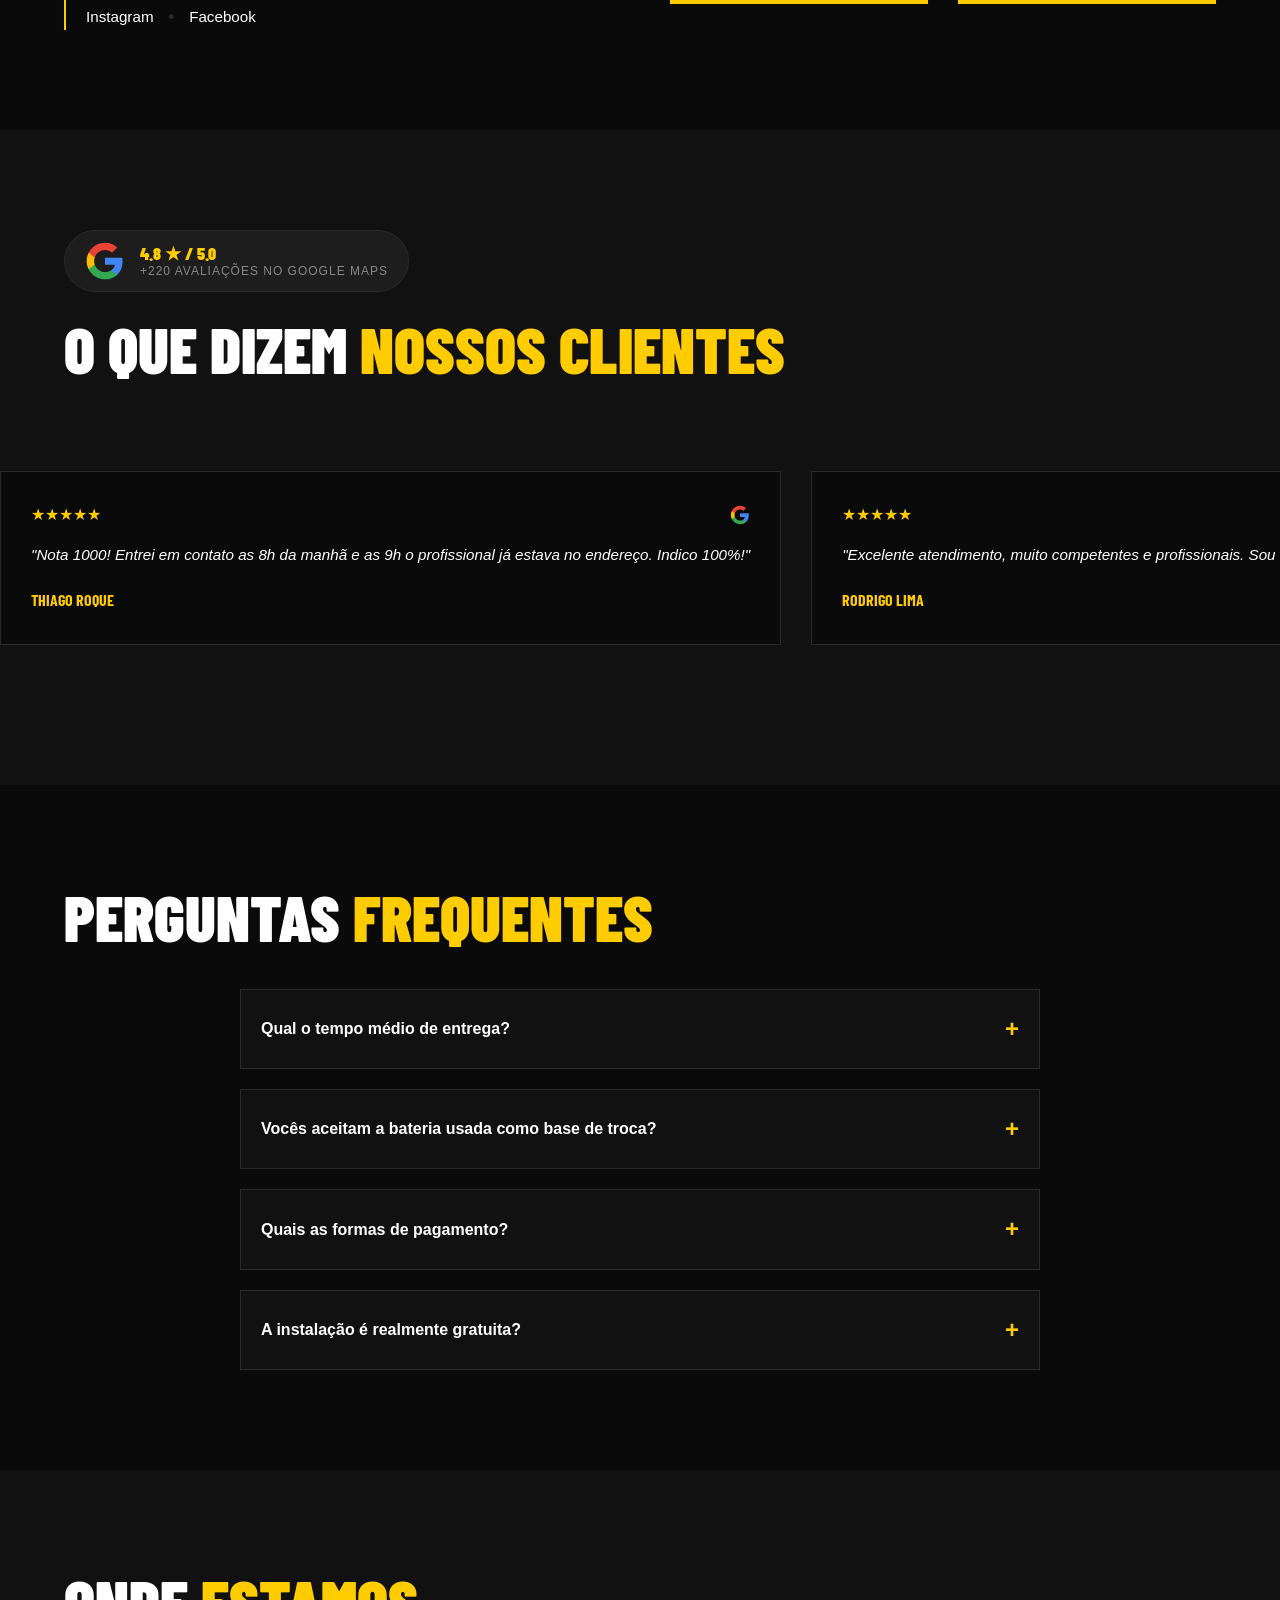
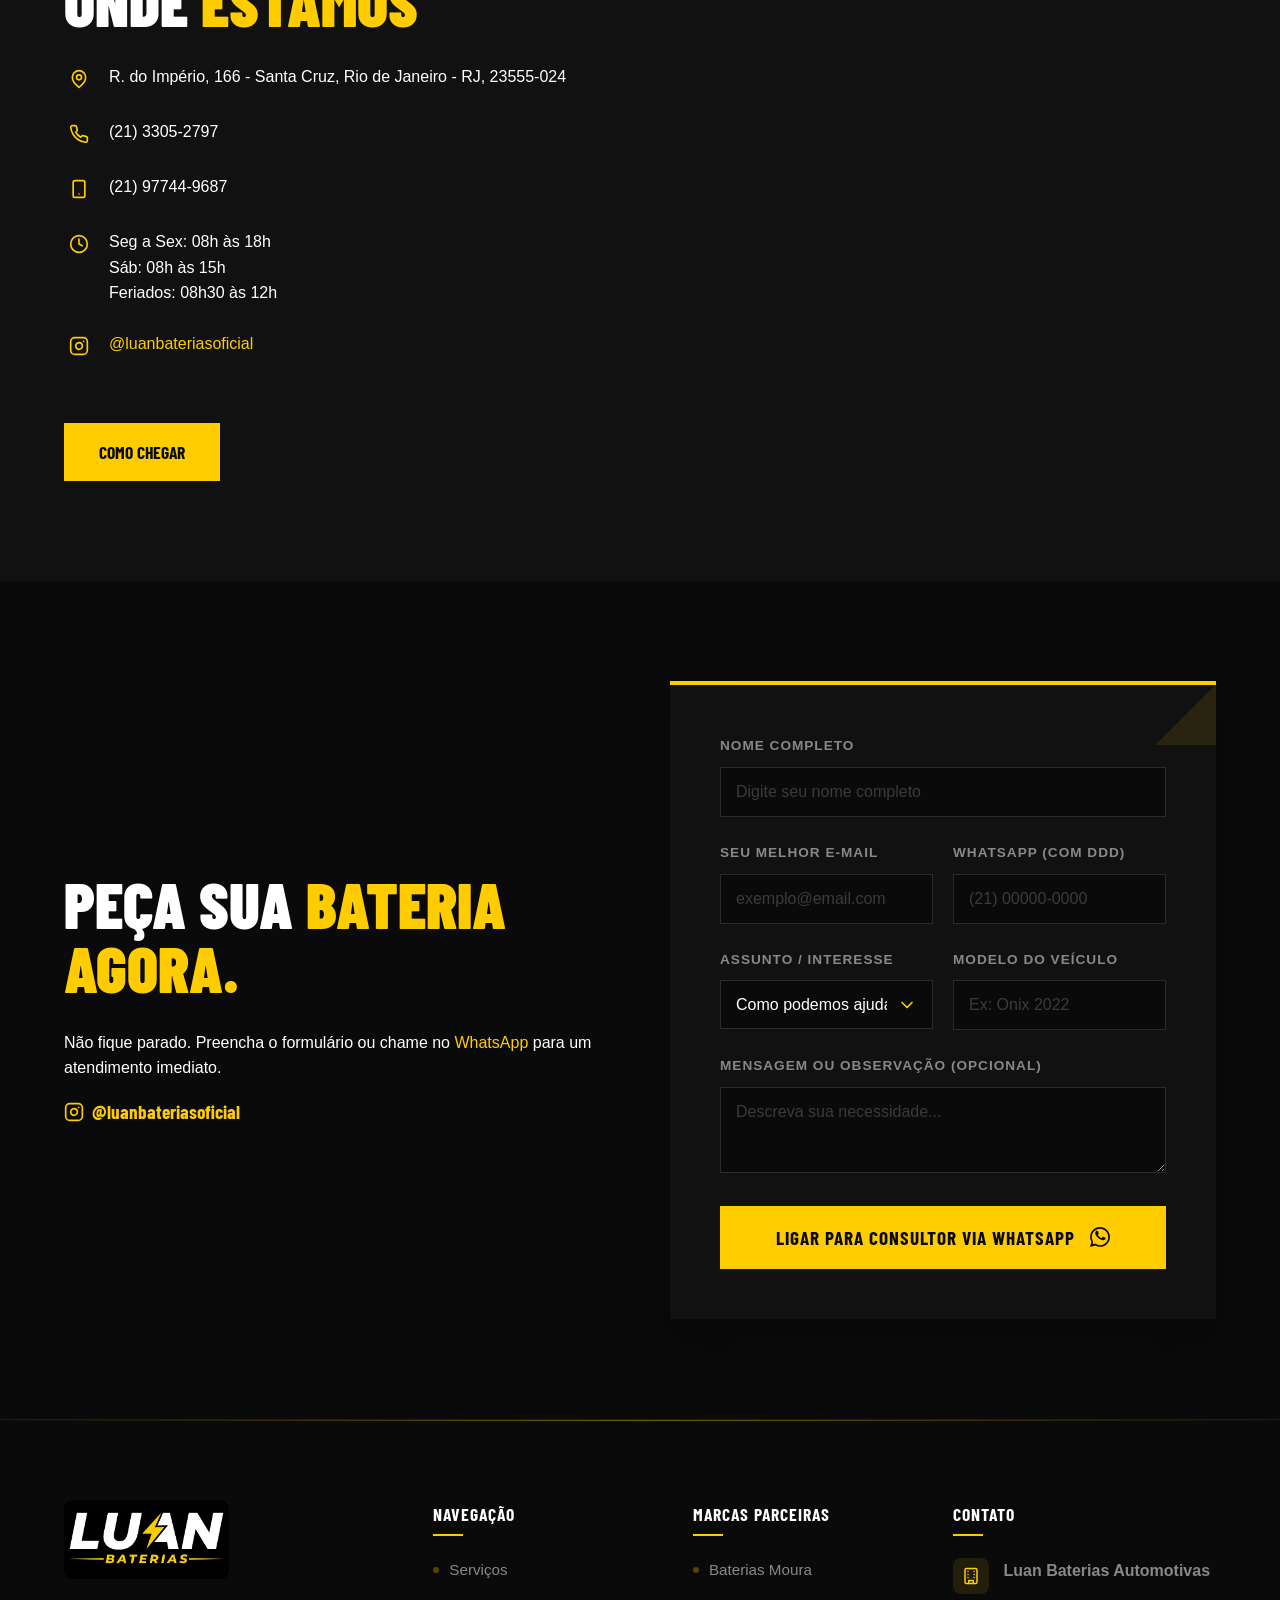
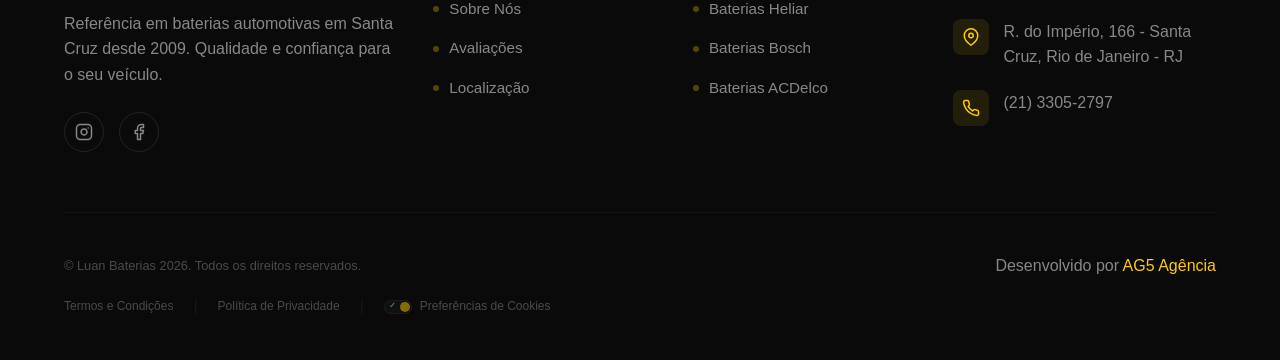
==== commit 291f88d1: "fix: aj" ====
--- a/index.html
+++ b/index.html
@@ -342,7 +342,7 @@
             <h1 class="hero-title animate-on-load">ENERGIA QUE <br><span class="text-accent">LIGA SEU CARRO.</span></h1>
             <h2 class="hero-subtitle animate-on-load">Especialista em baterias automotivas em Santa Cruz há 15 anos. Sua energia garantida com tradição, confiança e agilidade. <span class="text-accent">Entrega rápida e instalação gratuita em toda a região.</span></h2>
             <div class="hero-ctas animate-on-load">
-                <a href="https://wa.me/5521977449687" target="_blank" rel="noopener noreferrer" class="btn btn-primary">
+                <a href="https://wa.me/5521977449687?text=Olá, vim através do site e gostaria de uma informação." target="_blank" rel="noopener noreferrer" class="btn btn-primary">
                     <svg width="24" height="24" viewBox="0 0 24 24" fill="currentColor">
                         <path
                             d="M.057 24l1.687-6.163c-1.041-1.804-1.588-3.849-1.587-5.946.003-6.556 5.338-11.891 11.893-11.891 3.181.001 6.167 1.24 8.413 3.488 2.245 2.248 3.481 5.236 3.48 8.414-.003 6.557-5.338 11.892-11.893 11.892-1.99-.001-3.951-.5-5.688-1.448l-6.305 1.654zm6.597-3.807c1.676.995 3.276 1.591 5.392 1.592 5.448 0 9.886-4.434 9.889-9.885.002-5.462-4.415-9.89-9.881-9.892-5.452 0-9.887 4.434-9.889 9.884 0 2.225.569 3.946 1.694 5.492l-.936 3.422 3.531-.925zm11.367-7.563c-.303-.151-1.793-.884-2.071-.985-.278-.102-.48-.151-.681.151-.202.303-.783.985-.959 1.186-.177.202-.354.227-.657.076-.303-.151-1.28-.472-2.439-1.506-.902-.804-1.51-1.797-1.687-2.1-.177-.303-.019-.467.132-.617.136-.135.303-.354.455-.53.151-.177.202-.303.303-.505.102-.202.051-.379-.025-.53-.076-.151-.681-1.642-.933-2.248-.246-.591-.498-.511-.681-.521-.175-.01-.377-.012-.578-.012-.202 0-.53.076-.807.379-.278.303-1.061 1.036-1.061 2.527 0 1.491 1.086 2.93 1.238 3.132.151.202 2.136 3.262 5.176 4.57.723.311 1.288.497 1.727.636.726.231 1.386.199 1.908.121.582-.087 1.793-.733 2.046-1.441.252-.708.252-1.314.177-1.441-.075-.127-.278-.202-.581-.353z" />
@@ -904,7 +904,7 @@
         <div class="container split-layout">
             <div class="cta-text reveal">
                 <h2 class="section-title">PEÇA SUA <span class="text-accent">BATERIA AGORA.</span></h2>
-                <p>Não fique parado. Preencha o formulário ou chame no <a href="https://wa.me/5521977449687?text=Olá, vim através do site e gostaria de um orçamento imediato." target="_blank" rel="noopener noreferrer" class="text-accent font-bold">WhatsApp</a> para um atendimento imediato.</p>
+                <p>Não fique parado. Preencha o formulário ou chame no <a href="https://wa.me/5521977449687?text=Olá, vim através do site e gostaria de uma informação." target="_blank" rel="noopener noreferrer" class="text-accent font-bold">WhatsApp</a> para um atendimento imediato.</p>
                 <div class="instagram-cta mt-1">
                     <a href="https://www.instagram.com/luanbateriasoficial" target="_blank" rel="noopener noreferrer" class="mention-handle" style="font-size: 1.2rem; display: flex; align-items: center; gap: 8px;">
                         <svg width="20" height="20" viewBox="0 0 24 24" fill="none" stroke="currentColor" stroke-width="2" stroke-linecap="round" stroke-linejoin="round"><rect x="2" y="2" width="20" height="20" rx="5" ry="5"></rect><path d="M16 11.37A4 4 0 1 1 12.63 8 4 4 0 0 1 16 11.37z"></path><line x1="17.5" y1="6.5" x2="17.51" y2="6.5"></line></svg>
@@ -1035,7 +1035,7 @@
                         </div>
                         <p class="text-white" style="font-weight: 700; font-size: 1rem;">Luan Baterias Automotivas</p>
                     </a>
-                    <a href="https://www.google.com/maps?sca_esv=3468db4eb512e84b&output=search&q=luan+baterias+santa+cruz&source=lnms&fbs=[base64]&entry=mc&ved=1t:200715&ictx=111"
+                    <a href="https://www.google.com/maps/dir//Luan+Baterias+Automotivas+em+Santa+Cruz+-+R.+do+Imp%C3%A9rio,+166+-+Santa+Cruz,+Rio+de+Janeiro+-+RJ,+23555-024/@-22.9149676,-43.6902243,17z/data=!3m1!5s0x9bfa457149663d:0x95a31bc519adfc7b!4m16!1m7!3m6!1s0x9bfa45711ff0f3:0x2fdcfaf7281d0193!2sLuan+Baterias+Automotivas+em+Santa+Cruz!8m2!3d-22.9149676!4d-43.6876494!16s%2Fg%2F1ptvzj4ry!4m7!1m0!1m5!1m1!1s0x9bfa45711ff0f3:0x2fdcfaf7281d0193!2m2!1d-43.6876494!2d-22.9149676?entry=ttu&g_ep=EgoyMDI2MDUwMi4wIKXMDSoASAFQAw%3D%3D"
                         target="_blank" rel="noopener noreferrer" class="footer-contact-item">
                         <div class="footer-contact-icon">
                             <svg width="18" height="18" viewBox="0 0 24 24" fill="none" stroke="currentColor"
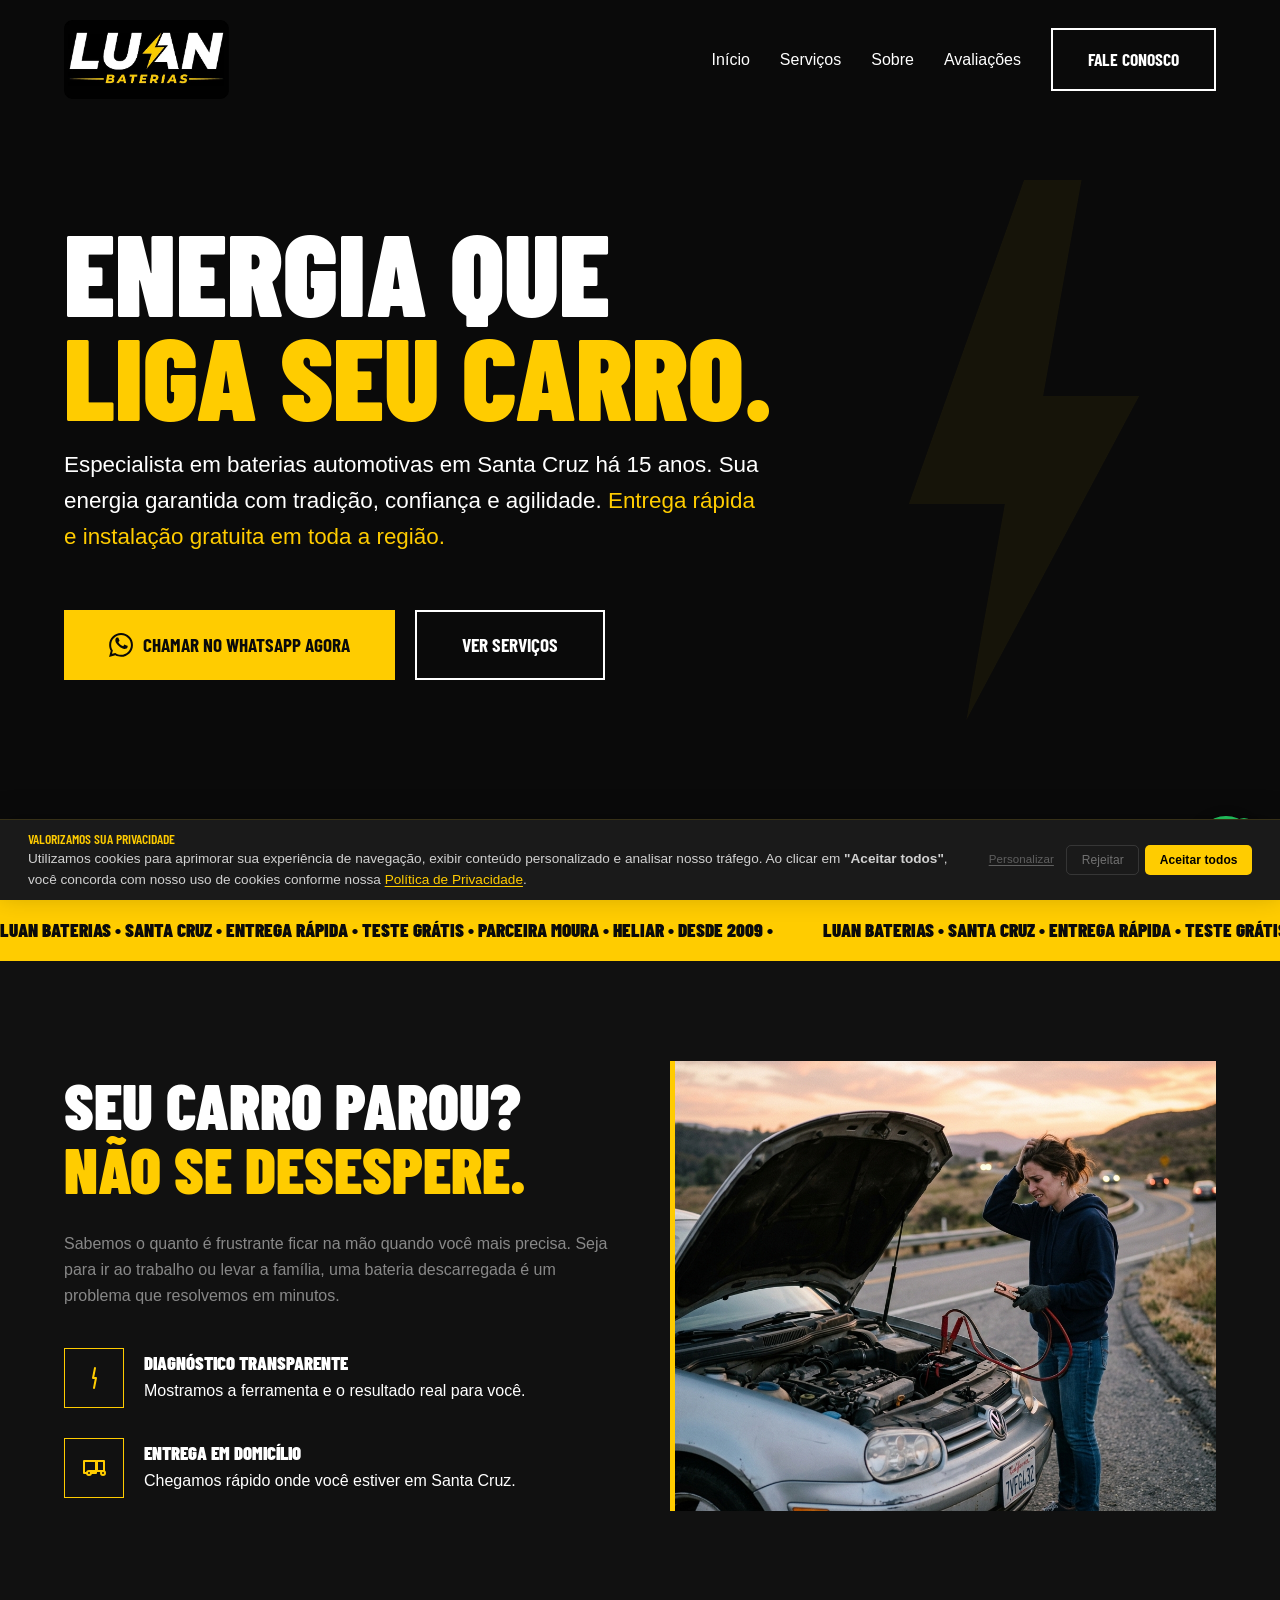
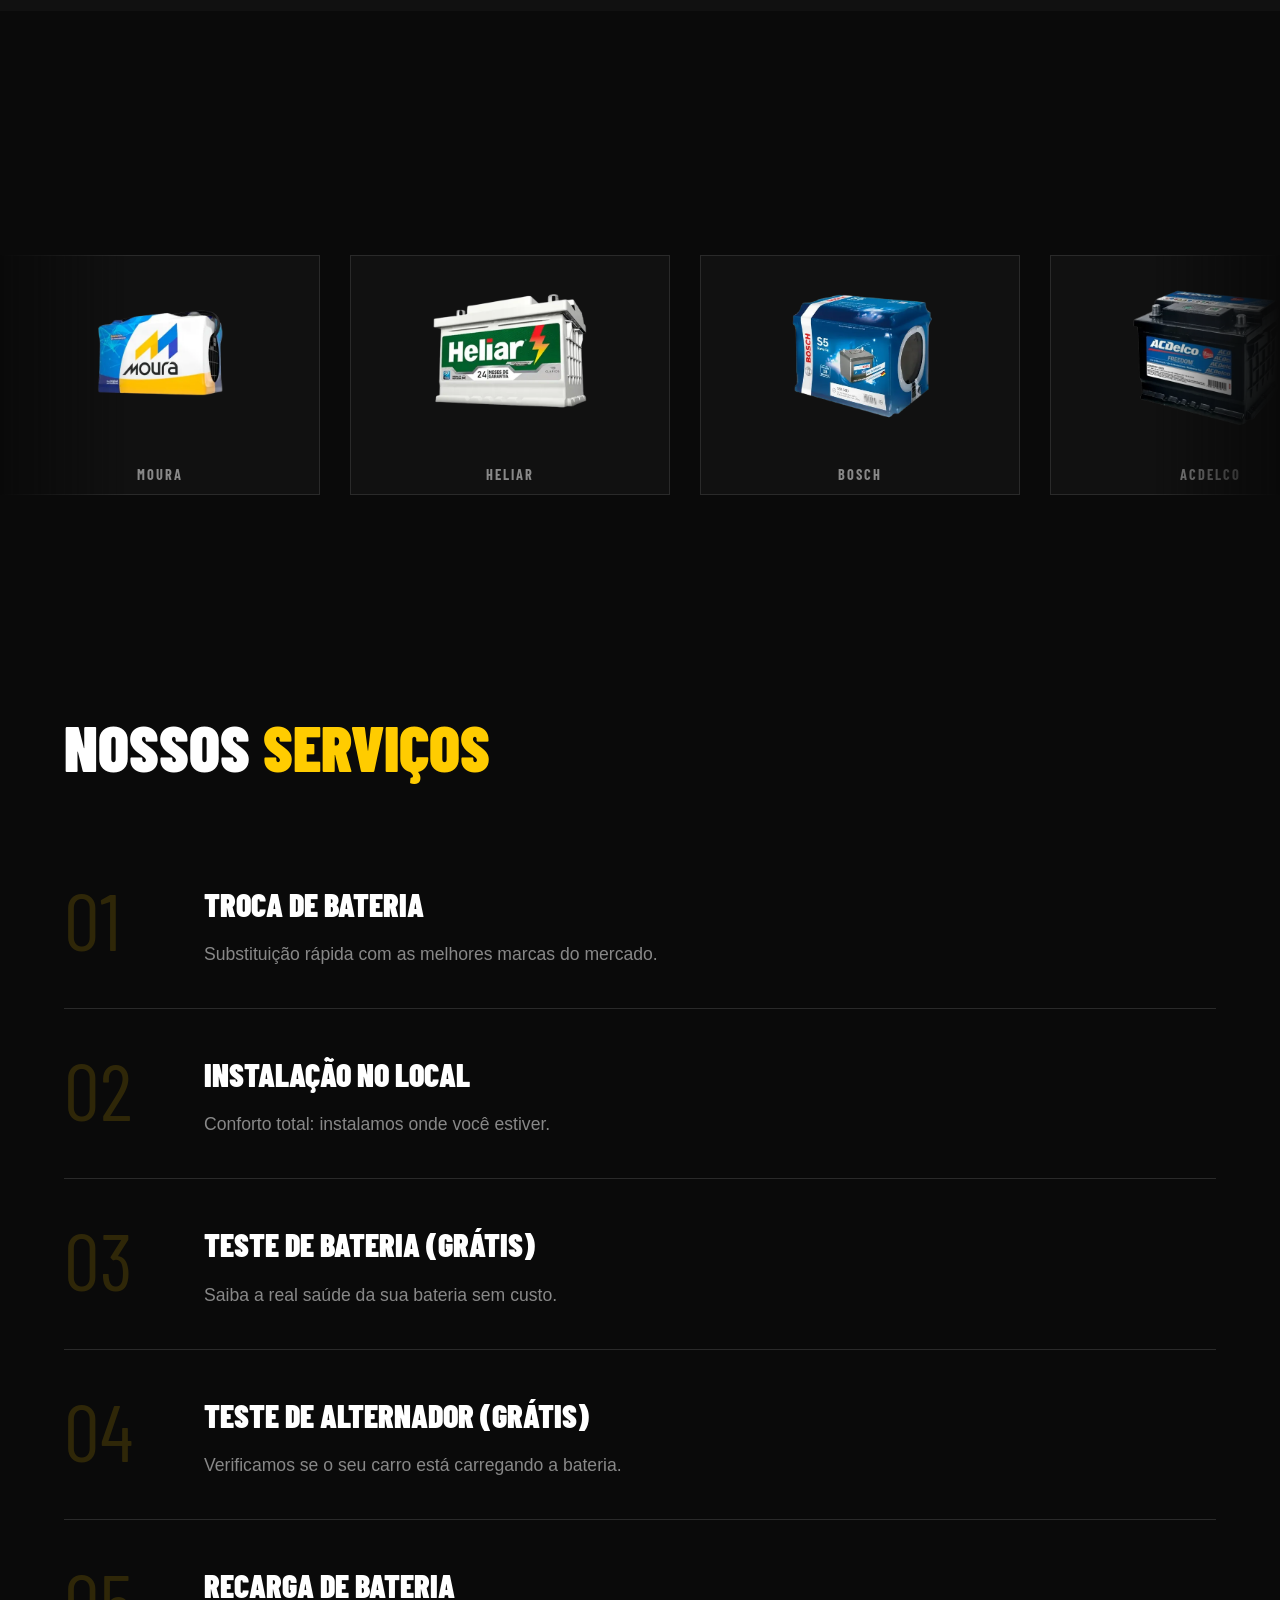
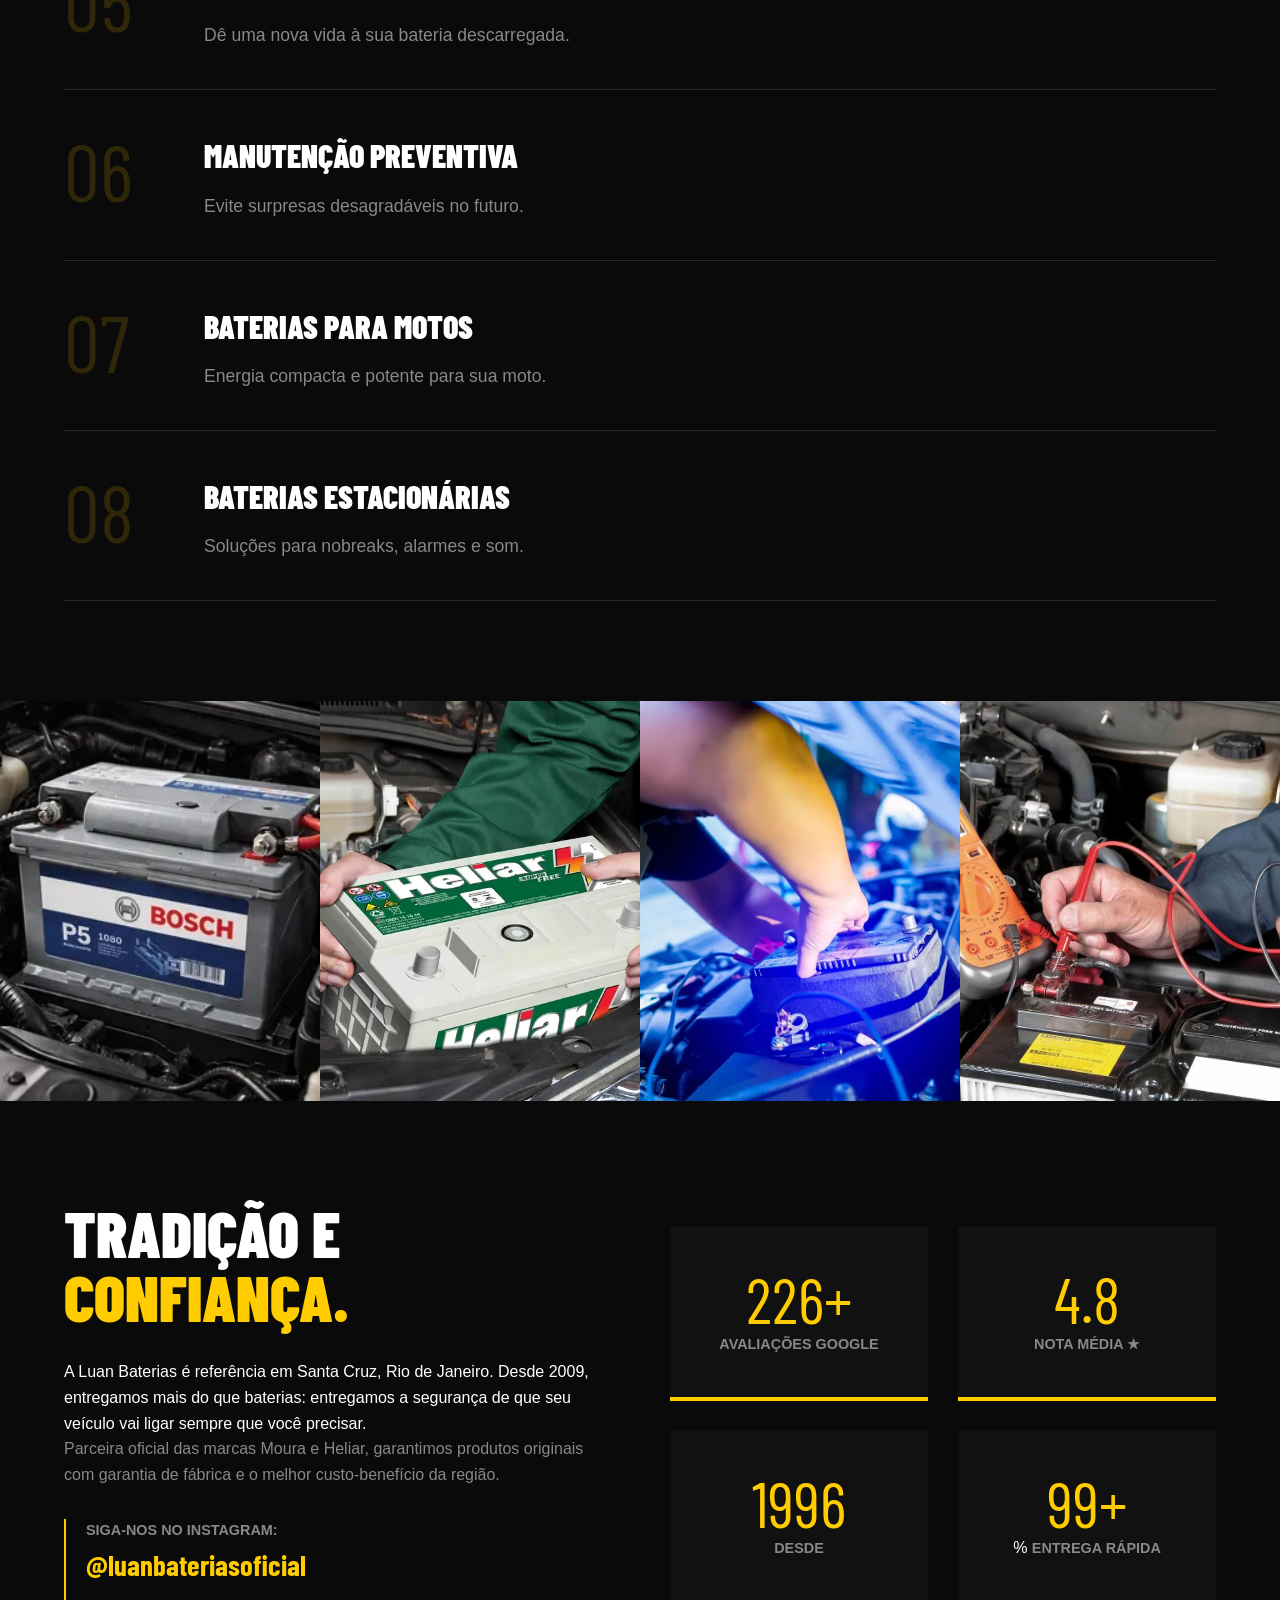
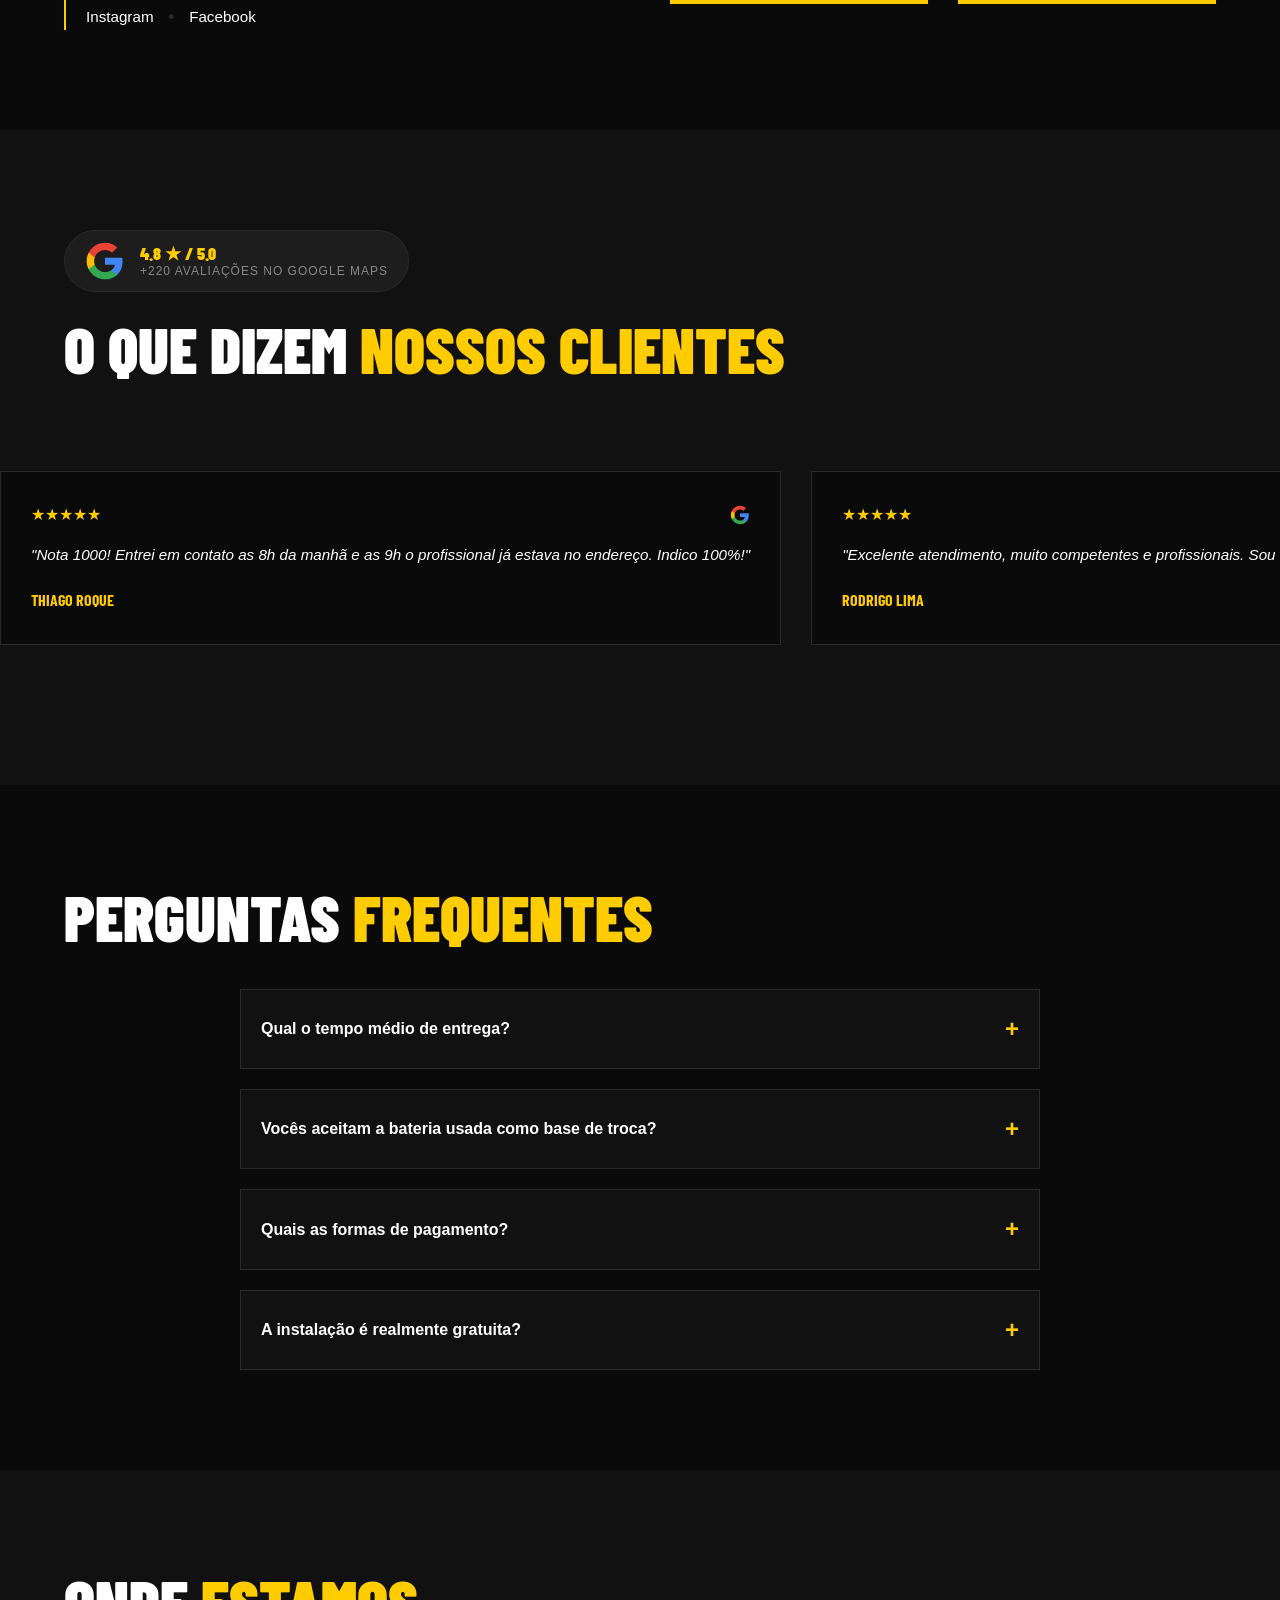
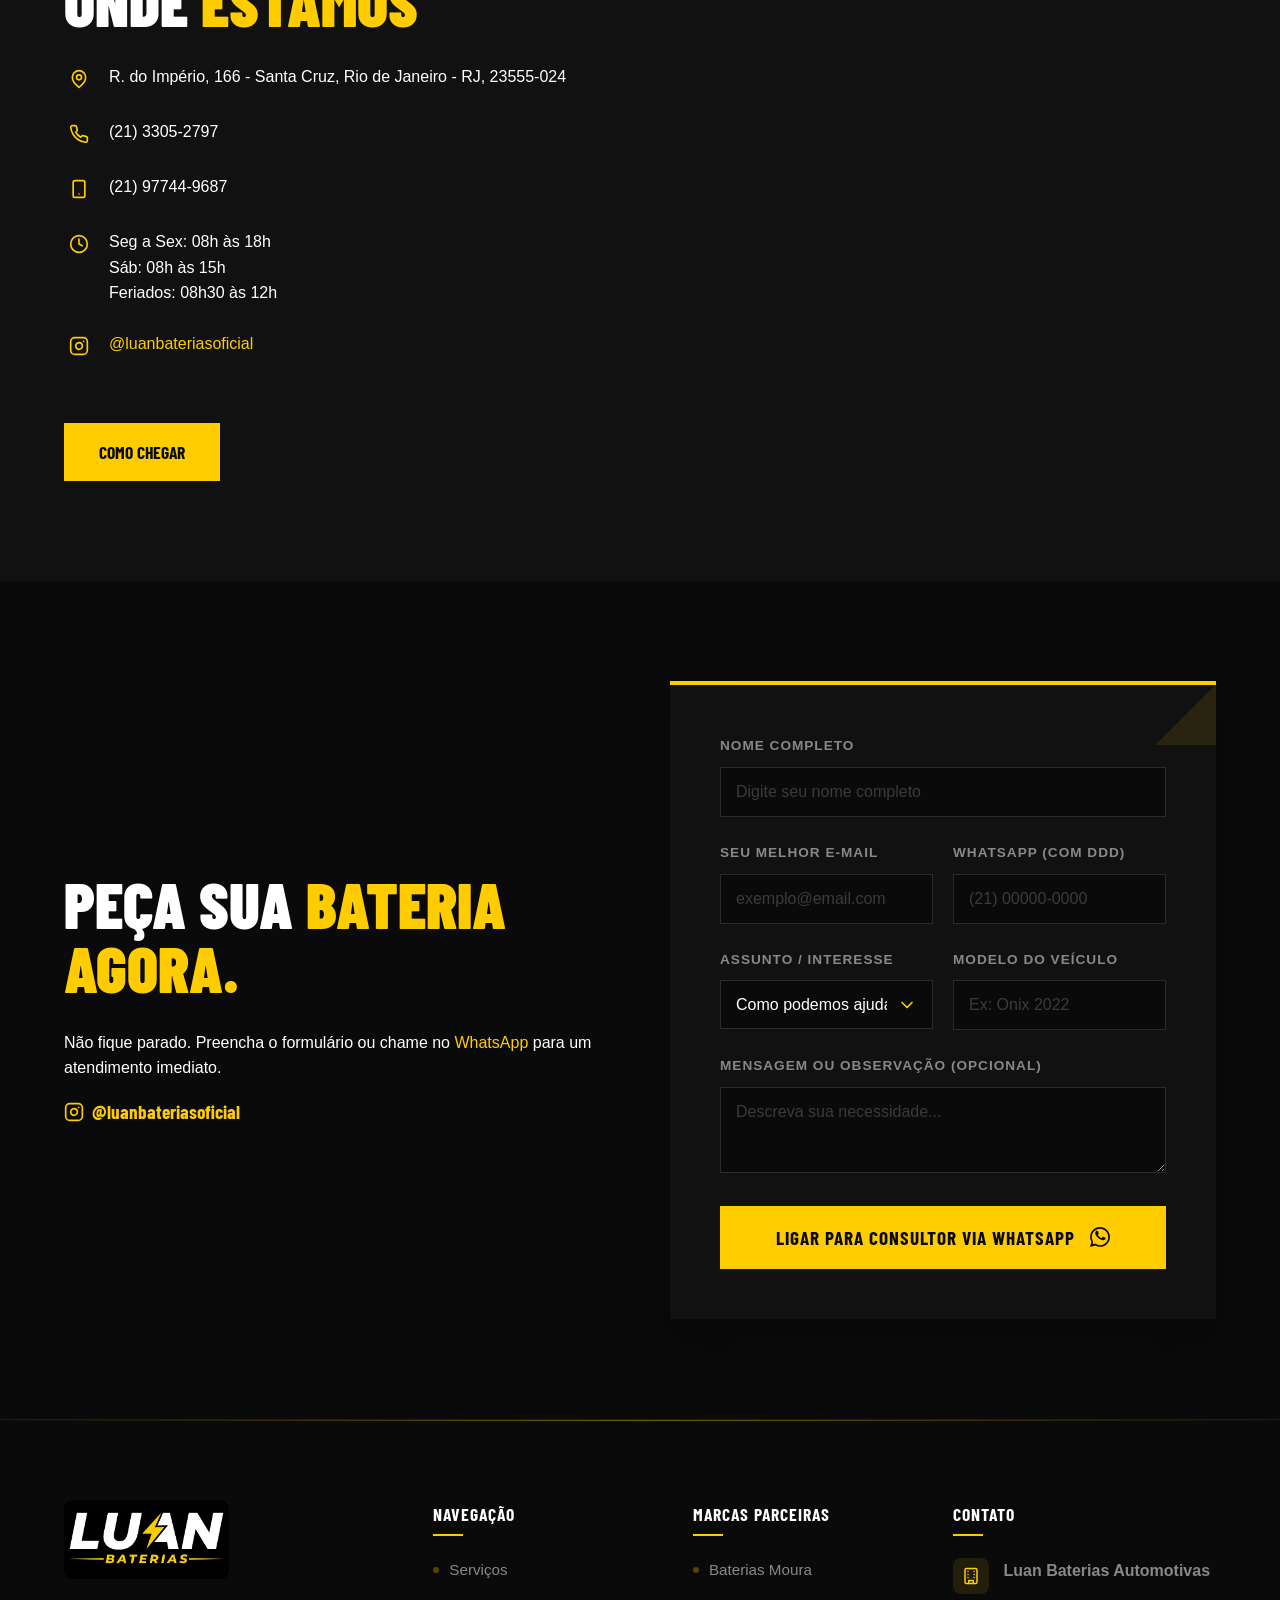
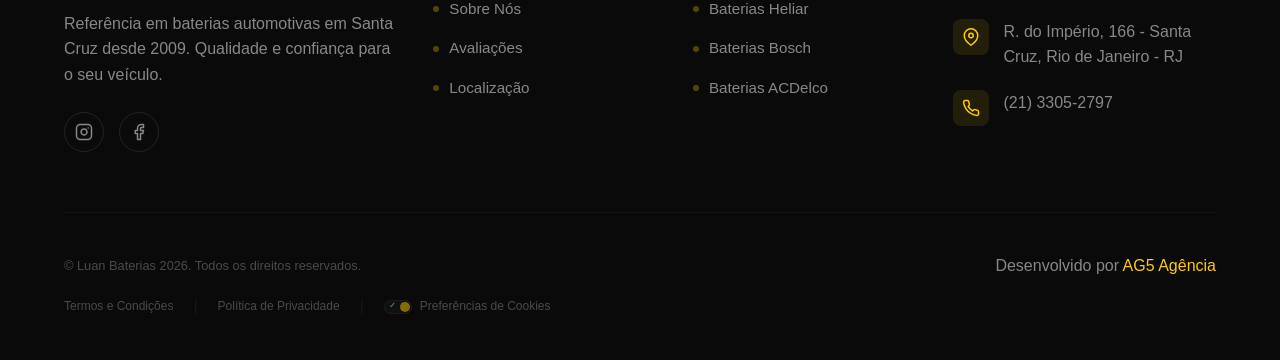
==== commit c02ab06c: "FIX: AJ" ====
--- a/index.html
+++ b/index.html
@@ -887,7 +887,7 @@
                         <p><a href="https://www.instagram.com/luanbateriasoficial" target="_blank" rel="noopener noreferrer" class="text-accent font-bold">@luanbateriasoficial</a></p>
                     </div>
                 </div>
-                <a href="https://maps.app.goo.gl/N2wtclOzfbANNFamp" target="_blank" rel="noopener noreferrer" class="btn btn-primary mt-2">Como
+                <a href="https://www.google.com/maps/dir//Luan+Baterias+Automotivas+em+Santa+Cruz+-+R.+do+Imp%C3%A9rio,+166+-+Santa+Cruz,+Rio+de+Janeiro+-+RJ,+23555-024/@-22.9149676,-43.6902243,17z/data=!3m1!5s0x9bfa457149663d:0x95a31bc519adfc7b!4m16!1m7!3m6!1s0x9bfa45711ff0f3:0x2fdcfaf7281d0193!2sLuan+Baterias+Automotivas+em+Santa+Cruz!8m2!3d-22.9149676!4d-43.6876494!16s%2Fg%2F1ptvzj4ry!4m7!1m0!1m5!1m1!1s0x9bfa45711ff0f3:0x2fdcfaf7281d0193!2m2!1d-43.6876494!2d-22.9149676?entry=ttu&g_ep=EgoyMDI2MDUwMi4wIKXMDSoASAFQAw%3D%3D" target="_blank" rel="noopener noreferrer" class="btn btn-primary mt-2">Como
                     Chegar</a>
             </div>
             <div class="location-map reveal">
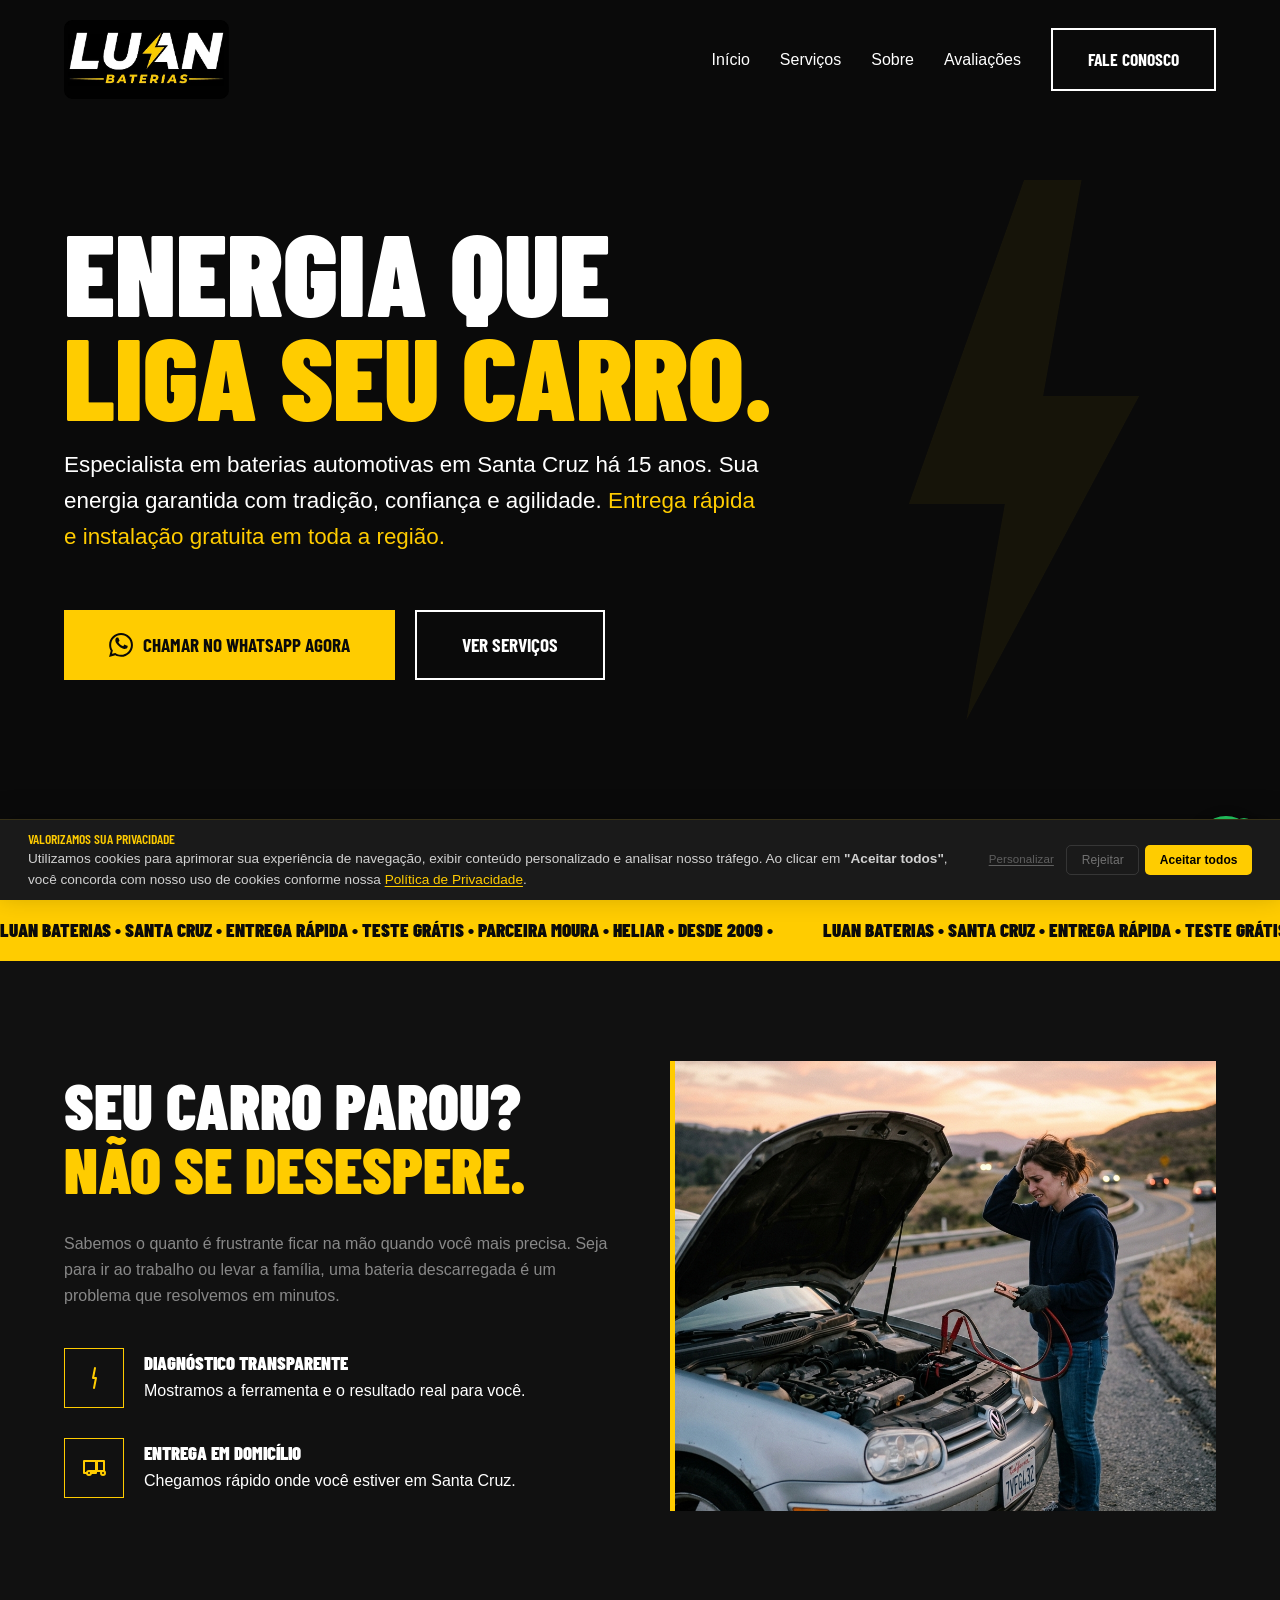
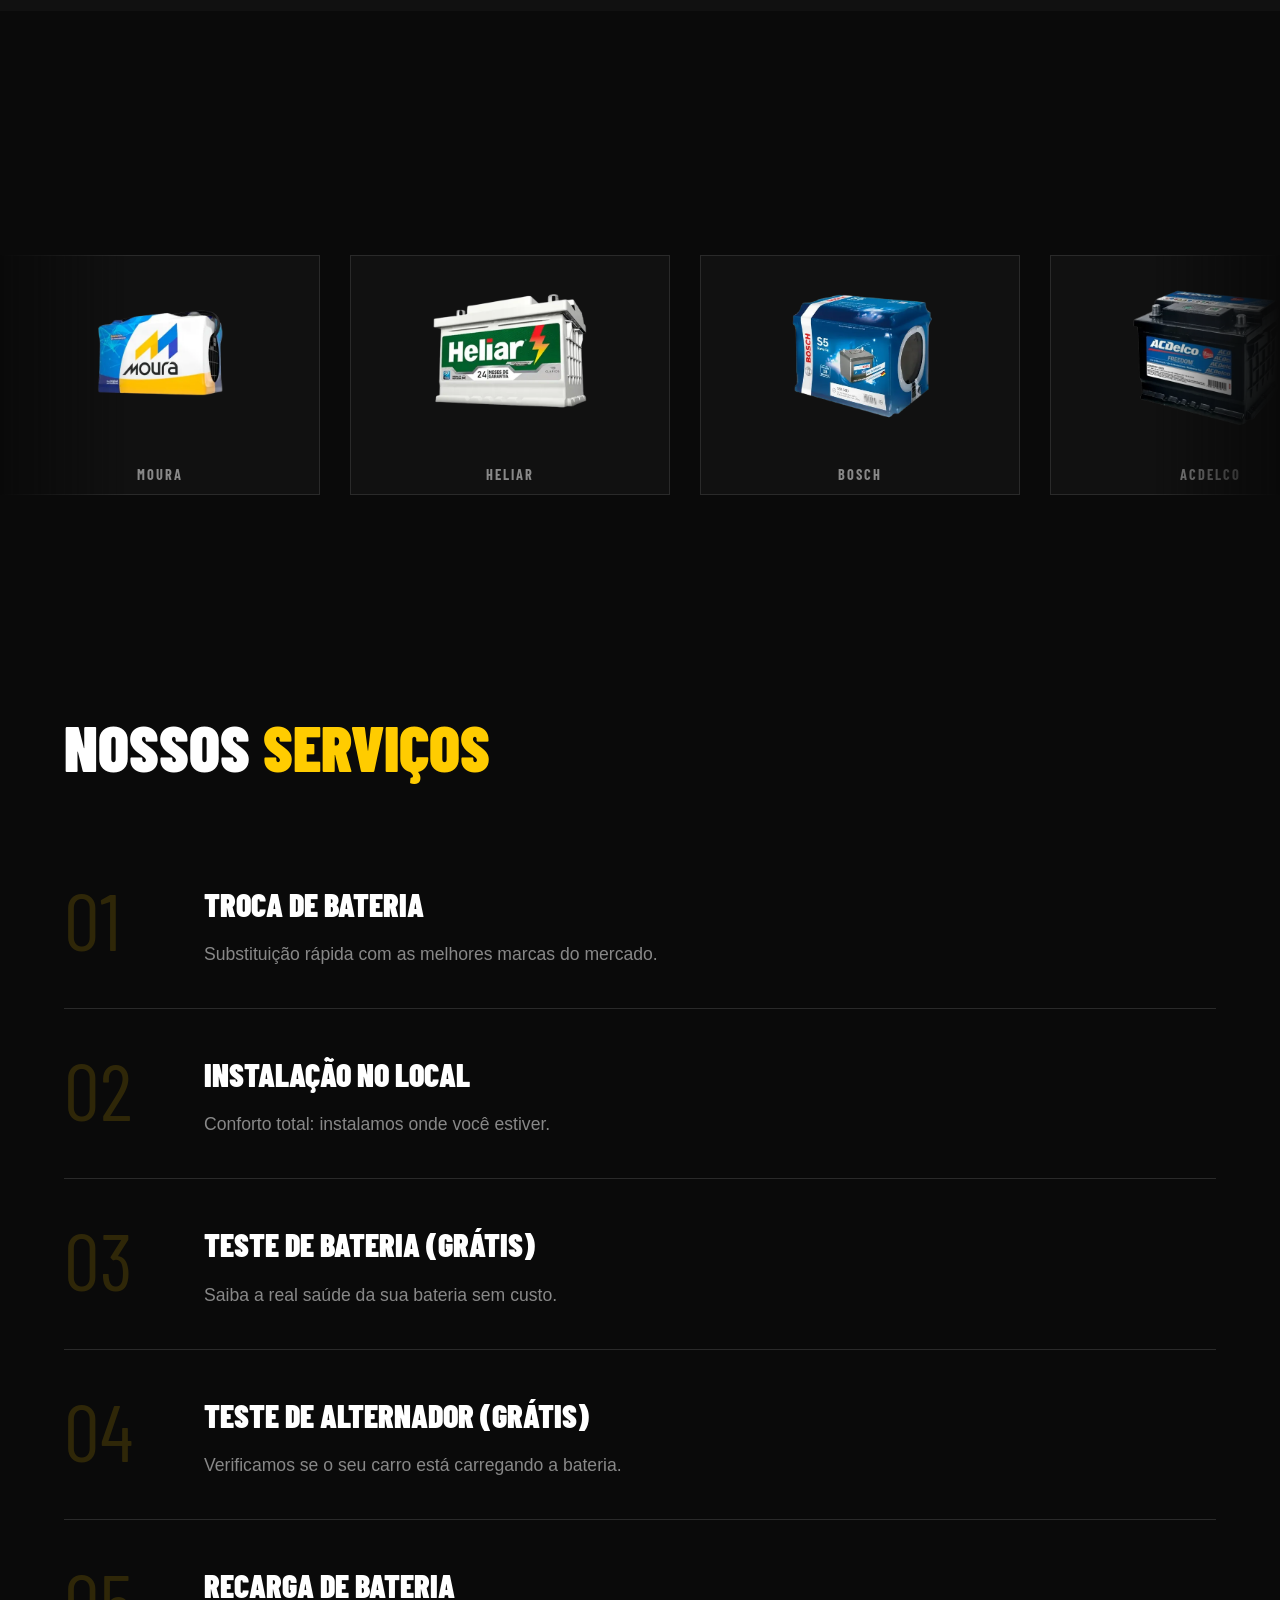
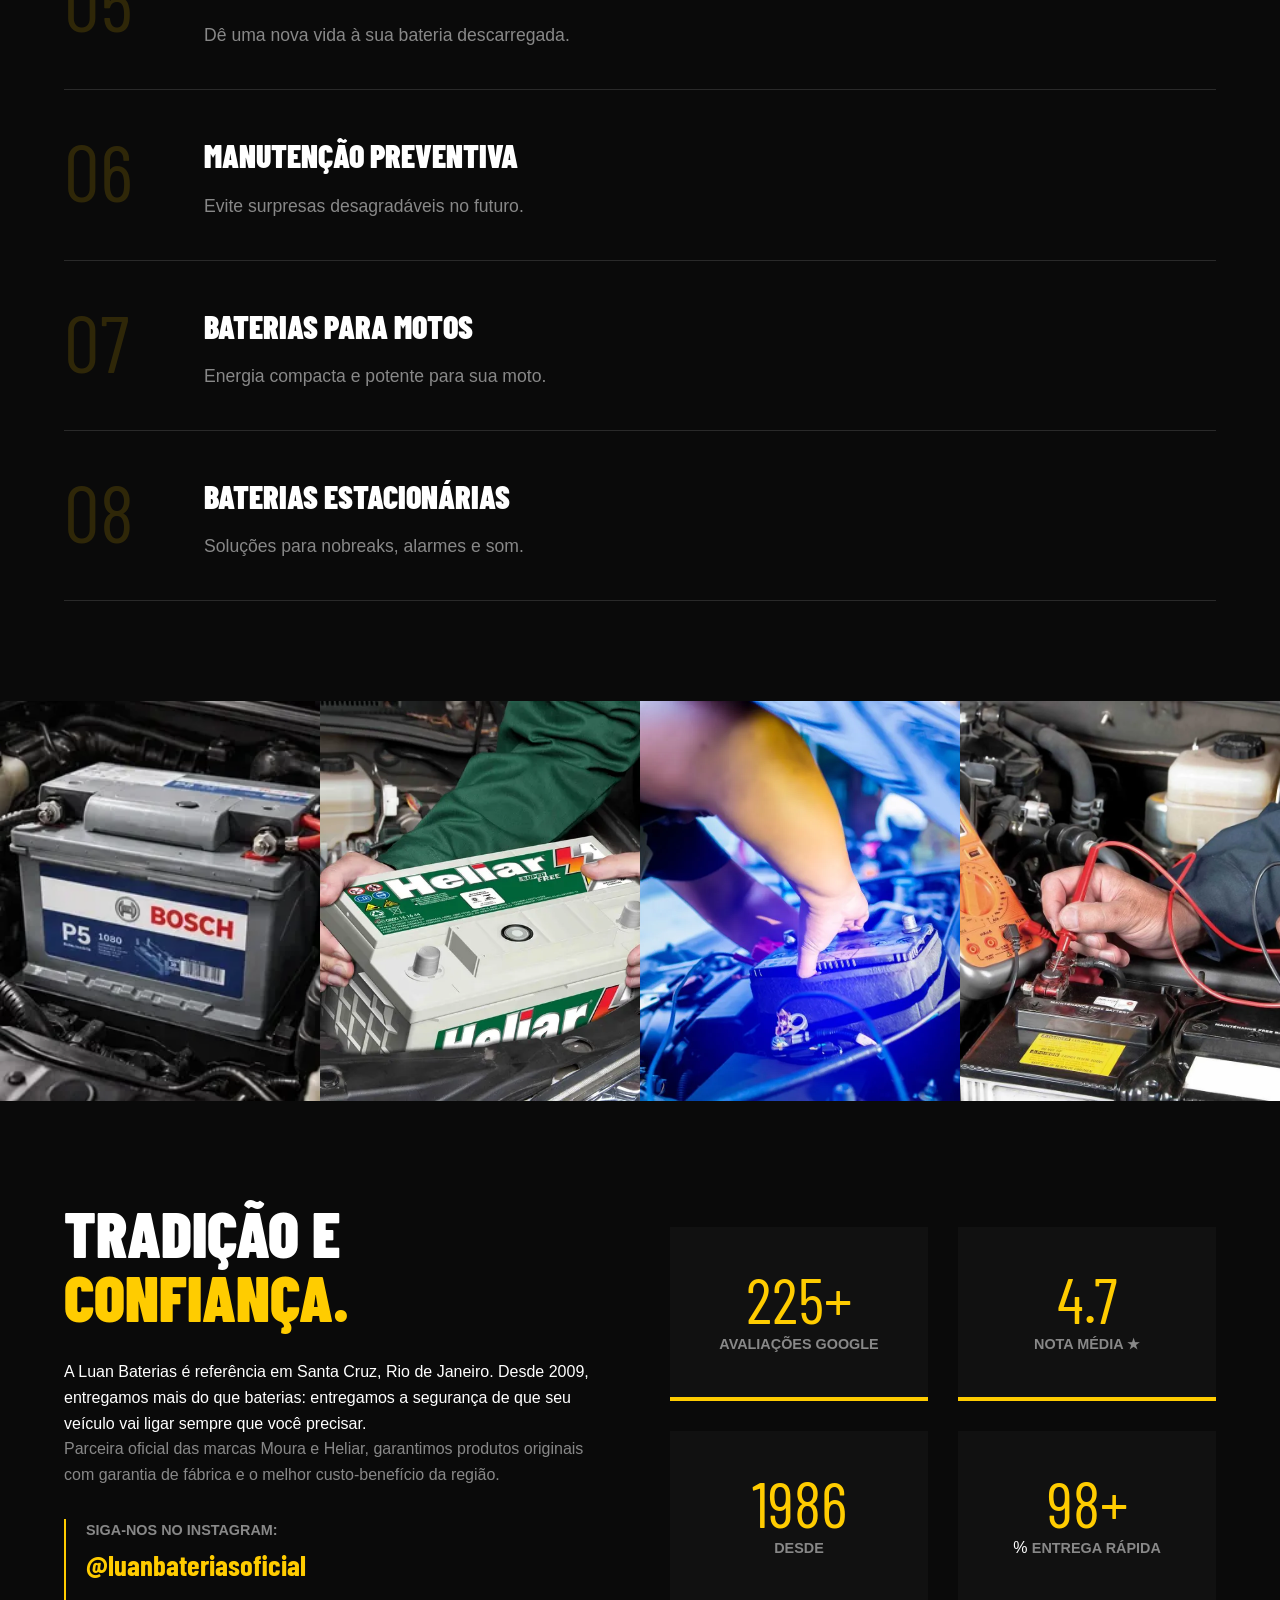
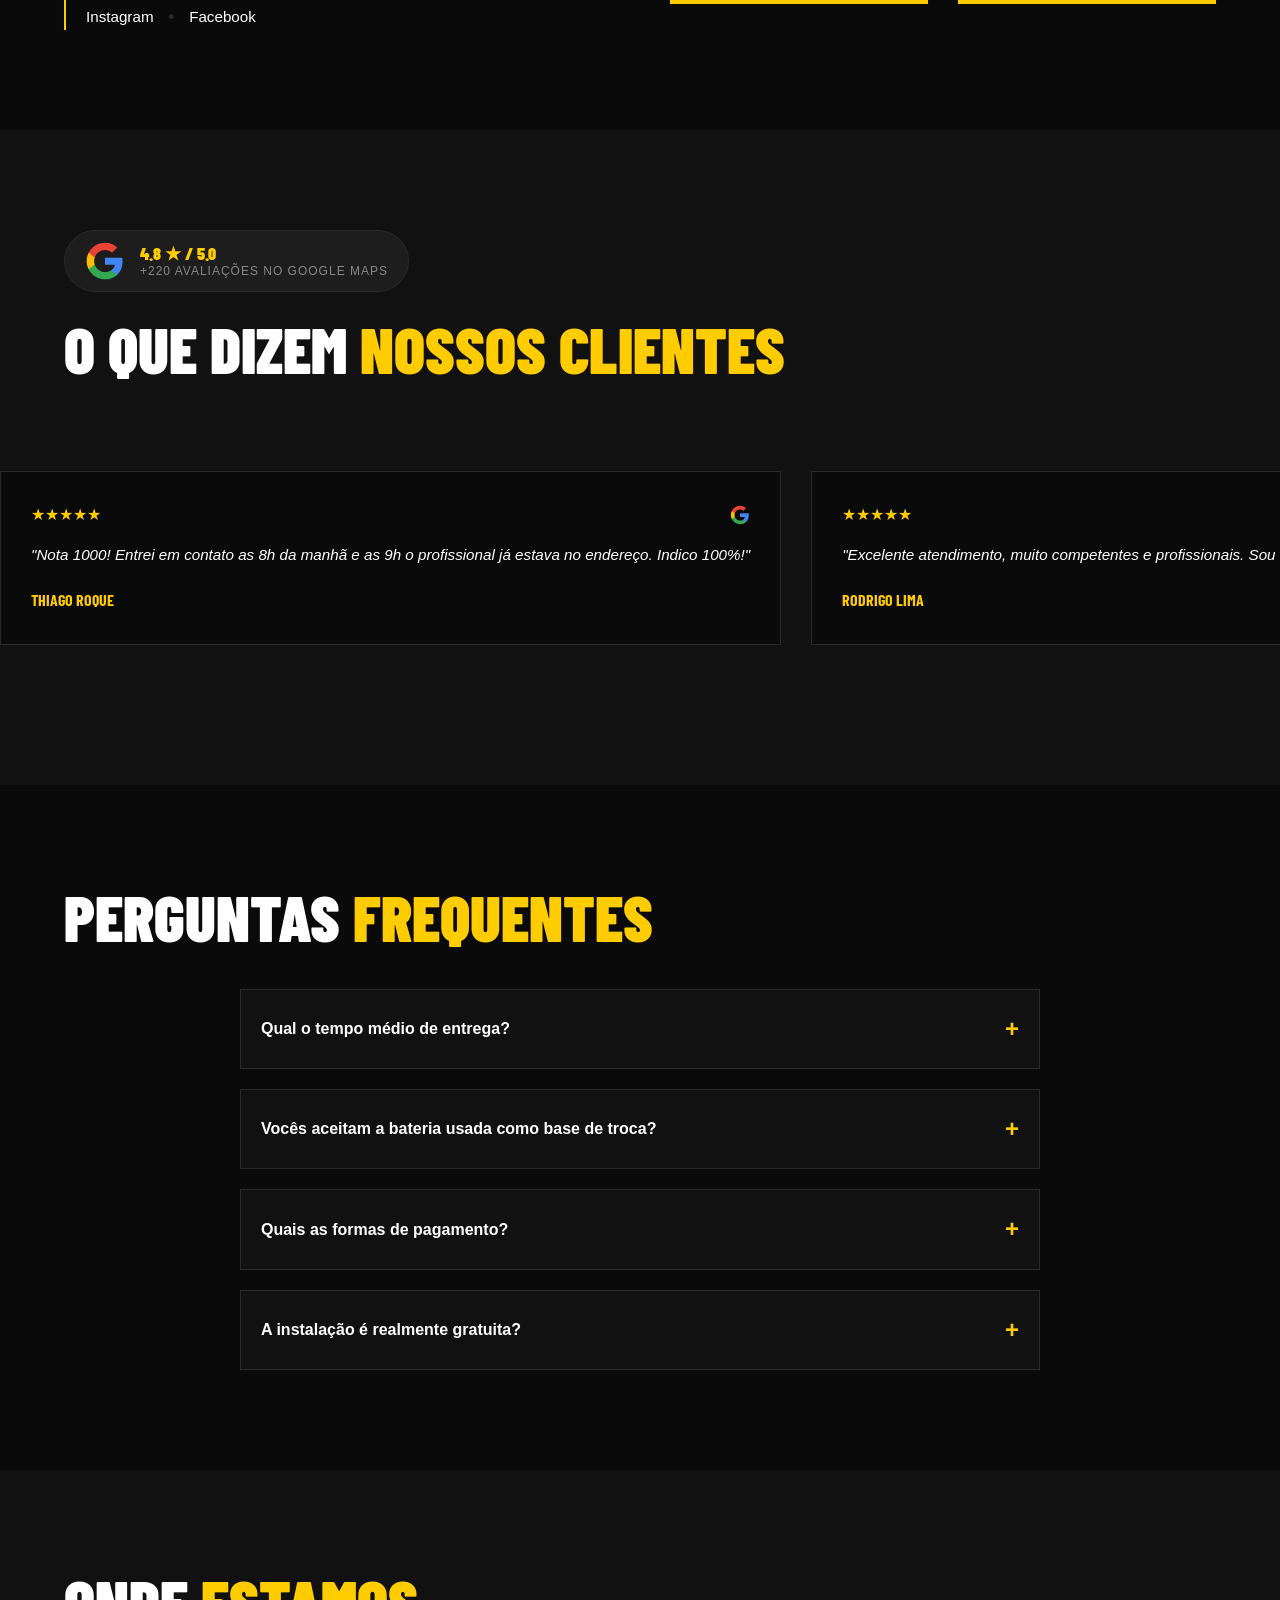
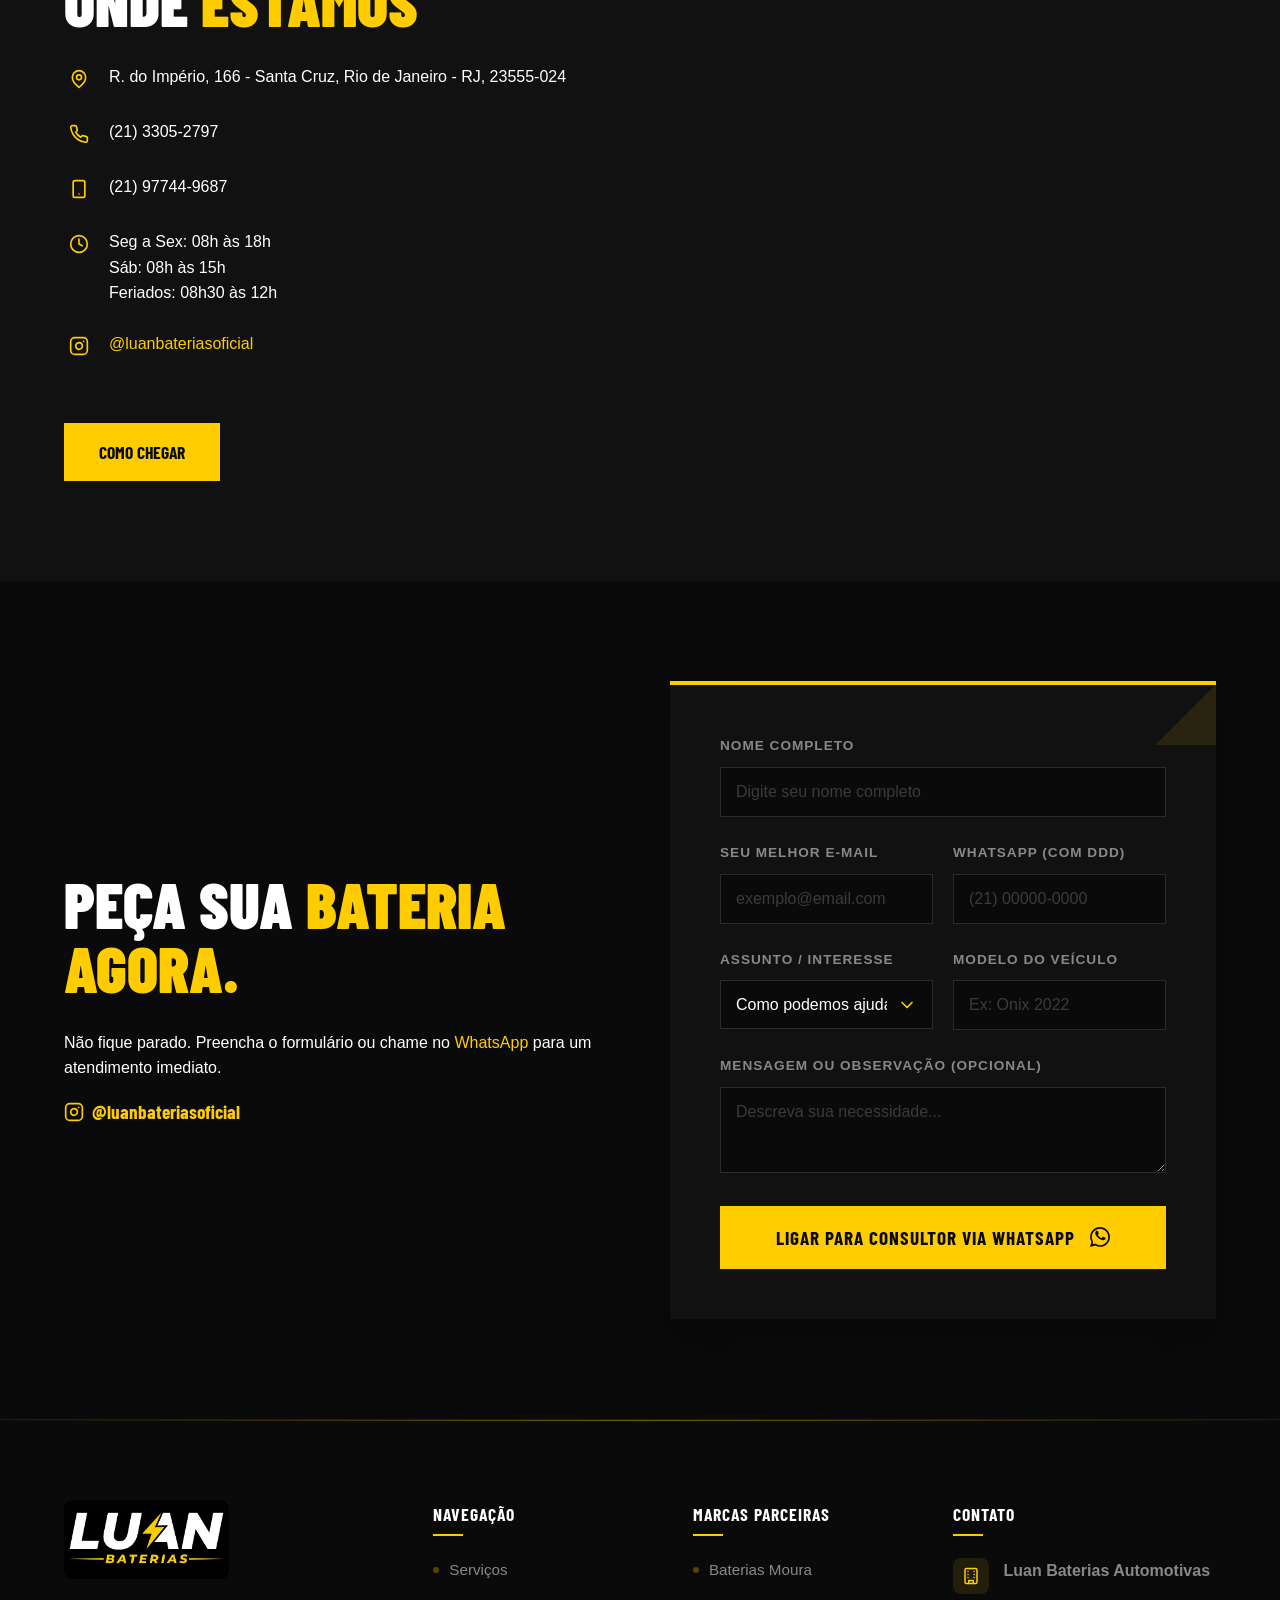
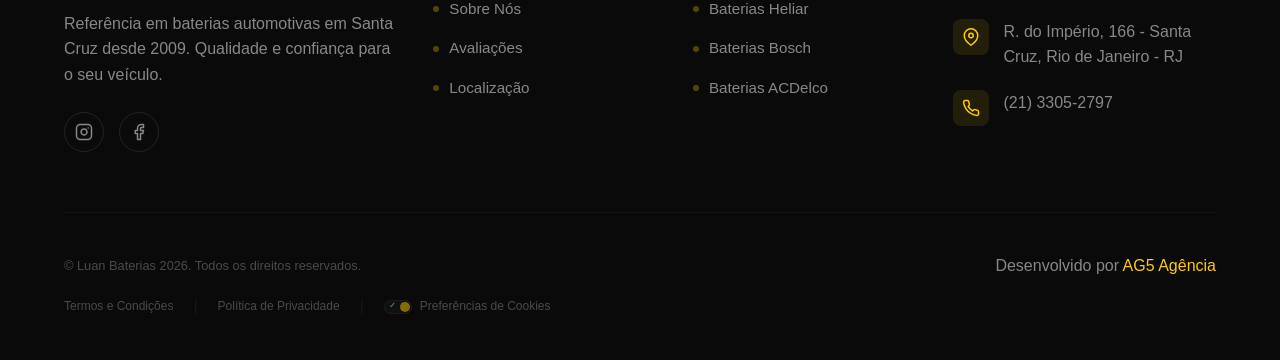
==== commit a9b3bb38: "feat: adiciona robô de analytics AG5 (r.js) Co-Authored-By: Claude Fable 5 <noreply@anthropic.com>" ====
--- a/index.html
+++ b/index.html
@@ -1241,6 +1241,7 @@
         </svg>
     </a>
 
+<script src="https://control-blog.ag5agencia.site/r.js" data-c="luan-baterias" defer></script>
 </body>
 
 </html>
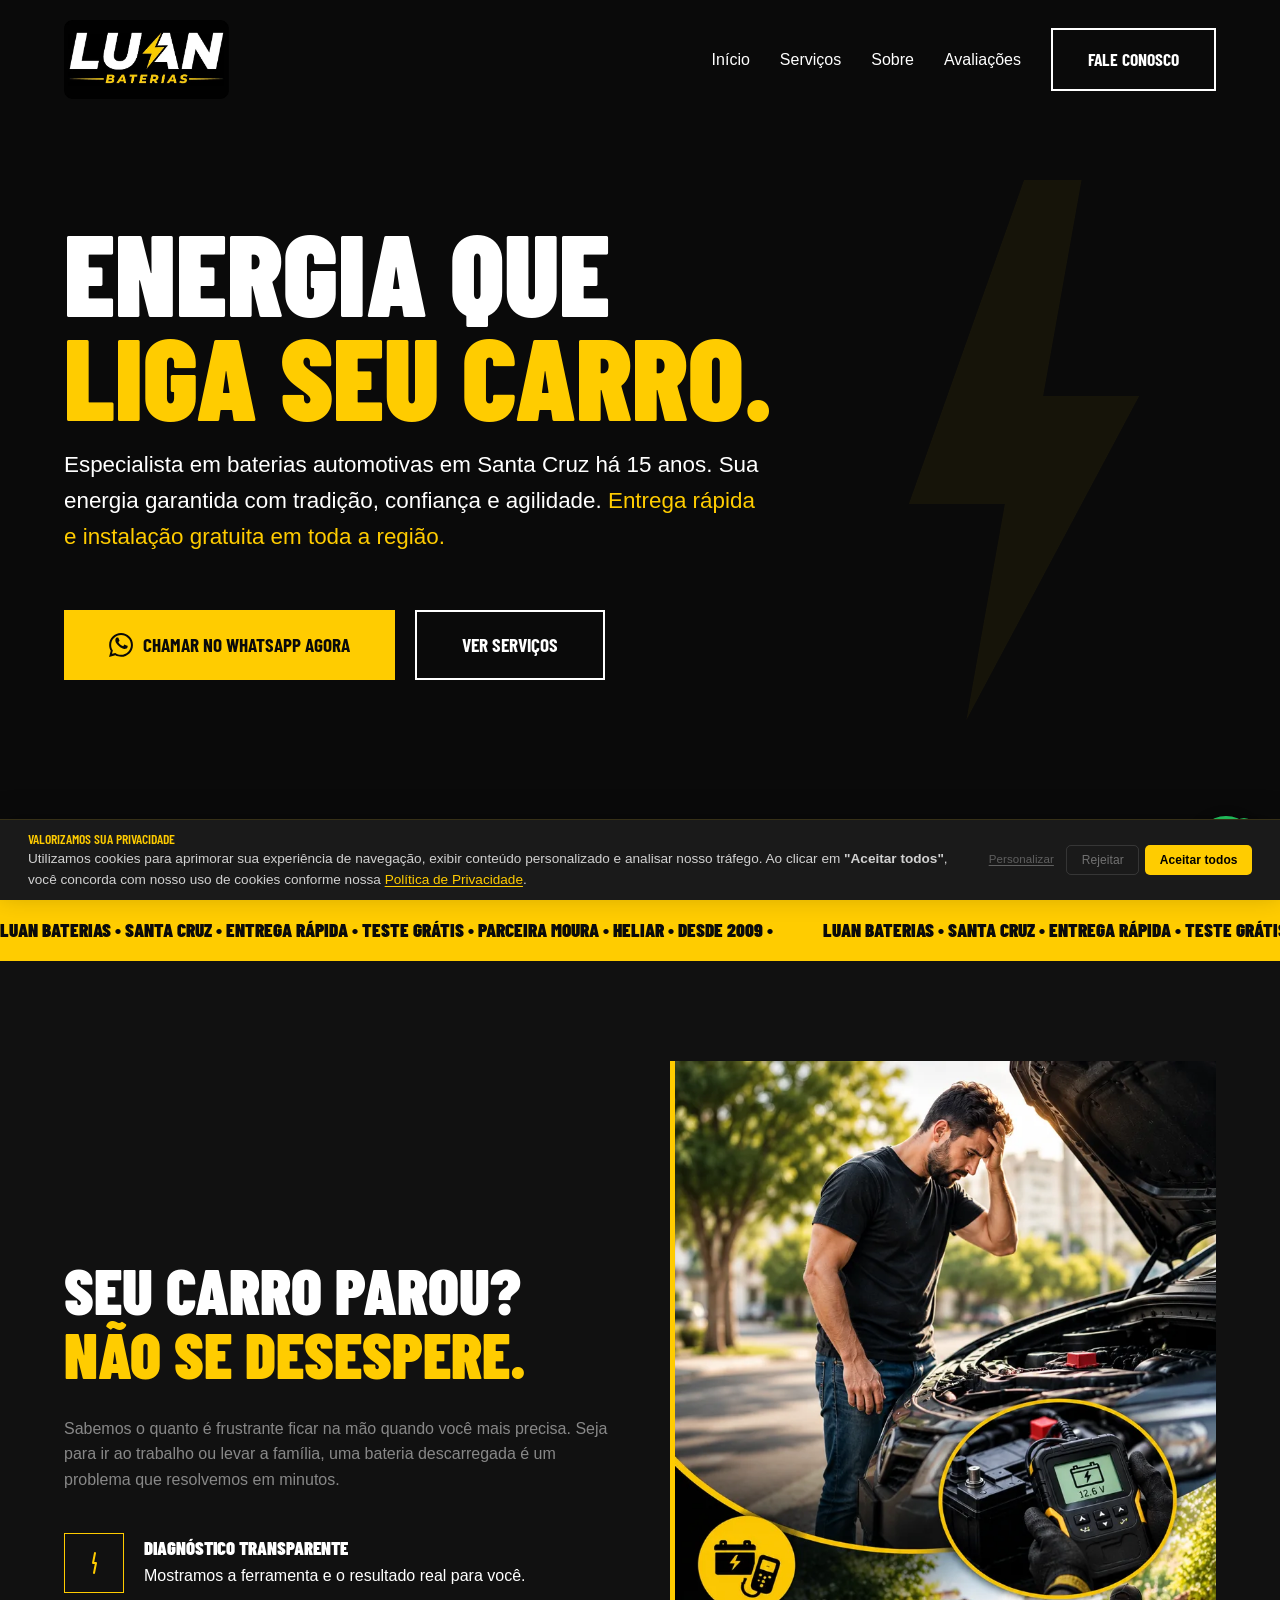
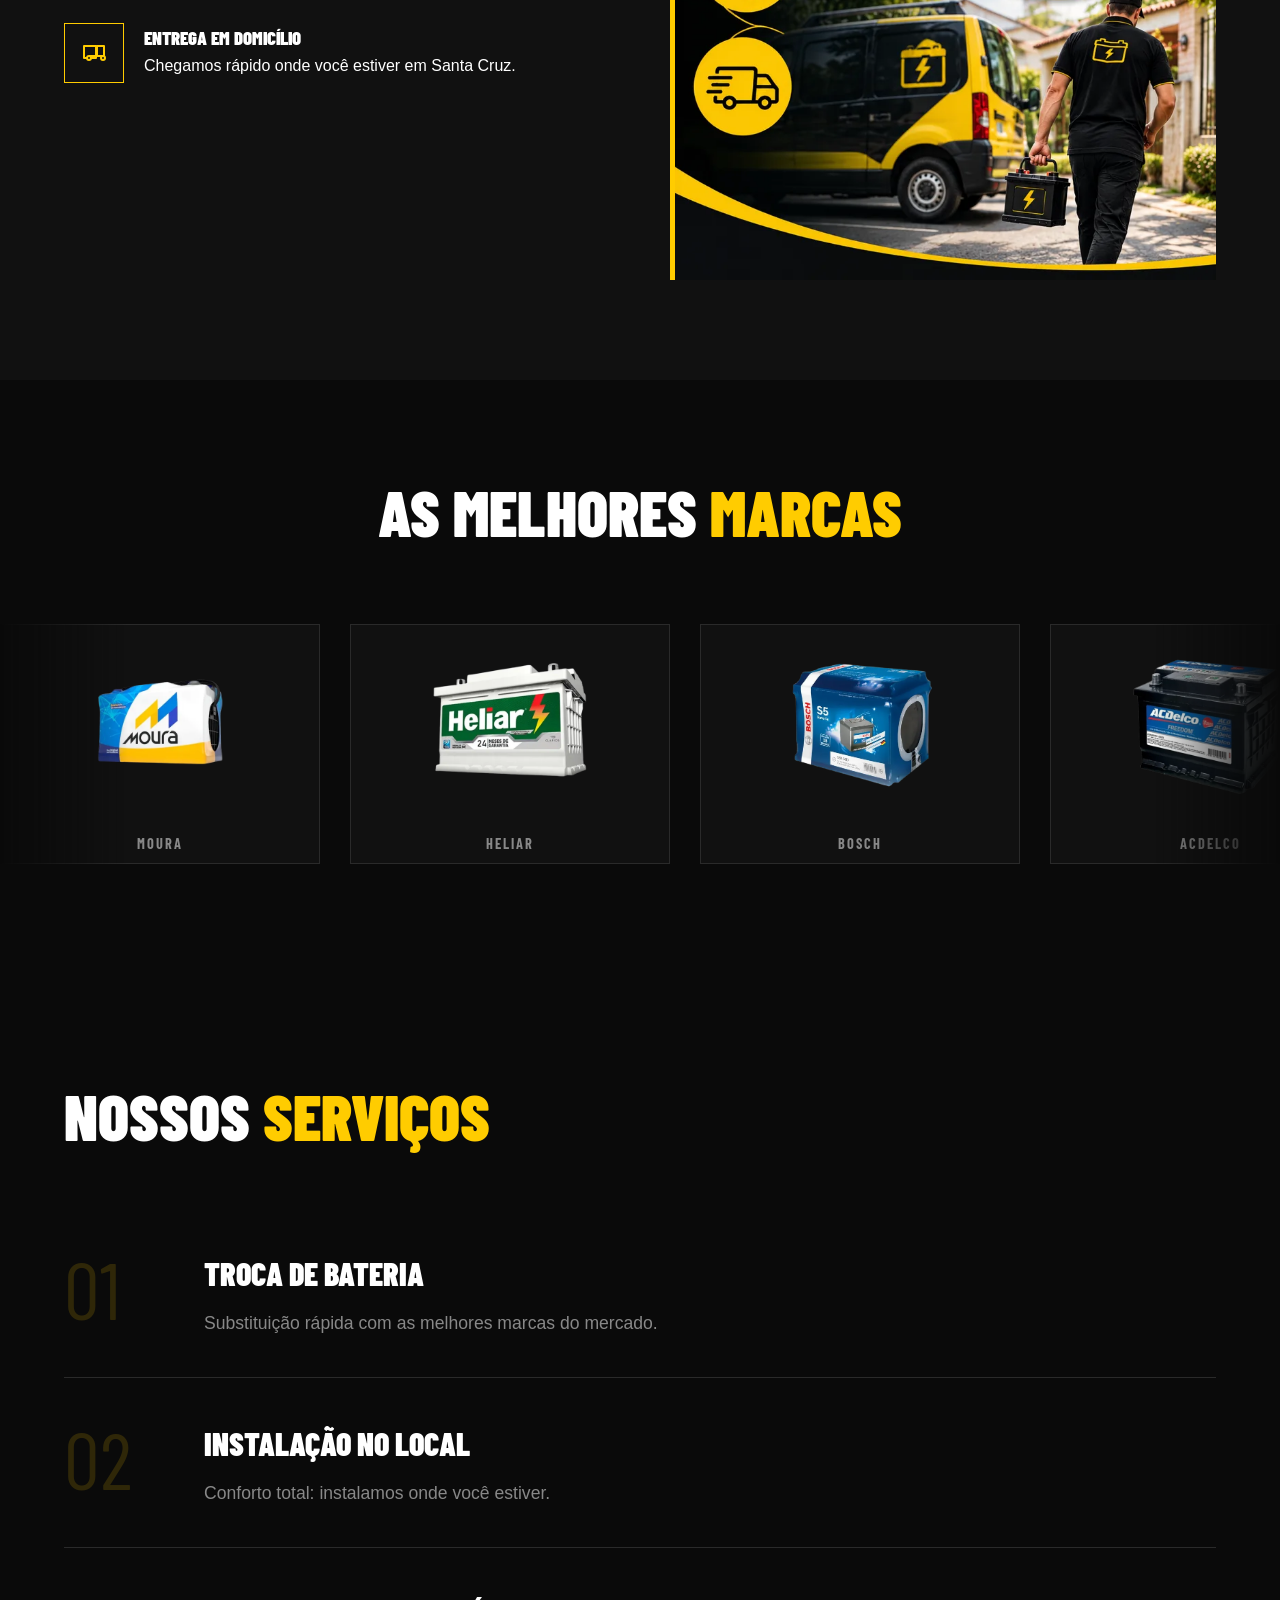
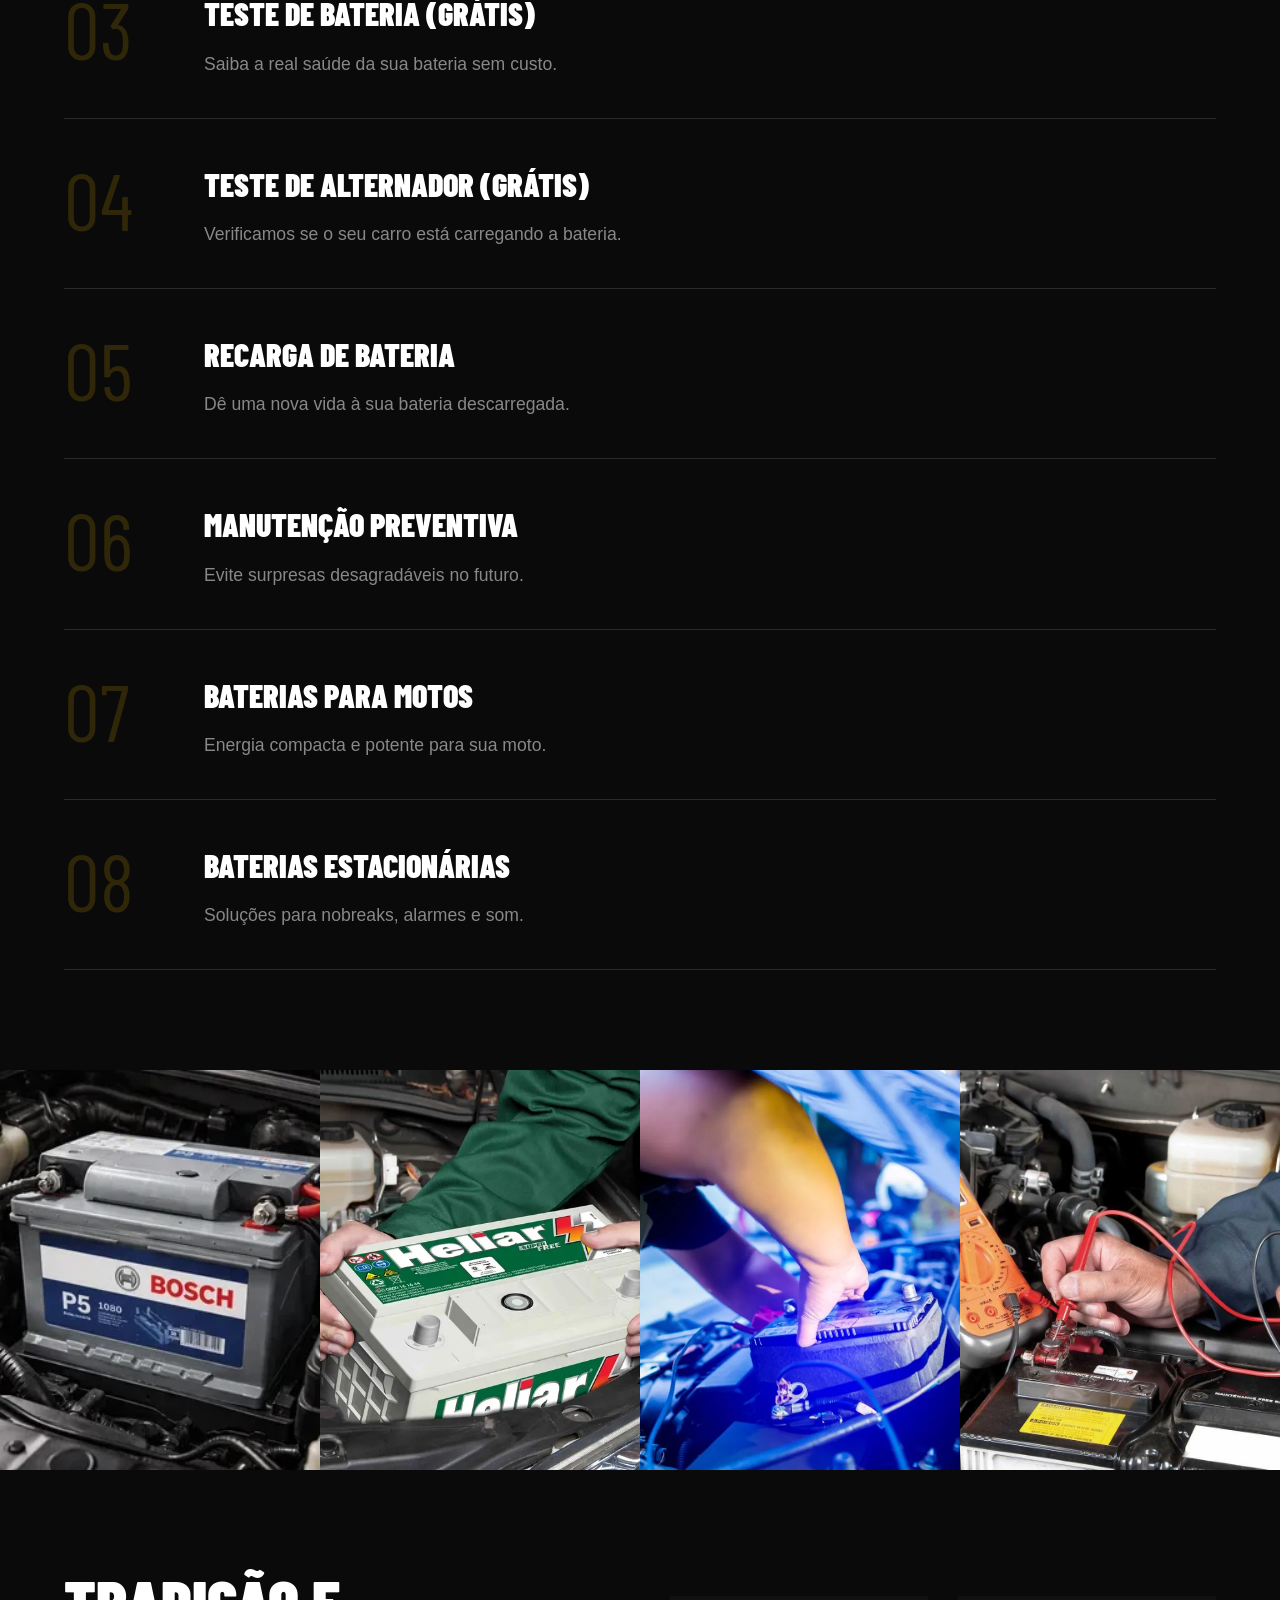
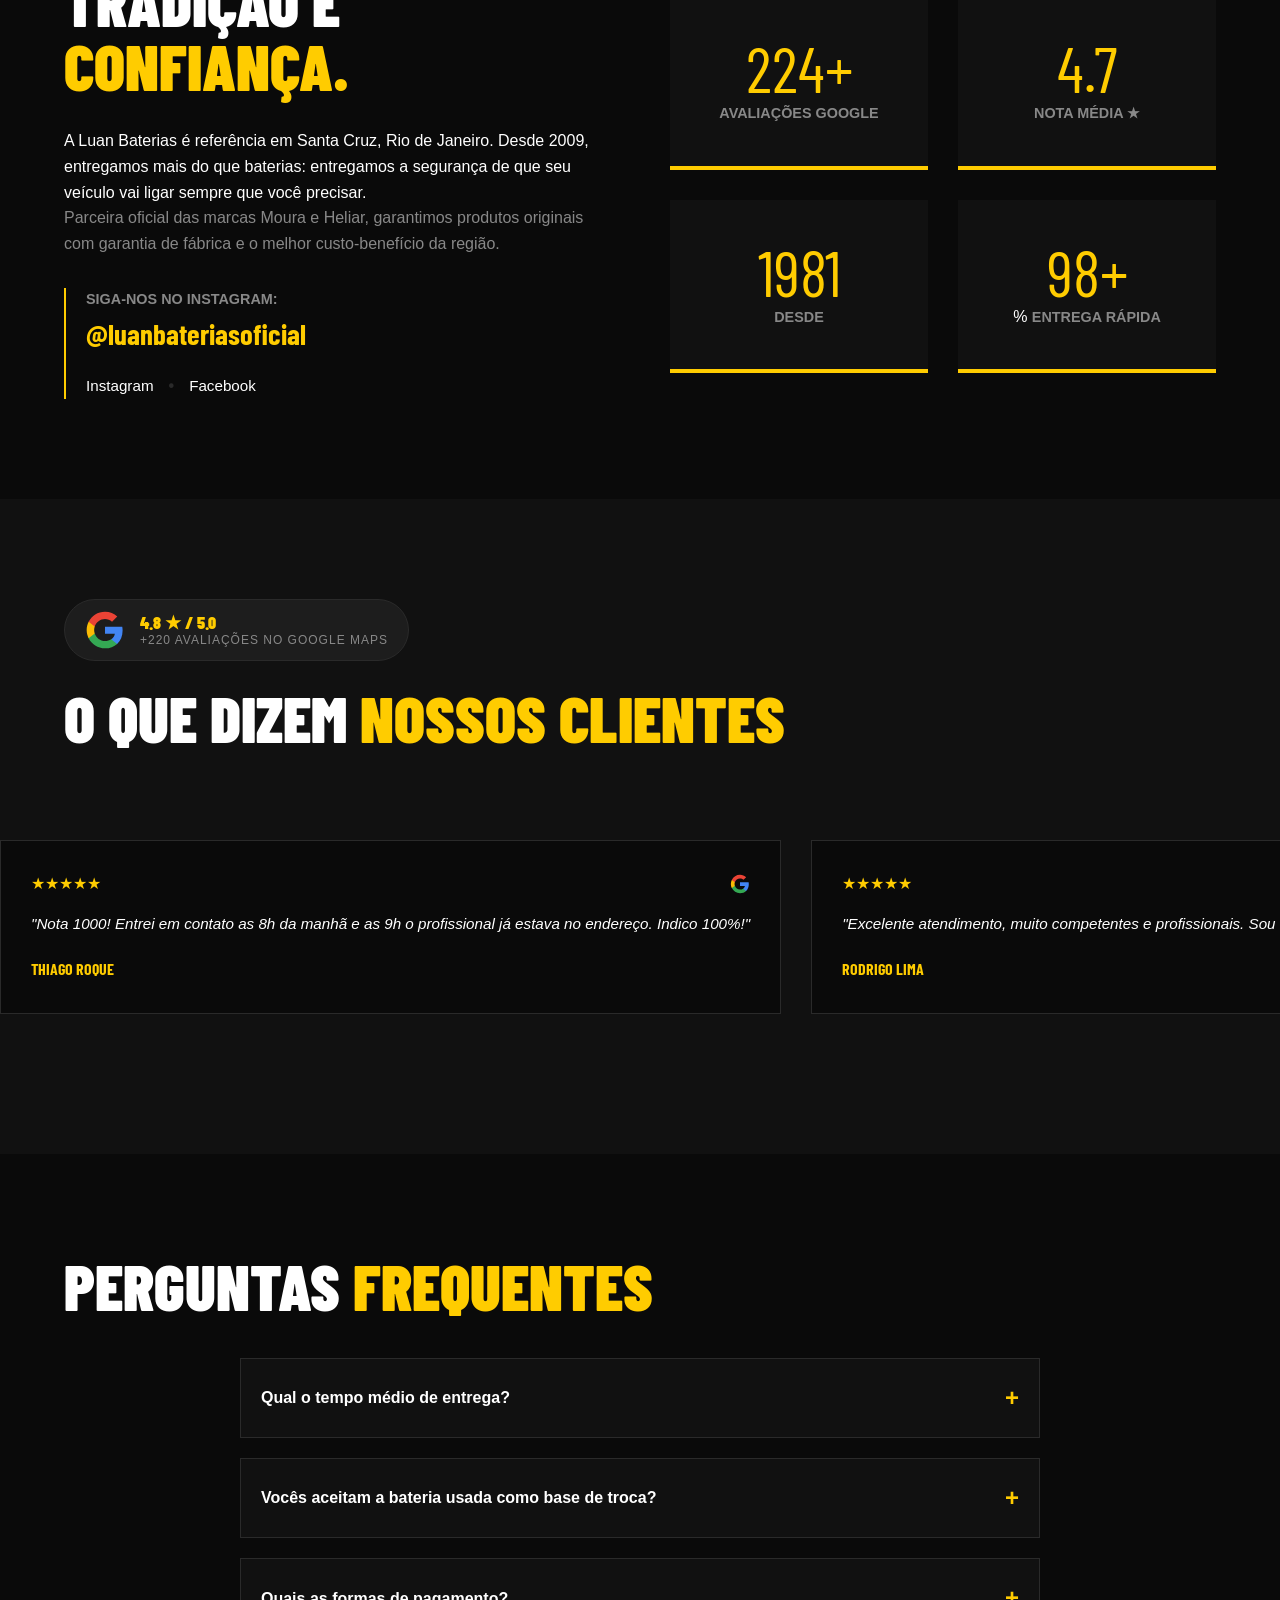
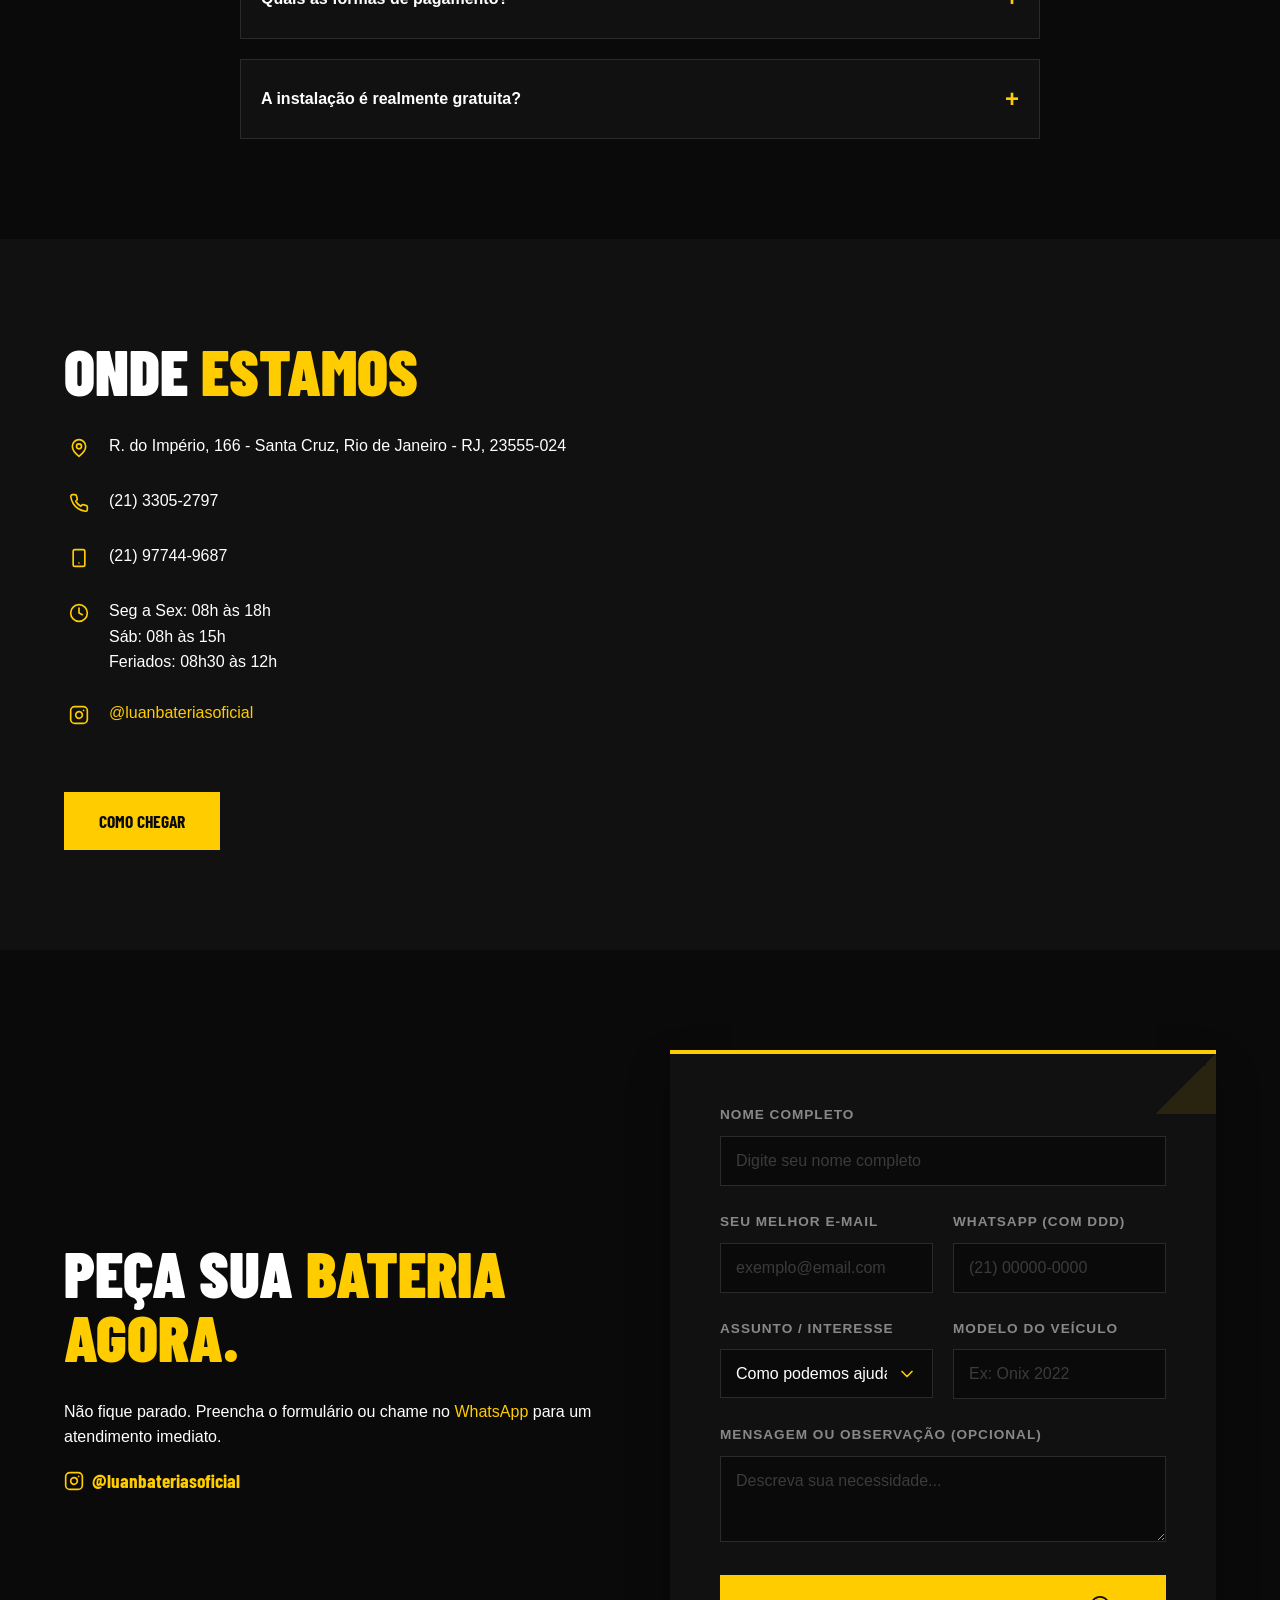
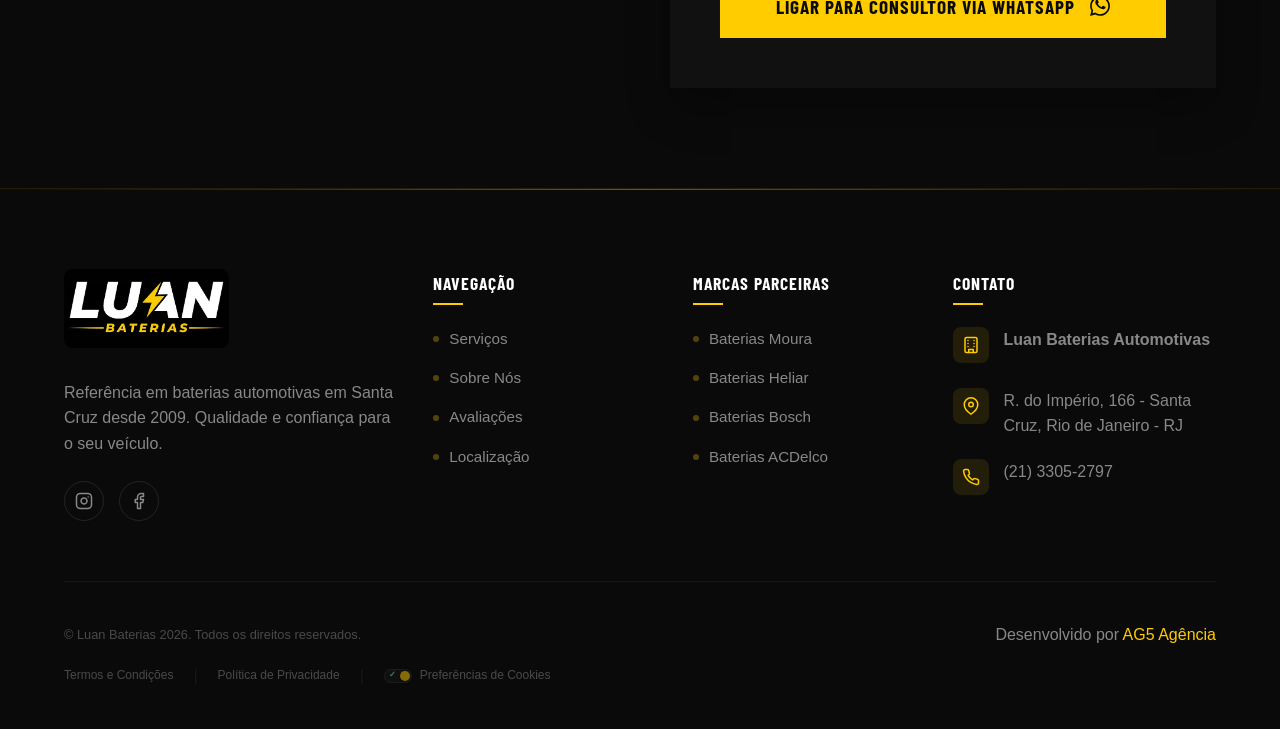
==== commit f12a2411: "fix: troca imagem da seção impacto (diagnóstico e entrega) Co-Authored-By: Claude Sonnet 5.5 <norepl" ====
--- a/index.html
+++ b/index.html
@@ -413,8 +413,8 @@
                 </div>
             </div>
             <div class="impact-image reveal">
-                <img src="assests/carro_parado_problema_bateria.png"
-                    alt="Carro parado com problemas de bateria na estrada" width="600" height="450" loading="lazy" referrerPolicy="no-referrer">
+                <img src="assests/carro-parado-diagnostico-entrega-luan-baterias-santa-cruz-rj.webp"
+                    alt="Motorista com o carro parado e equipe da Luan Baterias fazendo diagnóstico da bateria e entrega em Santa Cruz, RJ" width="800" height="1200" loading="lazy" referrerPolicy="no-referrer">
             </div>
         </div>
     </section>
--- a/style.css
+++ b/style.css
@@ -425,7 +425,8 @@
 
 .impact-image img {
     width: 100%;
-    height: 450px; /* PageSpeed: coincide com displays-as */
+    height: auto;
+    aspect-ratio: 2 / 3;
     object-fit: cover;
     border-left: 5px solid var(--accent);
 }
